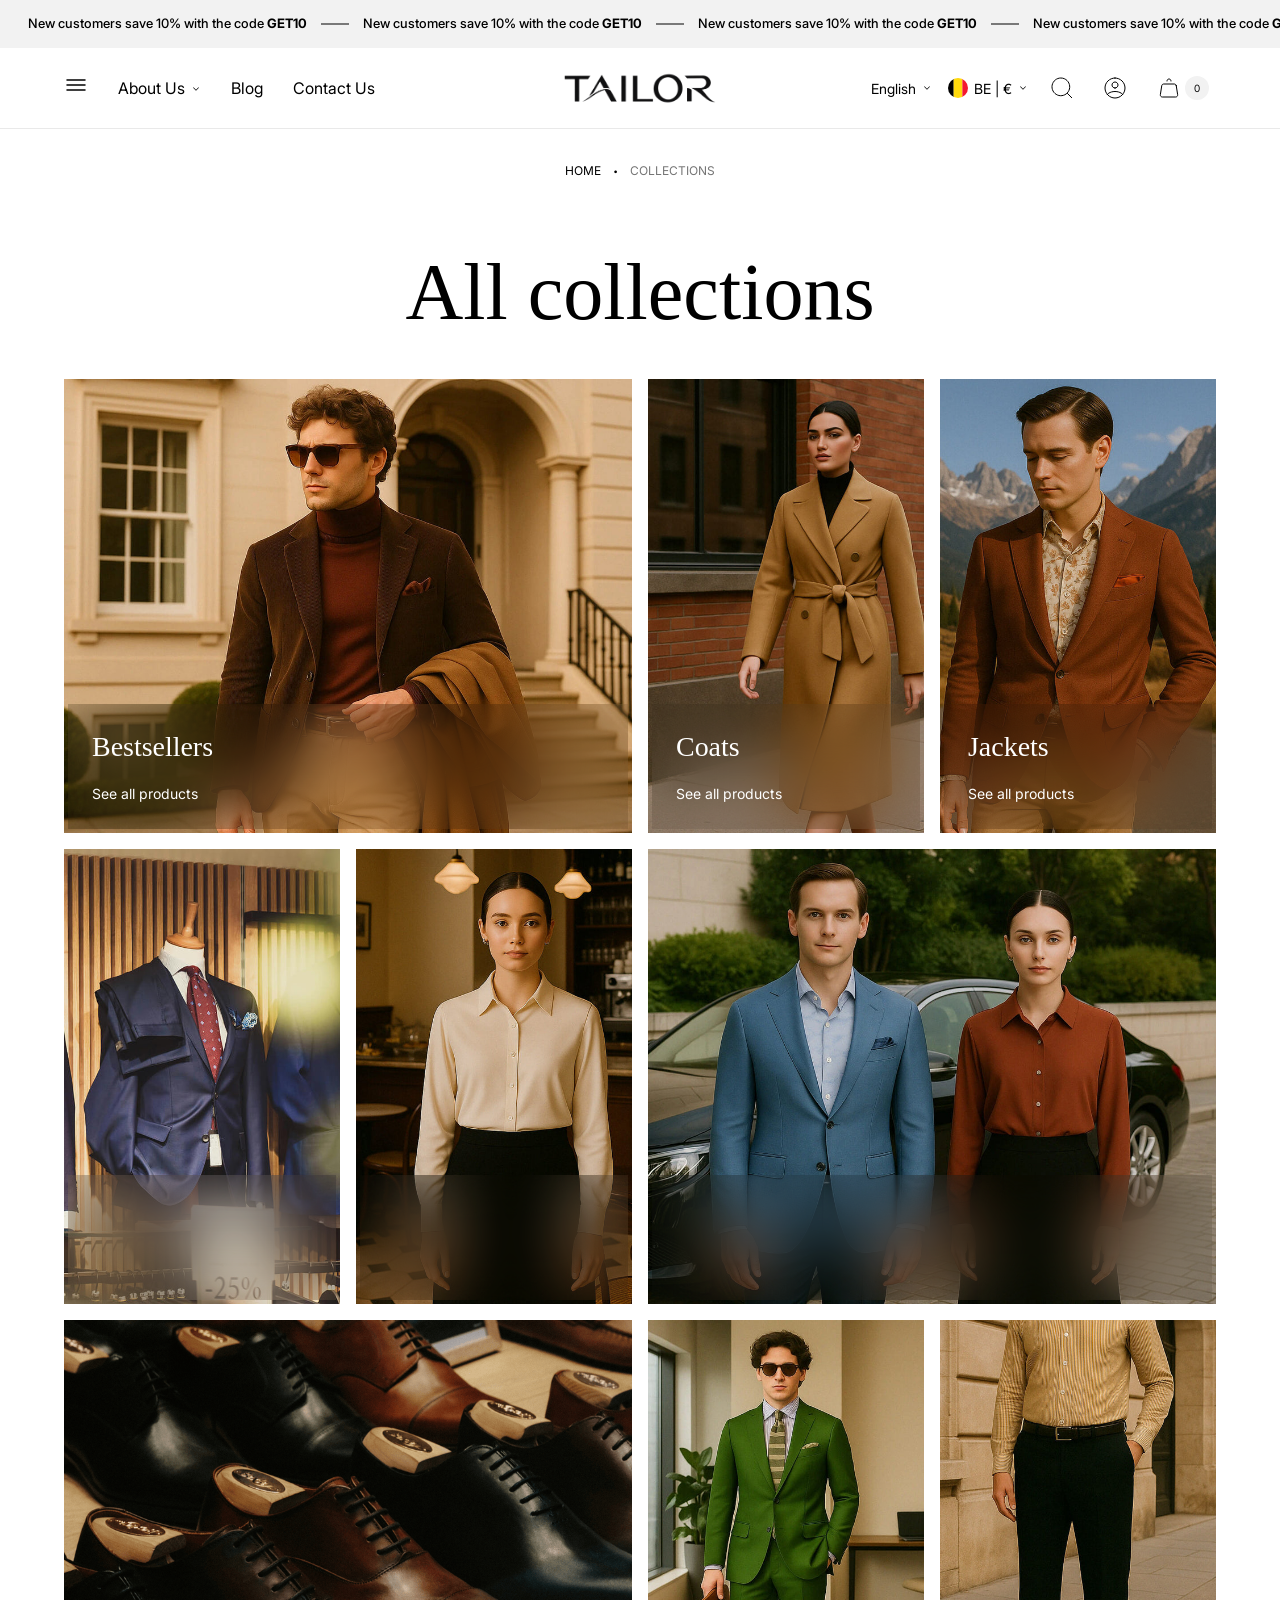
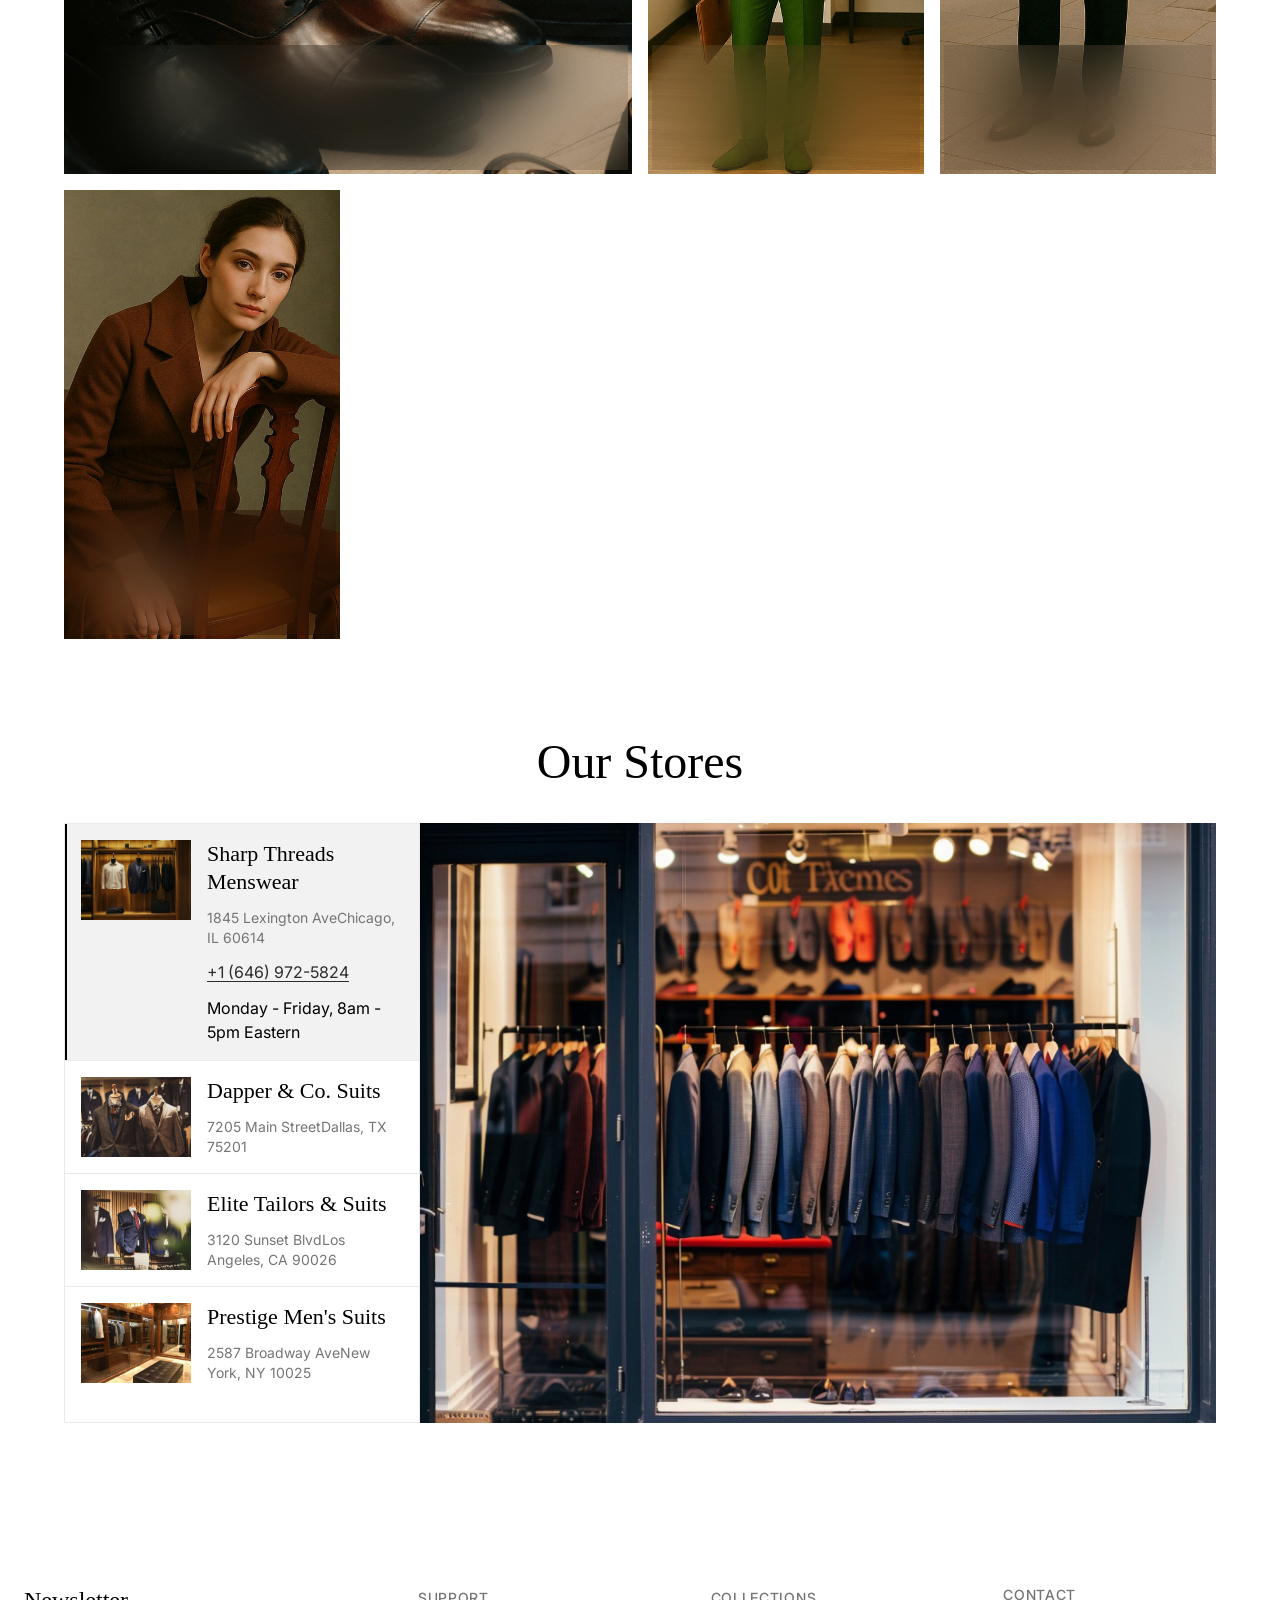
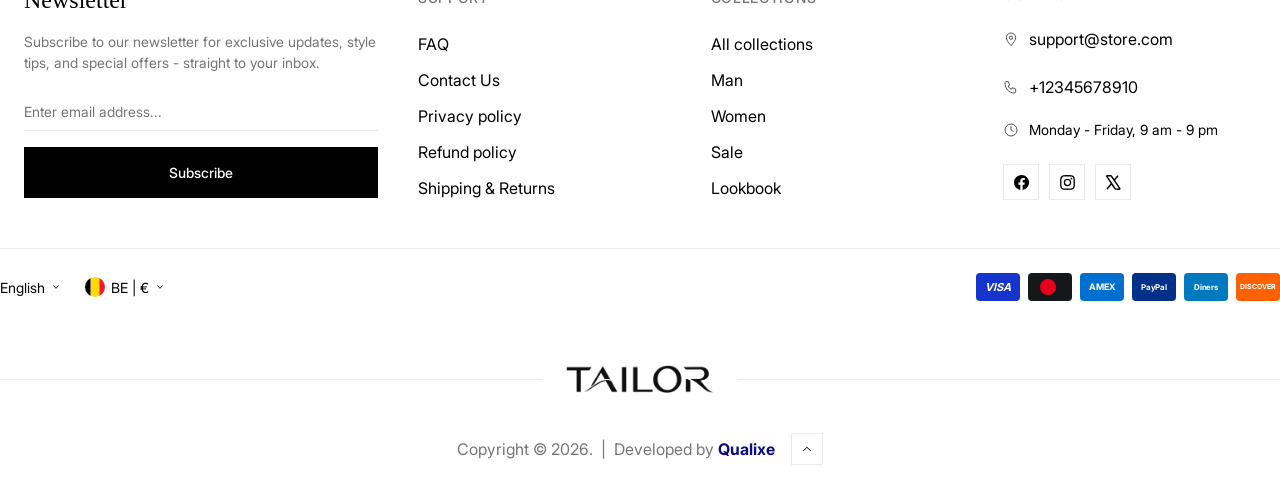
==== all-collections.html @ 184605d0 "our-story, promo-banner, featured collections, social-gallery section added, all-collections page ad" ====
<!DOCTYPE html>
<html lang="en">

<head>
	<meta charset="UTF-8">
	<meta name="viewport" content="width=device-width, initial-scale=1.0">
	<title>Tailor | All Collections</title>
	 <link rel="shortcut icon" href="./assets/images/logo/favicon_32x32.png" type="image/x-icon">
	<link rel="stylesheet" href="./assets/css/swiper-bundle.min.css">
	<link rel="stylesheet" href="./assets/css/style.css">
</head>

<body>

	<!-- announcement bar start -->
	<div class="announcement-bar" id="announcementBar">
		<div class="announcement-bar__track">
			<span class="announcement-bar__item">New customers save 10% with the code <strong>GET10</strong></span>
			<span class="announcement-bar__item">New customers save 10% with the code <strong>GET10</strong></span>
			<span class="announcement-bar__item">New customers save 10% with the code <strong>GET10</strong></span>
			<span class="announcement-bar__item">New customers save 10% with the code <strong>GET10</strong></span>
		</div>
	</div>
	<!-- announcement bar end -->

	<header class="header header--solid" id="siteHeader">
		<div class="header__container">
			<!-- mobile burger + search -->
			<div class="header__mobile-menu-wrapper only-mobile">
				<button class="header__icon-btn header__burger-btn js-header-drawer-toggler" id="menuToggle" type="button"
					aria-label="Open menu" aria-expanded="false">
					<svg class="icon icon-burger" viewBox="0 0 24 24" fill="none" xmlns="http://www.w3.org/2000/svg">
						<path d="M3 7H21" stroke="currentColor" stroke-width="1.5" stroke-linecap="round" />
						<path d="M3 12H21" stroke="currentColor" stroke-width="1.5" stroke-linecap="round" />
						<path d="M3 17H21" stroke="currentColor" stroke-width="1.5" stroke-linecap="round" />
					</svg>
				</button>
				<button class="header__icon-btn header__icon--search" id="searchToggleMobile" type="button" aria-label="Search">
					<svg class="icon icon-search" viewBox="0 0 22 22" fill="none" xmlns="http://www.w3.org/2000/svg">
						<path
							d="M16.1218 16.122L20.9998 21M9.8498 1C12.2938 1 14.5068 1.99 16.1078 3.592C17.5556 5.03977 18.4567 6.94476 18.6574 8.98239C18.8581 11.02 18.3461 13.0642 17.2086 14.7667C16.0711 16.4691 14.3785 17.7245 12.4192 18.3189C10.4599 18.9133 8.35508 18.8099 6.46343 18.0264C4.57178 17.2429 3.01032 15.8277 2.0451 14.022C1.07988 12.2163 0.770625 10.1318 1.17003 8.12364C1.56943 6.11548 2.65277 4.30794 4.23548 3.00899C5.81818 1.71003 7.80231 1.00005 9.8498 1Z"
							stroke="currentColor" />
					</svg>
					<svg class="icon icon-search-close" viewBox="0 0 20 20" fill="none" xmlns="http://www.w3.org/2000/svg">
						<path d="M4 4l12 12M16 4L4 16" stroke="currentColor" stroke-width="1.4" />
					</svg>
				</button>
			</div>

			<!-- desktop nav -->
			<nav class="header-menu only-desktop">
				<ul class="header-menu__list">
					<li class="header-menu__item-wrapper">
						<button class="header-menu__item header-menu__item--burger js-header-drawer-toggler" id="megaMenuToggle"
							type="button" aria-label="Open menu" aria-expanded="false">
							<svg class="icon icon-burger" viewBox="0 0 24 24" fill="none" xmlns="http://www.w3.org/2000/svg">
								<path d="M3 7H21" stroke="currentColor" stroke-width="1.5" stroke-linecap="round" />
								<path d="M3 12H21" stroke="currentColor" stroke-width="1.5" stroke-linecap="round" />
								<path d="M3 17H21" stroke="currentColor" stroke-width="1.5" stroke-linecap="round" />
							</svg>
						</button>
					</li>
					<li class="header-menu__item-wrapper">
						<details class="header-menu__details">
							<summary class="header-menu__item">
								<span data-text="About Us"><span>About Us</span></span>
								<svg class="chevron" viewBox="0 0 24 24" fill="none" xmlns="http://www.w3.org/2000/svg">
									<path d="M5 9.01266L6.0219 8L12 13.9747L17.9781 8L19 9.01266L12 16L5 9.01266Z" fill="currentColor" />
								</svg>
							</summary>
							<ul class="header-menu__dropdown">
								<li><a href="about.html"><span data-text="Our Story"><span>Our Story</span></span></a></li>
								<li><a href="#"><span data-text="Privacy policy"><span>Privacy policy</span></span></a></li>
								<li><a href="#"><span data-text="Refund policy"><span>Refund policy</span></span></a></li>
								<li><a href="policy.html"><span data-text="Shipping &amp; Returns"><span>Shipping &amp; Returns</span></span></a></li>
							</ul>
						</details>
					</li>
					<li class="header-menu__item-wrapper"><a class="header-menu__item" href="blogs.html"><span data-text="Blog"><span>Blog</span></span></a></li>
					<li class="header-menu__item-wrapper"><a class="header-menu__item" href="contact.html"><span data-text="Contact Us"><span>Contact Us</span></span></a></li>
				</ul>
			</nav>

			<a href="./index.html" class="header__logo">
				<img src="./assets/images/logo/tailor_logo.png" alt="Tailor" class="header__logo-img header__logo-img--dark">
				<img src="./assets/images/logo/tailor_logo_white.png" alt="Tailor"
					class="header__logo-img header__logo-img--light">
			</a>

			<div class="header__utils">
				<div class="header__localization only-desktop">
					<button type="button" class="header__lang-btn" id="langToggle">
						<span data-text="English"><span>English</span></span>
						<svg class="chevron" viewBox="0 0 24 24" fill="none" xmlns="http://www.w3.org/2000/svg">
							<path d="M5 9.01266L6.0219 8L12 13.9747L17.9781 8L19 9.01266L12 16L5 9.01266Z" fill="currentColor" />
						</svg>
					</button>
					<ul class="header__lang-list" id="langList">
						<li class="is-current" style="--i:0"><a href="#" lang="en"><span data-text="English"><span>English</span></span></a></li>
						<li style="--i:1"><a href="#" lang="fr"><span data-text="Français"><span>Français</span></span></a></li>
						<li style="--i:2"><a href="#" lang="nl"><span data-text="Nederlands"><span>Nederlands</span></span></a></li>
					</ul>
				</div>
				<div class="header__currency only-desktop">
					<button type="button" id="currencyToggle">
						<img src="./assets/images/logo/flag-be.svg" alt="" class="header__currency-flag">
						<span data-text="BE | €"><span>BE | €</span></span>
						<svg class="chevron" viewBox="0 0 24 24" fill="none" xmlns="http://www.w3.org/2000/svg">
							<path d="M5 9.01266L6.0219 8L12 13.9747L17.9781 8L19 9.01266L12 16L5 9.01266Z" fill="currentColor" />
						</svg>
					</button>
					<ul class="header__currency-list" id="currencyList">
						<li style="--i:0"><a href="#"><img src="./assets/images/logo/flag-au.svg" alt="" class="header__currency-item-flag"><span data-text="Australia | €"><span>Australia | €</span></span></a></li>
						<li style="--i:1"><a href="#"><img src="./assets/images/logo/flag-at.svg" alt="" class="header__currency-item-flag"><span data-text="Austria | €"><span>Austria | €</span></span></a></li>
						<li class="is-current" style="--i:2"><a href="#"><img src="./assets/images/logo/flag-be.svg" alt="" class="header__currency-item-flag"><span data-text="Belgium | €"><span>Belgium | €</span></span></a></li>
						<li style="--i:3"><a href="#"><img src="./assets/images/logo/flag-fr.svg" alt="" class="header__currency-item-flag"><span data-text="France | €"><span>France | €</span></span></a></li>
						<li style="--i:4"><a href="#"><img src="./assets/images/logo/flag-de.svg" alt="" class="header__currency-item-flag"><span data-text="Germany | €"><span>Germany | €</span></span></a></li>
						<li style="--i:5"><a href="#"><img src="./assets/images/logo/flag-ie.svg" alt="" class="header__currency-item-flag"><span data-text="Ireland | €"><span>Ireland | €</span></span></a></li>
						<li style="--i:6"><a href="#"><img src="./assets/images/logo/flag-it.svg" alt="" class="header__currency-item-flag"><span data-text="Italy | €"><span>Italy | €</span></span></a></li>
						<li style="--i:7"><a href="#"><img src="./assets/images/logo/flag-nl.svg" alt="" class="header__currency-item-flag"><span data-text="Netherlands | €"><span>Netherlands | €</span></span></a></li>
						<li style="--i:8"><a href="#"><img src="./assets/images/logo/flag-es.svg" alt="" class="header__currency-item-flag"><span data-text="Spain | €"><span>Spain | €</span></span></a></li>
						<li style="--i:9"><a href="#"><img src="./assets/images/logo/flag-se.svg" alt="" class="header__currency-item-flag"><span data-text="Sweden | €"><span>Sweden | €</span></span></a></li>
						<li style="--i:10"><a href="#"><img src="./assets/images/logo/flag-gb.svg" alt="" class="header__currency-item-flag"><span data-text="United Kingdom | £"><span>United Kingdom | £</span></span></a></li>
						<li style="--i:11"><a href="#"><img src="./assets/images/logo/flag-us.svg" alt="" class="header__currency-item-flag"><span data-text="United States | $"><span>United States | $</span></span></a></li>
					</ul>
				</div>
				<button class="header__icon-btn header__icon--search only-desktop" id="searchToggle" type="button"
					aria-label="Search">
					<svg class="icon icon-search" viewBox="0 0 22 22" fill="none" xmlns="http://www.w3.org/2000/svg">
						<path
							d="M16.1218 16.122L20.9998 21M9.8498 1C12.2938 1 14.5068 1.99 16.1078 3.592C17.5556 5.03977 18.4567 6.94476 18.6574 8.98239C18.8581 11.02 18.3461 13.0642 17.2086 14.7667C16.0711 16.4691 14.3785 17.7245 12.4192 18.3189C10.4599 18.9133 8.35508 18.8099 6.46343 18.0264C4.57178 17.2429 3.01032 15.8277 2.0451 14.022C1.07988 12.2163 0.770625 10.1318 1.17003 8.12364C1.56943 6.11548 2.65277 4.30794 4.23548 3.00899C5.81818 1.71003 7.80231 1.00005 9.8498 1Z"
							stroke="currentColor" />
					</svg>
					<svg class="icon icon-search-close" viewBox="0 0 20 20" fill="none" xmlns="http://www.w3.org/2000/svg">
						<path d="M4 4l12 12M16 4L4 16" stroke="currentColor" stroke-width="1.4" />
					</svg>
				</button>
				<button class="header__icon-btn header__icon--account only-desktop" aria-label="Account">
					<svg class="icon icon-user" viewBox="0 0 24 24" fill="none" xmlns="http://www.w3.org/2000/svg">
						<path
							d="M12 2C6.477 2 2 6.477 2 12C2 17.523 6.477 22 12 22C17.523 22 22 17.523 22 12C22 6.477 17.523 2 12 2Z"
							stroke="currentColor" stroke-linecap="round" stroke-linejoin="round" />
						<path
							d="M4.27344 18.346C4.27344 18.346 6.50244 15.5 12.0024 15.5C17.5024 15.5 19.7324 18.346 19.7324 18.346M12.0024 12C12.7981 12 13.5611 11.6839 14.1238 11.1213C14.6864 10.5587 15.0024 9.79565 15.0024 9C15.0024 8.20435 14.6864 7.44129 14.1238 6.87868C13.5611 6.31607 12.7981 6 12.0024 6C11.2068 6 10.4437 6.31607 9.88112 6.87868C9.31851 7.44129 9.00244 8.20435 9.00244 9C9.00244 9.79565 9.31851 10.5587 9.88112 11.1213C10.4437 11.6839 11.2068 12 12.0024 12Z"
							stroke="currentColor" stroke-linecap="round" stroke-linejoin="round" />
					</svg>
				</button>
				<button class="header__icon-btn header__icon--cart" id="cartToggle" aria-label="Cart">
					<svg class="icon icon-bag-minimal" viewBox="0 0 24 24" fill="none" xmlns="http://www.w3.org/2000/svg">
						<path
							d="M13.9984 5C13.9984 4.46957 13.7877 3.96086 13.4126 3.58579C13.0375 3.21071 12.5288 3 11.9984 3C11.4679 3 10.9592 3.21071 10.5842 3.58579C10.2091 3.96086 9.99836 4.46957 9.99836 5M19.2584 9.696L20.6434 18.696C20.6872 18.9808 20.6689 19.2718 20.5898 19.5489C20.5107 19.8261 20.3726 20.0828 20.1851 20.3016C19.9975 20.5204 19.7649 20.6961 19.5031 20.8167C19.2413 20.9372 18.9566 20.9997 18.6684 21H5.32836C5.04 21 4.75503 20.9377 4.49301 20.8173C4.23098 20.6969 3.99809 20.5212 3.81031 20.3024C3.62253 20.0836 3.48429 19.8267 3.40507 19.5494C3.32585 19.2721 3.30753 18.981 3.35136 18.696L4.73636 9.696C4.80901 9.22359 5.04844 8.79282 5.41129 8.4817C5.77413 8.17059 6.2364 7.9997 6.71436 8H17.2824C17.7602 7.99994 18.2222 8.17094 18.5848 8.48203C18.9475 8.79312 19.1857 9.22376 19.2584 9.696Z"
							stroke="currentColor" stroke-linecap="round" stroke-linejoin="round" />
					</svg>
					<span class="header__cart-count" id="cartCount">0</span>
				</button>
				<!-- mobile search close -->
				<button class="header__icon-btn header__icon--search-close-mobile" id="searchCloseMobile"
					type="button" aria-label="Close search">
					<svg viewBox="0 0 20 20" fill="none" xmlns="http://www.w3.org/2000/svg">
						<path d="M4 4l12 12M16 4L4 16" stroke="currentColor" stroke-width="1.4" />
					</svg>
				</button>
			</div>
		</div>

		<!-- predictive search overlay -->
		<div class="predictive-search" id="predictiveSearch">
			<form class="predictive-search__form" id="predictiveSearchForm">
				<div class="predictive-search__search">
					<div class="predictive-search__input-wrapper">
						<input type="text" id="searchInput" class="predictive-search__input"
							placeholder="What are you looking for?" autocomplete="off" autocapitalize="off" spellcheck="false">
						<button type="button" class="predictive-search__reset" id="searchReset" aria-label="Clear search">
							<svg viewBox="0 0 20 20" fill="none" xmlns="http://www.w3.org/2000/svg">
								<path d="M4 4l12 12M16 4L4 16" stroke="currentColor" stroke-width="1.4" />
							</svg>
						</button>
					</div>
					<button type="submit" class="predictive-search__submit" aria-label="Submit search">
						<svg class="icon icon-search" viewBox="0 0 22 22" fill="none" xmlns="http://www.w3.org/2000/svg">
							<path
								d="M16.1218 16.122L20.9998 21M9.8498 1C12.2938 1 14.5068 1.99 16.1078 3.592C17.5556 5.03977 18.4567 6.94476 18.6574 8.98239C18.8581 11.02 18.3461 13.0642 17.2086 14.7667C16.0711 16.4691 14.3785 17.7245 12.4192 18.3189C10.4599 18.9133 8.35508 18.8099 6.46343 18.0264C4.57178 17.2429 3.01032 15.8277 2.0451 14.022C1.07988 12.2163 0.770625 10.1318 1.17003 8.12364C1.56943 6.11548 2.65277 4.30794 4.23548 3.00899C5.81818 1.71003 7.80231 1.00005 9.8498 1Z"
								stroke="currentColor" />
						</svg>
						<span>Search</span>
					</button>
				</div>

				<div class="predictive-search__tabs-wrapper">
					<ul class="predictive-search__tabs">
						<li><button type="button" class="predictive-search__tabs-button" data-tab="product" disabled><span>Products</span></button></li>
						<li><button type="button" class="predictive-search__tabs-button" data-tab="article" disabled><span>Articles</span></button></li>
						<li><button type="button" class="predictive-search__tabs-button" data-tab="page" disabled><span>Pages</span></button></li>
					</ul>
				</div>

				<div class="predictive-search__trending">
					<div class="predictive-search__trending-heading">Trending Search Terms</div>
					<div class="predictive-search__trending-terms">
						<a href="#" class="predictive-search__trending-term">Jacket</a>
						<a href="#" class="predictive-search__trending-term">Suit</a>
						<a href="#" class="predictive-search__trending-term">Blazer</a>
						<a href="#" class="predictive-search__trending-term">Coats</a>
						<a href="#" class="predictive-search__trending-term">Trousers</a>
					</div>
				</div>

				<div class="predictive-search__promo" id="searchPromo">
					<div class="predictive-search__promo-heading">Recently viewed</div>
					<ul class="predictive-search__promo-list" id="searchPromoList"></ul>
				</div>

				<div class="predictive-search__result" id="searchResult" hidden>
					<div class="predictive-search__result-wrapper" data-tab-panel="product">
						<ul class="predictive-search__result-row" id="searchResultProducts"></ul>
					</div>
					<div class="predictive-search__result-wrapper" data-tab-panel="article" hidden>
						<p class="predictive-search__result-empty">No matching articles.</p>
					</div>
					<div class="predictive-search__result-wrapper" data-tab-panel="page" hidden>
						<ul class="predictive-search__result-row" id="searchResultPages"></ul>
					</div>
				</div>

				<div class="predictive-search__footer" id="searchFooter" hidden>
					<button type="submit" class="predictive-search__apply">See all results</button>
				</div>
			</form>
		</div>
	</header>

	<!-- drawer navigation -->
	<div class="nav-drawer" id="navDrawer">
		<div class="nav-drawer__panel nav-drawer__panel--main" id="navDrawerMain">
			<nav class="nav-drawer__body">
				<ul class="nav-drawer__list">
					<li class="only-mobile" style="--i:0">
						<button type="button" class="nav-drawer__parent-link" data-drawer-target="about-us">
							<span data-text="About Us"><span>About Us</span></span>
							<svg viewBox="0 0 284.49 498.98" xmlns="http://www.w3.org/2000/svg">
								<path fill="currentColor"
									d="M35 498.98a35 35 0 0 1-24.75-59.75l189.74-189.74L10.25 59.75a35.002 35.002 0 0 1 49.5-49.5l214.49 214.49a35 35 0 0 1 0 49.5L59.75 488.73A34.89 34.89 0 0 1 35 498.98Z" />
							</svg>
						</button>
					</li>
					<li class="only-mobile" style="--i:1"><a href="blogs.html"><span data-text="Blog"><span>Blog</span></span></a></li>
					<li class="only-mobile" style="--i:2"><a href="contact.html"><span data-text="Contact Us"><span>Contact Us</span></span></a></li>
					<li style="--i:3"><a href="collections.html"><span data-text="Sale"><span>Sale</span></span></a></li>
					<li style="--i:4">
						<button type="button" class="nav-drawer__parent-link" data-drawer-target="man">
							<span data-text="Man"><span>Man</span></span>
							<svg viewBox="0 0 284.49 498.98" xmlns="http://www.w3.org/2000/svg">
								<path fill="currentColor"
									d="M35 498.98a35 35 0 0 1-24.75-59.75l189.74-189.74L10.25 59.75a35.002 35.002 0 0 1 49.5-49.5l214.49 214.49a35 35 0 0 1 0 49.5L59.75 488.73A34.89 34.89 0 0 1 35 498.98Z" />
							</svg>
						</button>
					</li>
					<li style="--i:5">
						<button type="button" class="nav-drawer__parent-link" data-drawer-target="women">
							<span data-text="Women"><span>Women</span></span>
							<svg viewBox="0 0 284.49 498.98" xmlns="http://www.w3.org/2000/svg">
								<path fill="currentColor"
									d="M35 498.98a35 35 0 0 1-24.75-59.75l189.74-189.74L10.25 59.75a35.002 35.002 0 0 1 49.5-49.5l214.49 214.49a35 35 0 0 1 0 49.5L59.75 488.73A34.89 34.89 0 0 1 35 498.98Z" />
							</svg>
						</button>
					</li>
					<li style="--i:6"><a href="collections.html"><span data-text="Shoes"><span>Shoes</span></span></a></li>
					<li style="--i:7"><a href="collections.html"><span data-text="All collections"><span>All collections</span></span></a></li>
					<li style="--i:8"><a href="look-book.html"><span data-text="Lookbook"><span>Lookbook</span></span></a></li>
					<li style="--i:9"><a href="faq.html"><span data-text="FAQ"><span>FAQ</span></span></a></li>
				</ul>
				<ul class="nav-drawer__list nav-drawer__list--additional">
					<li style="--i:10"><a href="#"><span data-text="Orders"><span>Orders</span></span></a></li>
					<li style="--i:10"><a href="#"><span data-text="Profile"><span>Profile</span></span></a></li>
				</ul>
				<div class="nav-drawer__info" style="--i:11">
					<a href="tel:+12345678910">+1 234 567 8910</a>
					<span>Daily 9 am – 9 pm</span>
				</div>
				<div class="nav-drawer__social" style="--i:11">
					<a href="#" aria-label="Facebook"><svg viewBox="0 0 14222 14222">
							<path
								d="M14222 7112c0 3549.352-2600.418 6491.344-6000 7024.72V9168h1657l315-2056H8222V5778c0-562 275-1111 1159-1111h897V2917s-814-139-1592-139c-1624 0-2686 984-2686 2767v1567H4194v2056h1806v4968.72C2600.418 13603.344 0 10661.352 0 7112 0 3184.703 3183.703 1 7111 1s7111 3183.703 7111 7111Z" />
						</svg></a>
					<a href="https://www.instagram.com/pollheim.au/" target="_blank" rel="noopener" aria-label="Instagram">
						<svg viewBox="0 0 32 32">
							<path
								d="M16 3.094c4.206 0 4.7.019 6.363.094 1.538.069 2.369.325 2.925.544.738.287 1.262.625 1.813 1.175s.894 1.075 1.175 1.813c.212.556.475 1.387.544 2.925.075 1.662.094 2.156.094 6.363s-.019 4.7-.094 6.363c-.069 1.538-.325 2.369-.544 2.925-.288.738-.625 1.262-1.175 1.813s-1.075.894-1.813 1.175c-.556.212-1.387.475-2.925.544-1.663.075-2.156.094-6.363.094s-4.7-.019-6.363-.094c-1.537-.069-2.369-.325-2.925-.544-.737-.288-1.263-.625-1.813-1.175s-.894-1.075-1.175-1.813c-.212-.556-.475-1.387-.544-2.925-.075-1.663-.094-2.156-.094-6.363s.019-4.7.094-6.363c.069-1.537.325-2.369.544-2.925.287-.737.625-1.263 1.175-1.813s1.075-.894 1.813-1.175c.556-.212 1.388-.475 2.925-.544 1.662-.081 2.156-.094 6.363-.094zm0-2.838c-4.275 0-4.813.019-6.494.094-1.675.075-2.819.344-3.819.731-1.037.4-1.913.944-2.788 1.819S1.486 4.656 1.08 5.688c-.387 1-.656 2.144-.731 3.825-.075 1.675-.094 2.213-.094 6.488s.019 4.813.094 6.494c.075 1.675.344 2.819.731 3.825.4 1.038.944 1.913 1.819 2.788s1.756 1.413 2.788 1.819c1 .387 2.144.656 3.825.731s2.213.094 6.494.094 4.813-.019 6.494-.094c1.675-.075 2.819-.344 3.825-.731 1.038-.4 1.913-.944 2.788-1.819s1.413-1.756 1.819-2.788c.387-1 .656-2.144.731-3.825s.094-2.212.094-6.494-.019-4.813-.094-6.494c-.075-1.675-.344-2.819-.731-3.825-.4-1.038-.944-1.913-1.819-2.788s-1.756-1.413-2.788-1.819c-1-.387-2.144-.656-3.825-.731C20.812.275 20.275.256 16 .256z" />
							<path
								d="M16 7.912a8.088 8.088 0 0 0 0 16.175c4.463 0 8.087-3.625 8.087-8.088s-3.625-8.088-8.088-8.088zm0 13.338a5.25 5.25 0 1 1 0-10.5 5.25 5.25 0 1 1 0 10.5zM26.294 7.594a1.887 1.887 0 1 1-3.774.002 1.887 1.887 0 0 1 3.774-.003z" />
						</svg></a>
					<a href="https://x.com/POLLHEIM_au" target="_blank" rel="noopener" aria-label="X">
						<svg viewBox="0 0 20 20" xmlns="http://www.w3.org/2000/svg">
							<path fill="currentColor"
								d="M11.095 5.514c.1-.167.158-.3.249-.409A986.714 986.714 0 0 1 14.67 1.11c.43-.514.876-.614 1.35-.327.53.32.609.932.166 1.485-.477.598-.978 1.178-1.467 1.766-.772.927-1.538 1.862-2.322 2.78-.184.216-.21.358-.038.609 2.158 3.157 4.304 6.323 6.448 9.49.18.266.345.55.463.845.435 1.093-.138 2.07-1.319 2.157-1.61.118-3.226.142-4.829-.11-.95-.15-1.607-.758-2.13-1.513-1.15-1.66-2.28-3.334-3.42-5.002-.071-.105-.155-.203-.289-.377-.086.124-.14.214-.207.295a4455.405 4455.405 0 0 1-4.44 5.31 3.698 3.698 0 0 1-.387.42c-.351.308-.85.304-1.217.008-.353-.286-.466-.811-.194-1.194.352-.495.75-.96 1.139-1.43 1.328-1.6 2.66-3.2 4-4.79.184-.219.16-.371.011-.59a1936.237 1936.237 0 0 1-5.324-7.87c-.205-.304-.4-.63-.533-.97C-.27 1.092.28.095 1.357.045c1.514-.07 3.037-.046 4.553.008 1.13.04 1.915.732 2.532 1.62.791 1.14 1.57 2.287 2.354 3.43.066.096.136.19.297.414l.002-.003Zm-8.888-3.6c.098.168.16.293.237.407 3.38 4.967 6.762 9.933 10.14 14.903.331.487.757.792 1.357.804 1.004.017 2.008.028 3.011.037.065 0 .13-.039.24-.076-.113-.184-.205-.345-.309-.5-2.271-3.352-4.54-6.706-6.816-10.054-1.101-1.62-2.224-3.227-3.324-4.847-.337-.495-.8-.693-1.37-.702-.897-.011-1.793-.02-2.69-.024-.138 0-.276.029-.473.05l-.003.002Z" />
						</svg></a>
				</div>
				<div class="nav-drawer__localization only-mobile" style="--i:12">
					<div class="header__localization">
						<button type="button" class="header__lang-btn" id="langToggleMobile">
							<span data-text="English"><span>English</span></span>
							<svg class="chevron" viewBox="0 0 24 24" fill="none" xmlns="http://www.w3.org/2000/svg">
								<path d="M5 9.01266L6.0219 8L12 13.9747L17.9781 8L19 9.01266L12 16L5 9.01266Z" fill="currentColor" />
							</svg>
						</button>
						<ul class="header__lang-list" id="langListMobile">
							<li class="is-current" style="--i:0"><a href="#" lang="en"><span data-text="English"><span>English</span></span></a></li>
							<li style="--i:1"><a href="#" lang="fr"><span data-text="Français"><span>Français</span></span></a></li>
							<li style="--i:2"><a href="#" lang="nl"><span data-text="Nederlands"><span>Nederlands</span></span></a></li>
						</ul>
					</div>
					<div class="header__currency">
						<button type="button" id="currencyToggleMobile">
							<img src="./assets/images/logo/flag-be.svg" alt="" class="header__currency-flag">
							<span data-text="BE | €"><span>BE | €</span></span>
							<svg class="chevron" viewBox="0 0 24 24" fill="none" xmlns="http://www.w3.org/2000/svg">
								<path d="M5 9.01266L6.0219 8L12 13.9747L17.9781 8L19 9.01266L12 16L5 9.01266Z" fill="currentColor" />
							</svg>
						</button>
						<ul class="header__currency-list" id="currencyListMobile">
							<li style="--i:0"><a href="#"><img src="./assets/images/logo/flag-au.svg" alt="" class="header__currency-item-flag"><span data-text="Australia | €"><span>Australia | €</span></span></a></li>
							<li style="--i:1"><a href="#"><img src="./assets/images/logo/flag-at.svg" alt="" class="header__currency-item-flag"><span data-text="Austria | €"><span>Austria | €</span></span></a></li>
							<li class="is-current" style="--i:2"><a href="#"><img src="./assets/images/logo/flag-be.svg" alt="" class="header__currency-item-flag"><span data-text="Belgium | €"><span>Belgium | €</span></span></a></li>
							<li style="--i:3"><a href="#"><img src="./assets/images/logo/flag-fr.svg" alt="" class="header__currency-item-flag"><span data-text="France | €"><span>France | €</span></span></a></li>
							<li style="--i:4"><a href="#"><img src="./assets/images/logo/flag-de.svg" alt="" class="header__currency-item-flag"><span data-text="Germany | €"><span>Germany | €</span></span></a></li>
							<li style="--i:5"><a href="#"><img src="./assets/images/logo/flag-ie.svg" alt="" class="header__currency-item-flag"><span data-text="Ireland | €"><span>Ireland | €</span></span></a></li>
							<li style="--i:6"><a href="#"><img src="./assets/images/logo/flag-it.svg" alt="" class="header__currency-item-flag"><span data-text="Italy | €"><span>Italy | €</span></span></a></li>
							<li style="--i:7"><a href="#"><img src="./assets/images/logo/flag-nl.svg" alt="" class="header__currency-item-flag"><span data-text="Netherlands | €"><span>Netherlands | €</span></span></a></li>
							<li style="--i:8"><a href="#"><img src="./assets/images/logo/flag-es.svg" alt="" class="header__currency-item-flag"><span data-text="Spain | €"><span>Spain | €</span></span></a></li>
							<li style="--i:9"><a href="#"><img src="./assets/images/logo/flag-se.svg" alt="" class="header__currency-item-flag"><span data-text="Sweden | €"><span>Sweden | €</span></span></a></li>
							<li style="--i:10"><a href="#"><img src="./assets/images/logo/flag-gb.svg" alt="" class="header__currency-item-flag"><span data-text="United Kingdom | £"><span>United Kingdom | £</span></span></a></li>
							<li style="--i:11"><a href="#"><img src="./assets/images/logo/flag-us.svg" alt="" class="header__currency-item-flag"><span data-text="United States | $"><span>United States | $</span></span></a></li>
						</ul>
					</div>
				</div>
				<div class="nav-drawer__account only-mobile" style="--i:12">
					<button type="button" class="nav-drawer__login-btn">
						<svg viewBox="0 0 24 24" fill="none" xmlns="http://www.w3.org/2000/svg">
							<path d="M12 2C6.477 2 2 6.477 2 12C2 17.523 6.477 22 12 22C17.523 22 22 17.523 22 12C22 6.477 17.523 2 12 2Z" stroke="currentColor" stroke-linecap="round" stroke-linejoin="round" />
							<path d="M4.27344 18.346C4.27344 18.346 6.50244 15.5 12.0024 15.5C17.5024 15.5 19.7324 18.346 19.7324 18.346M12.0024 12C12.7981 12 13.5611 11.6839 14.1238 11.1213C14.6864 10.5587 15.0024 9.79565 15.0024 9C15.0024 8.20435 14.6864 7.44129 14.1238 6.87868C13.5611 6.31607 12.7981 6 12.0024 6C11.2068 6 10.4437 6.31607 9.88112 6.87868C9.31851 7.44129 9.00244 8.20435 9.00244 9C9.00244 9.79565 9.31851 10.5587 9.88112 11.1213C10.4437 11.6839 11.2068 12 12.0024 12Z" stroke="currentColor" stroke-linecap="round" stroke-linejoin="round" />
						</svg>
						<span>Login</span>
					</button>
					<div class="nav-drawer__signup">
						<span>New customer?</span>
						<a href="#">Create an account</a>
					</div>
				</div>
			</nav>
		</div>

		<div class="nav-drawer__panel nav-drawer__panel--nested" id="navDrawerNested">
			<button class="nav-drawer__back only-mobile" id="navDrawerBack">
				<svg viewBox="0 0 284.49 498.98" xmlns="http://www.w3.org/2000/svg">
					<path fill="currentColor"
						d="M249.49 0a35 35 0 0 1 24.75 59.75L84.49 249.49l189.75 189.74a35.002 35.002 0 1 1-49.5 49.5L10.25 274.24a35 35 0 0 1 0-49.5L224.74 10.25A34.89 34.89 0 0 1 249.49 0Z" />
				</svg>
				<span id="navDrawerNestedTitle">Man</span>
			</button>
			<nav class="nav-drawer__body nav-drawer__body--nested">

				<div class="nav-drawer__nested-content" data-drawer-panel="about-us" hidden>
					<div class="nav-drawer__nested-links">
						<a href="about.html"><span data-text="Our Story"><span>Our Story</span></span></a>
						<a href="#"><span data-text="Privacy policy"><span>Privacy policy</span></span></a>
						<a href="#"><span data-text="Refund policy"><span>Refund policy</span></span></a>
						<a href="policy.html"><span data-text="Shipping &amp; Returns"><span>Shipping &amp; Returns</span></span></a>
					</div>
				</div>

				<div class="nav-drawer__nested-content" data-drawer-panel="man">
					<div class="nav-drawer__nested-groups">
						<div class="nav-drawer__nested-group">
							<a href="collections.html" class="nav-drawer__nested-heading"><span data-text="Coats"><span>Coats</span></span><svg viewBox="0 0 284.49 498.98" xmlns="http://www.w3.org/2000/svg"><path fill="currentColor" d="M35 498.98a35 35 0 0 1-24.75-59.75l189.74-189.74L10.25 59.75a35.002 35.002 0 0 1 49.5-49.5l214.49 214.49a35 35 0 0 1 0 49.5L59.75 488.73A34.89 34.89 0 0 1 35 498.98Z" /></svg></a>
							<a href="products.html"><span data-text="Classic Striped Unisex Shirt"><span>Classic Striped Unisex Shirt</span></span></a>
							<a href="products.html"><span data-text="Black and White Pattern Suit"><span>Black and White Pattern Suit</span></span></a>
							<a href="products.html"><span data-text="Belted Jacket &amp; Trousers"><span>Belted Jacket &amp; Trousers</span></span></a>
							<a href="products.html"><span data-text="Black Double-Breasted Suit"><span>Black Double-Breasted Suit</span></span></a>
							<a href="products.html"><span data-text="Black Long Over Coat"><span>Black Long Over Coat</span></span></a>
							<a href="products.html"><span data-text="Black Single Button Suit"><span>Black Single Button Suit</span></span></a>
							<a href="products.html"><span data-text="Black Trousers with Side Adjusters"><span>Black Trousers with Side Adjusters</span></span></a>
						</div>
						<div class="nav-drawer__nested-group">
							<a href="collections.html" class="nav-drawer__nested-heading"><span data-text="Jackets"><span>Jackets</span></span><svg viewBox="0 0 284.49 498.98" xmlns="http://www.w3.org/2000/svg"><path fill="currentColor" d="M35 498.98a35 35 0 0 1-24.75-59.75l189.74-189.74L10.25 59.75a35.002 35.002 0 0 1 49.5-49.5l214.49 214.49a35 35 0 0 1 0 49.5L59.75 488.73A34.89 34.89 0 0 1 35 498.98Z" /></svg></a>
							<a href="products.html"><span data-text="Black, Red &amp; White Plaid Over Coat"><span>Black, Red &amp; White Plaid Over Coat</span></span></a>
							<a href="products.html"><span data-text="Brown Pinstripe Suit with Long Extension Adjusters"><span>Brown Pinstripe Suit with Long Extension Adjusters</span></span></a>
							<a href="products.html"><span data-text="Brown Tweed Blazer"><span>Brown Tweed Blazer</span></span></a>
							<a href="products.html"><span data-text="Camel Beige Over Coat"><span>Camel Beige Over Coat</span></span></a>
							<a href="products.html"><span data-text="Camel Jacket &amp; Grey Pants"><span>Camel Jacket &amp; Grey Pants</span></span></a>
							<a href="products.html"><span data-text="Camel Jacket &amp; Tailored Trousers"><span>Camel Jacket &amp; Tailored Trousers</span></span></a>
							<a href="products.html"><span data-text="Casual Blazer &amp; Casual Draw Pant"><span>Casual Blazer &amp; Casual Draw Pant</span></span></a>
						</div>
						<div class="nav-drawer__nested-group">
							<a href="collections.html" class="nav-drawer__nested-heading"><span data-text="Jackets and Trousers"><span>Jackets and Trousers</span></span><svg viewBox="0 0 284.49 498.98" xmlns="http://www.w3.org/2000/svg"><path fill="currentColor" d="M35 498.98a35 35 0 0 1-24.75-59.75l189.74-189.74L10.25 59.75a35.002 35.002 0 0 1 49.5-49.5l214.49 214.49a35 35 0 0 1 0 49.5L59.75 488.73A34.89 34.89 0 0 1 35 498.98Z" /></svg></a>
							<a href="products.html"><span data-text="Casual Blazer &amp; Trousers"><span>Casual Blazer &amp; Trousers</span></span></a>
							<a href="products.html"><span data-text="Checked Field Jacket &amp; Corduroy Trousers"><span>Checked Field Jacket &amp; Corduroy Trousers</span></span></a>
							<a href="products.html"><span data-text="Checked Field Jacket &amp; Trousers"><span>Checked Field Jacket &amp; Trousers</span></span></a>
							<a href="products.html"><span data-text="Checked Sports Coat &amp; Tailored Chinos"><span>Checked Sports Coat &amp; Tailored Chinos</span></span></a>
							<a href="products.html"><span data-text="Checked Wool Jacket &amp; Olive Trousers"><span>Checked Wool Jacket &amp; Olive Trousers</span></span></a>
							<a href="products.html"><span data-text="Classic Blazer &amp; Trousers"><span>Classic Blazer &amp; Trousers</span></span></a>
						</div>
						<div class="nav-drawer__nested-group">
							<a href="collections.html" class="nav-drawer__nested-heading"><span data-text="Suits"><span>Suits</span></span><svg viewBox="0 0 284.49 498.98" xmlns="http://www.w3.org/2000/svg"><path fill="currentColor" d="M35 498.98a35 35 0 0 1-24.75-59.75l189.74-189.74L10.25 59.75a35.002 35.002 0 0 1 49.5-49.5l214.49 214.49a35 35 0 0 1 0 49.5L59.75 488.73A34.89 34.89 0 0 1 35 498.98Z" /></svg></a>
							<a href="products.html"><span data-text="Classic Double-Breasted Soft Beige Suit"><span>Classic Double-Breasted Soft Beige Suit</span></span></a>
							<a href="products.html"><span data-text="Classic Striped Unisex Shirt"><span>Classic Striped Unisex Shirt</span></span></a>
							<a href="products.html"><span data-text="Classic Tailored Suit Jacket &amp; Trousers"><span>Classic Tailored Suit Jacket &amp; Trousers</span></span></a>
							<a href="products.html"><span data-text="Classic Two-Button Suit"><span>Classic Two-Button Suit</span></span></a>
							<a href="products.html"><span data-text="Coastal Breeze Blazer"><span>Coastal Breeze Blazer</span></span></a>
							<a href="products.html"><span data-text="Coloured Safari Back Suit"><span>Coloured Safari Back Suit</span></span></a>
						</div>
						<div class="nav-drawer__nested-group">
							<a href="collections.html" class="nav-drawer__nested-heading"><span data-text="Bestsellers"><span>Bestsellers</span></span><svg viewBox="0 0 284.49 498.98" xmlns="http://www.w3.org/2000/svg"><path fill="currentColor" d="M35 498.98a35 35 0 0 1-24.75-59.75l189.74-189.74L10.25 59.75a35.002 35.002 0 0 1 49.5-49.5l214.49 214.49a35 35 0 0 1 0 49.5L59.75 488.73A34.89 34.89 0 0 1 35 498.98Z" /></svg></a>
							<a href="products.html"><span data-text="Grey &amp; White Pinstripe Suit"><span>Grey &amp; White Pinstripe Suit</span></span></a>
							<a href="products.html"><span data-text="Grey Houndstooth Blazer &amp; Black Trousers"><span>Grey Houndstooth Blazer &amp; Black Trousers</span></span></a>
							<a href="products.html"><span data-text="Grey Jacket &amp; Trousers"><span>Grey Jacket &amp; Trousers</span></span></a>
							<a href="products.html"><span data-text="Grey Modern Elegance Blazer"><span>Grey Modern Elegance Blazer</span></span></a>
							<a href="products.html"><span data-text="Grey Plaid Suit"><span>Grey Plaid Suit</span></span></a>
							<a href="products.html"><span data-text="Jacket &amp; Matching Trousers"><span>Jacket &amp; Matching Trousers</span></span></a>
						</div>
						<div class="nav-drawer__nested-group">
							<a href="collections.html" class="nav-drawer__nested-heading"><span data-text="New"><span>New</span></span><svg viewBox="0 0 284.49 498.98" xmlns="http://www.w3.org/2000/svg"><path fill="currentColor" d="M35 498.98a35 35 0 0 1-24.75-59.75l189.74-189.74L10.25 59.75a35.002 35.002 0 0 1 49.5-49.5l214.49 214.49a35 35 0 0 1 0 49.5L59.75 488.73A34.89 34.89 0 0 1 35 498.98Z" /></svg></a>
							<a href="products.html"><span data-text="Light Beige Suit"><span>Light Beige Suit</span></span></a>
							<a href="products.html"><span data-text="Light Grey &amp; Red Checked Jacket"><span>Light Grey &amp; Red Checked Jacket</span></span></a>
							<a href="products.html"><span data-text="Light Sage Green Jacket &amp; Dark Brown Trousers"><span>Light Sage Green Jacket &amp; Dark Brown Trousers</span></span></a>
							<a href="products.html"><span data-text="Light Suit"><span>Light Suit</span></span></a>
							<a href="products.html"><span data-text="Light Tan Long Over Coat"><span>Light Tan Long Over Coat</span></span></a>
							<a href="products.html"><span data-text="Luxe Summer Blazer"><span>Luxe Summer Blazer</span></span></a>
						</div>
					</div>
					<div class="nav-drawer__nested-media">
						<div class="nav-drawer__nested-media-track">
							<a href="collections.html" class="nav-drawer__nested-media-item">
								<img src="./assets/images/pollheim/Rectangle_4970_1.jpg" alt="">
							</a>
							<a href="collections.html" class="nav-drawer__nested-media-item">
								<img src="./assets/images/pollheim/Rectangle_4971_1.jpg" alt="">
							</a>
							<a href="collections.html" class="nav-drawer__nested-media-item" aria-hidden="true" tabindex="-1">
								<img src="./assets/images/pollheim/Rectangle_4970_1.jpg" alt="">
							</a>
							<a href="collections.html" class="nav-drawer__nested-media-item" aria-hidden="true" tabindex="-1">
								<img src="./assets/images/pollheim/Rectangle_4971_1.jpg" alt="">
							</a>
						</div>
					</div>
				</div>

				<div class="nav-drawer__nested-content" data-drawer-panel="women" hidden>
					<div class="nav-drawer__nested-groups">
						<div class="nav-drawer__nested-group">
							<a href="collections.html" class="nav-drawer__nested-heading"><span data-text="Women"><span>Women</span></span><svg viewBox="0 0 284.49 498.98" xmlns="http://www.w3.org/2000/svg"><path fill="currentColor" d="M35 498.98a35 35 0 0 1-24.75-59.75l189.74-189.74L10.25 59.75a35.002 35.002 0 0 1 49.5-49.5l214.49 214.49a35 35 0 0 1 0 49.5L59.75 488.73A34.89 34.89 0 0 1 35 498.98Z" /></svg></a>
							<a href="products.html"><span data-text="Corduroy Double-Breasted Suit"><span>Corduroy Double-Breasted Suit</span></span></a>
							<a href="products.html"><span data-text="Corduroy Jacket &amp; Tailored Trousers"><span>Corduroy Jacket &amp; Tailored Trousers</span></span></a>
							<a href="products.html"><span data-text="Dark Grey Checked Jacket &amp; Beige Trousers"><span>Dark Grey Checked Jacket &amp; Beige Trousers</span></span></a>
							<a href="products.html"><span data-text="Dark Grey Long Over Coat"><span>Dark Grey Long Over Coat</span></span></a>
							<a href="products.html"><span data-text="Deep Blue Check Suit"><span>Deep Blue Check Suit</span></span></a>
							<a href="products.html"><span data-text="Deep Green Suit"><span>Deep Green Suit</span></span></a>
						</div>
						<div class="nav-drawer__nested-group">
							<a href="collections.html" class="nav-drawer__nested-heading"><span data-text="Coats"><span>Coats</span></span><svg viewBox="0 0 284.49 498.98" xmlns="http://www.w3.org/2000/svg"><path fill="currentColor" d="M35 498.98a35 35 0 0 1-24.75-59.75l189.74-189.74L10.25 59.75a35.002 35.002 0 0 1 49.5-49.5l214.49 214.49a35 35 0 0 1 0 49.5L59.75 488.73A34.89 34.89 0 0 1 35 498.98Z" /></svg></a>
							<a href="products.html"><span data-text="Double-Breasted Blazer &amp; Trousers"><span>Double-Breasted Blazer &amp; Trousers</span></span></a>
							<a href="products.html"><span data-text="Double-Breasted Grey Pinstripe Suit"><span>Double-Breasted Grey Pinstripe Suit</span></span></a>
							<a href="products.html"><span data-text="Double-Breasted Grey Suit"><span>Double-Breasted Grey Suit</span></span></a>
							<a href="products.html"><span data-text="Double-Breasted Jacket &amp; Trousers"><span>Double-Breasted Jacket &amp; Trousers</span></span></a>
							<a href="products.html"><span data-text="Double-Breasted Suit"><span>Double-Breasted Suit</span></span></a>
							<a href="products.html"><span data-text="Double-Breasted Wool Suit"><span>Double-Breasted Wool Suit</span></span></a>
						</div>
						<div class="nav-drawer__nested-group">
							<a href="collections.html" class="nav-drawer__nested-heading"><span data-text="Jackets"><span>Jackets</span></span><svg viewBox="0 0 284.49 498.98" xmlns="http://www.w3.org/2000/svg"><path fill="currentColor" d="M35 498.98a35 35 0 0 1-24.75-59.75l189.74-189.74L10.25 59.75a35.002 35.002 0 0 1 49.5-49.5l214.49 214.49a35 35 0 0 1 0 49.5L59.75 488.73A34.89 34.89 0 0 1 35 498.98Z" /></svg></a>
							<a href="products.html"><span data-text="Duo Tone Jacket &amp; Trousers"><span>Duo Tone Jacket &amp; Trousers</span></span></a>
							<a href="products.html"><span data-text="Earthy Brown Jacket &amp; Cargo-Style Trousers"><span>Earthy Brown Jacket &amp; Cargo-Style Trousers</span></span></a>
							<a href="products.html"><span data-text="Elegant Check Blazer"><span>Elegant Check Blazer</span></span></a>
							<a href="products.html"><span data-text="Field Jacket &amp; Tailored Trousers"><span>Field Jacket &amp; Tailored Trousers</span></span></a>
							<a href="products.html"><span data-text="Green Checked Jacket &amp; Beige Trousers"><span>Green Checked Jacket &amp; Beige Trousers</span></span></a>
							<a href="products.html"><span data-text="Green Double-Breasted Blazer"><span>Green Double-Breasted Blazer</span></span></a>
						</div>
					</div>
					<div class="nav-drawer__nested-media">
						<div class="nav-drawer__nested-media-track">
							<a href="collections.html" class="nav-drawer__nested-media-item">
								<img src="./assets/images/pollheim/ChatGPT_Image_15_._2025_._14_18_23_1_1.jpg" alt="">
							</a>
							<a href="collections.html" class="nav-drawer__nested-media-item">
								<img src="./assets/images/pollheim/Rectangle_4970_1.jpg" alt="">
							</a>
							<a href="collections.html" class="nav-drawer__nested-media-item">
								<img src="./assets/images/pollheim/Rectangle_4971_1.jpg" alt="">
							</a>
							<a href="collections.html" class="nav-drawer__nested-media-item" aria-hidden="true" tabindex="-1">
								<img src="./assets/images/pollheim/ChatGPT_Image_15_._2025_._14_18_23_1_1.jpg" alt="">
							</a>
							<a href="collections.html" class="nav-drawer__nested-media-item" aria-hidden="true" tabindex="-1">
								<img src="./assets/images/pollheim/Rectangle_4970_1.jpg" alt="">
							</a>
							<a href="collections.html" class="nav-drawer__nested-media-item" aria-hidden="true" tabindex="-1">
								<img src="./assets/images/pollheim/Rectangle_4971_1.jpg" alt="">
							</a>
						</div>
					</div>
				</div>

			</nav>
		</div>
	</div>
	<!-- cart drawer -->
	<div class="cart-drawer" id="cartDrawer">
		<div class="cart-drawer__header">
			<h2 class="cart-drawer__title-empty" id="cartTitleEmpty">Your cart (0)</h2>
			<div class="cart-drawer__tabs" id="cartTabs" hidden>
				<button type="button" class="cart-drawer__tab is-active" id="cartTabMain" data-tab="cart">Your cart (<span id="cartTabCount">0</span>)</button>
				<button type="button" class="cart-drawer__tab" id="cartTabUpsell" data-tab="upsell">Upsell products</button>
			</div>
			<button class="cart-drawer__close" id="cartClose" aria-label="Close cart">
				<svg viewBox="0 0 20 20" fill="none" xmlns="http://www.w3.org/2000/svg">
					<path d="M4 4l12 12M16 4L4 16" stroke="currentColor" stroke-width="1.4" />
				</svg>
			</button>
		</div>

		<div class="cart-drawer__body">
			<div class="cart-drawer__empty" id="cartEmpty">
				<p class="cart-drawer__empty-heading">Your cart is empty</p>
				<p class="cart-drawer__empty-text">Tax included and shipping calculated at checkout</p>
			</div>

			<div class="cart-drawer__panel" id="cartPanelMain">
				<div class="cart-drawer__items" id="cartItems"></div>

				<div class="cart-drawer__shipping" id="cartShipping" hidden>
					<p class="cart-drawer__shipping-label" id="cartShippingLabel"></p>
					<div class="cart-drawer__shipping-bar">
						<div class="cart-drawer__shipping-bar-fill" id="cartShippingFill"></div>
					</div>
				</div>
			</div>

			<div class="cart-drawer__panel" id="cartPanelUpsell" hidden>
				<ul class="cart-drawer__upsell-list" id="cartUpsellList"></ul>
			</div>
		</div>

		<div class="cart-drawer__footer" id="cartFooter" hidden>
			<div class="cart-drawer__accordion-group">
					<details class="cart-drawer__accordion">
						<summary class="cart-drawer__accordion-heading">
							<span class="cart-drawer__accordion-icon">
								<svg class="icon-plus" viewBox="0 0 24 24" fill="none" xmlns="http://www.w3.org/2000/svg">
									<path d="M6 12H18" stroke="currentColor" stroke-linecap="round" />
									<path d="M12 18V6" stroke="currentColor" stroke-linecap="round" />
								</svg>
								<svg class="icon-minus" viewBox="0 0 24 24" fill="none" xmlns="http://www.w3.org/2000/svg">
									<path d="M6 12H18" stroke="currentColor" stroke-linecap="round" />
								</svg>
							</span>
							<span>Discount</span>
						</summary>
						<div class="cart-drawer__accordion-content">
							<div class="cart-drawer__accordion-inner">
								<form class="cart-drawer__discount-form" id="cartDiscountForm">
									<input type="text" placeholder="Discount code" aria-label="Discount code" id="cartDiscountInput">
									<button type="button" class="cart-drawer__discount-apply" id="cartDiscountApply">Apply</button>
								</form>
							</div>
						</div>
					</details>
					<details class="cart-drawer__accordion">
						<summary class="cart-drawer__accordion-heading">
							<span class="cart-drawer__accordion-icon">
								<svg class="icon-plus" viewBox="0 0 24 24" fill="none" xmlns="http://www.w3.org/2000/svg">
									<path d="M6 12H18" stroke="currentColor" stroke-linecap="round" />
									<path d="M12 18V6" stroke="currentColor" stroke-linecap="round" />
								</svg>
								<svg class="icon-minus" viewBox="0 0 24 24" fill="none" xmlns="http://www.w3.org/2000/svg">
									<path d="M6 12H18" stroke="currentColor" stroke-linecap="round" />
								</svg>
							</span>
							<span>Add a note to your order</span>
						</summary>
						<div class="cart-drawer__accordion-content">
							<div class="cart-drawer__accordion-inner">
								<textarea placeholder="Add a note to your order" aria-label="Add a note to your order" id="cartNoteInput"></textarea>
							</div>
						</div>
					</details>
				</div>

			<div class="cart-drawer__benefit">
				<svg viewBox="0 0 24 24" fill="none" xmlns="http://www.w3.org/2000/svg">
					<rect x="2" y="5" width="20" height="14" rx="2" stroke="currentColor" />
					<path d="M2 10H22" stroke="currentColor" />
				</svg>
				<span>BECOME CLUB MEMBER AND GET SPECIAL OFFERS</span>
			</div>

			<div class="cart-drawer__row">
				<span>Subtotal:</span>
				<span id="cartSubtotal">€0,00</span>
			</div>
			<p class="cart-drawer__shipping-note">Tax included and shipping calculated at checkout</p>
			<div class="cart-drawer__ctas">
				<a href="#" class="cart-drawer__cta cart-drawer__cta--view">View cart</a>
				<button type="button" class="cart-drawer__cta cart-drawer__cta--checkout" id="cartCheckout">Checkout</button>
			</div>
		</div>
	</div>
	<!-- drawer overlay backdrop -->
	<div class="nav-overlay" id="navOverlay"></div>

		<!-- quick view modal start -->
	<div class="product-modal" id="quickViewModal">
		<div class="product-modal__inner">
			<div class="product-modal__scroll">
				<!-- mobile sticky close bar -->
				<div class="product-modal__header">
					<button class="product-modal__close" id="quickViewClose" aria-label="Close">
						<svg viewBox="0 0 20 20" fill="none" xmlns="http://www.w3.org/2000/svg">
							<path d="M4 4l12 12M16 4L4 16" stroke="currentColor" stroke-width="1.4" />
						</svg>
					</button>
				</div>
				<div class="product-modal__gallery swiper" id="quickViewMainSwiper">
					<div class="swiper-wrapper" id="quickViewGalleryWrapper"></div>
					<div class="swiper-pagination product-modal__gallery-pagination" id="quickViewGalleryPagination"></div>
				</div>
				<div class="product-modal__info">
					<h2 class="product-modal__title" id="quickViewTitle"></h2>

					<div class="product-modal__option" id="quickViewGarmentGroup" hidden>
						<span class="product-modal__option-label">Garment:</span>
						<div class="product-modal__option-buttons" id="quickViewGarmentOptions"></div>
					</div>

					<div class="product-modal__option">
						<span class="product-modal__option-label">Color: <strong id="quickViewColorLabel"></strong></span>
						<div class="product-modal__swatches" id="quickViewSwatches"></div>
					</div>

					<div class="product-modal__option">
						<span class="product-modal__option-label" id="quickViewSizeLabel">Size:</span>
						<div class="product-modal__size-options" id="quickViewSizeOptions"></div>
					</div>

					<div class="product-modal__stock-badge" id="quickViewStock">
						<svg class="icon" viewBox="0 0 24 24" fill="none" xmlns="http://www.w3.org/2000/svg">
							<path d="M20 6L9 17L4 12" stroke="currentColor" stroke-width="1.5" stroke-linecap="round"
								stroke-linejoin="round" />
						</svg>
						<span id="quickViewStockText"></span>
					</div>

					<div class="product-modal__price" id="quickViewPrice"></div>

					<div class="product-modal__option">
						<span class="product-modal__option-label">Quantity: <span id="quickViewInCart" hidden></span></span>
						<div class="product-modal__qty">
							<button type="button" class="product-modal__qty-btn" data-qty="decrease" aria-label="Decrease quantity" id="quickViewQtyDecrease">
								<svg class="icon" viewBox="0 0 24 24" fill="none" xmlns="http://www.w3.org/2000/svg">
									<path d="M6 12H18" stroke="currentColor" stroke-linecap="round" stroke-linejoin="round" />
								</svg>
							</button>
							<input type="number" value="1" min="1" id="quickViewQty">
							<button type="button" class="product-modal__qty-btn" data-qty="increase" aria-label="Increase quantity">
								<svg class="icon" viewBox="0 0 24 24" fill="none" xmlns="http://www.w3.org/2000/svg">
									<path d="M6 12H18" stroke="currentColor" stroke-linecap="round" stroke-linejoin="round" />
									<path d="M12 18V6" stroke="currentColor" stroke-linecap="round" stroke-linejoin="round" />
								</svg>
							</button>
						</div>
					</div>

					<button type="button" class="btn product-modal__add-to-cart" id="quickViewAddToCart">Add to cart</button>
					<button type="button" class="btn btn--outline product-modal__buy-now" id="quickViewBuyNow">Buy it now</button>
					<a href="products.html" class="product-modal__visit-link">Visit product page</a>
				</div>
			</div>
		</div>
	</div>
	<div class="nav-overlay" id="quickViewOverlay"></div>
	<!-- quick view modal end -->

	<!-- size chart modal start -->
	<div class="size-chart-modal" id="sizeChartModal">
		<div class="size-chart-modal__inner">
			<button class="size-chart-modal__close" id="sizeChartClose" aria-label="Close">
				<svg viewBox="0 0 20 20" fill="none" xmlns="http://www.w3.org/2000/svg">
					<path d="M4 4l12 12M16 4L4 16" stroke="currentColor" stroke-width="1.4" />
				</svg>
			</button>
			<h3 class="size-chart-modal__title">Size Chart</h3>
			<table class="size-chart-modal__table">
				<thead>
					<tr>
						<th colspan="2">United States</th>
						<th>UK</th>
						<th>Europe</th>
					</tr>
				</thead>
				<tbody>
					<tr>
						<td>0</td>
						<td>Extra Small</td>
						<td>4</td>
						<td>32</td>
					</tr>
					<tr>
						<td>4</td>
						<td>Small</td>
						<td>6</td>
						<td>34</td>
					</tr>
					<tr>
						<td>6</td>
						<td>Small</td>
						<td>8</td>
						<td>36</td>
					</tr>
					<tr>
						<td>8</td>
						<td>Medium</td>
						<td>10</td>
						<td>38</td>
					</tr>
					<tr>
						<td>10</td>
						<td>Large</td>
						<td>12</td>
						<td>40</td>
					</tr>
				</tbody>
			</table>
		</div>
	</div>
	<!-- size chart modal end -->

	<!-- image zoom modal start -->
	<div class="image-zoom-modal" id="imageZoomModal">
		<div class="image-zoom-modal__swiper swiper" id="imageZoomSwiper">
			<div class="swiper-wrapper" id="imageZoomWrapper"></div>
		</div>
		<div class="image-zoom-modal__nav">
			<button class="image-zoom-modal__btn image-zoom-modal__btn--arrow" id="imageZoomPrev" aria-label="Previous">
				<svg viewBox="0 0 284.49 498.98" xmlns="http://www.w3.org/2000/svg">
					<path fill="currentColor"
						d="M249.49 0a35 35 0 0 1 24.75 59.75L84.49 249.49l189.75 189.74a35.002 35.002 0 1 1-49.5 49.5L10.25 274.24a35 35 0 0 1 0-49.5L224.74 10.25A34.89 34.89 0 0 1 249.49 0Z" />
				</svg>
			</button>
			<button class="image-zoom-modal__btn image-zoom-modal__btn--close" id="imageZoomClose" aria-label="Close">
				<svg viewBox="0 0 20 20" fill="none" xmlns="http://www.w3.org/2000/svg">
					<path d="M4 4l12 12M16 4L4 16" stroke="currentColor" stroke-width="1.4" />
				</svg>
			</button>
			<button class="image-zoom-modal__btn image-zoom-modal__btn--arrow" id="imageZoomNext" aria-label="Next">
				<svg viewBox="0 0 284.49 498.98" xmlns="http://www.w3.org/2000/svg">
					<path fill="currentColor"
						d="M35 498.98a35 35 0 0 1-24.75-59.75l189.74-189.74L10.25 59.75a35.002 35.002 0 0 1 49.5-49.5l214.49 214.49a35 35 0 0 1 0 49.5L59.75 488.73A34.89 34.89 0 0 1 35 498.98Z" />
				</svg>
			</button>
		</div>
	</div>
	<!-- image zoom modal end -->

	<main>
		<!-- breadcrumb start -->
		<nav class="breadcrumb" aria-label="Breadcrumbs">
			<div class="breadcrumb__container">
				<a class="breadcrumb__link" href="index.html" title="Home">Home</a>
				<span aria-hidden="true" class="breadcrumb__separator">·</span>
				<span class="breadcrumb__item">Collections</span>
			</div>
		</nav>
		<!-- breadcrumb end -->

		<!-- list collections start -->
		<section class="list-collections">
			<div class="list-collections__container">
				<h1 class="list-collections__heading">All collections</h1>
				<div class="list-collections__row">
						<div class="list-collections__col list-collections__col--large">
							<div class="media-card-overlay">
								<a class="media-card-overlay__container" href="collections.html" aria-label="See all products">
									<img class="media-card-overlay__image" src="./assets/images/pollheim/collection-Carrying_Suit_Travel_Bag.webp" alt="Bestsellers" loading="eager">
								</a>
								<div class="media-card-overlay__text-wrapper">
									<h3 class="media-card-overlay__title">Bestsellers</h3>
									<a class="media-card-overlay__link" href="collections.html">
										<span class="fc-card__btn-text" data-text="See all products"><span>See all products</span></span>
									</a>
								</div>
							</div>
						</div>
						<div class="list-collections__col">
							<div class="media-card-overlay">
								<a class="media-card-overlay__container" href="collections.html" aria-label="See all products">
									<img class="media-card-overlay__image" src="./assets/images/pollheim/collection-Light_Tan_Long_Over_Coat.jpg" alt="Coats" loading="eager">
								</a>
								<div class="media-card-overlay__text-wrapper">
									<h3 class="media-card-overlay__title">Coats</h3>
									<a class="media-card-overlay__link" href="collections.html">
										<span class="fc-card__btn-text" data-text="See all products"><span>See all products</span></span>
									</a>
								</div>
							</div>
						</div>
						<div class="list-collections__col">
							<div class="media-card-overlay">
								<a class="media-card-overlay__container" href="collections.html" aria-label="See all products">
									<img class="media-card-overlay__image" src="./assets/images/pollheim/collection-Tape-Measure-Measuring-Shoulders.jpg" alt="Jackets" loading="eager">
								</a>
								<div class="media-card-overlay__text-wrapper">
									<h3 class="media-card-overlay__title">Jackets</h3>
									<a class="media-card-overlay__link" href="collections.html">
										<span class="fc-card__btn-text" data-text="See all products"><span>See all products</span></span>
									</a>
								</div>
							</div>
						</div>
						<div class="list-collections__col">
							<div class="media-card-overlay">
								<a class="media-card-overlay__container" href="collections.html" aria-label="See all products">
									<img class="media-card-overlay__image" src="./assets/images/pollheim/collection-alexander-naglestad-MZbZQEx91Ek-unsplash_1_1.jpg" alt="Man" loading="lazy">
								</a>
								<div class="media-card-overlay__text-wrapper">
									<h3 class="media-card-overlay__title">Man</h3>
									<a class="media-card-overlay__link" href="collections.html">
										<span class="fc-card__btn-text" data-text="See all products"><span>See all products</span></span>
									</a>
								</div>
							</div>
						</div>
						<div class="list-collections__col">
							<div class="media-card-overlay">
								<a class="media-card-overlay__container" href="collections.html" aria-label="See all products">
									<img class="media-card-overlay__image" src="./assets/images/pollheim/collection-IMG_0547_700x_e70869db-2184-4e37-816e-2a9787c96bf7.jpg" alt="New" loading="lazy">
								</a>
								<div class="media-card-overlay__text-wrapper">
									<h3 class="media-card-overlay__title">New</h3>
									<a class="media-card-overlay__link" href="collections.html">
										<span class="fc-card__btn-text" data-text="See all products"><span>See all products</span></span>
									</a>
								</div>
							</div>
						</div>
						<div class="list-collections__col list-collections__col--large">
							<div class="media-card-overlay">
								<a class="media-card-overlay__container" href="collections.html" aria-label="See all products">
									<img class="media-card-overlay__image" src="./assets/images/pollheim/collection-Tweed_Tape_Measure_Fashion_Cloth_Shirt_Suit.webp" alt="Sale" loading="lazy">
								</a>
								<div class="media-card-overlay__text-wrapper">
									<h3 class="media-card-overlay__title">Sale</h3>
									<a class="media-card-overlay__link" href="collections.html">
										<span class="fc-card__btn-text" data-text="See all products"><span>See all products</span></span>
									</a>
								</div>
							</div>
						</div>
						<div class="list-collections__col list-collections__col--large">
							<div class="media-card-overlay">
								<a class="media-card-overlay__container" href="collections.html" aria-label="See all products">
									<img class="media-card-overlay__image" src="./assets/images/pollheim/collection-Shoes-design-1-2-min.png" alt="Shoes" loading="lazy">
								</a>
								<div class="media-card-overlay__text-wrapper">
									<h3 class="media-card-overlay__title">Shoes</h3>
									<a class="media-card-overlay__link" href="collections.html">
										<span class="fc-card__btn-text" data-text="See all products"><span>See all products</span></span>
									</a>
								</div>
							</div>
						</div>
						<div class="list-collections__col">
							<div class="media-card-overlay">
								<a class="media-card-overlay__container" href="collections.html" aria-label="See all products">
									<img class="media-card-overlay__image" src="./assets/images/pollheim/collection-The_Couturist-15_1920x_dfc580a4-580b-4949-984c-cb9f450788ea.webp" alt="Suits" loading="lazy">
								</a>
								<div class="media-card-overlay__text-wrapper">
									<h3 class="media-card-overlay__title">Suits</h3>
									<a class="media-card-overlay__link" href="collections.html">
										<span class="fc-card__btn-text" data-text="See all products"><span>See all products</span></span>
									</a>
								</div>
							</div>
						</div>
						<div class="list-collections__col">
							<div class="media-card-overlay">
								<a class="media-card-overlay__container" href="collections.html" aria-label="See all products">
									<img class="media-card-overlay__image" src="./assets/images/pollheim/collection-Dark_Beige_Coloured_Safari_Back_Suit_close_up_on_blazer.jpg" alt="Trousers" loading="lazy">
								</a>
								<div class="media-card-overlay__text-wrapper">
									<h3 class="media-card-overlay__title">Trousers</h3>
									<a class="media-card-overlay__link" href="collections.html">
										<span class="fc-card__btn-text" data-text="See all products"><span>See all products</span></span>
									</a>
								</div>
							</div>
						</div>
						<div class="list-collections__col">
							<div class="media-card-overlay">
								<a class="media-card-overlay__container" href="collections.html" aria-label="See all products">
									<img class="media-card-overlay__image" src="./assets/images/pollheim/collection-Screenshot_2024-06-06_112305_1920x_11e59237-fb87-4a61-b0db-01953ed525ee.webp" alt="Women" loading="lazy">
								</a>
								<div class="media-card-overlay__text-wrapper">
									<h3 class="media-card-overlay__title">Women</h3>
									<a class="media-card-overlay__link" href="collections.html">
										<span class="fc-card__btn-text" data-text="See all products"><span>See all products</span></span>
									</a>
								</div>
							</div>
						</div>
				</div>
			</div>
		</section>
		<!-- list collections end -->

		<!-- stores locator start -->
		<section class="stores-locator">
			<div class="stores-locator__container">
				<h2 class="stores-locator__heading">Our Stores</h2>
				<div class="stores-locator__wrapper">
					<div class="stores-locator__box-map stores-locator__box-map--mobile">
						<div class="stores-locator__map-wrapper is-active" data-index="1">
							<img class="stores-locator__map-image" src="./assets/images/pollheim/StockCake-Fashion_Store_Display_1742205170.jpg" alt="" loading="lazy">
						</div>
						<div class="stores-locator__map-wrapper" data-index="2">
							<img class="stores-locator__map-image" src="./assets/images/pollheim/StockCake-Elegant_Suit_Boutique_1742205449.jpg" alt="" loading="lazy">
						</div>
						<div class="stores-locator__map-wrapper" data-index="3">
							<img class="stores-locator__map-image" src="./assets/images/pollheim/jozsef-hocza-pJYd5CI_TRM-unsplash_1_1.jpg" alt="" loading="lazy">
						</div>
						<div class="stores-locator__map-wrapper" data-index="4">
							<img class="stores-locator__map-image" src="./assets/images/pollheim/mak-O3Xu4M3-Pag-unsplash_1_1_1.jpg" alt="" loading="lazy">
						</div>
					</div>
					<ul class="stores-locator__list">
					<li class="stores-locator__item is-active" data-index="1" aria-expanded="true">
						<button type="button" class="stores-locator__item-wrapper">
							<span class="stores-locator__item-box-image">
								<img class="stores-locator__item-image" src="./assets/images/pollheim/StockCake-Elegant_menswear_display_1742205071.jpg" alt="" loading="lazy">
							</span>
							<span class="stores-locator__item-box-text">
								<span class="stores-locator__item-title">Sharp Threads Menswear</span>
								<span class="stores-locator__item-text">1845 Lexington AveChicago, IL 60614</span>
							</span>
						</button>
						<div class="stores-locator__item-body">
							<div class="stores-locator__item-box-info"><a href="tel:+1 (646) 972-5824" title="tel:+1 (646) 972-5824">+1 (646) 972-5824</a></div>
							<div class="stores-locator__item-box-info">Monday - Friday, 8am - 5pm Eastern</div>
						</div>
					</li>
					<li class="stores-locator__item" data-index="2" aria-expanded="false">
						<button type="button" class="stores-locator__item-wrapper">
							<span class="stores-locator__item-box-image">
								<img class="stores-locator__item-image" src="./assets/images/pollheim/alexander-naglestad-RFhq0SrrgEg-unsplash_1_1.jpg" alt="" loading="lazy">
							</span>
							<span class="stores-locator__item-box-text">
								<span class="stores-locator__item-title">Dapper &amp; Co. Suits</span>
								<span class="stores-locator__item-text">7205 Main StreetDallas, TX 75201</span>
							</span>
						</button>
						<div class="stores-locator__item-body" style="height: 0">
							<div class="stores-locator__item-box-info"><a href="tel:+1 (646) 972-5824" title="tel:+1 (646) 972-5824" tabindex="-1">+1 (646) 972-5824</a></div>
							<div class="stores-locator__item-box-info">Monday - Friday, 6am - 3pm Eastern</div>
						</div>
					</li>
					<li class="stores-locator__item" data-index="3" aria-expanded="false">
						<button type="button" class="stores-locator__item-wrapper">
							<span class="stores-locator__item-box-image">
								<img class="stores-locator__item-image" src="./assets/images/pollheim/alexander-naglestad-MZbZQEx91Ek-unsplash_1_1.jpg" alt="" loading="lazy">
							</span>
							<span class="stores-locator__item-box-text">
								<span class="stores-locator__item-title">Elite Tailors &amp; Suits</span>
								<span class="stores-locator__item-text">3120 Sunset BlvdLos Angeles, CA 90026</span>
							</span>
						</button>
						<div class="stores-locator__item-body" style="height: 0">
							<div class="stores-locator__item-box-info"><a href="tel:+1 213 443 6364" title="tel:+1 213 443 6364" tabindex="-1">+1 213 443 6364</a></div>
							<div class="stores-locator__item-box-info">Monday - Friday, 10am - 6pm Eastern</div>
						</div>
					</li>
					<li class="stores-locator__item" data-index="4" aria-expanded="false">
						<button type="button" class="stores-locator__item-wrapper">
							<span class="stores-locator__item-box-image">
								<img class="stores-locator__item-image" src="./assets/images/pollheim/paseidon72-0HQL-1EwB6c-unsplash_1_1.jpg" alt="" loading="lazy">
							</span>
							<span class="stores-locator__item-box-text">
								<span class="stores-locator__item-title">Prestige Men&#x27;s Suits</span>
								<span class="stores-locator__item-text">2587 Broadway AveNew York, NY 10025</span>
							</span>
						</button>
						<div class="stores-locator__item-body" style="height: 0">
							<div class="stores-locator__item-box-info"><a href="tel:(212) 555-7823" title="tel:(212) 555-7823" tabindex="-1">(212) 555-7823</a></div>
							<div class="stores-locator__item-box-info">Monday - Friday, 10am - 4pm Eastern</div>
						</div>
					</li>
					</ul>
					<div class="stores-locator__box-map stores-locator__box-map--desktop">
						<div class="stores-locator__map-wrapper is-active" data-index="1">
							<img class="stores-locator__map-image" src="./assets/images/pollheim/StockCake-Fashion_Store_Display_1742205170.jpg" alt="" loading="lazy">
						</div>
						<div class="stores-locator__map-wrapper" data-index="2">
							<img class="stores-locator__map-image" src="./assets/images/pollheim/StockCake-Elegant_Suit_Boutique_1742205449.jpg" alt="" loading="lazy">
						</div>
						<div class="stores-locator__map-wrapper" data-index="3">
							<img class="stores-locator__map-image" src="./assets/images/pollheim/jozsef-hocza-pJYd5CI_TRM-unsplash_1_1.jpg" alt="" loading="lazy">
						</div>
						<div class="stores-locator__map-wrapper" data-index="4">
							<img class="stores-locator__map-image" src="./assets/images/pollheim/mak-O3Xu4M3-Pag-unsplash_1_1_1.jpg" alt="" loading="lazy">
						</div>
					</div>
				</div>
			</div>
		</section>
		<!-- stores locator end -->
	</main>

	<!-- footer start -->
	<footer class="footer">
		<div class="footer__top container">
			<div class="footer__col footer__newsletter">
				<h2 class="footer__heading">Newsletter</h2>
				<p>Subscribe to our newsletter for exclusive updates, style tips, and special offers - straight to your inbox.</p>
				<form class="footer__newsletter-form" onsubmit="return false;">
					<input type="email" placeholder="Enter email address..." required>
				</form>
				<button type="submit" class="footer__newsletter-submit">Subscribe</button>
			</div>
			<div class="footer__col">
				<details class="footer__accordion" open>
					<summary class="footer__col-heading">Support
						<svg class="chevron footer__accordion-chevron" viewBox="0 0 28 16" fill="none"
							xmlns="http://www.w3.org/2000/svg">
							<path d="m1.57 1.59 12.76 12.77L27.1 1.59" stroke-width="2" stroke="currentColor" fill="none" />
						</svg>
					</summary>
					<ul class="footer__accordion-content">
						<li><a href="faq.html" class="button-link"><span class="button-link__text" data-text="FAQ"><span>FAQ</span></span></a></li>
						<li><a href="contact.html" class="button-link"><span class="button-link__text" data-text="Contact Us"><span>Contact Us</span></span></a></li>
						<li><a href="#" class="button-link"><span class="button-link__text" data-text="Privacy policy"><span>Privacy policy</span></span></a></li>
						<li><a href="#" class="button-link"><span class="button-link__text" data-text="Refund policy"><span>Refund policy</span></span></a></li>
						<li><a href="policy.html" class="button-link"><span class="button-link__text" data-text="Shipping &amp; Returns"><span>Shipping &amp; Returns</span></span></a></li>
					</ul>
				</details>
			</div>
			<div class="footer__col">
				<details class="footer__accordion" open>
					<summary class="footer__col-heading">Collections
						<svg class="chevron footer__accordion-chevron" viewBox="0 0 28 16" fill="none"
							xmlns="http://www.w3.org/2000/svg">
							<path d="m1.57 1.59 12.76 12.77L27.1 1.59" stroke-width="2" stroke="currentColor" fill="none" />
						</svg>
					</summary>
					<ul class="footer__accordion-content">
						<li><a href="collections.html" class="button-link"><span class="button-link__text" data-text="All collections"><span>All collections</span></span></a></li>
						<li><a href="collections.html" class="button-link"><span class="button-link__text" data-text="Man"><span>Man</span></span></a></li>
						<li><a href="collections.html" class="button-link"><span class="button-link__text" data-text="Women"><span>Women</span></span></a></li>
						<li><a href="collections.html" class="button-link"><span class="button-link__text" data-text="Sale"><span>Sale</span></span></a></li>
						<li><a href="look-book.html" class="button-link"><span class="button-link__text" data-text="Lookbook"><span>Lookbook</span></span></a></li>
					</ul>
				</details>
			</div>
			<div class="footer__col footer__contact">
				<h2 class="footer__label">Contact</h2>
				<ul class="footer__contact-list">
					<li>
						<svg viewBox="0 0 24 24" fill="none" xmlns="http://www.w3.org/2000/svg">
							<path d="M12 22s7-7.163 7-12a7 7 0 1 0-14 0c0 4.837 7 12 7 12Z" stroke="currentColor" />
							<circle cx="12" cy="10" r="2.5" stroke="currentColor" />
						</svg>
						<a href="mailto:support@store.com">support@store.com</a>
					</li>
					<li>
						<svg viewBox="0 0 24 24" fill="none" xmlns="http://www.w3.org/2000/svg">
							<path d="M4 4h4l2 5-2.5 1.5a11 11 0 0 0 5 5L14 13l5 2v4a2 2 0 0 1-2 2C9.163 21 3 14.837 3 6a2 2 0 0 1 1-2Z" stroke="currentColor" stroke-linejoin="round" />
						</svg>
						<a href="tel:+12345678910">+12345678910</a>
					</li>
					<li>
						<svg viewBox="0 0 24 24" fill="none" xmlns="http://www.w3.org/2000/svg">
							<circle cx="12" cy="12" r="9" stroke="currentColor" />
							<path d="M12 7v5l3.5 2" stroke="currentColor" stroke-linecap="round" />
						</svg>
						<span>Monday - Friday, 9 am - 9 pm</span>
					</li>
				</ul>
				<div class="footer__socials">
					<a href="#" aria-label="Facebook"><svg viewBox="0 0 14222 14222">
							<path
								d="M14222 7112c0 3549.352-2600.418 6491.344-6000 7024.72V9168h1657l315-2056H8222V5778c0-562 275-1111 1159-1111h897V2917s-814-139-1592-139c-1624 0-2686 984-2686 2767v1567H4194v2056h1806v4968.72C2600.418 13603.344 0 10661.352 0 7112 0 3184.703 3183.703 1 7111 1s7111 3183.703 7111 7111Z" />
						</svg></a>
					<a href="https://www.instagram.com/pollheim.au/" target="_blank" rel="noopener" aria-label="Instagram">
						<svg viewBox="0 0 32 32">
							<path
								d="M16 3.094c4.206 0 4.7.019 6.363.094 1.538.069 2.369.325 2.925.544.738.287 1.262.625 1.813 1.175s.894 1.075 1.175 1.813c.212.556.475 1.387.544 2.925.075 1.662.094 2.156.094 6.363s-.019 4.7-.094 6.363c-.069 1.538-.325 2.369-.544 2.925-.288.738-.625 1.262-1.175 1.813s-1.075.894-1.813 1.175c-.556.212-1.387.475-2.925.544-1.663.075-2.156.094-6.363.094s-4.7-.019-6.363-.094c-1.537-.069-2.369-.325-2.925-.544-.737-.288-1.263-.625-1.813-1.175s-.894-1.075-1.175-1.813c-.212-.556-.475-1.387-.544-2.925-.075-1.663-.094-2.156-.094-6.363s.019-4.7.094-6.363c.069-1.537.325-2.369.544-2.925.287-.737.625-1.263 1.175-1.813s1.075-.894 1.813-1.175c.556-.212 1.388-.475 2.925-.544 1.662-.081 2.156-.094 6.363-.094zm0-2.838c-4.275 0-4.813.019-6.494.094-1.675.075-2.819.344-3.819.731-1.037.4-1.913.944-2.788 1.819S1.486 4.656 1.08 5.688c-.387 1-.656 2.144-.731 3.825-.075 1.675-.094 2.213-.094 6.488s.019 4.813.094 6.494c.075 1.675.344 2.819.731 3.825.4 1.038.944 1.913 1.819 2.788s1.756 1.413 2.788 1.819c1 .387 2.144.656 3.825.731s2.213.094 6.494.094 4.813-.019 6.494-.094c1.675-.075 2.819-.344 3.825-.731 1.038-.4 1.913-.944 2.788-1.819s1.413-1.756 1.819-2.788c.387-1 .656-2.144.731-3.825s.094-2.212.094-6.494-.019-4.813-.094-6.494c-.075-1.675-.344-2.819-.731-3.825-.4-1.038-.944-1.913-1.819-2.788s-1.756-1.413-2.788-1.819c-1-.387-2.144-.656-3.825-.731C20.812.275 20.275.256 16 .256z" />
							<path
								d="M16 7.912a8.088 8.088 0 0 0 0 16.175c4.463 0 8.087-3.625 8.087-8.088s-3.625-8.088-8.088-8.088zm0 13.338a5.25 5.25 0 1 1 0-10.5 5.25 5.25 0 1 1 0 10.5zM26.294 7.594a1.887 1.887 0 1 1-3.774.002 1.887 1.887 0 0 1 3.774-.003z" />
						</svg></a>
					<a href="https://x.com/POLLHEIM_au" target="_blank" rel="noopener" aria-label="X">
						<svg viewBox="0 0 20 20" xmlns="http://www.w3.org/2000/svg">
							<path fill="currentColor"
								d="M11.095 5.514c.1-.167.158-.3.249-.409A986.714 986.714 0 0 1 14.67 1.11c.43-.514.876-.614 1.35-.327.53.32.609.932.166 1.485-.477.598-.978 1.178-1.467 1.766-.772.927-1.538 1.862-2.322 2.78-.184.216-.21.358-.038.609 2.158 3.157 4.304 6.323 6.448 9.49.18.266.345.55.463.845.435 1.093-.138 2.07-1.319 2.157-1.61.118-3.226.142-4.829-.11-.95-.15-1.607-.758-2.13-1.513-1.15-1.66-2.28-3.334-3.42-5.002-.071-.105-.155-.203-.289-.377-.086.124-.14.214-.207.295a4455.405 4455.405 0 0 1-4.44 5.31 3.698 3.698 0 0 1-.387.42c-.351.308-.85.304-1.217.008-.353-.286-.466-.811-.194-1.194.352-.495.75-.96 1.139-1.43 1.328-1.6 2.66-3.2 4-4.79.184-.219.16-.371.011-.59a1936.237 1936.237 0 0 1-5.324-7.87c-.205-.304-.4-.63-.533-.97C-.27 1.092.28.095 1.357.045c1.514-.07 3.037-.046 4.553.008 1.13.04 1.915.732 2.532 1.62.791 1.14 1.57 2.287 2.354 3.43.066.096.136.19.297.414l.002-.003Zm-8.888-3.6c.098.168.16.293.237.407 3.38 4.967 6.762 9.933 10.14 14.903.331.487.757.792 1.357.804 1.004.017 2.008.028 3.011.037.065 0 .13-.039.24-.076-.113-.184-.205-.345-.309-.5-2.271-3.352-4.54-6.706-6.816-10.054-1.101-1.62-2.224-3.227-3.324-4.847-.337-.495-.8-.693-1.37-.702-.897-.011-1.793-.02-2.69-.024-.138 0-.276.029-.473.05l-.003.002Z" />
						</svg></a>
				</div>
			</div>
		</div>

		<div class="footer__selectors container">
			<div class="footer__localization-group">
			<div class="header__localization">
				<button type="button" class="header__lang-btn" id="langToggleFooter">
					<span data-text="English"><span>English</span></span>
					<svg class="chevron" viewBox="0 0 24 24" fill="none" xmlns="http://www.w3.org/2000/svg">
						<path d="M5 9.01266L6.0219 8L12 13.9747L17.9781 8L19 9.01266L12 16L5 9.01266Z" fill="currentColor" />
					</svg>
				</button>
				<ul class="header__lang-list" id="langListFooter">
					<li class="is-current" style="--i:0"><a href="#" lang="en"><span data-text="English"><span>English</span></span></a></li>
					<li style="--i:1"><a href="#" lang="fr"><span data-text="Français"><span>Français</span></span></a></li>
					<li style="--i:2"><a href="#" lang="nl"><span data-text="Nederlands"><span>Nederlands</span></span></a></li>
				</ul>
			</div>
			<div class="header__currency">
				<button type="button" id="currencyToggleFooter">
					<img src="./assets/images/logo/flag-be.svg" alt="" class="header__currency-flag">
					<span data-text="BE | €"><span>BE | €</span></span>
					<svg class="chevron" viewBox="0 0 24 24" fill="none" xmlns="http://www.w3.org/2000/svg">
						<path d="M5 9.01266L6.0219 8L12 13.9747L17.9781 8L19 9.01266L12 16L5 9.01266Z" fill="currentColor" />
					</svg>
				</button>
				<ul class="header__currency-list" id="currencyListFooter">
					<li style="--i:0"><a href="#"><img src="./assets/images/logo/flag-au.svg" alt="" class="header__currency-item-flag"><span data-text="Australia | €"><span>Australia | €</span></span></a></li>
					<li style="--i:1"><a href="#"><img src="./assets/images/logo/flag-at.svg" alt="" class="header__currency-item-flag"><span data-text="Austria | €"><span>Austria | €</span></span></a></li>
					<li class="is-current" style="--i:2"><a href="#"><img src="./assets/images/logo/flag-be.svg" alt="" class="header__currency-item-flag"><span data-text="Belgium | €"><span>Belgium | €</span></span></a></li>
					<li style="--i:3"><a href="#"><img src="./assets/images/logo/flag-fr.svg" alt="" class="header__currency-item-flag"><span data-text="France | €"><span>France | €</span></span></a></li>
					<li style="--i:4"><a href="#"><img src="./assets/images/logo/flag-de.svg" alt="" class="header__currency-item-flag"><span data-text="Germany | €"><span>Germany | €</span></span></a></li>
					<li style="--i:5"><a href="#"><img src="./assets/images/logo/flag-ie.svg" alt="" class="header__currency-item-flag"><span data-text="Ireland | €"><span>Ireland | €</span></span></a></li>
					<li style="--i:6"><a href="#"><img src="./assets/images/logo/flag-it.svg" alt="" class="header__currency-item-flag"><span data-text="Italy | €"><span>Italy | €</span></span></a></li>
					<li style="--i:7"><a href="#"><img src="./assets/images/logo/flag-nl.svg" alt="" class="header__currency-item-flag"><span data-text="Netherlands | €"><span>Netherlands | €</span></span></a></li>
					<li style="--i:8"><a href="#"><img src="./assets/images/logo/flag-es.svg" alt="" class="header__currency-item-flag"><span data-text="Spain | €"><span>Spain | €</span></span></a></li>
					<li style="--i:9"><a href="#"><img src="./assets/images/logo/flag-se.svg" alt="" class="header__currency-item-flag"><span data-text="Sweden | €"><span>Sweden | €</span></span></a></li>
					<li style="--i:10"><a href="#"><img src="./assets/images/logo/flag-gb.svg" alt="" class="header__currency-item-flag"><span data-text="United Kingdom | £"><span>United Kingdom | £</span></span></a></li>
					<li style="--i:11"><a href="#"><img src="./assets/images/logo/flag-us.svg" alt="" class="header__currency-item-flag"><span data-text="United States | $"><span>United States | $</span></span></a></li>
				</ul>
			</div>
			</div>
			<div class="footer__payments">
				<span class="footer__payment-badge" data-brand="visa">VISA</span>
				<span class="footer__payment-badge" data-brand="mastercard"><span class="footer__payment-badge-dot footer__payment-badge-dot--a"></span><span class="footer__payment-badge-dot footer__payment-badge-dot--b"></span></span>
				<span class="footer__payment-badge" data-brand="amex">AMEX</span>
				<span class="footer__payment-badge" data-brand="paypal">PayPal</span>
				<span class="footer__payment-badge" data-brand="diners">Diners</span>
				<span class="footer__payment-badge" data-brand="discover">DISCOVER</span>
			</div>
		</div>

		<div class="footer__logo-divider container">
			<a href="./index.html" class="footer__logo-link" aria-label="Link to home page">
				<img src="./assets/images/logo/tailor_logo.png" alt="Tailor" class="footer__logo">
			</a>
		</div>

		<div class="footer__bottom container">
			<p class="footer__copyright">Copyright © 2026. <span>|</span> Developed by <a href="https://www.qualixe.com/" style="color: #0d0d81;"><strong>Qualixe</strong></a></p>
			<button type="button" class="footer__back-to-top" id="footerBackToTop" aria-label="Scroll to top">
				<svg viewBox="0 0 24 24" fill="none" xmlns="http://www.w3.org/2000/svg">
					<path d="M5 14.9873L6.0219 16L12 10.0253L17.9781 16L19 14.9873L12 8L5 14.9873Z" fill="currentColor" />
				</svg>
			</button>
		</div>
	</footer>
	<!-- footer end -->

	<script src="./assets/js/swiper-bundle.min.js"></script>
	<script src="./assets/js/script.js"></script>
</body>

</html>
---- assets/css/style.css ----
/* common css start */
/* import fonts */
@font-face {
  font-family: 'Inter';
  src: url('../fonts/Inter_24pt-Light.woff') format('woff');
  font-weight: 300;
}

@font-face {
  font-family: 'Inter';
  src: url('../fonts/Inter_24pt-Regular.woff') format('woff');
  font-weight: 400;
}

@font-face {
  font-family: 'Inter';
  src: url('../fonts/Inter_24pt-Medium.woff') format('woff');
  font-weight: 500;
}

@font-face {
  font-family: 'Inter';
  src: url('../fonts/Inter_24pt-SemiBold.woff') format('woff');
  font-weight: 600;
}

@font-face {
  font-family: 'Inter';
  src: url('../fonts/Inter_24pt-Bold.woff') format('woff');
  font-weight: 700;
}

@font-face {
  font-family: 'Inter';
  src: url('../fonts/Inter_24pt-ExtraBold.woff') format('woff');
  font-weight: 800;
}

@font-face {
  font-family: 'Inter';
  src: url('../fonts/Inter_24pt-Black.woff') format('woff');
  font-weight: 900;
}

/* hero Inter Regular font */
@font-face {
  font-family: 'Inter Reference';
  src: url('../fonts/Inter-Regular-Reference.woff2') format('woff2');
  font-weight: 400;
  font-style: normal;
  font-display: swap;
}

@font-face {
  font-family: 'Inter Reference';
  src: url('../fonts/Inter-Bold-Reference.woff2') format('woff2');
  font-weight: 700;
  font-style: normal;
  font-display: swap;
}

:root {
  /* colors */
  --black: #000000;
  --white: #ffffff;
  --heading-text-color: #000000;
  --paragraph-text-color: #000000;
  --body-color: #ffffff;
  --border-color: #e9e9e9;
  --border-color2: #e9e9e9;
  --border-color3: #dcdcdc;
  --brand-color: #000000;
  --item-bg3: #f2f2f2;
  --muted: #757575;
  --muted2: #535353;
  --color-green: #000000;
  --color-pink: #e08f8f;
  --color-sale: #d33636;
  --color-badge-new: #e08f8f;
  --color-sale-tag-text: #000000;
  --black-rgb: 0, 0, 0;
  --black-pure: #000000;
  --black-pure-rgb: 0, 0, 0;
  --white-rgb: 255, 255, 255;
  --warm-bg: #edebe7;
  --warm-bg-rgb: 237, 235, 231;
  --cream: #ede9e4;
  --black-hover: #292929;
  --in-stock-color: #3aa655;
  --zoom-modal-bg: #f7f5f2;
  --testimonial-bg: #e6ebef;

  /* our story colors */
  --scheme5-bg: #473328;
  --scheme5-bg-darken: #3e2c23;
  --scheme5-text: #dadada;
  --scheme5-text-muted: #aaaaaa;
  --scheme5-heading: #ffffff;

  /* font family */
  --heading-font: Garamond, Baskerville, Caslon, serif;
  --paragraph-font: "Inter", sans-serif;

  /* typography scale (mobile) */
  --type-base-size: 16px;
  --btn-shift: 1.5px;
  --pill-shift: 1.65px;
  --type-base-spacing: 0;
  --type-base-line-height: 1.5;
  --type-header-weight: 400;
  --type-header-line-height: 1.15;
  --type-h1-size: 38px;
  --type-h2-size: 30px;
  --type-h3-size: 24px;
  --type-small: 14px;
  --type-xs: 12px;
  --type-accent-small: 13px;

  /* section spacing */
  --section-gap: 32px;

  /* square corners */
  --btn-radius: 0px;
  --card-radius: 0px;
  --type-btn-size: 12px;
  --type-hero-text: 21px;
}

@media (max-width: 900px) {
  :root {
    --section-gap: 32px;
  }
}

@media (min-width: 769px) {
  :root {
    --btn-shift: .75px;
    --type-h1-size: 50px;
    --type-h2-size: 36px;
    --type-h3-size: 30px;
    --type-btn-size: 12px;
    --section-gap: 64px;
  }
}

* {
  margin: 0;
  padding: 0;
  box-sizing: border-box;
}

html {
  scroll-behavior: smooth;
}

body {
  overflow-x: hidden;
  scroll-behavior: smooth;
  font-family: var(--paragraph-font);
  font-size: var(--type-base-size);
  font-weight: 400;
  letter-spacing: var(--type-base-spacing);
  line-height: var(--type-base-line-height);
  color: var(--paragraph-text-color);
  -webkit-font-smoothing: antialiased;
  text-rendering: optimizeSpeed;
  background-color: var(--body-color);
  transition: all ease 2s;
  -webkit-transition: all ease 2s;
  -moz-transition: all ease 2s;
  -ms-transition: all ease 2s;
  -o-transition: all ease 2s;
}

button,
input,
select,
textarea {
  font-family: var(--paragraph-font);
  font-size: var(--type-base-size);
  letter-spacing: var(--type-base-spacing);
  line-height: var(--type-base-line-height);
  -webkit-font-smoothing: antialiased;
  text-rendering: optimizeSpeed;
}

ul,
ol {
  list-style: none;
}

a {
  color: inherit;
  text-decoration: none;
  font-family: var(--paragraph-font);
  transition: ease .3s;
  cursor: pointer;
}

img {
  max-width: 100%;
  display: block;
}

h1,
h2,
h3,
h4,
h5,
h6 {
  font-family: var(--heading-font);
  color: var(--heading-text-color);
  font-weight: var(--type-header-weight);
  letter-spacing: 0;
  line-height: var(--type-header-line-height);
}

h1 {
  font-size: var(--type-h1-size);
}

h2 {
  font-size: var(--type-h2-size);
}

h3 {
  font-size: var(--type-h3-size);
}

h4,
h5,
h6 {
  font-size: 20px;
}

@media (min-width: 769px) {

  h4,
  h5,
  h6 {
    font-size: 22px;
  }
}

p {
  color: var(--paragraph-text-color);
}

.btn {
  position: relative;
  z-index: 1;
  overflow: hidden;
  display: inline-block;
  padding: calc(13px + var(--btn-shift)) 30px calc(13px - var(--btn-shift));
  background-color: var(--black);
  color: var(--white);
  border: 1px solid var(--black);
  border-radius: var(--btn-radius);
  text-align: center;
  white-space: nowrap;
  cursor: pointer;
  font-size: var(--type-btn-size);
  font-weight: 500;
  letter-spacing: 0;
  line-height: 1.65;
  transition: color .4s, border-color .4s;
}

.btn::after {
  content: "";
  position: absolute;
  top: 0;
  right: 100%;
  z-index: -1;
  width: 100%;
  height: 100%;
  background-color: var(--black-hover);
  transition: right .4s;
}

.btn:hover {
  color: var(--white);
}

.btn:hover::after {
  right: 0;
}

.btn--inverse {
  background-color: transparent;
  color: var(--white);
  border-color: var(--white);
}

.btn--inverse::after {
  background-color: var(--white);
}

.btn--inverse:hover {
  color: var(--black);
}

.btn--outline,
.btn--primary {
  background-color: var(--white);
  color: var(--black);
  border-color: var(--border-color);
}

.btn--outline::after,
.btn--primary::after {
  background-color: var(--black);
}

.btn--outline:hover,
.btn--primary:hover {
  color: var(--white);
  border-color: var(--black);
}

.container {
  max-width: 1808px;
  margin-left: auto;
  margin-right: auto;
  padding-left: 24px;
  padding-right: 24px;
}

@media (max-width: 700px) {
  .container {
    padding-left: 16px;
    padding-right: 16px;
  }
}

/* section-gap */
main>*+* {
  margin-top: var(--section-gap);
}

main>:last-child {
  margin-bottom: var(--section-gap);
}

/* last banner meets footer */
main>.wide-banner:last-child {
  margin-bottom: 0;
}

/* common css end */

/* ================= announcement bar ticker ================= */
.announcement-bar {
  position: relative;
  height: 48px;
  background-color: var(--item-bg3);
  color: var(--black);
  overflow: hidden;
  display: flex;
  align-items: center;
}

.announcement-bar__track {
  display: inline-flex;
  align-items: center;
  white-space: nowrap;
  animation: ticker-scroll 18s linear infinite;
}

.announcement-bar:hover .announcement-bar__track {
  animation-play-state: paused;
}

.announcement-bar__item {
  position: relative;
  padding: 0 28px;
  font-size: calc(var(--type-base-size) * .82);
  font-weight: 500;
}

.announcement-bar__item::after {
  content: "";
  position: absolute;
  top: 50%;
  left: 100%;
  width: 28px;
  height: 1px;
  background-color: currentColor;
  transform: translate(-50%, -50%);
}

/* ================= header ================= */
.only-desktop {
  display: flex;
}

.only-mobile {
  display: none;
}

@media (max-width: 1199px) {
  .only-desktop {
    display: none !important;
  }

  .only-mobile {
    display: flex !important;
  }
}

.header {
  position: fixed;
  top: var(--announcement-bar-height, 0px);
  left: 0;
  right: 0;
  z-index: 36;
  color: var(--white);
  transition: transform .4s cubic-bezier(.165, .84, .44, 1), top .3s ease;
}

.header.is-hidden {
  transform: translateY(-100%);
}

/* no-hero solid header */
.header--solid {
  position: relative;
  top: auto;
  color: var(--black);
}

.header--solid .header__container {
  background-color: var(--body-color);
  border-bottom-color: var(--border-color);
}

.header__container {
  position: relative;
  display: flex;
  align-items: center;
  justify-content: space-between;
  /* fixed header height */
  min-height: 73px;
  padding: 14px 16px;
  background-color: transparent;
  border-bottom: 1px solid transparent;
  transition: background-color .3s ease, border-color .3s ease;
}

.header.is-solid .header__container {
  background-color: var(--body-color);
  border-bottom-color: var(--border-color);
}

.header.is-solid {
  color: var(--black);
}

/* mobile sticky header */
@media (max-width: 1199px) {
  .header {
    position: sticky;
    top: 0;
    color: var(--black);
  }

  .header .header__container {
    background-color: var(--body-color);
    border-bottom-color: var(--border-color);
  }

  .header .header__logo-img--light {
    display: none;
  }

  .header .header__logo-img--dark {
    display: block;
  }
}

@media (min-width: 1200px) {
  .header__container {
    min-height: 81px;
    padding: 18px 64px;
  }
}

/* --- logo light/dark swap --- */
.header__logo {
  position: absolute;
  left: 50%;
  top: 50%;
  transform: translate(-50%, -50%);
  display: block;
  width: 152px;
}

.header__logo-img {
  height: auto;
  width: 100%;
}

.header__logo-img--light {
  display: block;
}

.header__logo-img--dark {
  display: none;
}

.header--solid .header__logo-img--light,
.header.is-solid .header__logo-img--light {
  display: none;
}

.header--solid .header__logo-img--dark,
.header.is-solid .header__logo-img--dark {
  display: block;
}

/* --- mobile burger + search --- */
.header__mobile-menu-wrapper.only-mobile {
  align-items: center;
  flex: 1 1 0;
  gap: 4px;
}

/* --- shared icon buttons --- */
.header__icon-btn {
  position: relative;
  background: none;
  border: none;
  color: inherit;
  padding: 7.5px 7px;
  cursor: pointer;
  transition: opacity .4s ease;
}

.header__icon-btn:hover {
  opacity: .5;
}

.header__icon-btn svg {
  display: block;
  width: 24px;
  height: 24px;
}

.header__icon-btn svg.icon-search {
  width: 22px;
  height: 22px;
}

/* search icon to close */
.header__icon--search svg.icon-search-close {
  display: none;
  width: 18px;
  height: 18px;
}

.header__icon--search.is-active svg.icon-search {
  display: none;
}

.header__icon--search.is-active svg.icon-search-close {
  display: block;
}

.header__mobile-menu-wrapper .header__icon-btn:first-child {
  margin-left: -12px;
}

.header__currency-flag {
  width: 20px;
  height: 20px;
  object-fit: cover;
  border-radius: 100%;
  overflow: hidden;
}

/* hamburger to X morph */
.icon-burger {
  display: block;
  width: 24px;
  height: 24px;
  transition: transform .4s;
}

.icon-burger path {
  transform-box: fill-box;
  transform-origin: center;
  transition: transform .4s, opacity .4s;
}

.js-header-drawer-toggler.is-active .icon-burger {
  transform: rotate(180deg);
}

.js-header-drawer-toggler.is-active .icon-burger path:nth-child(1) {
  transform: translateY(5px) rotate(45deg);
}

.js-header-drawer-toggler.is-active .icon-burger path:nth-child(2) {
  opacity: 0;
}

.js-header-drawer-toggler.is-active .icon-burger path:nth-child(3) {
  transform: translateY(-5px) rotate(-45deg);
}

/* --- cart count circle --- */
.header__icon--cart {
  display: flex;
  align-items: center;
  gap: 4px;
}

.header__cart-count {
  display: flex;
  align-items: center;
  justify-content: center;
  width: 24px;
  height: 24px;
  flex-shrink: 0;
  border-radius: 50%;
  background-color: var(--item-bg3);
  color: var(--black);
  font-size: 10px;
  font-family: var(--paragraph-font);
  line-height: 1;
}

/* --- header utils --- */
.header__utils {
  display: flex;
  align-items: center;
  gap: 6px;
}

@media (min-width: 1200px) {
  .header__utils {
    gap: 16px;
  }
}

.header__localization,
.header__currency {
  position: relative;
}

.header__lang-btn,
.header__currency button {
  position: relative;
  display: flex;
  align-items: center;
  gap: 6px;
  background: none;
  border: none;
  font-size: 14px;
  font-family: var(--paragraph-font);
  color: inherit;
  cursor: pointer;
  padding: 0;
}

/* underline on hover */
.header__lang-btn::after,
.header__currency button::after {
  content: "";
  position: absolute;
  left: 0;
  right: 0;
  bottom: -2px;
  height: 1px;
  background-color: currentColor;
  width: 0;
  transition: width .4s ease;
}

.header__lang-btn:hover::after,
.header__currency button:hover::after {
  width: 100%;
}

.header__lang-btn .chevron,
.header__currency .chevron {
  width: 10px;
  height: 10px;
  transition: transform .4s ease;
}

.header__lang-btn:has(+ .header__lang-list.is-open) .chevron,
#currencyToggle:has(+ .header__currency-list.is-open) .chevron,
#currencyToggleMobile:has(+ .header__currency-list.is-open) .chevron,
#currencyToggleFooter:has(+ .header__currency-list.is-open) .chevron {
  transform: rotate(180deg);
}

.header__lang-list,
.header__currency-list {
  display: block;
  position: absolute;
  top: calc(100% + 14px);
  right: 0;
  background-color: var(--body-color);
  color: var(--black);
  border: 1px solid var(--border-color);
  min-width: 160px;
  max-height: 210px;
  overflow-y: auto;
  z-index: 30;
  opacity: 0;
  visibility: hidden;
  pointer-events: none;
  transition: opacity .2s ease, visibility 0s .2s;
  scrollbar-width: thin;
  scrollbar-color: var(--border-color2) transparent;
}

.header__currency-list {
  min-width: 220px;
}

/* open dropdowns leftward */
#langListMobile,
#currencyListMobile,
#langListFooter,
#currencyListFooter {
  right: auto;
  left: 0;
}

/* always open upward */
#langListMobile,
#currencyListMobile,
#langListFooter,
#currencyListFooter {
  top: auto;
  bottom: calc(100% + 14px);
}

/* remove from layout */
#langListMobile:not(.is-open),
#currencyListMobile:not(.is-open),
#langListFooter:not(.is-open),
#currencyListFooter:not(.is-open) {
  display: none;
}

/* desktop: anchored to header */
#langList,
#currencyList {
  position: fixed;
  top: 0;
  right: 0;
}

.header__lang-list.is-open,
.header__currency-list.is-open {
  opacity: 1;
  visibility: visible;
  pointer-events: auto;
  transition: opacity .2s ease, visibility 0s;
}

.header__lang-list li,
.header__currency-list li {
  opacity: 0;
  transform: translateY(-16px);
  transition: opacity .35s ease, transform .35s ease;
}

.header__lang-list.is-open li,
.header__currency-list.is-open li {
  opacity: 1;
  transform: translateY(0);
  transition-delay: calc(var(--i, 0) * .05s);
}

.header__lang-list a,
.header__currency-list a {
  position: relative;
  display: block;
  padding: 7px 18px;
  font-size: 13px;
  color: var(--black);
  white-space: nowrap;
}

.header__currency-list a {
  display: flex;
  align-items: center;
  gap: 8px;
}

.header__currency-list .header__currency-item-flag {
  width: 18px;
  height: 18px;
  object-fit: cover;
  flex-shrink: 0;
  overflow: hidden;
  border-radius: 100%;
}

.header__lang-list a::after,
.header__currency-list a::after {
  content: "";
  position: absolute;
  left: 18px;
  right: 18px;
  bottom: 3px;
  height: 1px;
  background-color: currentColor;
  width: 0;
  transition: width .4s ease;
}

/* selected option highlight */
.header__lang-list li.is-current a,
.header__currency-list li.is-current a,
.header__lang-list a:hover,
.header__currency-list a:hover {
  background-color: var(--item-bg3);
}

.header__lang-list a:hover::after,
.header__currency-list a:hover::after {
  width: calc(100% - 36px);
}

/* ================= desktop nav ================= */
.header-menu {
  display: none;
}

@media (min-width: 1200px) {
  .header-menu {
    display: flex;
    flex: 1 1 0;
  }
}

.header-menu__list {
  display: flex;
  align-items: center;
  gap: 30px;
}

.header-menu__item-wrapper {
  position: relative;
}

/* drawer open: hide items */
@media (min-width: 1200px) {
  .header-menu__list:has(.header-menu__item--burger.is-active) .header-menu__item-wrapper:not(:has(.header-menu__item--burger)) {
    opacity: 0;
    visibility: hidden;
    pointer-events: none;
    transition: opacity .2s ease, visibility .2s ease;
  }
}

/* search open: hide items */
.header:has(.header__icon--search.is-active) .header-menu,
.header:has(.header__icon--search.is-active) .header__utils>*:not(#searchToggle):not(.header__icon--search-close-mobile),
.header:has(.header__icon--search.is-active) .header__mobile-menu-wrapper {
  opacity: 0;
  visibility: hidden;
  pointer-events: none;
  transition: opacity .2s ease, visibility .2s ease;
}

.header__icon--search-close-mobile {
  display: none;
}

.header:has(#searchToggleMobile.is-active) .header__icon--search-close-mobile {
  display: flex;
  opacity: 1;
  visibility: visible;
  pointer-events: auto;
}

.header-menu__item {
  position: relative;
  display: inline-flex;
  align-items: center;
  gap: 6px;
  padding: 10px;
  margin: -10px;
  background: none;
  border: none;
  font-family: var(--paragraph-font);
  font-size: var(--type-base-size);
  font-weight: 400;
  letter-spacing: 0;
  color: inherit;
  cursor: pointer;
  line-height: 1.1;
  transition: opacity .4s ease;
}

.header-menu__item--burger:hover {
  opacity: .5;
}

.header-menu__item:not(.header-menu__item--burger)::after {
  content: "";
  position: absolute;
  left: 10px;
  right: 10px;
  bottom: 8px;
  height: 1px;
  background-color: currentColor;
  width: 0;
  transition: width .4s ease;
}

.header-menu__item:not(.header-menu__item--burger):hover::after {
  width: calc(100% - 20px);
}

/* text-roll hover */
[data-text] {
  position: relative;
  display: block;
  overflow: hidden;
}

[data-text]>span,
[data-text]::after {
  display: block;
  width: 100%;
  transform: translateY(0);
  transition: transform .4s ease;
}

[data-text]::after {
  content: attr(data-text);
  position: absolute;
  top: 100%;
  left: 0;
  right: 0;
}

a:hover [data-text]>span,
a:hover [data-text]::after,
button:hover [data-text]>span,
button:hover [data-text]::after,
summary:hover [data-text]>span,
summary:hover [data-text]::after {
  transform: translateY(-100%);
}

.header-menu__details summary {
  list-style: none;
  cursor: pointer;
}

.header-menu__details summary::-webkit-details-marker {
  display: none;
}

.header-menu__details .chevron {
  width: 10px;
  height: 10px;
  transition: transform .2s ease;
}

.header-menu__details[open] .chevron {
  transform: rotate(180deg);
}

.header-menu__dropdown {
  position: fixed;
  top: 0;
  left: 0;
  min-width: 240px;
  background-color: var(--body-color);
  color: var(--black);
  border: 1px solid var(--border-color);
  border-top: none;
  padding: 16px 0;
}

.header-menu__details[open] .header-menu__dropdown {
  animation: megamenu-in .2s ease;
}

.header-menu__dropdown a {
  position: relative;
  display: block;
  padding: 8px 20px;
  font-size: 14px;
  color: var(--black);
}

.header-menu__dropdown a::after {
  content: "";
  position: absolute;
  left: 20px;
  right: 20px;
  bottom: 4px;
  height: 1px;
  background-color: currentColor;
  width: 0;
  transition: width .4s ease;
}

.header-menu__dropdown a:hover::after {
  width: calc(100% - 40px);
}

/* ================= nav drawer  ================= */
.nav-drawer {
  position: fixed;
  inset: 0;
  pointer-events: none;
  z-index: 41;
}

.nav-drawer__panel {
  position: fixed;
  top: var(--header-offset-bottom, 0px);
  left: 0;
  max-width: 404px;
  width: 100%;
  height: calc(100dvh - var(--header-offset-bottom, 0px));
  background-color: var(--body-color);
  color: var(--black);
  transform: translate3d(-100%, 0, 0);
  transition: transform .45s cubic-bezier(.165, .84, .44, 1);
  will-change: transform;
  backface-visibility: hidden;
  overflow-y: auto;
  overflow-x: hidden;
  pointer-events: none;
  scrollbar-width: thin;
  scrollbar-color: var(--border-color3) transparent;
}

.nav-drawer__panel::-webkit-scrollbar {
  width: 6px;
}

.nav-drawer__panel::-webkit-scrollbar-track {
  background: transparent;
}

.nav-drawer__panel::-webkit-scrollbar-thumb {
  background-color: var(--border-color3);
  border-radius: 3px;
}

.nav-drawer__panel--nested {
  z-index: 2;
}

.nav-drawer__panel.is-active {
  pointer-events: auto;
  transform: translate3d(0, 0, 0);
}

.nav-drawer__back {
  position: relative;
  align-items: center;
  justify-content: center;
  width: 100%;
  background: none;
  border: none;
  padding: 20px 20px 16px;
  cursor: pointer;
  color: var(--black);
  font-family: var(--paragraph-font);
  font-size: 18px;
  border-bottom: 1px solid var(--border-color2);
}

.nav-drawer__back svg {
  position: absolute;
  left: 20px;
  width: 14px;
  height: 14px;
  flex-shrink: 0;
}

.nav-drawer__body {
  padding: 6px 16px 20px;
}

.nav-drawer__list>li {
  opacity: 0;
  transform: translateY(16px);
  transition: opacity .35s ease, transform .35s ease;
  transition-delay: calc(var(--i, 0) * .06s);
}

.nav-drawer__panel.is-active .nav-drawer__list>li,
.nav-drawer__panel.is-active .nav-drawer__info,
.nav-drawer__panel.is-active .nav-drawer__social,
.nav-drawer__panel.is-active .nav-drawer__localization,
.nav-drawer__panel.is-active .nav-drawer__account,
.nav-drawer__panel.is-active .nav-drawer__nested-heading,
.nav-drawer__panel.is-active .nav-drawer__nested-group a:not(.nav-drawer__nested-heading),
.nav-drawer__panel.is-active .nav-drawer__nested-links a,
.nav-drawer__panel.is-active .nav-drawer__nested-media {
  opacity: 1;
  transform: translateY(0);
}

.nav-drawer__list a,
.nav-drawer__parent-link {
  display: flex;
  align-items: center;
  gap: 10px;
  width: 100%;
  padding: 8px 0;
  background: none;
  border: none;
  font-family: var(--heading-font);
  font-size: 36px;
  font-weight: 500;
  color: var(--heading-text-color);
  cursor: pointer;
  line-height: 1.375;
  letter-spacing: 0;
  text-align: left;
  transition: opacity .2s ease;
}

.nav-drawer__list a [data-text],
.nav-drawer__parent-link [data-text] {
  position: relative;
}

.nav-drawer__list a [data-text]::before,
.nav-drawer__parent-link [data-text]::before {
  content: "";
  position: absolute;
  left: 0;
  right: 0;
  bottom: 2px;
  height: 1px;
  background-color: currentColor;
  transform: scaleX(0);
  transform-origin: left;
  transition: transform .4s ease;
}

.nav-drawer__list a:hover [data-text]::before,
.nav-drawer__parent-link:hover [data-text]::before,
.nav-drawer__parent-link.is-current [data-text]::before {
  transform: scaleX(1);
}

.nav-drawer__parent-link svg {
  width: 11px;
  height: 11px;
  flex-shrink: 0;
  color: var(--muted);
  transition: transform .3s ease;
}

.nav-drawer__parent-link:hover svg {
  transform: translateX(5px);
}

.nav-drawer__list--additional {
  margin-top: 4px;
}

.nav-drawer__list--additional a {
  font-family: var(--paragraph-font);
  font-size: var(--type-base-size);
  padding: 10px 0;
}

.nav-drawer__info {
  display: flex;
  flex-direction: column;
  gap: 4px;
  padding: 16px 0;
  font-size: var(--type-small);
  color: var(--muted);
  opacity: 0;
  transform: translateY(16px);
  transition: opacity .35s ease, transform .35s ease;
  transition-delay: calc(var(--i, 0) * .06s);
}

.nav-drawer__info a {
  color: var(--heading-text-color);
}

.nav-drawer__social {
  display: grid;
  grid-template-columns: repeat(3, 40px);
  gap: 10px;
  opacity: 0;
  transform: translateY(16px);
  transition: opacity .35s ease, transform .35s ease;
  transition-delay: calc(var(--i, 0) * .06s);
}

.nav-drawer__social a {
  display: flex;
  align-items: center;
  justify-content: center;
  aspect-ratio: 1;
  border: 1px solid var(--border-color2);
  color: var(--black);
}

.nav-drawer__social svg {
  width: 18px;
  height: 18px;
  fill: var(--black);
}

/* mobile language + login */
.nav-drawer__localization {
  position: relative;
  z-index: 1;
  align-items: center;
  gap: 20px;
  margin-top: 16px;
  opacity: 0;
  transform: translateY(16px);
  transition: opacity .35s ease, transform .35s ease;
  transition-delay: calc(var(--i, 0) * .06s);
}

.nav-drawer__account {
  flex-direction: column;
  margin-top: 16px;
  opacity: 0;
  transform: translateY(16px);
  transition: opacity .35s ease, transform .35s ease;
  transition-delay: calc(var(--i, 0) * .06s);
}

.nav-drawer__login-btn {
  display: flex;
  align-items: center;
  justify-content: center;
  gap: 8px;
  width: 100%;
  padding: 14px;
  background-color: var(--black);
  color: var(--white);
  border: none;
  cursor: pointer;
  font-family: var(--paragraph-font);
  font-size: var(--type-base-size);
  font-weight: 600;
}

.nav-drawer__login-btn svg {
  width: 18px;
  height: 18px;
  flex-shrink: 0;
}

.nav-drawer__signup {
  display: flex;
  justify-content: center;
  gap: 6px;
  margin-top: 12px;
  font-size: var(--type-small);
  color: var(--muted);
}

.nav-drawer__signup a {
  color: var(--heading-text-color);
  text-decoration: underline;
  text-underline-offset: 3px;
}

/* dim list during flyout */
.nav-drawer:has(.nav-drawer__panel--nested.is-active) .nav-drawer__list>li:not(:has(.is-current)) a,
.nav-drawer:has(.nav-drawer__panel--nested.is-active) .nav-drawer__list>li:not(:has(.is-current)) button {
  opacity: .4;
}

/* --- nested panel --- */
.nav-drawer__body--nested {
  padding: 20px;
}

.nav-drawer__nested-content[hidden] {
  display: none;
}

.nav-drawer__nested-content {
  display: flex;
  flex-direction: column;
  gap: 32px;
}

.nav-drawer__nested-groups {
  display: flex;
  flex-direction: column;
  gap: 24px;
}

.nav-drawer__nested-group {
  display: flex;
  flex-direction: column;
}

.nav-drawer__nested-heading {
  position: relative;
  display: inline-block;
  align-self: flex-start;
  font-family: var(--heading-font);
  font-size: 28px;
  font-weight: 500;
  line-height: 1.375;
  color: var(--heading-text-color);
  padding: 2px 0;
  margin-bottom: 8px;
  opacity: 0;
  transform: translateY(16px);
  transition: opacity .35s ease, transform .35s ease;
  transition-delay: calc(var(--i, 0) * .03s);
}

.nav-drawer__nested-group a:not(.nav-drawer__nested-heading) {
  position: relative;
  display: inline-block;
  align-self: flex-start;
  font-family: var(--paragraph-font);
  font-size: var(--type-small);
  font-weight: 500;
  line-height: 1.66;
  color: var(--heading-text-color);
  padding: 3px 0;
  opacity: 0;
  transform: translateY(16px);
  transition: opacity .35s ease, transform .35s ease;
  transition-delay: calc(var(--i, 0) * .03s);
}

.nav-drawer__nested-heading::after,
.nav-drawer__nested-group a:not(.nav-drawer__nested-heading)::after {
  content: "";
  position: absolute;
  bottom: 1px;
  left: 0;
  width: 0;
  height: 1px;
  background-color: currentColor;
  transition: width .4s ease;
}

.nav-drawer__nested-heading:hover::after,
.nav-drawer__nested-group a:not(.nav-drawer__nested-heading):hover::after {
  width: 100%;
}

/* chevron mobile only */
.nav-drawer__nested-heading svg {
  display: none;
}

/* About Us flat list */
.nav-drawer__nested-links {
  display: flex;
  flex-direction: column;
  gap: 4px;
}

.nav-drawer__nested-links a {
  position: relative;
  display: inline-block;
  align-self: flex-start;
  font-family: var(--heading-font);
  font-size: 28px;
  font-weight: 500;
  line-height: 1.375;
  color: var(--heading-text-color);
  padding: 2px 0;
  opacity: 0;
  transform: translateY(16px);
  transition: opacity .35s ease, transform .35s ease;
  transition-delay: calc(var(--i, 0) * .03s);
}

.nav-drawer__nested-links a::after {
  content: "";
  position: absolute;
  bottom: 1px;
  left: 0;
  width: 0;
  height: 1px;
  background-color: currentColor;
  transition: width .4s ease;
}

.nav-drawer__nested-links a:hover::after {
  width: 100%;
}

/* mobile: a drill-down list */
@media (max-width: 1199px) {
  .nav-drawer__nested-heading {
    display: flex;
    align-items: center;
    justify-content: space-between;
    gap: 10px;
    width: 100%;
  }

  .nav-drawer__nested-heading svg {
    display: block;
    width: 11px;
    height: 11px;
    flex-shrink: 0;
    color: var(--muted);
  }

  .nav-drawer__nested-group a:not(.nav-drawer__nested-heading) {
    display: none;
  }

  .nav-drawer__nested-content.is-drilled .nav-drawer__nested-media {
    display: none;
  }

  .nav-drawer__nested-content.is-drilled .nav-drawer__nested-group {
    display: none;
  }

  .nav-drawer__nested-content.is-drilled .nav-drawer__nested-group.is-active-category {
    display: flex;
  }

  .nav-drawer__nested-content.is-drilled .nav-drawer__nested-group.is-active-category .nav-drawer__nested-heading {
    display: none;
  }

  .nav-drawer__nested-content.is-drilled .nav-drawer__nested-group.is-active-category a:not(.nav-drawer__nested-heading) {
    display: block;
    font-family: var(--heading-font);
    font-size: 24px;
    font-weight: 500;
    line-height: 1.375;
    padding: 8px 0;
  }
}

/* mobile auto-sliding strip */
.nav-drawer__nested-media {
  position: relative;
  height: 220px;
  width: calc(100% + 40px);
  margin: 0 -20px;
  overflow: hidden;
  opacity: 0;
  transform: translateY(16px);
  transition: opacity .35s ease, transform .35s ease;
  transition-delay: .3s;
}

.nav-drawer__nested-media-track {
  display: flex;
  flex-direction: row;
  gap: 12px;
  height: 100%;
  animation: nested-media-slide-x 16s linear infinite;
}

.nav-drawer__nested-media:hover .nav-drawer__nested-media-track {
  animation-play-state: paused;
}

@keyframes nested-media-slide-x {
  0% {
    transform: translateX(0);
  }

  100% {
    transform: translateX(-50%);
  }
}

@keyframes nested-media-slide-y {
  0% {
    transform: translateY(0);
  }

  100% {
    transform: translateY(-50%);
  }
}

.nav-drawer__nested-media-item {
  display: block;
  flex-shrink: 0;
  height: 100%;
  aspect-ratio: 3/4;
  overflow: hidden;
}

.nav-drawer__nested-media-item img {
  width: 100%;
  height: 100%;
  object-fit: cover;
  transition: transform .6s;
}

.nav-drawer__nested-media-item:hover img {
  transform: scale(1.15);
}

@media (min-width: 1200px) {

  /* align with burger icon */
  .nav-drawer__body {
    padding: 24px;
    padding-left: 64px;
  }

  /* flyout clip-path reveal */
  .nav-drawer__panel--nested {
    left: 310px;
    width: calc(100vw - 310px);
    max-width: none;
    transform: none;
    opacity: 0;
    visibility: hidden;
    clip-path: inset(0 100% 0 0);
    transition: clip-path .6s cubic-bezier(.165, .84, .44, 1), opacity .4s ease, visibility 0s .6s;
  }

  .nav-drawer__panel--nested.is-active {
    opacity: 1;
    visibility: visible;
    box-shadow: none;
    border-left: 1px solid var(--border-color2);
    clip-path: inset(0 0 0 0);
    transition: clip-path .6s cubic-bezier(.165, .84, .44, 1), opacity .4s ease, visibility 0s;
  }

  .nav-drawer__body--nested {
    padding: 0 64px;
  }

  .nav-drawer__nested-content {
    flex-direction: row;
    justify-content: space-between;
    gap: 48px;
  }

  .nav-drawer__nested-groups {
    display: block;
    columns: 3;
    column-gap: 32px;
    flex: 1 1 auto;
    padding: 32px 0;
  }

  .nav-drawer__nested-group {
    break-inside: avoid;
    margin-bottom: 24px;
  }

  .nav-drawer__nested-media {
    flex: 0 0 340px;
    width: auto;
    height: calc(100dvh - 124px);
    margin: 0;
    position: sticky;
    top: 0;
  }

  .nav-drawer__nested-media-track {
    flex-direction: column;
    height: auto;
    animation-name: nested-media-slide-y;
  }

  .nav-drawer__nested-media-item {
    width: 100%;
    height: auto;
  }
}

/* wider desktop scaling */
@media (min-width: 1500px) {
  .nav-drawer__panel--main {
    width: 404px;
  }

  .nav-drawer__list:not(.nav-drawer__list--additional) a,
  .nav-drawer__parent-link {
    font-size: 48px;
  }

  .nav-drawer__panel--nested {
    left: 404px;
    width: calc(100vw - 404px);
  }

  /* keep sizes fixed */
  .nav-drawer__social {
    grid-template-columns: repeat(3, 40px);
  }
}

/* --- predictive search overlay --- */
.predictive-search {
  position: fixed;
  top: var(--header-offset-bottom, 0px);
  left: 0;
  width: 100%;
  max-height: calc(100dvh - var(--header-offset-bottom, 0px));
  z-index: 34;
  background-color: var(--body-color);
  color: var(--heading-text-color);
  transform: translateY(-100%);
  opacity: 0;
  visibility: hidden;
  pointer-events: none;
  transition: opacity .4s ease, transform .4s ease, visibility 0s .4s;
}

.predictive-search.is-active {
  transform: translateY(0);
  opacity: 1;
  visibility: visible;
  pointer-events: auto;
  transition: opacity .4s ease, transform .4s ease, visibility 0s;
}

.predictive-search__form {
  display: flex;
  flex-direction: column;
  width: 100%;
  max-height: inherit;
  overflow-y: auto;
  padding: 24px 16px 32px;
}

@media (min-width: 1200px) {
  .predictive-search__form {
    padding: 24px 64px 48px;
  }
}

.predictive-search__search {
  display: flex;
  align-items: center;
  column-gap: 12px;
}

.predictive-search__input-wrapper {
  position: relative;
  flex: 1;
}

.predictive-search__input {
  display: block;
  width: 100%;
  padding: 16px 24px;
  background: transparent;
  border: 1px solid var(--border-color);
  font-family: var(--paragraph-font);
  font-size: 15px;
  color: var(--heading-text-color);
}

.predictive-search__input:focus {
  outline: none;
}

.predictive-search__input::placeholder {
  color: var(--muted);
}

.predictive-search__reset {
  display: none;
  position: absolute;
  top: 50%;
  right: 18px;
  width: 16px;
  height: 16px;
  transform: translateY(-50%);
  background: none;
  border: none;
  color: var(--muted);
  cursor: pointer;
}

.predictive-search__input:not(:placeholder-shown)~.predictive-search__reset {
  display: flex;
}

.predictive-search__reset svg {
  width: 100%;
  height: 100%;
}

.predictive-search__submit {
  display: flex;
  align-items: center;
  justify-content: center;
  gap: 8px;
  flex-shrink: 0;
  width: 56px;
  height: 56px;
  background-color: var(--black);
  color: var(--white);
  border: none;
  cursor: pointer;
}

.predictive-search__submit svg {
  width: 20px;
  height: 20px;
  flex-shrink: 0;
}

.predictive-search__submit span {
  display: none;
  font-size: 14px;
  font-weight: 500;
  white-space: nowrap;
}

@media (min-width: 768px) {
  .predictive-search__submit {
    width: auto;
    min-width: 173px;
    padding: 0 24px;
  }

  .predictive-search__submit span {
    display: block;
  }
}

.predictive-search__tabs-wrapper {
  margin-top: 8px;
}

.predictive-search__tabs {
  display: flex;
  column-gap: 24px;
  overflow-x: auto;
  scrollbar-width: none;
}

.predictive-search__tabs-button {
  position: relative;
  padding: 8px 0;
  background: none;
  border: none;
  font-family: var(--heading-font);
  font-size: 24px;
  font-weight: 500;
  color: var(--muted);
  cursor: pointer;
  white-space: nowrap;
  transition: color .2s ease;
}

@media (min-width: 768px) {
  .predictive-search__tabs-button {
    font-size: 28px;
  }
}

.predictive-search__tabs-button::after {
  content: "";
  position: absolute;
  bottom: 0;
  left: 0;
  width: 0;
  height: 1px;
  background-color: currentColor;
  transition: width .4s ease;
}

.predictive-search__tabs-button.is-active {
  color: var(--heading-text-color);
  pointer-events: none;
}

.predictive-search__tabs-button.is-active::after {
  width: 100%;
}

.predictive-search__tabs-button:disabled {
  opacity: .4;
  pointer-events: none;
  cursor: default;
}

.predictive-search__trending {
  display: flex;
  flex-direction: column;
  row-gap: 16px;
  margin-top: 24px;
}

.predictive-search__trending-heading {
  font-size: 14px;
  font-weight: 500;
}

.predictive-search__trending-terms {
  display: flex;
  align-items: center;
  flex-wrap: wrap;
  gap: 8px;
}

.predictive-search__trending-term {
  display: inline-block;
  padding: 4px 12px;
  background-color: var(--item-bg3);
  color: var(--heading-text-color);
  border: none;
  font-family: var(--paragraph-font);
  font-size: 14px;
  text-decoration: none;
  cursor: pointer;
}

.predictive-search__trending-term:hover {
  text-decoration: underline;
}

.predictive-search__promo,
.predictive-search__result {
  margin-top: 24px;
}

.predictive-search__promo[hidden],
.predictive-search__result[hidden],
.predictive-search__footer[hidden] {
  display: none;
}

.predictive-search__promo-heading {
  font-size: 14px;
  font-weight: 500;
  margin-bottom: 16px;
}

.predictive-search__result-wrapper[hidden] {
  display: none;
}

.predictive-search__promo-list,
.predictive-search__result-row {
  display: flex;
  flex-wrap: wrap;
  gap: 16px;
}

.predictive-search__promo-item,
.predictive-search__result-col {
  width: 100%;
}

@media (min-width: 576px) {

  .predictive-search__promo-item,
  .predictive-search__result-col {
    width: calc(50% - 8px);
  }
}

@media (min-width: 1200px) {

  .predictive-search__promo-item,
  .predictive-search__result-col {
    width: calc(33.333% - 11px);
  }
}

.predictive-search__product-card {
  display: flex;
  column-gap: 16px;
  padding: 8px;
  border: 1px solid var(--border-color);
}

.predictive-search__product-card-image-container {
  display: block;
  flex-shrink: 0;
  width: 96px;
  aspect-ratio: 1 / 1.25;
  overflow: hidden;
  background-color: var(--item-bg3);
}

.predictive-search__product-card-image {
  width: 100%;
  height: 100%;
  object-fit: cover;
}

.predictive-search__product-card-info {
  display: flex;
  flex-direction: column;
  justify-content: center;
}

.predictive-search__product-card-heading {
  font-size: 14px;
  font-weight: 500;
  line-height: 1.5;
  color: var(--heading-text-color);
}

.predictive-search__product-card-heading:hover {
  text-decoration: underline;
}

.predictive-search__product-card-price {
  margin-top: 8px;
  font-size: 13px;
  color: var(--muted);
}

.predictive-search__result-empty {
  padding: 8px 0;
  font-size: 14px;
  color: var(--muted);
}

.predictive-search__footer {
  position: sticky;
  bottom: 0;
  margin-top: 16px;
  padding-top: 16px;
  background-color: var(--body-color);
}

@media (min-width: 768px) {
  .predictive-search__footer {
    position: static;
  }
}

.predictive-search__apply {
  display: block;
  width: 100%;
  padding: 16px;
  background-color: var(--black);
  color: var(--white);
  border: none;
  font-size: 13px;
  font-weight: 500;
  text-transform: uppercase;
  letter-spacing: .5px;
  cursor: pointer;
}

@media (min-width: 768px) {
  .predictive-search__apply {
    width: auto;
    min-width: 220px;
    margin: 0 auto;
  }
}

/* --- cart drawer --- */
.cart-drawer {
  display: flex;
  flex-direction: column;
  position: fixed;
  top: 0;
  bottom: 0;
  right: 0;
  width: 600px;
  max-width: 90%;
  background-color: var(--body-color);
  transform: translate3d(100%, 0, 0);
  transition: transform .25s cubic-bezier(.165, .84, .44, 1);
  will-change: transform;
  backface-visibility: hidden;
  z-index: 40;
  color: var(--black);
}

@media (max-width: 767px) {
  .cart-drawer {
    width: 100%;
    max-width: 100%;
  }
}

.cart-drawer.is-open {
  box-shadow: 0 0 40px rgba(var(--black-pure-rgb), .15);
  transform: translate3d(0, 0, 0);
  transition-duration: .45s;
}

.cart-drawer__header {
  position: relative;
  display: flex;
  align-items: center;
  justify-content: space-between;
  padding: 24px;
  border-bottom: 1px solid var(--border-color2);
}

.cart-drawer__title-empty {
  font-family: var(--heading-font);
  font-size: 28px;
  font-weight: 400;
}

.cart-drawer__tabs {
  display: flex;
  gap: 24px;
}

@media (min-width: 768px) {
  .cart-drawer__tabs {
    gap: 48px;
  }
}

.cart-drawer__tabs[hidden] {
  display: none;
}

.cart-drawer__tab {
  position: relative;
  padding: 2px 0;
  background: none;
  border: none;
  font-family: var(--heading-font);
  font-size: 24px;
  font-weight: 500;
  color: var(--muted);
  cursor: pointer;
  white-space: nowrap;
}

@media (min-width: 768px) {
  .cart-drawer__tab {
    font-size: 28px;
  }
}

.cart-drawer__tab::after {
  content: "";
  position: absolute;
  bottom: -3px;
  left: 0;
  width: 0;
  height: 1px;
  background-color: currentColor;
  transition: width .3s ease;
}

.cart-drawer__tab.is-active {
  color: var(--heading-text-color);
  pointer-events: none;
}

.cart-drawer__tab.is-active::after {
  width: 100%;
}

.cart-drawer__close {
  background: none;
  border: none;
  width: 20px;
  height: 20px;
  color: var(--black);
  padding: 0;
  cursor: pointer;
  flex-shrink: 0;
}

.cart-drawer__close svg {
  width: 100%;
  height: 100%;
}

.cart-drawer__body {
  flex: 1;
  display: flex;
  flex-direction: column;
  overflow-y: auto;
}

.cart-drawer__empty {
  flex: 1;
  display: flex;
  flex-direction: column;
  align-items: center;
  justify-content: center;
  gap: 12px;
  text-align: center;
  padding: 24px;
}

.cart-drawer__empty[hidden] {
  display: none;
}

.cart-drawer__empty-heading {
  font-family: var(--heading-font);
  font-size: 38px;
  font-weight: 400;
}

.cart-drawer__empty-text {
  font-size: 14px;
  color: var(--muted);
}

.cart-drawer__panel[hidden] {
  display: none;
}

.cart-drawer__items {
  padding: 0 24px;
}

.cart-item {
  display: flex;
  align-items: flex-start;
  gap: 16px;
  padding: 20px 0;
  border-bottom: 1px solid var(--border-color);
}

.cart-item__image {
  width: 70px;
  height: 88px;
  object-fit: cover;
  border-radius: 4px;
  flex-shrink: 0;
}

.cart-item__details {
  flex: 1;
  display: flex;
  flex-direction: column;
  gap: 4px;
}

.cart-item__header {
  display: flex;
  align-items: flex-start;
  justify-content: space-between;
  gap: 10px;
}

.cart-item__title {
  font-family: var(--paragraph-font);
  font-size: 16px;
  font-weight: 400;
  line-height: 1.4;
  color: var(--heading-text-color);
}

.cart-item__variant {
  font-size: 14px;
  line-height: 1.4;
  color: var(--muted);
}

.cart-item__price {
  font-size: 14px;
  font-weight: 500;
  white-space: nowrap;
  line-height: 1.4;
}

.cart-item__footer {
  display: flex;
  align-items: center;
  justify-content: space-between;
  margin-top: 8px;
}

.cart-item__remove {
  display: flex;
  align-items: center;
  gap: 6px;
  background: none;
  border: none;
  padding: 0;
  font-size: 14px;
  color: var(--black);
  cursor: pointer;
}

.cart-item__remove svg {
  width: 10px;
  height: 10px;
}

.cart-item__remove:hover {
  opacity: .6;
}

/* quantity stepper */
.cart-item__qty {
  display: inline-flex;
  align-items: stretch;
  height: 40px;
  border: 1px solid #e9e9e9;
}

.cart-item__qty-input {
  width: 46px;
  border: none;
  background: none;
  text-align: center;
  font-family: var(--paragraph-font);
  font-size: 14px;
  color: var(--heading-text-color);
  -moz-appearance: textfield;
  appearance: textfield;
}

.cart-item__qty-input:focus {
  outline: none;
}

.cart-item__qty-input::-webkit-outer-spin-button,
.cart-item__qty-input::-webkit-inner-spin-button {
  -webkit-appearance: none;
  margin: 0;
}

.cart-item__qty-buttons {
  display: flex;
  flex-direction: column;
  border-left: 1px solid #e9e9e9;
}

.cart-item__qty-btn {
  display: flex;
  align-items: center;
  justify-content: center;
  width: 24px;
  flex: 1;
  background: none;
  border: none;
  color: var(--black);
  cursor: pointer;
  padding: 0;
}

.cart-item__qty-btn:first-child {
  border-bottom: 1px solid #e9e9e9;
}

.cart-item__qty-btn svg {
  width: 10px;
  height: 10px;
}

.cart-item__qty-btn:disabled {
  opacity: .3;
  cursor: default;
}

.cart-item__qty-btn:hover:not(:disabled) {
  background: var(--item-bg3);
}

.cart-drawer__shipping {
  padding: 4px 24px 20px;
}

.cart-drawer__shipping[hidden] {
  display: none;
}

.cart-drawer__shipping-label {
  font-size: 14px;
  margin-bottom: 10px;
}

.cart-drawer__shipping-label strong {
  font-weight: 600;
}

.cart-drawer__shipping-bar {
  height: 4px;
  background-color: #e9e9e9;
  overflow: hidden;
}

.cart-drawer__shipping-bar-fill {
  height: 100%;
  width: 0%;
  background-color: #ffd875;
  transition: width .4s ease;
}

.cart-drawer__upsell-list {
  padding: 8px 24px;
  display: flex;
  flex-direction: column;
  gap: 20px;
}

.cart-drawer__upsell-item {
  display: flex;
  align-items: flex-start;
  gap: 16px;
  padding-bottom: 20px;
  border-bottom: 1px solid var(--border-color2);
}

.cart-drawer__upsell-item img {
  width: 80px;
  height: 100px;
  object-fit: cover;
  border-radius: 4px;
  flex-shrink: 0;
}

.cart-drawer__upsell-item-info {
  flex: 1;
}

.cart-drawer__upsell-item-header {
  display: flex;
  align-items: baseline;
  justify-content: space-between;
  gap: 10px;
}

.cart-drawer__upsell-item-name {
  font-size: 16px;
  font-weight: 400;
  color: var(--heading-text-color);
}

.cart-drawer__upsell-item-price {
  font-size: 14px;
  font-weight: 500;
  color: var(--heading-text-color);
  white-space: nowrap;
}

.cart-drawer__upsell-item-select {
  display: flex;
  align-items: center;
  gap: 8px;
  margin-top: 8px;
  font-size: 13px;
  color: var(--muted);
}

.cart-drawer__upsell-item-select select {
  padding: 6px 10px;
  border: 1px solid var(--border-color);
  background-color: var(--body-color);
  font-family: var(--paragraph-font);
  font-size: 13px;
  color: var(--heading-text-color);
  cursor: pointer;
}

.cart-drawer__upsell-item-add {
  display: flex;
  align-items: center;
  gap: 6px;
  margin-top: 12px;
  padding: 0;
  background: none;
  border: none;
  font-size: 13px;
  font-weight: 500;
  color: var(--heading-text-color);
  cursor: pointer;
}

.cart-drawer__upsell-item-add svg {
  width: 12px;
  height: 12px;
}

.cart-drawer__upsell-item-add:hover {
  opacity: .6;
}

.cart-drawer__upsell-empty {
  padding: 24px;
  font-size: 13px;
  color: var(--muted);
  text-align: center;
}

.cart-drawer__footer {
  padding: 0 0 24px;
  border-top: 1px solid var(--border-color2);
}

.cart-drawer__footer[hidden] {
  display: none;
}

.cart-drawer__accordion-group {
  border-bottom: 1px solid var(--border-color2);
}

.cart-drawer__accordion {
  border-top: 1px solid var(--border-color2);
}

.cart-drawer__accordion-heading {
  display: flex;
  align-items: center;
  gap: 12px;
  padding: 16px 24px;
  font-size: 16px;
  font-weight: 500;
  color: var(--heading-text-color);
  cursor: pointer;
  list-style: none;
}

.cart-drawer__accordion-heading::-webkit-details-marker {
  display: none;
}

.cart-drawer__accordion-icon {
  position: relative;
  width: 16px;
  height: 16px;
  flex-shrink: 0;
}

.cart-drawer__accordion-icon svg {
  position: absolute;
  inset: 0;
  width: 100%;
  height: 100%;
}

.cart-drawer__accordion-icon .icon-minus {
  opacity: 0;
}

.cart-drawer__accordion[open] .cart-drawer__accordion-icon .icon-plus {
  opacity: 0;
}

.cart-drawer__accordion[open] .cart-drawer__accordion-icon .icon-minus {
  opacity: 1;
}

.cart-drawer__accordion-content {
  height: 0;
  overflow: hidden;
  transition: height .3s cubic-bezier(.4, 0, .2, 1);
}

.cart-drawer__accordion[open]>.cart-drawer__accordion-content {
  height: auto;
}

.cart-drawer__accordion-inner {
  padding: 0 24px 20px;
}

.cart-drawer__discount-form {
  display: flex;
  gap: 8px;
}

.cart-drawer__discount-form input {
  flex: 1;
  min-width: 0;
  padding: 10px 14px;
  border: 1px solid var(--border-color);
  font-family: var(--paragraph-font);
  font-size: 14px;
  background: none;
  color: var(--heading-text-color);
}

.cart-drawer__discount-form input:focus {
  outline: none;
}

.cart-drawer__discount-apply {
  padding: 0 18px;
  background-color: var(--body-color);
  border: 1px solid var(--black);
  color: var(--black);
  font-size: 13px;
  font-weight: 500;
  cursor: pointer;
}

.cart-drawer__discount-apply:hover {
  background-color: var(--black);
  color: var(--white);
}

.cart-drawer__accordion-inner textarea {
  display: block;
  width: 100%;
  min-height: 80px;
  padding: 12px 14px;
  border: 1px solid var(--border-color);
  font-family: var(--paragraph-font);
  font-size: 14px;
  color: var(--heading-text-color);
  background: none;
  resize: vertical;
}

.cart-drawer__accordion-inner textarea:focus {
  outline: none;
}

.cart-drawer__benefit {
  display: flex;
  align-items: center;
  gap: 10px;
  padding: 16px 24px;
  border-bottom: 1px solid var(--border-color2);
  font-size: 14px;
  font-weight: 400;
  color: var(--muted);
}

.cart-drawer__benefit svg {
  width: 20px;
  height: 20px;
  flex-shrink: 0;
}

.cart-drawer__row {
  display: flex;
  justify-content: space-between;
  align-items: baseline;
  padding: 20px 24px 0;
}

.cart-drawer__row>span:first-child {
  font-size: 16px;
  font-weight: 500;
}

.cart-drawer__row>span:last-child {
  font-size: 18px;
  font-weight: 500;
}

.cart-drawer__shipping-note {
  padding: 6px 24px 20px;
  font-size: 12px;
  color: var(--muted);
}

.cart-drawer__ctas {
  display: flex;
  gap: 0;
  padding: 0 24px;
}

.cart-drawer__cta {
  flex: 1;
  display: flex;
  align-items: center;
  justify-content: center;
  padding: 15px;
  font-size: 12px;
  font-weight: 500;
  text-transform: uppercase;
  letter-spacing: .05em;
  cursor: pointer;
  border: 1px solid #e9e9e9;
}

.cart-drawer__cta--view {
  background-color: var(--body-color);
  color: var(--black);
  border-right: none;
}

.cart-drawer__cta--view:hover {
  background-color: var(--item-bg3);
}

.cart-drawer__cta--checkout {
  background-color: var(--black);
  color: var(--white);
}

.cart-drawer__cta--checkout:hover {
  opacity: .85;
}

/* drawer blurred backdrop */
.nav-overlay {
  position: fixed;
  top: var(--announcement-bar-height, 0px);
  right: 0;
  bottom: 0;
  left: 0;
  background-color: rgba(var(--black-pure-rgb), .2);
  backdrop-filter: blur(0px);
  -webkit-backdrop-filter: blur(0px);
  opacity: 0;
  pointer-events: none;
  transition: opacity .35s ease, backdrop-filter .35s ease, -webkit-backdrop-filter .35s ease;
  z-index: 35;
}

.nav-overlay.is-visible {
  opacity: 1;
  backdrop-filter: blur(8px);
  -webkit-backdrop-filter: blur(8px);
  pointer-events: auto;
}

body.nav-open {
  overflow: hidden;
}

/* ================= home page sections ================= */
main>*+* {
  margin-top: 0;
}

main>:last-child {
  margin-bottom: 0;
}

/* ================= hero slideshow ================= */
.hero-slideshow {
  --animate-time: 1.2s;
  --slide-speed: 1200ms;
  overflow: hidden;
  min-height: 100vh;
  background-color: var(--white);
  /* restore kerning */
  text-rendering: auto;
}

.hero-slideshow__container {
  overflow: hidden;
}

.hero-slideshow__slider {
  position: relative;
  transform: translateZ(0);
  -webkit-mask-image: radial-gradient(circle, #fff 100%, #000);
  mask-image: radial-gradient(circle, #fff 100%, #000);
}

.hero-slideshow__slider-wrapper {
  align-items: unset;
}

.hero-slideshow__slide {
  position: relative;
  overflow: hidden;
  flex-shrink: 0;
  display: flex;
  flex-direction: column;
  justify-content: center;
  height: unset;
  min-height: 100vh;
  background-color: var(--white);
}

/* --- slide media --- */
.hero-slideshow__media {
  position: absolute;
  top: 0;
  left: 0;
  width: 100%;
  height: 100%;
  object-fit: cover;
  object-position: var(--img-mob-pos);
}

/* skip first-slide animation */
.hero-slideshow.is-ready .hero-slideshow__media-wrapper {
  opacity: 0;
  transition: opacity var(--animate-time);
}

.hero-slideshow.is-ready .hero-slideshow__media {
  transform: scale(1.25);
  transition: transform var(--animate-time) calc(var(--slide-speed) * .4),
    opacity var(--animate-time) calc(var(--slide-speed) * .4);
}

.hero-slideshow.is-ready .hero-slideshow__slide.swiper-slide-active .hero-slideshow__media-wrapper,
.hero-slideshow.is-ready .hero-slideshow__slide.swiper-slide-duplicate-active .hero-slideshow__media-wrapper {
  opacity: 1;
}

.hero-slideshow.is-ready .hero-slideshow__slide.swiper-slide-active .hero-slideshow__media,
.hero-slideshow.is-ready .hero-slideshow__slide.swiper-slide-duplicate-active .hero-slideshow__media {
  transform: scale(1);
}

/* --- slide text --- */
.hero-slideshow__box {
  width: 100%;
  height: 100%;
  padding: 74px 24px;
}

.hero-slideshow__content {
  position: relative;
  z-index: 3;
  display: flex;
  flex-direction: column;
  align-items: center;
  justify-content: center;
  width: 100%;
  height: 100%;
  text-align: start;
  transition: opacity 1s, visibility 1s;
  transition-delay: calc(var(--slide-speed) / 1.2);
}

.hero-slideshow.is-ready .hero-slideshow__content {
  opacity: 0;
}

.hero-slideshow.is-ready .hero-slideshow__slide.swiper-slide-active .hero-slideshow__content,
.hero-slideshow.is-ready .hero-slideshow__slide.swiper-slide-duplicate-active .hero-slideshow__content {
  opacity: 1;
}

.hero-slideshow__content-inner {
  display: flex;
  flex-direction: column;
  row-gap: 16px;
  max-width: 720px;
  margin-inline-end: auto;
  /* controls button gap */
  line-height: 1.15;
}

.hero-slideshow__heading {
  margin: 0;
  color: var(--white);
  font-family: var(--heading-font);
  font-size: 50px;
  font-weight: 400;
  line-height: 66px;
  letter-spacing: normal;
}

.hero-slideshow__description {
  color: var(--white);
  font-family: 'Inter Reference', var(--paragraph-font);
  word-break: break-word;
}

.hero-slideshow__description p {
  margin: 0;
  font-size: 16px;
  line-height: 24px;
  color: inherit;
}

.hero-slideshow__button {
  font-family: 'Inter Reference', var(--paragraph-font);
  padding: 15px 47px;
  font-size: 12px;
  font-weight: 500;
  line-height: 20px;
  word-break: break-word;
}

/* 2px fill offset */
.hero-slideshow__button::after {
  transform: translateX(2px);
  transition-property: right, transform;
  transition-duration: .4s;
}

.hero-slideshow__button:hover::after {
  transform: translateX(0);
}

/* --- pagination dashes --- */
.hero-slideshow__pagination.swiper-pagination-bullets.swiper-pagination-horizontal {
  bottom: 32px;
  left: 50%;
  width: auto;
  max-width: 100%;
  transform: translate(-50%);
  /* controls dash position */
  line-height: 1.15;
}

.hero-slideshow .swiper-pagination-bullet {
  display: inline-block;
  width: 24px;
  height: 2px;
  margin: 0 4px;
  padding: 0;
  border: 0;
  border-radius: 0;
  background-color: var(--white);
  opacity: .2;
  transition: opacity .2s;
}

.hero-slideshow .swiper-pagination-bullet.swiper-pagination-bullet-active {
  background-color: var(--white);
  opacity: 1;
}

.hero-slideshow .swiper-pagination-bullet:focus-visible {
  outline: 2px solid var(--white);
  outline-offset: 2px;
}

/* --- autoplay progress bar --- */
.hero-slideshow__progress {
  position: absolute;
  right: 0;
  bottom: 0;
  left: 0;
  z-index: 2;
}

.hero-slideshow__progress-bar {
  position: relative;
  width: 100%;
  height: 3px;
  background-color: rgba(255, 255, 255, .3);
}

.hero-slideshow__progress-fill {
  position: absolute;
  top: 0;
  left: 0;
  width: 0;
  height: 100%;
  background-color: var(--black);
}

/* --- next-slide thumbnail --- */
.hero-slideshow__preview {
  display: none;
}

@media (min-width: 768px) {
  .hero-slideshow__media {
    object-position: var(--img-desktop-pos);
  }

  .hero-slideshow__box {
    padding: 80px 64px;
  }

  .hero-slideshow__content {
    width: auto;
    row-gap: 24px;
  }

  .hero-slideshow__heading {
    font-size: 50.875px;
    line-height: 67.155px;
  }

  .hero-slideshow__progress {
    right: 64px;
    bottom: 80px;
    left: auto;
    width: 208px;
  }

  .hero-slideshow__preview {
    position: absolute;
    right: 64px;
    bottom: 80px;
    z-index: 1;
    display: block;
    width: 208px;
    height: 104px;
    overflow: hidden;
    pointer-events: none;
  }

  .hero-slideshow__preview-item {
    opacity: 0;
    transition: opacity var(--animate-time);
  }

  .hero-slideshow__preview-item.is-active {
    opacity: 1;
  }

  .hero-slideshow__preview .hero-slideshow__media,
  .hero-slideshow__preview .hero-slideshow__media-wrapper,
  .hero-slideshow.is-ready .hero-slideshow__preview .hero-slideshow__media-wrapper {
    opacity: 1;
  }
}

@media (min-width: 1200px) {
  .hero-slideshow__heading {
    font-size: 80px;
    line-height: 94px;
  }

  .hero-slideshow__button-wrapper {
    margin: 0 -8px;
    padding-top: 8px;
  }

  .hero-slideshow__button {
    margin: 0 8px;
  }
}

/* ================= product card (shared) ================= */
.product-card {
  position: relative;
  display: flex;
  flex-direction: column;
  width: 100%;
}

.product-card__badges {
  position: absolute;
  top: 0;
  left: 0;
  z-index: 2;
  display: flex;
  flex-direction: column;
  gap: 2px;
  padding: 4px;
}

.product-card__badge {
  padding: 8px 6px;
  font-size: 11px;
  line-height: 1.2;
  text-align: center;
  color: var(--white);
  background-color: var(--black);
}

.product-card__badge--sale {
  background-color: var(--color-sale);
  color: var(--white);
}

.product-card__badge--primary {
  background-color: var(--white);
  color: var(--black);
  border: 1px solid var(--border-color);
}

.product-card__badge--new {
  padding: 11px 8px;
  font-size: 14px;
  background-color: var(--color-badge-new);
  color: var(--white);
}

.product-card__img-wrap {
  position: relative;
  display: block;
  overflow: hidden;
  background-color: var(--item-bg3);
  margin-bottom: 16px;
}

.product-card__img-link {
  display: block;
}

.product-card__img-wrap img {
  width: 100%;
  aspect-ratio: 3/3.45;
  object-fit: cover;
}

.product-card__img--hover {
  position: absolute;
  inset: 0;
  opacity: 0;
  transition: opacity .4s ease;
}

.product-card:hover .product-card__img--hover {
  opacity: 1;
}

.product-card__quick-view {
  position: absolute;
  left: 0;
  right: 0;
  bottom: 0;
  z-index: 2;
  display: flex;
  align-items: center;
  justify-content: center;
  gap: 8px;
  padding: 10px;
  background-color: rgba(0, 0, 0, .08);
  -webkit-backdrop-filter: blur(32px);
  backdrop-filter: blur(32px);
  color: var(--white);
  border: none;
  font-family: var(--paragraph-font);
  text-align: center;
  cursor: pointer;
  opacity: 0;
  transform: translateY(6px);
  transition: opacity .25s, transform .25s ease-out;
  font-size: 12px;
}

.product-card__quick-view .icon {
  width: 16px;
  height: 16px;
  flex-shrink: 0;
}

@media (min-width: 1200px) {
  .product-card__quick-view {
    padding: 16px;
  }
}

/* always shown on touch */
@media (hover: none),
(pointer: coarse) {
  .product-card__quick-view {
    opacity: 1;
    transform: none;
  }
}

.product-card:hover .product-card__quick-view,
.product-card__quick-view:focus-visible {
  opacity: 1;
  transform: translateY(0);
}

.product-card__title {
  display: block;
  margin-bottom: 8px;
  font-size: var(--type-base-size);
  font-weight: 400;
  color: var(--heading-text-color);
  line-height: 1.5;
}

.product-card__vendor {
  margin-bottom: 8px;
  font-size: calc(var(--type-base-size) * .875);
  color: var(--muted);
}

.product-card__price {
  font-size: 14px;
  line-height: 1.3;
}

.product-card__price--regular {
  text-decoration: line-through;
  margin-right: 8px;
  color: var(--muted);
}

.product-card__price--sale {
  color: var(--black);
}

/* count vs color chips */
.product-card__swatches-wrapper {
  position: relative;
  display: flex;
  align-items: center;
  flex-wrap: wrap;
  gap: 8px;
  margin-bottom: 8px;
  min-height: 13px;
}

.product-card__swatches-count {
  /* remove from flow */
  position: absolute;
  top: 50%;
  left: 0;
  transform: translateY(-50%);
  font-size: 12px;
  line-height: 1.66;
  color: var(--muted);
  transition: opacity .3s ease, visibility .3s ease;
}

.product-card__swatches {
  display: flex;
  align-items: center;
  gap: 8px;
  opacity: 0;
  visibility: hidden;
  transition: opacity .3s ease, visibility .3s ease;
}

@media (hover: hover) and (pointer: fine) {
  .product-card:hover .product-card__swatches-count {
    opacity: 0;
    visibility: hidden;
  }

  .product-card:hover .product-card__swatches {
    opacity: 1;
    visibility: visible;
  }
}

@media (hover: none),
(pointer: coarse) {
  .product-card__swatches-count {
    opacity: 0;
    visibility: hidden;
  }

  .product-card__swatches {
    opacity: 1;
    visibility: visible;
  }
}

.product-card__swatch {
  position: relative;
  display: block;
  width: 32px;
  height: 8px;
  padding: 0;
  border: none;
  background-size: cover;
  background-position: 50% 50%;
  box-shadow: 0 0 1px 0 var(--black);
  cursor: pointer;
}

@media (min-width: 1200px) {
  .product-card__swatch {
    width: 48px;
    height: 12px;
  }
}

.product-card__swatch::after {
  content: "";
  position: absolute;
  bottom: -5px;
  left: 0;
  width: 0;
  height: 1px;
  background-color: var(--black);
  transition: width .2s ease;
}

.product-card__swatch.is-active::after {
  width: 100%;
}

/* ================= featured products carousel ================= */
.featured-products {
  padding-top: var(--section-gap);
  padding-bottom: var(--section-gap);
  /* clips card peek */
  overflow: hidden;
}

/* custom section gutter */
.featured-products__container {
  max-width: 1808px;
  margin: 0 auto;
  padding: 0 16px;
}

@media (min-width: 1200px) {
  .featured-products__container {
    padding: 0 64px;
  }
}

.featured-products__header {
  display: flex;
  flex-wrap: wrap;
  align-items: center;
  justify-content: space-between;
  gap: 8px 32px;
  margin-bottom: 24px;
}

.featured-products__header h2 {
  font-size: 36px;
  line-height: 48px;
}

@media (min-width: 768px) {
  .featured-products__header h2 {
    font-size: 42.625px;
    line-height: 56.8333px;
  }
}

@media (min-width: 1200px) {
  .featured-products__header h2 {
    font-size: 47.96px;
    line-height: 57.9517px;
  }
}

.featured-products__header h2 em {
  font-style: italic;
  font-size: 1em;
}

.featured-products__header-inner {
  display: flex;
  align-items: center;
  gap: 24px;
  flex-wrap: wrap;
}

.featured-products__header-inner .button-link {
  font-size: 14px;
  font-weight: 500;
}

.featured-products__nav {
  display: flex;
}

.featured-products__nav button {
  width: 34px;
  height: 50px;
  border: 1px solid var(--border-color);
  background: var(--white);
  color: var(--black);
  cursor: pointer;
  display: flex;
  align-items: center;
  justify-content: center;
}

/* disabled nav state */
.featured-products__nav button.swiper-button-disabled {
  opacity: .5;
  cursor: default;
}

.featured-products__nav svg {
  width: 12px;
  height: 12px;
}

.featured-products__slider {
  /* let next card peek */
  overflow: visible;
  cursor: grab;
}

@media (min-width: 1921px) {
  .featured-products__slider {
    overflow: hidden;
  }
}

.featured-products__slider .swiper-wrapper {
  align-items: stretch;
}

.featured-products__slider .swiper-slide {
  height: auto;
}

@media (min-width: 992px) {
  .featured-products__header {
    margin-bottom: 40px;
  }
}

@media (max-width: 992px) {
  .featured-products__header-inner {
    justify-content: space-between;
    width: 100%;
  }
}

/* ================= trend products spotlight ================= */
.trend-products {
  padding: 32px 0;
  overflow: hidden;
}

.trend-products__inner {
  position: relative;
  max-width: calc(1808px - 32px);
  margin: 0 auto;
}

/* mobile: edge-to-edge media */
@media (max-width: 991px) {
  .trend-products__box-text {
    padding: 0 16px;
  }
}

.trend-products__box-text {
  margin-bottom: 32px;
}

.trend-products__box-text h2 {
  font-size: 36px;
  line-height: 48px;
}

@media (min-width: 768px) {
  .trend-products__box-text h2 {
    font-size: 42.625px;
    line-height: 56.8333px;
  }
}

@media (min-width: 1200px) {
  .trend-products__box-text h2 {
    font-size: 47.96px;
    line-height: 57.9517px;
  }
}

.trend-products__box-text p {
  margin-top: 16px;
}

.trend-products__image-wrap {
  position: relative;
}

/* aspect-ratio box */
.trend-products__media {
  position: relative;
  overflow: hidden;
  padding-top: 128%;
}

.trend-products__media img {
  position: absolute;
  inset: 0;
  width: 100%;
  height: 100%;
  object-fit: cover;
}

.trend-spot {
  position: absolute;
  top: var(--y-mobile, 50%);
  left: var(--x-mobile, 50%);
  z-index: 2;
}

@media (min-width: 992px) {
  .trend-spot {
    top: var(--y-desktop, 50%);
    left: var(--x-desktop, 50%);
  }
}

.trend-spot__btn {
  width: 38px;
  height: 38px;
  border-radius: 50%;
  border: 1px solid rgba(255, 255, 255, .6);
  background: rgba(255, 255, 255, .35);
  backdrop-filter: blur(4px);
  transform: translate(-50%, -50%);
  cursor: pointer;
  display: flex;
  align-items: center;
  justify-content: center;
  transition: width .3s, height .3s, background-color .3s;
  animation: trend-spot-pulse 2s infinite;
}

.trend-spot__btn.is-active {
  width: 26px;
  height: 26px;
  background: rgba(0, 0, 0, .72);
  border-color: rgba(255, 255, 255, .2);
  animation: none;
}

.trend-spot__btn span {
  width: 6px;
  height: 6px;
  border-radius: 50%;
  background: var(--white);
}

@keyframes trend-spot-pulse {
  0% {
    box-shadow: 0 0 0 0 rgba(255, 255, 255, .7);
  }

  70% {
    box-shadow: 0 0 0 10px rgba(255, 255, 255, 0);
  }

  100% {
    box-shadow: 0 0 0 0 rgba(255, 255, 255, 0);
  }
}

/* mobile: normal flow */
.trend-popup {
  display: none;
  width: 100%;
  padding: 16px;
  gap: 16px;
  border: 1px solid var(--border-color);
  background-color: var(--white);
}

.trend-popup.is-active {
  display: flex;
}

.trend-popup__img {
  flex-shrink: 0;
  width: 97px;
  aspect-ratio: .73;
  object-fit: cover;
}

.trend-popup__content {
  flex: 1;
  padding-top: 8px;
  min-width: 0;
}

.trend-popup__title {
  display: block;
  color: var(--heading-text-color);
}

.trend-popup__price {
  margin-top: 8px;
}

.trend-popup__content .button-link {
  display: inline-flex;
  align-items: center;
  gap: 8px;
  margin-top: 22px;
  /* reset button styles */
  padding: 0;
  border: none;
  background: none;
  font-family: var(--paragraph-font);
  cursor: pointer;
}

.trend-popup__content .button-link svg {
  width: 24px;
  height: 24px;
  flex-shrink: 0;
}

/* flush underline */
.trend-popup__content .button-link::after {
  bottom: 0;
  transition: width .4s ease;
}

/* close button desktop only */
.trend-popup__close {
  display: none;
  position: absolute;
  top: 14px;
  right: 14px;
  width: 20px;
  height: 20px;
  padding: 2px;
  background: none;
  border: none;
  cursor: pointer;
  color: var(--black);
}

@media (min-width: 992px) {
  .trend-products {
    padding: 0;
  }

  .trend-products__box-text {
    position: absolute;
    z-index: 2;
    top: 34px;
    left: 34px;
    max-width: 480px;
    margin-bottom: 0;
  }

  .trend-products__media {
    padding-top: 40.5%;
  }

  .trend-products__link-wrap {
    position: absolute;
    z-index: 2;
    bottom: 34px;
    right: 34px;
  }

  .trend-popup {
    display: flex;
    position: absolute;
    z-index: 1;
    bottom: 34px;
    left: 34px;
    width: 480px;
    padding: 8px;
    padding-inline-end: 48px;
    border: none;
    opacity: 0;
    visibility: hidden;
    transform: translateY(-10px);
    transition: opacity .4s, visibility .4s, transform .4s;
  }

  .trend-popup.is-active {
    z-index: 2;
    opacity: 1;
    visibility: visible;
    transform: translateY(0);
  }

  .trend-popup__img {
    width: 110px;
  }

  .trend-popup__close {
    display: inline-block;
  }

  .trend-popup__content .button-link {
    margin-top: 40px;
  }
}

@media (min-width: 1200px) {
  .trend-products__box-text {
    top: 64px;
    left: 64px;
  }

  .trend-products__link-wrap {
    bottom: 64px;
    right: 64px;
  }

  .trend-popup {
    bottom: 64px;
    left: 64px;
  }
}

.trend-products__link-wrap {
  margin-top: 32px;
  text-align: center;
}

.button-link {
  position: relative;
  display: inline-block;
  color: inherit;
  font-size: var(--type-btn-size);
  letter-spacing: .05em;
}

.button-link::after {
  content: "";
  position: absolute;
  left: 0;
  bottom: -2px;
  width: 0;
  height: 1px;
  background-color: currentColor;
  transition: width .3s ease;
}

.button-link:hover::after {
  width: 100%;
}

/* text flip hover */
.button-link__text {
  position: relative;
  display: inline-block;
  overflow: hidden;
  vertical-align: top;
}

.button-link__text>span {
  display: block;
  transition: transform .4s ease;
}

.button-link__text::after {
  content: attr(data-text);
  position: absolute;
  top: 100%;
  left: 0;
  transition: transform .4s ease;
}

.button-link:hover .button-link__text>span,
.button-link:hover .button-link__text::after {
  transform: translateY(-100%);
}

/* ================= collections carousel ================= */
.collections-carousel {
  overflow: hidden;
  padding-top: var(--section-gap);
  padding-bottom: var(--section-gap);
}

/* titles overlay images */
.collections-carousel__wrapper {
  position: absolute;
  inset: 0;
  z-index: 5;
  display: flex;
  align-items: center;
  pointer-events: none;
}

/* draggable text row */
.collections-carousel__slider {
  width: 100%;
  pointer-events: auto;
}

.collections-carousel__slider .swiper-slide {
  display: flex;
  justify-content: center;
  cursor: grab;
}

.collections-carousel__slide-title {
  display: inline-block;
  font-family: var(--heading-font);
  font-size: 36px;
  color: var(--black);
  transition: color .3s ease;
  white-space: nowrap;
}

/* active title white */
.collections-carousel .swiper-slide-active .collections-carousel__slide-title {
  color: var(--white);
}

@media (min-width: 1200px) {
  .collections-carousel__slide-title {
    font-size: 80px;
  }
}

.collections-carousel__images {
  position: relative;
  height: 378px;
}

.collections-carousel__image-block {
  position: absolute;
  left: 50%;
  top: 0;
  transform: translateX(-50%);
  width: 100%;
  max-width: 303px;
  opacity: 0;
  visibility: hidden;
  transition: opacity .5s ease, visibility .5s ease;
}

.collections-carousel__image-block.is-visible {
  opacity: 1;
  visibility: visible;
}

.collections-carousel__image-wrap {
  position: relative;
  width: 100%;
  padding-bottom: 125%;
  overflow: hidden;
}

.collections-carousel__image-wrap img {
  position: absolute;
  inset: 0;
  width: 100%;
  height: 100%;
  object-fit: cover;
}

.collections-carousel__image-block .btn {
  position: absolute;
  left: 50%;
  bottom: 32px;
  transform: translateX(-50%);
  min-width: 200px;
}

/* 2px fill peek */
.collections-carousel__image-block .btn::after {
  transform: translateX(2px);
}

@media (min-width: 576px) {
  .collections-carousel__images {
    height: 480px;
  }

  .collections-carousel__image-block {
    max-width: 384px;
  }
}

@media (min-width: 992px) {
  .collections-carousel__images {
    height: 600px;
  }

  .collections-carousel__image-block {
    max-width: 544px;
  }

  .collections-carousel__image-block .btn {
    bottom: 48px;
  }
}

/* ================= video section ================= */
/* section vertical padding */
.video-section {
  padding: var(--section-gap) 0;
}

/* capped blur frame */
.video-section__frame {
  position: relative;
  overflow: hidden;
  max-width: 1808px;
  margin: 0 auto;
}

/* blurred background photo */
.video-section__bg {
  position: absolute;
  inset: 0;
  z-index: 0;
}

.video-section__bg-img {
    width: 100%;
    height: 100%;
    object-fit: cover;
    filter: blur(3px);
    transform: scale(1.15);
}

.video-section__container {
  position: relative;
  z-index: 1;
  padding: 0 16px;
}

.video-section__inner {
  position: relative;
  max-width: 856px;
  margin: 0 auto;
  padding: 60px 0;
}

.video-section__media {
  position: relative;
  height: 0;
  padding-top: 56.26%;
  cursor: pointer;
  overflow: hidden;
}

/* cursor-following play button */
@media (hover: hover) and (pointer: fine) {
  .video-section__media.is-tracking {
    cursor: none;
  }
}

.video-section__poster,
.video-section__video {
  position: absolute;
  inset: 0;
  width: 100%;
  height: 100%;
  object-fit: cover;
}

.video-section__video {
  display: none;
  background: #000;
}

.video-section.is-playing .video-section__poster,
.video-section.is-playing .video-section__play {
  display: none;
}

.video-section.is-playing .video-section__video {
  display: block;
}

.video-section__play {
  position: absolute;
  top: 50%;
  left: 50%;
  transform: translate(-50%, -50%);
  width: 64px;
  height: 64px;
  border-radius: 50%;
  border: 1px solid var(--white);
  background: rgba(255, 255, 255, .2);
  backdrop-filter: blur(5px);
  display: flex;
  align-items: center;
  justify-content: center;
  color: var(--white);
  cursor: pointer;
  z-index: 2;
}

.video-section__play svg {
  width: 52.8px;
  height: 52.8px;
}

.video-section__ticker {
  position: absolute;
  top: 50%;
  left: 0;
  width: 100%;
  transform: translateY(-50%);
  overflow: hidden;
  pointer-events: none;
  z-index: 1;
}

.video-section__ticker-track {
  display: inline-flex;
  align-items: center;
  white-space: nowrap;
  animation: ticker-scroll 18s linear infinite;
}

.video-section__ticker-item {
  padding: 0 20px;
  font-family: var(--heading-font);
  font-size: var(--type-h2-size);
  color: var(--white);
  white-space: nowrap;
}

.video-section__ticker-item em {
  font-style: italic;
}

.video-section.is-playing .video-section__ticker {
  display: none;
}

@keyframes ticker-scroll {
  0% {
    transform: translateX(0);
  }

  100% {
    transform: translateX(-50%);
  }
}

@media (min-width: 992px) {
  .video-section__play {
    width: 80px;
    height: 80px;
  }

  .video-section__play svg {
    width: 66px;
    height: 66px;
  }
}

/* ================= ticker marquee banner ================= */
.ticker-banner-wrapper {
  overflow: hidden;
}

.ticker-banner {
  --ticker-offset: -50%;
  position: relative;
  display: flex;
  width: 100%;
  max-width: 1808px;
  min-height: 480px;
  margin: 0 auto;
  padding: 0 16px;
  overflow: hidden;
}

.ticker-banner__image {
  object-fit: cover;
  object-position: 51.6706% 0%;
}

.ticker-banner__background {
  position: absolute;
  top: 50%;
  left: 50%;
  width: 105%;
  height: 105%;
  filter: blur(15px);
  transform: translate(-50%, -50%);
}

.ticker-banner__background::after {
  content: "";
  position: absolute;
  top: 0;
  left: 0;
  z-index: 3;
  width: 100%;
  height: 100%;
  background: #00000052;
  pointer-events: none;
}

.ticker-banner__background .ticker-banner__image {
  width: 100%;
  height: 100%;
}

.ticker-banner__main-image-wrapper {
  position: absolute;
  top: 0;
  left: 0;
  width: 100%;
  height: 100%;
}

.ticker-banner__main-image-wrapper .ticker-banner__image {
  position: absolute;
  top: 50%;
  left: 50%;
  width: 53.33333333%;
  max-width: none;
  aspect-ratio: .8;
  transform: translate(-50%, -50%);
}

.ticker-banner__items {
  display: inline-flex;
  align-items: center;
  opacity: 0;
  will-change: transform;
  transition: opacity .4s;
}

.ticker-banner:not(.is-loading) .ticker-banner__items {
  opacity: 1;
  animation: ticker-banner-animate 35s linear .4s infinite;
}

.ticker-banner__items > * {
  position: relative;
  margin: 0;
  padding-left: 2rem;
  padding-right: 2rem;
  transform: translateZ(0);
}

.ticker-banner__items > *::after,
.ticker-banner__items > :first-child::before {
  content: "";
  position: absolute;
  top: 50%;
  left: 100%;
  display: inline-block;
  width: 2rem;
  height: .125rem;
  background-color: var(--white);
  transform: translate(-50%, -50%);
}

.ticker-banner__items > :first-child::before {
  left: unset;
  right: 100%;
  transform: translate(50%, -50%);
}

.ticker-banner__items * {
  font-family: var(--heading-font);
  font-size: 36.08px;
  font-weight: 400;
  line-height: 1.25;
  letter-spacing: 0;
  white-space: nowrap;
  color: var(--white);
}

.ticker-banner:focus-within .ticker-banner__items {
  animation-play-state: paused !important;
}

@keyframes ticker-banner-animate {
  0% {
    transform: translate(0);
  }

  to {
    transform: translate(var(--ticker-offset));
  }
}

@media (hover: hover) {
  .ticker-banner:hover .ticker-banner__items {
    animation-play-state: paused;
  }
}

@media (min-width: 768px) {
  .ticker-banner-wrapper {
    padding-top: 70px;
  }

  .ticker-banner {
    min-height: 680px;
  }

  .ticker-banner__main-image-wrapper .ticker-banner__image {
    width: 100%;
    max-width: 320px;
  }

  .ticker-banner:not(.is-loading) .ticker-banner__items {
    animation-duration: 20s;
  }

  .ticker-banner__items > * {
    padding-left: 4.875rem;
    padding-right: 4.875rem;
  }

  .ticker-banner__items > *::after,
  .ticker-banner__items > :first-child::before {
    width: 3.75rem;
  }

  .ticker-banner__items * {
    font-size: 42.68px;
  }
}

@media (min-width: 1200px) {
  .ticker-banner {
    padding: 0 64px;
  }

  .ticker-banner__items * {
    font-size: 47.96px;
  }
}

/* ================= product spotlight ================= */
.product-spotlight {
  padding-top: 16px;
  padding-bottom: 16px;
  overflow: hidden;
  font-family: 'Inter Reference', var(--paragraph-font);
  line-height: 1.15;
  text-rendering: auto;
}

.product-spotlight a,
.product-spotlight button,
.product-spotlight input {
  font-family: inherit;
}

.product-spotlight.container {
  padding-left: 16px;
  padding-right: 16px;
}

.product-spotlight__grid {
  display: flex;
  flex-direction: column;
  align-items: center;
  row-gap: 16px;
}

.product-spotlight__gallery,
.product-spotlight__info {
  width: 100%;
  max-width: 800px;
  min-width: 0;
}

/* gallery */
.product-spotlight__gallery {
  position: relative;
}

.product-spotlight__media-grid {
  display: none;
}

.product-spotlight__slider {
  position: relative;
  width: 100%;
  background: var(--item-bg3);
}

.product-spotlight__slide {
  aspect-ratio: 3/4;
  overflow: hidden;
}

.product-spotlight__slide img {
  display: block;
  width: 100%;
  height: 100%;
  object-fit: cover;
}

.product-spotlight__badges {
  position: absolute;
  top: 0;
  left: 0;
  z-index: 2;
  display: flex;
  flex-direction: column;
  gap: 2px;
  margin: 0;
  padding: 4px;
  list-style: none;
}

.product-spotlight__badge {
  padding: 8px 6px;
  border: 1px solid;
  font-size: 12px;
  line-height: 1.2;
  text-align: center;
}

.product-spotlight__badge--sale {
  background-color: var(--color-sale);
  border-color: var(--color-sale);
  color: var(--white);
}

.product-spotlight__badge--primary {
  background-color: var(--white);
  border-color: var(--white);
  color: #937a70;
}

.product-spotlight__pagination.swiper-pagination {
  position: static;
  display: flex;
  justify-content: center;
  padding: 12px 0;
  transform: none;
}

.product-spotlight__pagination .swiper-pagination-bullet {
  position: relative;
  width: 24px;
  height: 2px;
  margin: 0 4px !important;
  border-radius: 0;
  background-color: var(--border-color);
  opacity: 1;
  transition: background-color .3s, width .3s;
}

.product-spotlight__pagination .swiper-pagination-bullet::after {
  content: "";
  position: absolute;
  top: -9px;
  left: 0;
  width: 100%;
  height: 20px;
}

.product-spotlight__pagination .swiper-pagination-bullet-active {
  background-color: var(--black);
}

/* info */
.product-spotlight__vendor {
  padding: 8px 0;
}

.product-spotlight__vendor a {
  position: relative;
  display: inline-flex;
  align-items: center;
  padding: 2px 0;
  font-size: var(--type-small);
  font-weight: 500;
  line-height: 1.66;
  color: var(--muted);
  word-break: break-word;
}

.product-spotlight__vendor a::after,
.product-spotlight__related-quick::after {
  content: "";
  position: absolute;
  left: 0;
  bottom: 0;
  width: 0;
  height: 1px;
  background-color: currentColor;
  transition: width .3s;
}

.product-spotlight__vendor a:hover::after,
.product-spotlight__related-quick:hover::after {
  width: 100%;
}

.product-spotlight__title {
  margin: 0;
  padding: 8px 0;
  font-size: 30px;
  line-height: 1.333;
  word-break: break-word;
}

.product-spotlight__desc {
  padding: 8px 0;
  font-size: var(--type-small);
  line-height: 1.5;
  color: var(--muted);
}

.product-spotlight__desc p {
  color: inherit;
}

.product-spotlight__desc > * {
  margin: 24px 0 0;
}

.product-spotlight__desc > :first-child {
  margin-top: 0;
}

.product-spotlight__desc ol {
  padding: 0;
  list-style: decimal inside;
}

.product-spotlight__desc li + li {
  margin-top: 16px;
}

/* options */
.product-spotlight__options,
.product-spotlight__price,
.product-spotlight__quantity,
.product-spotlight__actions,
.product-spotlight__related {
  padding: 8px 0;
}

.product-spotlight__option {
  display: flex;
  flex-wrap: wrap;
  align-items: flex-start;
  gap: 8px;
  min-width: 0;
  margin: 16px 0 0;
  padding: 0;
  border: none;
}

.product-spotlight__option:first-child {
  margin-top: 0;
}

.product-spotlight__option-label {
  display: block;
  float: left;
  width: 100%;
  margin: 0;
  padding: 0;
  font-size: var(--type-small);
  font-weight: 500;
  line-height: 1.667;
  color: var(--muted);
}

.product-spotlight__option-label strong {
  font-weight: 400;
  color: var(--black);
}

.product-spotlight__radio label {
  display: flex;
  align-items: center;
  justify-content: center;
  min-width: 50px;
  min-height: 58px;
  padding: 8px 12px;
  border: 1px solid #dcdcdc;
  font-size: var(--type-base-size);
  line-height: 1.5;
  color: var(--muted);
  cursor: pointer;
  word-break: break-word;
  transition: color .3s, border-color .3s;
}

.product-spotlight__radio label:hover,
.product-spotlight__radio input:checked + label {
  color: var(--black);
  border-color: var(--black);
}

.product-spotlight__radio label.is-disabled {
  background-color: var(--item-bg3);
  text-decoration: line-through;
}

.product-spotlight__radio input:focus-visible + label,
.product-spotlight__swatch input:focus-visible + label {
  outline: 2px solid var(--black);
}

.product-spotlight__swatch {
  position: relative;
  width: 48px;
  height: 52px;
}

.product-spotlight__swatch label {
  position: relative;
  display: flex;
  width: 48px;
  height: 48px;
  margin-top: 2px;
  border: 1px solid #dcdcdc;
  cursor: pointer;
}

.product-spotlight__swatch label img {
  position: absolute;
  top: 0;
  left: 0;
  width: 100%;
  height: 100%;
  object-fit: cover;
}

.product-spotlight__swatch label::after {
  content: "";
  position: absolute;
  left: 0;
  bottom: -4px;
  width: 0;
  height: 1px;
  background-color: var(--black);
  transition: width .2s;
}

.product-spotlight__swatch input:checked + label::after {
  width: 100%;
}

.product-spotlight__tooltip {
  position: absolute;
  top: 100%;
  left: 50%;
  z-index: 2;
  width: max-content;
  max-width: 150px;
  padding: 4px 8px;
  background-color: var(--item-bg3);
  font-size: var(--type-small);
  font-weight: 500;
  text-align: center;
  word-break: break-word;
  color: var(--black);
  opacity: 0;
  visibility: hidden;
  transform: translateX(-50%);
  transition: all .3s;
  pointer-events: none;
}

.product-spotlight__tooltip::before {
  content: "";
  position: absolute;
  bottom: calc(100% - 1px);
  left: 50%;
  border-style: solid;
  border-width: 0 6px 4px;
  border-color: transparent transparent var(--item-bg3);
  transform: translateX(-50%);
}

@media (hover: hover) {
  .product-spotlight__swatch:hover .product-spotlight__tooltip {
    top: calc(100% + 6px);
    opacity: 1;
    visibility: visible;
  }
}

/* price */
.product-spotlight__price {
  font-size: 18px;
  line-height: 1.44;
}

.product-spotlight__price-row {
  display: flex;
  align-items: baseline;
  flex-wrap: wrap;
  column-gap: 8px;
  font-size: 18px;
  line-height: 1.44;
}

.product-spotlight__price-regular {
  color: var(--muted);
  text-decoration: line-through;
}

.product-spotlight__tax {
  display: block;
  margin-top: 8px;
  font-size: var(--type-small);
  line-height: 1.16;
  color: var(--muted);
}

/* quantity */
.product-spotlight__quantity {
  display: flex;
  flex-direction: column;
  align-items: flex-start;
  padding-bottom: 20px;
}

.product-spotlight__quantity .product-spotlight__option-label {
  float: none;
  width: max-content;
  margin-bottom: 12px;
}

.product-spotlight__qty {
  display: flex;
  align-items: center;
  justify-content: space-between;
  width: 100%;
  max-width: 215px;
  border: 1px solid var(--border-color);
}

.product-spotlight__qty button {
  display: flex;
  align-items: center;
  justify-content: center;
  flex-shrink: 0;
  width: 38px;
  height: 38px;
  padding: 0;
  background-color: var(--white);
  border: none;
  color: var(--black);
  cursor: pointer;
  transition: opacity .2s;
}

.product-spotlight__qty button svg {
  width: 24px;
  height: 24px;
}

.product-spotlight__qty button:disabled {
  opacity: .5;
  pointer-events: none;
}

@media (hover: hover) {
  .product-spotlight__qty button:hover {
    opacity: .7;
  }
}

.product-spotlight__qty input {
  flex-grow: 1;
  width: 36px;
  min-width: 0;
  margin: 0 10px;
  padding: 8px 5px;
  border: none;
  border-radius: 0;
  background: transparent;
  text-align: center;
  font-size: var(--type-base-size);
  font-weight: 500;
  line-height: 1.375;
  color: var(--black);
  -moz-appearance: textfield;
  appearance: textfield;
}

.product-spotlight__qty input::-webkit-outer-spin-button,
.product-spotlight__qty input::-webkit-inner-spin-button {
  -webkit-appearance: none;
  margin: 0;
}

/* buttons */
.product-spotlight__actions {
  display: flex;
  flex-direction: column;
  gap: 12px;
}

.product-spotlight__add.btn,
.product-spotlight__buy.btn {
  display: block;
  width: 100%;
  padding: 15px 47px;
  border-radius: 0;
  font-size: 12px;
  font-weight: 500;
  line-height: 20px;
  white-space: normal;
  word-break: break-word;
}

.product-spotlight__buy.btn {
  border-color: var(--border-color);
}

/* 2px strip on the left, fills on hover */
.product-spotlight__buy.btn::after {
  transform: translateX(2px);
  transition: right .4s, transform .4s;
}

.product-spotlight__buy.btn:hover {
  border-color: var(--black);
}

.product-spotlight__buy.btn:hover::after {
  transform: translateX(0);
}

.product-spotlight__add:disabled {
  opacity: .7;
  cursor: default;
  pointer-events: none;
}

/* text slides up on hover */
.product-spotlight__btn-text {
  position: relative;
  display: block;
  overflow: hidden;
}

.product-spotlight__btn-text > span,
.product-spotlight__btn-text::after {
  display: block;
  transition: transform .3s ease;
}

.product-spotlight__btn-text::after {
  content: attr(data-text);
  position: absolute;
  top: 100%;
  left: 0;
  right: 0;
}

.btn:hover .product-spotlight__btn-text > span,
.btn:hover .product-spotlight__btn-text::after,
.product-spotlight__related-quick:hover .product-spotlight__btn-text > span,
.product-spotlight__related-quick:hover .product-spotlight__btn-text::after {
  transform: translateY(-100%);
}

/* you may also like */
.product-spotlight__related-header {
  display: flex;
  align-items: center;
  justify-content: space-between;
  column-gap: 16px;
  margin-bottom: 16px;
}

.product-spotlight__related-title {
  margin: 0;
  font-size: 22px;
  line-height: 1.2727;
}

.product-spotlight__related-controls {
  display: flex;
  align-items: center;
  align-self: flex-start;
}

.product-spotlight__related-arrow {
  position: relative;
  z-index: 1;
  overflow: hidden;
  display: flex;
  align-items: center;
  justify-content: center;
  width: 32px;
  height: 40px;
  padding: 0;
  border: 1px solid var(--border-color);
  background-color: var(--white);
  color: var(--black);
  cursor: pointer;
  transition: color .3s, border-color .3s;
}

.product-spotlight__related-arrow svg {
  width: 16px;
  height: 16px;
}

.product-spotlight__related-arrow::after {
  content: "";
  position: absolute;
  top: 0;
  z-index: -1;
  width: 100%;
  height: 100%;
  background-color: var(--black);
  transition: left .3s, right .3s;
}

.product-spotlight__related-arrow--prev::after {
  left: 100%;
}

.product-spotlight__related-arrow--next::after {
  right: 100%;
}

.product-spotlight__related-arrow:hover {
  color: var(--white);
  border-color: var(--black);
}

.product-spotlight__related-arrow--prev:hover::after {
  left: 0;
}

.product-spotlight__related-arrow--next:hover::after {
  right: 0;
}

.product-spotlight__related-arrow.swiper-button-disabled {
  opacity: .5;
  cursor: default;
  pointer-events: none;
}

.product-spotlight__related-slider {
  overflow: hidden;
}

.product-spotlight__related-slider .swiper-wrapper {
  align-items: stretch;
}

.product-spotlight__related-slide {
  width: 100%;
  height: auto;
}

.product-spotlight__related-card {
  display: flex;
  column-gap: 16px;
  height: 100%;
  padding: 8px;
  border: 1px solid var(--border-color);
}

.product-spotlight__related-image {
  position: relative;
  flex-shrink: 0;
  width: 100%;
  max-width: 110px;
  aspect-ratio: .7333;
  overflow: hidden;
}

.product-spotlight__related-image img {
  position: absolute;
  top: 0;
  left: 0;
  width: 100%;
  height: 100%;
  object-fit: cover;
  transition: transform .6s;
}

.product-spotlight__related-image img:hover {
  transform: scale(1.15);
}

.product-spotlight__related-info {
  display: flex;
  flex-direction: column;
  justify-content: space-between;
  align-items: flex-start;
  row-gap: 8px;
  padding: 8px 0;
}

.product-spotlight__related-meta {
  display: flex;
  flex-direction: column;
  row-gap: 8px;
}

.product-spotlight__related-name {
  display: -webkit-box;
  overflow: hidden;
  font-size: var(--type-base-size);
  line-height: 1.5;
  color: var(--black);
  word-break: break-word;
  -webkit-line-clamp: 2;
  -webkit-box-orient: vertical;
  transition: opacity .3s;
}

.product-spotlight__related-name:hover {
  opacity: .7;
}

.product-spotlight__related-vendor {
  font-size: var(--type-small);
  line-height: 1.5;
  color: var(--muted);
  word-break: break-word;
}

.product-spotlight__related-price {
  display: flex;
  flex-wrap: wrap;
  column-gap: 8px;
  font-size: var(--type-small);
  line-height: 1.15;
  color: var(--black);
}

.product-spotlight__related-price-old {
  color: var(--muted);
}

.product-spotlight__related-quick {
  position: relative;
  display: inline-flex;
  align-items: center;
  gap: 8px;
  padding: 2px 0;
  background: none;
  border: none;
  font-size: var(--type-small);
  font-weight: 500;
  line-height: 1.375;
  color: var(--black);
  cursor: pointer;
}

.product-spotlight__related-quick svg {
  flex-shrink: 0;
  width: 16px;
  height: 16px;
}

.product-spotlight [hidden] {
  display: none !important;
}

.visually-hidden {
  position: absolute !important;
  width: 1px;
  height: 1px;
  margin: -1px;
  padding: 0;
  overflow: hidden;
  clip: rect(0 0 0 0);
  white-space: nowrap;
  border: 0;
}

@media (min-width: 768px) {
  .product-spotlight {
    padding-top: 32px;
    padding-bottom: 32px;
  }

  .product-spotlight__radio label {
    min-width: 66px;
    padding: 8px 16px;
  }
}

@media (min-width: 992px) {
  .product-spotlight__badge {
    padding: 11px 8px;
    font-size: var(--type-small);
  }
}

@media (min-width: 1200px) {
  .product-spotlight {
    overflow: visible;
  }

  .product-spotlight.container {
    padding-left: 64px;
    padding-right: 64px;
  }

  .product-spotlight__grid {
    flex-direction: row;
    align-items: flex-start;
    justify-content: center;
    column-gap: 64px;
  }

  .product-spotlight__gallery {
    width: calc(67.2% - 32px);
    max-width: none;
  }

  .product-spotlight__info {
    position: sticky;
    top: var(--sticky-header-height, 0px);
    width: calc(32.8% - 32px);
    max-width: none;
  }

  .product-spotlight__title {
    font-size: 38.06px;
    line-height: 1.263;
  }

  .product-spotlight__option {
    gap: 12px;
  }

  .product-spotlight__option-label {
    margin-bottom: -4px;
  }

  .product-spotlight__slider,
  .product-spotlight__pagination.swiper-pagination {
    display: none;
  }

  .product-spotlight__media-grid {
    display: flex;
    align-items: flex-start;
    gap: 8px;
  }

  .product-spotlight__media-sticky {
    position: sticky;
    top: var(--sticky-header-height, 0px);
    width: calc(59.5% - 4px);
    min-height: calc(100dvh - var(--sticky-header-height, 0px));
    background: var(--item-bg3);
  }

  .product-spotlight__media-sticky img {
    position: absolute;
    top: 0;
    left: 0;
    width: 100%;
    height: 100%;
    object-fit: cover;
  }

  .product-spotlight__media-stack {
    display: flex;
    flex-direction: column;
    row-gap: 8px;
    width: calc(40.5% - 4px);
  }

  .product-spotlight__media-stack img {
    display: block;
    width: 100%;
    height: auto;
    aspect-ratio: var(--ratio, auto);
    object-fit: cover;
    background: var(--item-bg3);
  }
}

/* ================= product features (hotspot) ================= */
.product-features {
  display: flex;
  flex-direction: column;
  align-items: center;
  overflow: hidden;
  font-family: 'Inter Reference', var(--paragraph-font);
  line-height: 1.15;
  text-rendering: auto;
  background-color: var(--white);
}

.product-features button {
  font-family: inherit;
}

.product-features__container {
  display: flex;
  flex-direction: column;
  align-items: center;
  gap: 32px;
  width: 100%;
  max-width: calc(1808px - 128px);
  margin: 0 auto;
  padding: 0;
}

.product-features__header {
  display: flex;
  flex-direction: column;
  align-items: center;
  row-gap: 16px;
  max-width: 1040px;
  padding: 0 16px;
  text-align: center;
}

.product-features__heading {
  margin: 0;
  font-size: 36px;
  line-height: 1.333;
  word-break: break-word;
}

.product-features__description,
.product-features__description p,
.product-features__feature-description {
  line-height: 1.5;
  color: var(--black);
}

.product-features__main {
  display: flex;
  flex-direction: column-reverse;
  align-items: center;
  justify-content: center;
  width: 100%;
  padding: 16px;
  background-color: var(--item-bg3);
}

.product-features__features {
  width: 100%;
}

.product-features__feature {
  display: flex;
  flex-direction: column;
  row-gap: 24px;
  padding: 24px;
  background-color: var(--white);
}

.product-features__feature-header {
  display: flex;
  flex-direction: column;
  row-gap: 12px;
}

.product-features__feature-heading {
  margin: 0;
  font-size: 28px;
  line-height: 1.333;
  word-break: break-word;
}

.product-features__feature-items {
  display: flex;
  flex-direction: column;
  row-gap: 24px;
}

.product-features__feature-item {
  display: flex;
  align-items: center;
  column-gap: 24px;
}

.product-features__feature-item-icon {
  flex-shrink: 0;
  width: 74px;
  height: 74px;
}

.product-features__feature-item-text {
  margin: 0;
  line-height: 1.5;
  color: var(--black);
}

.product-features__image-container {
  width: 100%;
}

.product-features__image-wrapper {
  position: relative;
  padding-top: 100%;
  overflow: hidden;
}

.product-features__image {
  position: absolute;
  top: 0;
  left: 0;
  width: 100%;
  height: 100%;
  object-fit: cover;
  object-position: var(--img-focal);
}

.product-features__hotspot {
  position: absolute;
  top: var(--hotspot-vertical-position);
  left: var(--hotspot-horizontal-position);
  display: flex;
  align-items: center;
  justify-content: center;
  width: 38px;
  height: 38px;
  padding: 0;
  border: 1px solid var(--black);
  border-radius: 100%;
  background: rgba(255, 255, 255, .9);
  color: var(--black);
  cursor: pointer;
  -webkit-backdrop-filter: blur(4px);
  backdrop-filter: blur(4px);
  transform: translate(-50%, -50%);
  transition: color .3s, background-color .3s, border-color .3s, width .3s, height .3s;
}

.product-features__hotspot:not(.is-active) {
  will-change: transform;
  animation: product-features-pulse 2s infinite;
}

.product-features__hotspot.is-active {
  width: 30px;
  height: 30px;
  border-color: var(--white);
  background: rgba(0, 0, 0, .72);
  color: var(--white);
  pointer-events: none;
  cursor: default;
}

.product-features__hotspot svg {
  width: 6px;
  height: 6px;
}

.product-features__hotspot:focus-visible {
  outline: 2px solid var(--white);
  outline-offset: 2px;
}

@keyframes product-features-pulse {
  0% {
    box-shadow: 0 0 #ffffffb3;
  }

  70% {
    box-shadow: 0 0 0 10px #fff0;
  }

  to {
    box-shadow: 0 0 #fff0;
  }
}

@media (min-width: 768px) {
  .product-features__heading {
    font-size: 42.625px;
  }
}

@media (min-width: 992px) {
  .product-features__container {
    gap: 64px;
  }

  .product-features__main {
    flex-direction: row;
    column-gap: 16px;
    padding-top: 0;
    padding-bottom: 0;
  }

  .product-features__features {
    max-width: 480px;
    margin: 16px 0;
  }

  .product-features__image-container {
    max-width: 800px;
  }

  .product-features__hotspot {
    width: 54px;
    height: 54px;
  }

  .product-features__hotspot.is-active {
    width: 38px;
    height: 38px;
  }
}

@media (min-width: 1200px) {
  .product-features__heading {
    font-size: 47.96px;
    line-height: 1.2083;
  }

  .product-features__feature-heading {
    line-height: 1.357;
  }

  .product-features__main {
    column-gap: 60px;
    padding: 0 64px;
  }

  .product-features__features {
    margin: 30px 0;
  }
}

@media (min-width: 1501px) {
  .product-features__main {
    column-gap: 120px;
  }

  .product-features__features {
    margin: 60px 0;
  }
}

/* ================= featured blog ================= */
.featured-blog-wrapper {
  padding-top: 30px;
  padding-bottom: 30px;
}

.featured-blog {
  padding-top: 30px;
  padding-bottom: 30px;
  font-family: 'Inter Reference', var(--paragraph-font);
  line-height: 1.15;
  text-rendering: auto;
  background-color: var(--white);
}

.featured-blog a {
  font-family: inherit;
}

.featured-blog ul {
  margin: 0;
  padding: 0;
  list-style: none;
}

.featured-blog__container {
  width: 100%;
  max-width: 1808px;
  margin: 0 auto;
  padding: 0 16px;
}

.featured-blog__title {
  margin: 0 0 16px;
  font-size: 36px;
  line-height: 1.333;
  word-break: break-word;
}

.featured-blog__row {
  display: flex;
  flex-wrap: wrap;
}

.featured-blog__col {
  width: 100%;
}

.featured-blog__grid {
  margin: -16px 0;
}

.featured-blog__grid-col {
  padding: 16px 0;
}

.featured-blog__link-wrapper {
  margin-top: 32px;
  text-align: center;
}

.featured-blog__link {
  position: relative;
  z-index: 1;
  overflow: hidden;
  display: inline-block;
  padding: 15px 47px;
  border: 1px solid var(--border-color);
  background-color: var(--white);
  font-size: 12px;
  font-weight: 500;
  line-height: 1.6667;
  text-align: center;
  word-break: break-word;
  color: var(--black);
  transition: color .4s, border-color .4s, background-color .4s;
}

.featured-blog__link::after {
  content: "";
  position: absolute;
  top: 0;
  right: 100%;
  z-index: -1;
  width: 100%;
  height: 100%;
  background-color: var(--black);
  transform: translateX(2px);
  transition: right .4s, transform .4s;
}

.featured-blog__link:hover {
  color: var(--white);
  border-color: var(--black);
}

.featured-blog__link:hover::after {
  right: 0;
  transform: translateX(0);
}

.featured-blog__link:focus-visible {
  outline: 2px solid var(--black);
  outline-offset: 2px;
}

@media (max-width: 767.98px) {
  .featured-blog__link {
    width: 100%;
  }
}

/* big overlay card */
.article-card-overlay {
  position: relative;
}

.article-card-overlay__image-wrapper {
  position: relative;
  display: block;
  padding-top: 151.6%;
  overflow: hidden;
}

.article-card-overlay__image {
  position: absolute;
  top: 0;
  left: 0;
  width: 100%;
  height: 100%;
  object-fit: cover;
  transition: transform .6s, opacity .6s;
}

.article-card-overlay__content {
  position: absolute;
  right: 4px;
  bottom: 4px;
  left: 4px;
  padding: 24px;
  background-color: #00000014;
  color: var(--white);
  -webkit-backdrop-filter: blur(32px);
  backdrop-filter: blur(32px);
}

.article-card-overlay__info {
  margin-bottom: 16px !important;
  font-size: var(--type-small);
  line-height: 1.43;
  word-wrap: break-word;
}

.article-card-overlay__title {
  font-family: var(--heading-font);
  font-size: 30px;
  font-weight: var(--type-header-weight);
  line-height: 1.333;
  color: var(--white);
  word-break: break-word;
}

.article-card-overlay__title--clipped {
  display: -webkit-box;
  overflow: hidden;
  -webkit-line-clamp: 2;
  -webkit-box-orient: vertical;
}

.article-card-overlay__description {
  margin-top: 16px;
  line-height: 1.5;
  word-break: break-word;
}

.article-card-overlay__description--clipped {
  display: -webkit-box;
  overflow: hidden;
  -webkit-line-clamp: 1;
  -webkit-box-orient: vertical;
}

.article-card-overlay__read-more {
  position: relative;
  display: inline-flex;
  align-items: center;
  gap: 8px;
  margin-top: 16px;
  padding: 2px 0;
  font-size: var(--type-small);
  font-weight: 500;
  line-height: 1.375;
  color: var(--white);
  word-break: break-word;
}

.article-card-overlay__read-more::after {
  content: "";
  position: absolute;
  bottom: 0;
  left: 0;
  width: 0;
  height: 1px;
  background-color: currentColor;
  transition: width .4s;
}

.article-card-overlay__read-more-text {
  position: relative;
  display: block;
  overflow: hidden;
}

.article-card-overlay__read-more-text > span,
.article-card-overlay__read-more-text::after {
  display: block;
  transition: transform .4s ease;
}

.article-card-overlay__read-more-text::after {
  content: attr(data-text);
  position: absolute;
  top: 100%;
  left: 0;
  right: 0;
}

.article-card-overlay__read-more:focus-visible {
  outline: 2px solid currentColor;
  outline-offset: 2px;
}

/* small article card */
.article-card {
  display: flex;
  flex-direction: column;
}

.article-card__link-image-wrapper {
  position: relative;
  display: block;
  padding-top: var(--article-img-aspect, 100%);
  overflow: hidden;
}

.article-card__image {
  position: absolute;
  top: 0;
  left: 0;
  width: 100%;
  height: 100%;
  object-fit: cover;
  transition: transform .6s, opacity .6s;
}

.article-card__content {
  padding-top: 16px;
}

.article-card__info {
  display: flex;
  flex-wrap: wrap;
  align-items: center;
  margin-bottom: 12px !important;
  font-size: var(--type-small);
  line-height: 1.43;
  color: var(--muted);
  word-wrap: break-word;
}

.article-card__title {
  font-family: var(--heading-font);
  font-size: 24px;
  font-weight: var(--type-header-weight);
  line-height: 1.333;
  color: var(--heading-text-color);
  word-break: break-word;
}

.article-card__title--clipped {
  display: -webkit-box;
  overflow: hidden;
  -webkit-line-clamp: 2;
  -webkit-box-orient: vertical;
}

.article-card__title-link {
  font-family: inherit;
  text-decoration: none;
  color: currentColor;
  transition: opacity .3s;
}

.article-card__title-link:focus-visible {
  outline: 2px solid var(--black);
  outline-offset: 1px;
}

.article-card__description {
  margin-top: 8px;
  line-height: 1.5;
  color: var(--muted2);
  word-wrap: break-word;
}

.article-card__description--clipped {
  display: -webkit-box;
  overflow: hidden;
  -webkit-line-clamp: 2;
  -webkit-box-orient: vertical;
}

@media (hover: hover) {
  .article-card-overlay__image:hover,
  .article-card__image:hover {
    transform: scale(1.15);
  }

  .article-card-overlay__read-more:hover::after {
    width: 100%;
  }

  .article-card-overlay__read-more:hover .article-card-overlay__read-more-text > span,
  .article-card-overlay__read-more:hover .article-card-overlay__read-more-text::after {
    transform: translateY(-100%);
  }

  .article-card__title-link:hover {
    opacity: .75;
  }
}

@media (max-width: 991.98px) {
  .featured-blog__col--small {
    margin-top: 32px;
  }

  .featured-blog__grid {
    margin: -24px 0;
  }

  .featured-blog__grid-col {
    padding: 24px 0;
  }

  .featured-blog__grid-col + .featured-blog__grid-col {
    border-top: 1px solid var(--border-color);
  }

  .article-card--horizontal-mobile {
    flex-direction: row;
  }

  .article-card--horizontal-mobile .article-card__link-image-wrapper {
    align-self: flex-start;
    flex-shrink: 0;
    width: 25%;
    min-width: 120px;
    margin-inline-end: 16px;
    padding-top: unset;
    aspect-ratio: 1.2;
  }

  .article-card--horizontal-mobile .article-card__content {
    padding-top: 0;
  }

  .article-card--horizontal-mobile .article-card__info {
    margin-bottom: 8px !important;
  }

  .article-card--horizontal-mobile .article-card__title {
    font-size: 22px;
  }
}

@media (min-width: 768px) {
  .featured-blog-wrapper {
    padding-top: 60px;
    padding-bottom: 60px;
  }

  .featured-blog__title {
    font-size: 42.625px;
  }

  .article-card-overlay__image-wrapper {
    padding-top: 120%;
  }

  .article-card-overlay__title {
    font-size: 30.25px;
  }
}

@media (min-width: 992px) {
  .featured-blog__title {
    margin-bottom: 40px;
  }

  .featured-blog__row {
    column-gap: 24px;
  }

  .featured-blog__col {
    width: calc(50% - 12px);
  }

  .featured-blog__col--big {
    position: sticky;
    top: 40px;
    align-self: flex-start;
  }

  .featured-blog__grid {
    column-count: 2;
    column-gap: 24px;
  }

  .featured-blog__grid-col {
    break-inside: avoid-column;
  }

  .article-card-overlay__image-wrapper {
    padding-top: 104.7%;
  }

  .article-card-overlay__description--clipped {
    -webkit-line-clamp: 2;
  }
}

@media (min-width: 1200px) {
  .featured-blog__container {
    padding: 0 64px;
  }

  .featured-blog__title {
    font-size: 47.96px;
    line-height: 1.2083;
  }

  .article-card-overlay__title {
    font-size: 38.06px;
    line-height: 1.263;
  }

  .article-card__title {
    font-size: 27.94px;
    line-height: 1.357;
  }
}

/* ================= our story ================= */
.our-story {
  padding-top: 32px;
  padding-bottom: 32px;
  font-family: 'Inter Reference', var(--paragraph-font);
  line-height: 1.15;
  text-rendering: auto;
  background-color: var(--scheme5-bg);
}

.our-story__container {
  width: 100%;
  max-width: 1808px;
  margin: 0 auto;
  padding: 0 16px;
}

.our-story__content {
  position: sticky;
  top: 41%;
  z-index: 1;
  display: flex;
  flex-direction: column;
  justify-content: center;
  align-items: center;
  gap: 16px;
  width: 100%;
  max-width: 720px;
  margin: 0 auto 40px;
  text-align: center;
  color: var(--scheme5-text);
}

.our-story__heading {
  margin: 0;
  font-size: 36px;
  line-height: 1.333;
  color: var(--scheme5-heading);
  word-break: break-word;
}

.our-story__text {
  line-height: 1.5;
  word-break: break-word;
  color: var(--scheme5-text);
}

.our-story__button {
  position: relative;
  z-index: 1;
  overflow: hidden;
  display: inline-block;
  width: max-content;
  padding: 15px 47px;
  border: 1px solid #473b35;
  background-color: #937a70;
  font-family: inherit;
  font-size: 12px;
  font-weight: 500;
  line-height: 1.6667;
  text-align: center;
  word-break: break-word;
  color: var(--white);
  transition: color .4s, border-color .4s, background-color .4s;
}

.our-story__button::after {
  content: "";
  position: absolute;
  top: 0;
  right: 100%;
  z-index: -1;
  width: 100%;
  height: 100%;
  background-color: var(--scheme5-bg);
  transform: translateX(2px);
  transition: right .4s, transform .4s;
}

.our-story__button:hover {
  color: var(--white);
  border-color: var(--white);
}

.our-story__button:hover::after {
  right: 0;
  transform: translateX(0);
}

.our-story__button:focus-visible {
  outline: 2px solid var(--white);
  outline-offset: 2px;
}

.our-story__wrapper {
  margin-top: 55px;
}

.our-story__item {
  max-width: 106px;
  transition: transform 1.2s;
}

.our-story__item + .our-story__item {
  margin-top: 350px;
}

.our-story__item:nth-child(odd) {
  margin-inline-start: auto;
}

.our-story__item-inner {
  position: relative;
  padding-top: 140.56%;
}

.our-story__item-image {
  position: absolute;
  top: 0;
  left: 0;
  width: 100%;
  height: 100%;
  object-fit: cover;
  object-position: var(--img-pos);
}

@media (min-width: 576px) {
  .our-story__item {
    max-width: 200px;
  }

  .our-story__item + .our-story__item {
    margin-top: 70px;
  }
}

@media (min-width: 768px) {
  .our-story {
    padding-top: 64px;
    padding-bottom: 64px;
  }

  .our-story__content {
    margin-bottom: 100px;
  }

  .our-story__heading {
    font-size: 42.625px;
  }
}

@media (min-width: 992px) {
  .our-story__wrapper {
    margin-top: 74px;
  }

  .our-story__item {
    max-width: 340px;
  }

  .our-story__item-inner {
    padding-top: 141.17%;
  }
}

@media (min-width: 1200px) {
  .our-story__container {
    padding: 0 64px;
  }

  .our-story__heading {
    font-size: 47.96px;
    line-height: 1.2083;
  }
}

/* ================= promo banner (full-width) ================= */
.promo-banner-wrapper {
  padding-top: 25px;
  padding-bottom: 25px;
}

.promo-banner {
  width: 100%;
  overflow: hidden;
  font-family: 'Inter Reference', var(--paragraph-font);
  line-height: 1.15;
  text-rendering: auto;
}

.promo-banner__wrapper {
  position: relative;
  display: flex;
  min-height: 350px;
  overflow: hidden;
  background-color: #e7e7e7;
}

.promo-banner__wrapper::after {
  content: "";
  position: absolute;
  top: 0;
  left: 0;
  z-index: 2;
  width: 100%;
  height: 100%;
  background: rgba(0, 0, 0, .1);
}

.promo-banner__media-wrapper {
  position: absolute;
  top: 0;
  left: 0;
  z-index: 1;
  width: 100%;
  height: 100%;
  overflow: hidden;
}

.promo-banner__media {
  width: 100%;
  height: 100%;
  object-fit: cover;
  object-position: 50% 50%;
}

.promo-banner__inner {
  position: relative;
  z-index: 3;
  display: flex;
  justify-content: center;
  align-items: center;
  width: 100%;
  margin: 0 auto;
  padding: 32px 16px;
}

.promo-banner__content {
  z-index: 1;
  width: 100%;
  max-width: 620px;
  text-align: center;
}

.promo-banner__heading {
  margin: 0;
  font-size: 50px;
  line-height: 1.32;
  color: var(--white);
  word-break: break-word;
}

.promo-banner__text {
  margin-top: 16px;
  line-height: 1.5;
  word-break: break-word;
  color: var(--white);
}

.promo-banner__text p {
  margin: 0;
  color: var(--white);
}

.promo-banner__buttons {
  display: inline-flex;
  flex-wrap: wrap;
  justify-content: center;
  gap: 8px;
  margin-top: 32px;
}

.promo-banner__button {
  position: relative;
  z-index: 1;
  overflow: hidden;
  display: inline-block;
  padding: 15px 47px;
  border: 1px solid var(--white);
  background-color: var(--white);
  font-family: inherit;
  font-size: 12px;
  font-weight: 500;
  line-height: 1.6667;
  text-align: center;
  word-break: break-word;
  color: var(--black);
  transition: color .4s, border-color .4s, background-color .4s;
}

.promo-banner__button::after {
  content: "";
  position: absolute;
  top: 0;
  right: 100%;
  z-index: -1;
  width: 100%;
  height: 100%;
  background-color: var(--black);
  transform: translateX(2px);
  transition: right .4s, transform .4s;
}

.promo-banner__button:focus-visible {
  outline: 2px solid var(--white);
  outline-offset: 2px;
}

@media (hover: hover) {
  .promo-banner__button:hover {
    color: var(--white);
    border-color: var(--white);
  }

  .promo-banner__button:hover::after {
    right: 0;
    transform: translateX(0);
  }
}

@media (min-width: 768px) {
  .promo-banner-wrapper {
    padding-top: 80px;
  }

  .promo-banner__wrapper {
    min-height: 480px;
  }

  .promo-banner__heading {
    font-size: 50.875px;
  }

  .promo-banner__buttons {
    gap: 16px;
  }
}

@media (min-width: 992px) {
  .promo-banner__wrapper {
    min-height: 600px;
  }
}

@media (min-width: 1200px) {
  .promo-banner__inner {
    padding: 64px;
  }

  .promo-banner__content {
    max-width: 800px;
  }

  .promo-banner__heading {
    font-size: 80.08px;
    line-height: 1.175;
  }
}

/* ================= featured collection ================= */
.featured-collection-wrapper {
  padding-top: 40px;
  padding-bottom: 40px;
  overflow: hidden;
}

.featured-collection {
  padding-top: 32px;
  padding-bottom: 32px;
  font-family: 'Inter Reference', var(--paragraph-font);
  line-height: 1.15;
  text-rendering: auto;
  background-color: var(--white);
}

.featured-collection a,
.featured-collection button {
  font-family: inherit;
}

.featured-collection__container {
  width: 100%;
  max-width: 1808px;
  margin: 0 auto;
  padding: 0 16px;
}

.featured-collection__heading {
  margin: 0 0 24px;
  font-size: 36px;
  line-height: 1.333;
  word-break: break-word;
}

.featured-collection__grid {
  display: flex;
  flex-direction: column;
  gap: 32px 12px;
}

.featured-collection__collection {
  width: 100%;
}

.featured-collection__products {
  display: flex;
  flex-direction: column;
  gap: 32px 12px;
  width: 100%;
}

.featured-collection__product {
  width: 100%;
}

/* collection tile */
.media-card-overlay {
  position: relative;
  width: 100%;
  height: 100%;
  overflow: hidden;
}

.media-card-overlay__container {
  position: relative;
  display: block;
  height: 100%;
  padding-top: 145.776%;
}

.media-card-overlay__image {
  position: absolute;
  top: 0;
  left: 0;
  width: 100%;
  height: 100%;
  object-fit: cover;
  transition: transform .6s;
}

.media-card-overlay__container:hover .media-card-overlay__image,
.media-card-overlay__container:focus-visible .media-card-overlay__image {
  transform: scale(1.15);
}

.media-card-overlay__text-wrapper {
  position: absolute;
  bottom: 4px;
  left: 4px;
  display: flex;
  flex-direction: column;
  align-items: flex-start;
  gap: 16px;
  width: calc(100% - 8px);
  padding: 24px;
  background-color: #00000014;
  color: var(--white);
  -webkit-backdrop-filter: blur(32px);
  backdrop-filter: blur(32px);
}

.media-card-overlay__title {
  margin: 0;
  font-size: 24px;
  line-height: 1.333;
  color: var(--white);
  word-break: break-word;
}

.media-card-overlay__link {
  position: relative;
  display: inline-flex;
  align-items: center;
  gap: 8px;
  padding: 2px 0;
  font-size: var(--type-small);
  font-weight: 500;
  line-height: 1.375;
  color: var(--white);
  word-break: break-word;
}

.media-card-overlay__link::after {
  content: "";
  position: absolute;
  bottom: 0;
  left: 0;
  width: 0;
  height: 1px;
  background-color: currentColor;
  transition: width .4s;
}

.media-card-overlay__link:hover::after {
  width: 100%;
}

/* text slides up on hover */
.fc-card__btn-text {
  position: relative;
  display: block;
  overflow: hidden;
}

.fc-card__btn-text > span,
.fc-card__btn-text::after {
  display: block;
  width: 100%;
  transition: transform .4s ease;
}

.fc-card__btn-text::after {
  content: attr(data-text);
  position: absolute;
  top: 100%;
  left: 0;
  right: 0;
}

.media-card-overlay__link:hover .fc-card__btn-text > span,
.media-card-overlay__link:hover .fc-card__btn-text::after,
.fc-card__quick-view:hover .fc-card__btn-text > span,
.fc-card__quick-view:hover .fc-card__btn-text::after {
  transform: translateY(-100%);
}

/* product card */
.fc-card {
  display: flex;
  flex-direction: column;
  width: 100%;
  min-height: 100%;
  overflow: hidden;
}

.fc-card__main {
  position: relative;
  display: flex;
}

.fc-card__image-link {
  position: relative;
  align-self: flex-start;
  width: 100%;
  overflow: hidden;
}

.fc-card__image-wrapper {
  position: relative;
  display: none;
  padding-top: 115%;
  overflow: hidden;
}

.fc-card__image-wrapper.is-active {
  display: block;
}

.fc-card__image {
  position: absolute;
  top: 0;
  left: 0;
  width: 100%;
  height: 100%;
  object-fit: cover;
  transition: opacity .4s;
}

.fc-card__image--hover {
  opacity: 0;
}

.fc-card__quick-view {
  position: absolute;
  bottom: 0;
  left: 0;
  z-index: 1;
  display: inline-flex;
  align-items: center;
  justify-content: center;
  column-gap: 8px;
  width: 100%;
  padding: 10px;
  border: none;
  background-color: rgba(0, 0, 0, .08);
  font-size: 12px;
  font-weight: 500;
  line-height: 1.6667;
  color: var(--white);
  cursor: pointer;
  opacity: 0;
  -webkit-backdrop-filter: blur(32px);
  backdrop-filter: blur(32px);
  transition: opacity .4s;
}

.fc-card__quick-view svg {
  flex-shrink: 0;
  width: 16px;
  height: 16px;
}

.fc-card__quick-view:focus-visible {
  opacity: 1;
  outline: 2px solid var(--black);
  outline-offset: -2px;
}

.fc-card__footer {
  position: relative;
  display: flex;
  flex-direction: column;
  height: 100%;
  margin-top: 16px;
}

.fc-card__swatches-wrapper {
  position: relative;
  display: flex;
  align-items: center;
  flex-wrap: wrap;
  gap: 8px;
  margin-bottom: 8px;
  margin-inline-start: 1px;
}

.fc-card__swatches-count {
  position: absolute;
  top: 50%;
  inset-inline-start: 0;
  font-size: 12px;
  line-height: 1.66;
  color: var(--muted);
  opacity: 1;
  visibility: visible;
  transform: translateY(-50%);
  transition: opacity .4s cubic-bezier(0, 0, .09, 1), visibility .4s cubic-bezier(0, 0, .09, 1);
}

.fc-card__swatches {
  display: flex;
  align-items: center;
  gap: 8px;
  opacity: 0;
  visibility: hidden;
  transition: opacity .4s cubic-bezier(0, 0, .09, 1), visibility .4s cubic-bezier(0, 0, .09, 1);
}

.fc-card__swatch {
  position: relative;
  z-index: 1;
  display: block;
  width: 32px;
  height: 8px;
  padding: 0;
  border: none;
  background: none;
  box-shadow: 0 0 1px 0 var(--black);
  cursor: pointer;
}

.fc-card__swatch::after {
  content: "";
  position: absolute;
  bottom: -5px;
  left: 0;
  width: 0;
  height: 1px;
  background-color: var(--black);
  transition: width .4s cubic-bezier(0, 0, .09, 1);
}

.fc-card__swatch.is-active {
  cursor: default;
  pointer-events: none;
}

.fc-card__swatch.is-active::after {
  width: 100%;
}

.fc-card__swatch:nth-child(n+3) {
  display: none;
}

.fc-card__swatch:focus-visible {
  outline: 2px solid var(--black);
}

.fc-card__swatch-image {
  position: absolute;
  top: 0;
  left: 0;
  width: 100%;
  height: 100%;
  object-fit: cover;
}

.fc-card__overlimit {
  font-size: 12px;
  line-height: 1.66;
  color: var(--muted);
}

.fc-card__title {
  margin-bottom: auto;
  line-height: 1.5;
  color: var(--black);
  word-break: break-word;
  transition: opacity .4s ease-in-out;
}

.fc-card__title:focus-visible {
  outline: 2px solid var(--black);
  outline-offset: -2px;
}

.fc-card__vendor,
.fc-card__price {
  margin-top: 8px;
}

.fc-card__vendor {
  font-size: var(--type-small);
  line-height: 1.5;
  color: var(--muted);
  word-break: break-word;
}

.fc-card__price {
  font-size: var(--type-small);
  line-height: 1.15;
  color: var(--black);
}

.fc-card:focus-within .fc-card__swatches-count {
  opacity: 0;
  visibility: hidden;
}

.fc-card:focus-within .fc-card__swatches {
  opacity: 1;
  visibility: visible;
}

@media (hover: hover) {
  .fc-card:hover .fc-card__swatches-count {
    opacity: 0;
    visibility: hidden;
  }

  .fc-card:hover .fc-card__swatches,
  .fc-card:hover .fc-card__quick-view {
    opacity: 1;
    visibility: visible;
  }

  .fc-card__swatch:hover::after {
    width: 100%;
  }

  .fc-card__title:hover {
    opacity: .7;
  }
}

@media (hover: none) {
  .fc-card__image--hover {
    display: none;
  }

  .fc-card__swatches-count {
    opacity: 0;
    visibility: hidden;
  }

  .fc-card__quick-view,
  .fc-card__swatches {
    opacity: 1;
    visibility: visible;
  }
}

@media (min-width: 768px) {
  .featured-collection-wrapper {
    padding-top: 60px;
    padding-bottom: 60px;
  }

  .featured-collection {
    padding-top: 64px;
    padding-bottom: 64px;
  }

  .featured-collection__heading {
    font-size: 42.625px;
  }

  .featured-collection__grid {
    flex-direction: row;
  }

  .featured-collection__collection {
    width: 33.33333%;
  }

  .featured-collection__products {
    flex-direction: row;
    width: 66.66667%;
  }

  .featured-collection__product {
    width: 50%;
  }

  .media-card-overlay__container {
    padding-top: 100%;
  }

  .fc-card__quick-view {
    padding: 16px;
  }
}

@media (min-width: 992px) {
  .featured-collection__heading {
    margin-bottom: 40px;
  }

  .fc-card__overlimit {
    display: none;
  }

  .fc-card__swatch:nth-child(n+3) {
    display: inline-flex;
  }
}

@media (min-width: 992px) and (hover: hover) {
  .fc-card__main:hover .fc-card__image:not(.fc-card__image--hover) {
    opacity: 0;
  }

  .fc-card__main:hover .fc-card__image--hover {
    opacity: 1;
  }
}

@media (min-width: 1200px) {
  .featured-collection__container {
    padding: 0 64px;
  }

  .featured-collection__heading {
    font-size: 47.96px;
    line-height: 1.2083;
  }

  .media-card-overlay__title {
    font-size: 27.94px;
    line-height: 1.357;
  }

  .fc-card__swatch {
    width: 48px;
    height: 12px;
  }
}

/* ================= social gallery ================= */
.social-gallery-wrapper {
  padding-bottom: 30px;
}

.social-gallery {
  --animation-distance: calc(-100% + 100vw);
  padding-bottom: 30px;
  overflow: hidden;
  font-family: 'Inter Reference', var(--paragraph-font);
  line-height: 1.15;
  text-rendering: auto;
  background-color: var(--white);
}

.social-gallery a {
  font-family: inherit;
}

.social-gallery__container {
  width: 100%;
  max-width: 1808px;
  margin: 0 auto;
  padding: 0 16px;
}

.social-gallery__title {
  margin: 0 0 32px;
  font-size: 36px;
  line-height: 1.333;
  text-align: center;
  word-break: break-word;
}

.social-gallery__images {
  display: flex;
  overflow: hidden;
}

.social-gallery__images-container {
  display: flex;
  align-items: flex-start;
  column-gap: 30px;
  animation: social-gallery-move 30s linear infinite;
}

.social-gallery__images-container:focus-within {
  animation-play-state: paused;
}

.social-gallery__image-col {
  flex-shrink: 0;
  width: calc(20vw - 24px);
}

.social-gallery__image-col:nth-child(5n+1) {
  align-self: flex-end;
  width: calc(44.77vw - 24px);
}

.social-gallery__image-col:nth-child(5n+2) {
  width: calc(37.29vw - 24px);
}

.social-gallery__image-col:nth-child(5n+3) {
  width: calc(51.97vw - 24px);
}

.social-gallery__image-col:nth-child(5n+4) {
  align-self: flex-end;
  width: calc(37.29vw - 24px);
}

.social-gallery__image-col:nth-child(5n+5) {
  width: calc(44.77vw - 24px);
}

.social-gallery__image-wrapper {
  position: relative;
  display: block;
  padding-top: 100%;
  overflow: hidden;
}

.social-gallery__image {
  position: absolute;
  top: 0;
  left: 0;
  width: 100%;
  height: 100%;
  vertical-align: middle;
  object-fit: cover;
  object-position: var(--img-pos);
  transition: transform .6s;
}

.social-gallery__link-wrapper {
  margin-top: 32px;
  text-align: center;
}

.social-gallery__link {
  position: relative;
  display: inline-flex;
  align-items: center;
  gap: 8px;
  padding: 2px 0;
  font-size: var(--type-small);
  font-weight: 500;
  line-height: 1.375;
  color: var(--black);
  word-break: break-word;
}

.social-gallery__link::after {
  content: "";
  position: absolute;
  bottom: 0;
  left: 0;
  width: 0;
  height: 1px;
  background-color: currentColor;
  transition: width .4s;
}

.social-gallery__link:focus-visible {
  outline: 2px solid currentColor;
  outline-offset: 2px;
}

.social-gallery__link-text {
  position: relative;
  display: block;
  overflow: hidden;
}

.social-gallery__link-text > span,
.social-gallery__link-text::after {
  display: block;
  width: 100%;
  transition: transform .4s ease;
}

.social-gallery__link-text::after {
  content: attr(data-text);
  position: absolute;
  top: 100%;
  left: 0;
  right: 0;
}

@keyframes social-gallery-move {
  0% {
    transform: translate(0);
  }

  50% {
    transform: translate(var(--animation-distance));
  }

  to {
    transform: translate(0);
  }
}

@media (hover: hover) {
  .social-gallery__images-container:hover {
    animation-play-state: paused;
  }

  .social-gallery__image-wrapper:hover .social-gallery__image {
    transform: scale(1.15);
  }

  .social-gallery__link:hover::after {
    width: 100%;
  }

  .social-gallery__link:hover .social-gallery__link-text > span,
  .social-gallery__link:hover .social-gallery__link-text::after {
    transform: translateY(-100%);
  }
}

@media (max-width: 767.98px) {
  .social-gallery__images {
    margin: 0 -16px;
  }
}

@media (min-width: 768px) {
  .social-gallery {
    --animation-distance: calc(-100% + 99vw - 32px);
  }

  .social-gallery__title {
    font-size: 42.625px;
  }

  .social-gallery__image-col {
    width: calc(20vw - 51.2px);
  }

  .social-gallery__image-col:nth-child(5n+1) {
    width: calc(22.095vw - 24px);
  }

  .social-gallery__image-col:nth-child(5n+2) {
    width: calc(18.524vw - 24px);
  }

  .social-gallery__image-col:nth-child(5n+3) {
    width: calc(25.667vw - 24px);
  }

  .social-gallery__image-col:nth-child(5n+4) {
    width: calc(18.524vw - 24px);
  }

  .social-gallery__image-col:nth-child(5n+5) {
    width: calc(22.095vw - 24px);
  }
}

@media (min-width: 992px) {
  .social-gallery__title {
    margin-bottom: 48px;
  }

  .social-gallery__link-wrapper {
    margin-top: 48px;
  }
}

@media (min-width: 1200px) {
  .social-gallery {
    --animation-distance: calc(-100% + 99vw - 128px);
  }

  .social-gallery__container {
    padding: 0 64px;
  }

  .social-gallery__title {
    font-size: 47.96px;
    line-height: 1.2083;
  }
}

@media (min-width: 1501px) {
  .social-gallery__images-container {
    column-gap: 64px;
  }

  .social-gallery__image-col {
    width: calc(20vw - 51.2px);
  }

  .social-gallery__image-col:nth-child(5n+1) {
    width: calc(22.095vw - 51.2px);
  }

  .social-gallery__image-col:nth-child(5n+2) {
    width: calc(18.524vw - 51.2px);
  }

  .social-gallery__image-col:nth-child(5n+3) {
    width: calc(25.667vw - 51.2px);
  }

  .social-gallery__image-col:nth-child(5n+4) {
    width: calc(18.524vw - 51.2px);
  }

  .social-gallery__image-col:nth-child(5n+5) {
    width: calc(22.095vw - 51.2px);
  }
}

@media (min-width: 1830px) {
  .social-gallery {
    --animation-distance: calc(-100% + 1808px - 128px);
  }
}

/* ================= footer ================= */
.footer {
  background-color: var(--body-color);
  color: var(--heading-text-color);
  padding-top: 64px;
}

.footer__top {
  display: grid;
  grid-template-columns: 1.4fr 1fr 1fr 1fr;
  gap: 40px;
  padding-bottom: 40px;
}

/* shared column label */
.footer__col-heading,
.footer__label {
  display: flex;
  align-items: center;
  justify-content: space-between;
  gap: 10px;
  font-family: var(--paragraph-font);
  font-size: 14px;
  font-weight: 500;
  text-transform: uppercase;
  letter-spacing: .05em;
  color: var(--muted);
  margin-bottom: 20px;
  list-style: none;
  cursor: default;
}

.footer__col-heading::-webkit-details-marker {
  display: none;
}

/* desktop: always expanded */
@media (min-width: 901px) {
  .footer__col-heading {
    pointer-events: none;
  }
}

.footer__accordion-chevron {
  display: none;
  width: 11px;
  height: 7px;
  flex-shrink: 0;
  color: var(--muted);
  transition: transform .25s ease;
}

.footer__col ul li {
  margin-bottom: 4px;
}

.footer__col ul a {
  display: inline-block;
  padding: 4px 0;
  font-size: 16px;
  color: var(--heading-text-color);
  letter-spacing: normal;
}

.footer__col ul a::after {
  bottom: 0;
  transition: width .4s;
}

@media (max-width: 900px) {
  .footer__col-heading {
    cursor: pointer;
    margin-bottom: 0;
    padding: 16px 0;
  }

  .footer__col {
    position: relative;
  }

  .footer__col::after {
    content: "";
    display: block;
    border-bottom: 1px solid var(--border-color2);
  }

  .footer__col:last-child::after {
    display: none;
  }

  .footer__accordion-chevron {
    display: block;
  }

  .footer__accordion[open]>.footer__col-heading .footer__accordion-chevron {
    transform: scaleY(-1);
  }

  .footer__accordion-content {
    height: 0;
    overflow: hidden;
    opacity: 0;
    transition: height .3s cubic-bezier(.25, .46, .45, .94), opacity .3s cubic-bezier(.25, .46, .45, .94);
  }

  .footer__accordion[open]>.footer__accordion-content {
    height: auto;
    opacity: 1;
  }

  .footer__accordion-content>li:last-child {
    padding-bottom: 16px;
  }
}

/* newsletter serif heading */
.footer__heading {
  font-family: var(--heading-font);
  font-size: 24px;
  font-weight: 500;
  margin-bottom: 16px;
}

.footer__newsletter p {
  font-size: 14px;
  color: var(--muted);
  margin-bottom: 20px;
  line-height: 1.5;
}

.footer__newsletter-form {
  border-bottom: 1px solid var(--border-color);
  margin-bottom: 16px;
}

.footer__newsletter-form input {
  outline: none;
  width: 100%;
  border: none;
  background: none;
  padding: 8px 0;
  font-size: 14px;
  font-family: var(--paragraph-font);
  color: var(--heading-text-color);
}

.footer__newsletter-form input::placeholder {
  color: var(--muted);
}

.footer__newsletter-submit {
  display: block;
  width: 100%;
  padding: 15px;
  background-color: var(--black);
  color: var(--white);
  border: none;
  font-size: 14px;
  font-weight: 500;
  cursor: pointer;
}

.footer__newsletter-submit:hover {
  opacity: .85;
}

.footer__contact-list {
  display: flex;
  flex-direction: column;
  gap: 12px;
  margin-bottom: 20px;
}

.footer__contact-list li {
  display: flex;
  align-items: center;
  gap: 10px;
  font-size: 14px;
}

.footer__contact-list svg {
  width: 16px;
  height: 16px;
  flex-shrink: 0;
  color: var(--heading-text-color);
}

.footer__contact-list a {
  color: var(--heading-text-color);
}

.footer__contact-list a:hover {
  text-decoration: underline;
}

.footer__socials {
  display: flex;
  gap: 10px;
}

.footer__socials a {
  display: flex;
  align-items: center;
  justify-content: center;
  width: 36px;
  height: 36px;
  border: 1px solid var(--border-color);
  color: var(--heading-text-color);
}

.footer__socials svg {
  display: block;
  width: 15px;
  height: 15px;
  fill: currentColor;
}

/* selectors + payment row */
.footer__selectors {
  display: flex;
  flex-wrap: wrap;
  align-items: center;
  justify-content: space-between;
  gap: 20px;
  padding: 24px 0;
  border-top: 1px solid var(--border-color2);
}

/* group selectors left */
.footer__localization-group {
  display: flex;
  align-items: center;
  gap: 24px;
}

.footer__selectors .header__localization,
.footer__selectors .header__currency {
  position: relative;
  font-size: 14px;
}

.footer__payments {
  display: flex;
  flex-wrap: wrap;
  gap: 8px;
}

.footer__payment-badge {
  display: flex;
  align-items: center;
  justify-content: center;
  width: 44px;
  height: 28px;
  border-radius: 4px;
  font-size: 9px;
  font-weight: 700;
  letter-spacing: -.01em;
  color: #fff;
}

.footer__payment-badge[data-brand="visa"] {
  background-color: #1434cb;
  font-style: italic;
  font-size: 11px;
}

.footer__payment-badge[data-brand="mastercard"] {
  position: relative;
  background-color: #16171a;
}

.footer__payment-badge-dot {
  position: absolute;
  top: 50%;
  width: 16px;
  height: 16px;
  border-radius: 50%;
  transform: translateY(-50%);
}

.footer__payment-badge-dot--a {
  left: 12px;
  background-color: #eb001b;
}

.footer__payment-badge-dot--b {
  left: 20px;
  background-color: #f79e1b;
  mix-blend-mode: screen;
}

.footer__payment-badge[data-brand="amex"] {
  background-color: #016fd0;
}

.footer__payment-badge[data-brand="paypal"] {
  background-color: #003087;
  font-size: 8px;
}

.footer__payment-badge[data-brand="diners"] {
  background-color: #0079be;
  font-size: 8px;
}

.footer__payment-badge[data-brand="discover"] {
  background-color: #ff6000;
  font-size: 7px;
  color: #fff;
}

.footer__logo-divider {
  display: flex;
  align-items: center;
  gap: 24px;
  padding: 40px 0;
}

.footer__logo-divider::before,
.footer__logo-divider::after {
  content: "";
  flex: 1;
  height: 1px;
  background-color: var(--border-color2);
}

.footer__logo {
  display: block;
  height: 28px;
  width: auto;
}

.footer__bottom {
  display: flex;
  align-items: center;
  justify-content: center;
  gap: 16px;
  padding-bottom: 24px;
  font-size: 13px;
  color: var(--muted);
}

.footer__copyright {
  font-size: 16px;
  color: var(--muted);
}

.footer__copyright span {
  margin: 0 4px;
}

.footer__back-to-top {
  display: flex;
  align-items: center;
  justify-content: center;
  width: 32px;
  height: 32px;
  border: 1px solid var(--border-color);
  background: none;
  color: var(--heading-text-color);
  cursor: pointer;
}

.footer__back-to-top svg {
  width: 14px;
  height: 14px;
}

.footer__back-to-top:hover {
  background-color: var(--item-bg3);
}

@media (max-width: 900px) {
  .footer__top {
    grid-template-columns: 1fr;
    gap: 0;
    padding-bottom: 0;
  }

  .footer__newsletter {
    padding-bottom: 32px;
    text-align: center;
  }

  .footer__contact {
    padding: 20px 0;
  }

  .footer__copyright {
    font-size: 14px;
  }

  .footer__selectors {
    justify-content: flex-start;
    padding: 24px 16px;
  }
}

/* ================= scroll reveal ================= */
.reveal {
  opacity: 0;
  transform: translateY(60px);
  transition: opacity .8s cubic-bezier(.165, .84, .44, 1), transform .8s cubic-bezier(.165, .84, .44, 1);
  transition-delay: calc(var(--i, 0) * .09s);
}

.reveal.is-visible {
  opacity: 1;
  transform: none;
}

@media (prefers-reduced-motion: reduce) {

  .reveal,
  .mobile-nav__list>li,
  .mobile-nav__social {
    transition: none !important;
    opacity: 1 !important;
    transform: none !important;
  }
}

@media (max-width: 900px) {
  .footer__top {
    grid-template-columns: 1fr;
    gap: 0;
  }

  .footer__bottom {
    margin-top: 0;
  }
}

/* ================= quick view modal ================= */
/* right-side drawer */
.product-modal {
  display: flex;
  position: fixed;
  top: 0;
  right: 0;
  bottom: 0;
  z-index: 45;
  width: 100%;
  max-width: 500px;
  background-color: var(--white);
  transform: translate3d(100%, 0, 0);
  transition: transform .45s cubic-bezier(.165, .84, .44, 1);
  will-change: transform;
  backface-visibility: hidden;
}

.product-modal.is-open {
  box-shadow: 0 0 40px rgba(var(--black-pure-rgb), .15);
  transform: translate3d(0, 0, 0);
}

@media (min-width: 1024px) {
  .product-modal {
    max-width: 1040px;
  }
}

#quickViewOverlay {
  z-index: 40;
}

.product-modal__inner {
  position: relative;
  width: 100%;
  height: 100%;
}

.product-modal__scroll {
  height: 100%;
  overflow-y: auto;
  display: flex;
  flex-direction: column;
  gap: 24px;
  /* no top padding */
  padding: 0 20px 24px;
  /* hide scrollbar */
  scrollbar-width: none;
  -ms-overflow-style: none;
}

.product-modal__scroll::-webkit-scrollbar {
  display: none;
}

@media (min-width: 1024px) {
  .product-modal__scroll {
    flex-direction: row;
    gap: 40px;
    padding: 40px 40px 0 40px;
  }
}

/* hidden on desktop */
.product-modal__header {
  display: none;
}

.product-modal__close {
  position: absolute;
  top: 14px;
  right: 14px;
  z-index: 2;
  display: flex;
  align-items: center;
  justify-content: center;
  width: 30px;
  height: 30px;
  background: none;
  border: none;
  color: var(--heading-text-color);
  cursor: pointer;
}

.product-modal__close svg {
  width: 18px;
  height: 18px;
}

@media (max-width: 1023px) {

  /* opaque sticky bar */
  .product-modal__header {
    display: flex;
    justify-content: flex-end;
    position: sticky;
    top: 0;
    z-index: 5;
    /* bleed to drawer edges */
    margin: 0 -20px -24px;
    padding: 13px 17px;
    background-color: var(--white);
  }

  .product-modal__close {
    position: static;
  }
}

/* mobile carousel, desktop stack */
.product-modal__gallery {
  position: relative;
  min-width: 0;
  /* prevent flex shrink */
  flex-shrink: 0;
}

.product-modal__gallery:not(.swiper-initialized) {
  display: flex;
  flex-direction: column;
  gap: 12px;
}

.product-modal__gallery:not(.swiper-initialized) .swiper-wrapper {
  display: contents;
}

.product-modal__gallery:not(.swiper-initialized) .swiper-slide {
  /* auto slide height */
  height: auto !important;
  width: 100% !important;
}

.product-modal__gallery img {
  width: 100%;
  display: block;
}

.product-modal__gallery-pagination {
  display: none;
}

.product-modal__gallery.swiper-initialized .product-modal__gallery-pagination {
  display: block;
  position: static;
  margin-top: 12px;
}

.product-modal__gallery .swiper-pagination-bullet {
  width: 24px;
  height: 2px;
  margin: 0 4px;
  border-radius: 0;
  background-color: var(--border-color);
  opacity: 1;
}

.product-modal__gallery .swiper-pagination-bullet-active {
  background-color: var(--black);
}

/* auto gallery height */
.product-modal__gallery.swiper-initialized,
.product-modal__gallery.swiper-initialized .swiper-wrapper,
.product-modal__gallery.swiper-initialized .swiper-slide {
  height: auto;
}

.product-modal__gallery.swiper-initialized .swiper-wrapper {
  align-items: flex-start;
}

.product-modal__info {
  padding-top: 4px;
  min-width: 0;
}

@media (min-width: 1024px) {
  .product-modal__gallery {
    flex: 0 0 46%;
    position: sticky;
    top: 0;
    align-self: stretch;
    height: auto;
    overflow-y: auto;
    scrollbar-width: none;
    -ms-overflow-style: none;
    padding-bottom: 40px;
  }

  .product-modal__gallery::-webkit-scrollbar {
    display: none;
  }

  .product-modal__info {
    flex: 1 1 auto;
    /* scrollable info column */
    height: auto;
    overflow-y: auto;
    scrollbar-width: none;
    -ms-overflow-style: none;
    padding-bottom: 40px;
  }

  .product-modal__info::-webkit-scrollbar {
    display: none;
  }
}

.product-modal__title {
  font-size: 32px;
  margin-bottom: 16px;
}

/* --- quick-view controls --- */
.product-modal__option {
  margin-bottom: 16px;
}

/* extra quantity spacing */
#quickViewModal .product-modal__option:has(.product-modal__qty) {
  margin-bottom: 24px;
}

.product-modal__option-label {
  display: block;
  margin-bottom: 8px;
  font-size: 14px;
  font-weight: 500;
  color: var(--muted);
}

.product-modal__option-label strong {
  font-weight: 500;
  color: var(--heading-text-color);
}

.product-modal__option-buttons {
  display: flex;
  flex-wrap: wrap;
  gap: 10px;
}

.product-modal__option-buttons button {
  min-height: 58px;
  padding: 8px 16px;
  display: flex;
  align-items: center;
  justify-content: center;
  background: none;
  border: 1px solid var(--border-color2);
  color: var(--heading-text-color);
  font-family: var(--paragraph-font);
  font-size: 16px;
  cursor: pointer;
  transition: border-color .2s ease;
}

.product-modal__option-buttons button.is-selected {
  border-color: var(--black);
}

.product-modal__swatches {
  display: flex;
  flex-wrap: wrap;
  gap: 10px;
}

.product-modal__swatch {
  position: relative;
  width: 48px;
  height: 48px;
  padding: 0;
  border: 1px solid var(--border-color2);
  background-size: cover;
  background-position: 50% 50%;
  cursor: pointer;
}

.product-modal__swatch::after {
  content: "";
  position: absolute;
  left: 1px;
  right: 1px;
  bottom: -4px;
  height: 1px;
  background-color: var(--black);
  opacity: 0;
  transition: opacity .2s ease;
}

.product-modal__swatch.is-active::after {
  opacity: 1;
}

.product-modal__stock-badge {
  display: flex;
  align-items: center;
  gap: 8px;
  width: fit-content;
  padding: 4px 8px;
  margin-bottom: 12px;
  background-color: var(--item-bg3);
  font-size: 16px;
}

.product-modal__stock-badge .icon {
  width: 16px;
  height: 16px;
  flex-shrink: 0;
}

.product-modal__qty {
  display: flex;
  align-items: center;
  width: 215px;
  max-width: 100%;
  border: 1px solid var(--border-color2);
}

.product-modal__qty-btn {
  display: flex;
  align-items: center;
  justify-content: center;
  flex-shrink: 0;
  width: 38px;
  height: 38px;
  background: none;
  border: none;
  cursor: pointer;
  color: var(--heading-text-color);
}

.product-modal__qty-btn .icon {
  width: 24px;
  height: 24px;
}

/* disabled at minimum */
.product-modal__qty-btn:disabled {
  opacity: .5;
  cursor: default;
}

.product-modal__qty input {
  flex: 1 1 auto;
  min-width: 0;
  height: 38px;
  border: none;
  text-align: center;
  font-family: var(--paragraph-font);
  font-size: var(--type-base-size);
  appearance: textfield;
  -moz-appearance: textfield;
}

.product-modal__qty input::-webkit-outer-spin-button,
.product-modal__qty input::-webkit-inner-spin-button {
  -webkit-appearance: none;
  margin: 0;
}

.product-modal__add-to-cart {
  width: 100%;
  height: 52px;
  padding: 0;
}

/* layout only */
.product-modal__buy-now {
  display: flex;
  align-items: center;
  justify-content: center;
  width: 100%;
  height: 52px;
  margin-top: 12px;
  padding: 0;
  font-family: var(--paragraph-font);
}

/* left accent border */
.product-modal__buy-now::before {
  content: "";
  position: absolute;
  top: 0;
  bottom: 0;
  left: 0;
  width: 2px;
  z-index: 2;
  background-color: var(--black);
}

.product-modal__visit-link {
  display: block;
  margin-top: 16px;
  text-align: center;
  font-size: 14px;
  color: var(--heading-text-color);
  text-decoration: underline;
}

/* left-align price */
#quickViewModal .product-modal__price {
  justify-content: flex-start;
  margin-bottom: 16px;
}

.product-modal__material {
  display: flex;
  align-items: center;
  gap: 8px;
  color: var(--heading-text-color);
  margin-bottom: 16px;
}

.product-modal__material[hidden] {
  display: none;
}

.product-modal__material svg {
  width: 20px;
  height: 20px;
  flex-shrink: 0;
}

.product-modal__price {
  display: flex;
  align-items: baseline;
  gap: 10px;
  font-size: 18px;
  margin-bottom: 20px;
}

.product-modal__price .product-modal__price--compare {
  color: var(--muted);
  text-decoration: line-through;
  font-size: 15px;
}

.product-modal__price .product-modal__price--save {
  color: var(--muted);
  font-size: 14px;
}

.product-modal__size-box {
  border: 1px solid var(--border-color);
  border-radius: 4px;
  padding: 16px;
  margin-bottom: 20px;
}

.product-modal__size-row {
  display: flex;
  flex-wrap: wrap;
  gap: 10px;
  flex-direction: column;
}

.product-modal__size-label {
  font-size: var(--type-accent-small);
  font-weight: 400;
  text-transform: uppercase;
  letter-spacing: .2em;
  color: var(--heading-text-color);
  text-align: left;
  line-height: 1.4;
}

.product-modal__size-options {
  display: flex;
  flex-wrap: wrap;
  gap: 8px;
}

.product-modal__size-option {
  min-height: 58px;
  padding: 8px 16px;
  display: flex;
  align-items: center;
  justify-content: center;
  background: none;
  border: 1px solid var(--border-color2);
  color: var(--muted);
  font-family: var(--paragraph-font);
  font-size: 16px;
  cursor: pointer;
  transition: border-color .2s ease, color .2s ease;
  letter-spacing: inherit;
}

.product-modal__size-option:hover {
  border-color: var(--black);
}

.product-modal__size-option.is-selected {
  border-color: var(--black);
  color: var(--heading-text-color);
}

.product-modal__shipping-note {
  display: flex;
  align-items: center;
  gap: 8px;
  color: var(--heading-text-color);
  margin-top: 14px;
}

.product-modal__shipping-note svg {
  width: 18px;
  height: 18px;
  flex-shrink: 0;
}

.product-modal__desc {
  margin-bottom: 20px;
}

.product-modal__desc p {
  margin-bottom: 14px;
}

.product-modal__desc ul {
  margin: 0 0 14px 0;
}

.product-modal__desc li {
  padding-left: 16px;
  position: relative;
}

.product-modal__desc li::before {
  content: "";
  position: absolute;
  left: 0;
  top: 9px;
  width: 4px;
  height: 4px;
  border-radius: 50%;
  background-color: var(--heading-text-color);
}

.product-modal__size-chart {
  display: flex;
  align-items: center;
  gap: 8px;
  background: none;
  border: none;
  padding: 0;
  margin-bottom: 20px;
  font-size: calc(var(--type-base-size) * .8);
  font-weight: 400;
  text-transform: uppercase;
  letter-spacing: .2em;
  color: var(--heading-text-color);
  cursor: pointer;
  text-decoration: underline;
}

.product-modal__size-chart svg {
  width: 20px;
  height: 20px;
}

.product-modal__stock {
  display: flex;
  align-items: center;
  gap: 8px;
  margin-bottom: 20px;
}

.product-modal__stock-dot {
  position: relative;
  width: 8px;
  height: 8px;
  border-radius: 50%;
  background-color: var(--in-stock-color);
  flex-shrink: 0;
}

.product-modal__stock-dot::before {
  content: "";
  position: absolute;
  inset: 0;
  border-radius: 50%;
  background-color: var(--in-stock-color);
  opacity: .5;
  animation: inventory-pulse 2s linear infinite;
}

@keyframes inventory-pulse {
  0% {
    opacity: .5;
    transform: scale(1);
  }

  100% {
    opacity: 0;
    transform: scale(2.5);
  }
}

.product-modal__add-to-cart {
  display: block;
  width: 100%;
  text-transform: uppercase;
  margin-bottom: 8px;
}

.product-modal__accordions {
  margin-top: 12px;
}

.product-modal__accordion {
  border-bottom: 1px solid var(--border-color);
}

.product-modal__accordion-heading {
  display: flex;
  align-items: center;
  justify-content: space-between;
  gap: 10px;
  padding: 14px 0;
  font-size: 13px;
  font-weight: 400;
  text-transform: uppercase;
  letter-spacing: 2.6px;
  color: var(--heading-text-color);
  cursor: pointer;
  list-style: none;
  line-height: 15px;
}

.product-modal__accordion-heading::-webkit-details-marker {
  display: none;
}

.product-modal__accordion-chevron {
  width: 11px;
  height: 7px;
  flex-shrink: 0;
  transition: transform .25s ease;
}

.product-modal__accordion[open]>.product-modal__accordion-heading .product-modal__accordion-chevron {
  transform: rotate(180deg);
}

.product-modal__accordion-content {
  height: 0;
  overflow: hidden;
  transition: height .3s cubic-bezier(.4, 0, .2, 1);
  text-align: left;
}

.product-modal__accordion[open]>.product-modal__accordion-content {
  height: auto;
}

.product-modal__accordion-content p {
  padding-bottom: 18px;
}

/* product page accordion */
.product-page .product-modal__accordions {
  margin-top: 17px;
  border-top: 1px solid var(--border-color);
  border-right: 1px solid var(--border-color);
  border-left: 1px solid var(--border-color);
}

.product-page .product-modal__accordion-heading {
  padding: 15px;
}

.product-page .product-modal__accordion-chevron {
  width: 12px;
  height: 12px;
  color: var(--black-pure);
}

.product-page .product-modal__accordion[open]>.product-modal__accordion-content {
  border-bottom: 1px solid var(--border-color);
}

.product-page .product-modal__accordion-content p {
  padding: 0 20px 20px;
}

@media (max-width: 768px) {
  .product-page .product-modal__accordion-heading {
    padding: 12px;
  }

  .product-page .product-modal__accordion-chevron {
    width: 10px;
    height: 10px;
  }
}

.product-modal__share {
  display: flex;
  gap: 20px;
  margin-top: 24px;
}

.product-modal__share a {
  display: flex;
  align-items: center;
  gap: 8px;
  font-size: 14px;
  color: var(--heading-text-color);
}

.product-modal__share svg {
  width: 16px;
  height: 16px;
}

@media (max-width: 1023px) {
  .product-modal__gallery {
    display: block;
    /* bleed sideways only */
    margin-left: -20px;
    margin-right: -20px;
    width: calc(100% + 40px);
  }

  .product-modal__info {
    margin-left: -4px;
    margin-right: -4px;
    width: calc(100% + 8px);
  }

  .product-modal__title {
    text-align: center;
  }
}

/* ================= size chart modal ================= */
.size-chart-modal {
  position: fixed;
  inset: 0;
  z-index: 50;
  display: none;
  align-items: center;
  justify-content: center;
  padding: 24px;
  background-color: rgba(var(--black-pure-rgb), .5);
}

.size-chart-modal.is-open {
  display: flex;
}

.size-chart-modal__inner {
  position: relative;
  background-color: var(--white);
  width: 100%;
  max-width: 480px;
  max-height: calc(100vh - 48px);
  overflow-y: auto;
  padding: 32px;
  box-shadow: 0 15px 45px rgba(var(--black-pure-rgb), .2);
}

.size-chart-modal__close {
  position: absolute;
  top: 14px;
  right: 14px;
  display: flex;
  align-items: center;
  justify-content: center;
  width: 30px;
  height: 30px;
  background: none;
  border: none;
  color: var(--heading-text-color);
  cursor: pointer;
}

.size-chart-modal__close svg {
  width: 18px;
  height: 18px;
}

.size-chart-modal__title {
  font-size: 20px;
  margin-bottom: 20px;
}

.size-chart-modal__table {
  width: 100%;
  border-collapse: collapse;
  font-size: 15px;
}

.size-chart-modal__table th,
.size-chart-modal__table td {
  text-align: left;
  padding: 14px 20px;
  border: 1px solid var(--border-color);
  color: var(--heading-text-color);
}

.size-chart-modal__table th {
  font-weight: 600;
}

@media (max-width: 700px) {
  .size-chart-modal {
    padding: 16px;
  }

  .size-chart-modal__inner {
    padding: 24px 16px;
  }

  .size-chart-modal__table {
    font-size: 13px;
  }

  .size-chart-modal__table th,
  .size-chart-modal__table td {
    padding: 10px 8px;
  }
}

/* ================= image zoom modal ================= */
.image-zoom-modal {
  position: fixed;
  inset: 0;
  z-index: 60;
  background-color: var(--zoom-modal-bg);
  opacity: 0;
  visibility: hidden;
  transition: opacity .333s cubic-bezier(.4, 0, .22, 1), visibility 0s linear .333s;
}

.image-zoom-modal.is-open {
  opacity: 1;
  visibility: visible;
  transition: opacity .333s cubic-bezier(.4, 0, .22, 1), visibility 0s linear;
}

.image-zoom-modal__swiper {
  position: absolute;
  inset: 0;
}

.image-zoom-modal .swiper-slide {
  display: flex;
  align-items: center;
  justify-content: center;
}

.image-zoom-modal .swiper-zoom-container {
  width: 100%;
  height: 100%;
  display: flex;
  align-items: center;
  justify-content: center;
}

.image-zoom-modal .swiper-zoom-container img {
  max-width: 100%;
  max-height: 100%;
  width: auto;
  height: auto;
  object-fit: contain;
  cursor: zoom-in;
}

.image-zoom-modal .swiper-zoom-container.swiper-zoom-container--zoomed img {
  cursor: grab;
}

.image-zoom-modal .swiper-zoom-container.swiper-zoom-container--zoomed img:active {
  cursor: grabbing;
}

.image-zoom-modal__nav {
  position: fixed;
  left: 0;
  right: 0;
  bottom: 30px;
  z-index: 2;
  display: flex;
  align-items: center;
  justify-content: center;
  gap: 15px;
}

.image-zoom-modal__btn {
  display: flex;
  align-items: center;
  justify-content: center;
  background-color: var(--white);
  border: none;
  border-radius: 50%;
  cursor: pointer;
  color: var(--heading-text-color);
}

.image-zoom-modal__btn--close {
  width: 62px;
  height: 62px;
}

.image-zoom-modal__btn--close svg {
  width: 20px;
  height: 20px;
}

.image-zoom-modal__btn--arrow {
  width: 51px;
  height: 51px;
}

.image-zoom-modal__btn--arrow svg {
  width: 13px;
  height: 13px;
}

.image-zoom-modal__btn--arrow.swiper-button-disabled {
  opacity: .35;
  cursor: default;
}

/* ================= breadcrumb ================= */
.breadcrumb {
  padding-top: 16px;
  padding-bottom: 0;
  font-family: 'Inter Reference', var(--paragraph-font);
  font-size: 12px;
  font-weight: 500;
  line-height: 1.667;
  text-align: center;
  text-transform: uppercase;
  text-rendering: auto;
}

.breadcrumb__container {
  display: inline-flex;
  align-items: center;
  gap: 12px;
  max-width: 100%;
  padding-left: 16px;
  padding-right: 16px;
  overflow-x: auto;
  -ms-overflow-style: none;
  scrollbar-width: none;
}

.breadcrumb__container::-webkit-scrollbar {
  display: none;
}

.breadcrumb__item {
  white-space: nowrap;
  color: var(--muted);
}

.breadcrumb__separator {
  font-size: var(--type-base-size);
  font-weight: 700;
  line-height: 0;
  color: var(--black);
}

.breadcrumb__link {
  font-family: inherit;
  white-space: nowrap;
  text-decoration: none;
  color: var(--black);
  transition: opacity .2s;
}

.breadcrumb__link:focus-visible {
  outline: 2px solid var(--black);
  outline-offset: 2px;
}

@media (hover: hover) {
  .breadcrumb__link:hover {
    opacity: .7;
  }
}

@media (min-width: 992px) {
  .breadcrumb {
    padding-top: 32px;
  }
}

/* ================= list collections ================= */
.list-collections {
  padding-top: 32px;
  padding-bottom: 32px;
  font-family: 'Inter Reference', var(--paragraph-font);
  line-height: 1.15;
  text-rendering: auto;
  background-color: var(--white);
}

.list-collections a {
  font-family: inherit;
}

.list-collections__container {
  width: 100%;
  max-width: 1808px;
  margin: 0 auto;
  padding: 0 16px;
}

.list-collections__heading {
  margin: 0 0 32px;
  font-size: 50px;
  line-height: 1.32;
  text-align: center;
  word-break: break-word;
}

.list-collections__row {
  display: flex;
  flex-wrap: wrap;
  gap: 16px;
}

.list-collections__col {
  width: 100%;
}

@media (min-width: 576px) {
  .list-collections__col {
    width: calc(50% - 8px);
  }

  .list-collections__col--large {
    width: 100%;
  }
}

@media (min-width: 768px) {
  .list-collections {
    padding-top: 64px;
    padding-bottom: 64px;
  }

  .list-collections__heading {
    font-size: 50.875px;
  }

  .list-collections .list-collections__col--large .media-card-overlay__container {
    padding-top: 100%;
  }

  .list-collections .media-card-overlay__container {
    padding-top: 145.776%;
  }
}

@media (min-width: 992px) {
  .list-collections__heading {
    margin-bottom: 40px;
  }

  .list-collections__col {
    width: calc(25% - 12px);
  }

  .list-collections__col--large {
    width: calc(50% - 8px);
  }

  .list-collections .list-collections__col--large .media-card-overlay__container {
    padding-top: 80%;
  }

  .list-collections .media-card-overlay__container {
    padding-top: 162.615%;
  }
}

@media (min-width: 1200px) {
  .list-collections__container {
    padding: 0 64px;
  }

  .list-collections__heading {
    font-size: 80.08px;
    line-height: 1.175;
  }
}

/* ================= stores locator ================= */
.stores-locator {
  padding-top: 30px;
  padding-bottom: 55px;
  overflow: hidden;
  font-family: 'Inter Reference', var(--paragraph-font);
  line-height: 1.15;
  text-rendering: auto;
  background-color: var(--white);
}

.stores-locator a,
.stores-locator button {
  font-family: inherit;
}

.stores-locator ul {
  margin: 0;
  padding: 0;
  list-style: none;
}

.stores-locator__container {
  width: 100%;
  max-width: 1808px;
  margin: 0 auto;
  padding: 0 16px;
}

.stores-locator__heading {
  margin: 0 0 32px;
  font-size: 36px;
  line-height: 1.333;
  text-align: center;
  word-break: break-word;
}

.stores-locator__wrapper {
  position: relative;
  display: flex;
  flex-wrap: wrap;
  justify-content: flex-end;
  min-height: 600px;
  overflow-y: hidden;
}

.stores-locator__item {
  position: relative;
  padding: 16px;
  background-color: var(--white);
  border-bottom: 1px solid var(--border-color);
  cursor: pointer;
  transition: background-color .6s, color .6s;
}

.stores-locator__item + .stores-locator__item:last-child {
  border-bottom: none;
}

.stores-locator__item.is-active {
  background-color: var(--item-bg3);
}

.stores-locator__item::before {
  content: "";
  position: absolute;
  top: 0;
  left: 0;
  width: 2px;
  height: 0;
  background-color: var(--black);
  transition: height .2s;
}

.stores-locator__item.is-active::before {
  height: 100%;
}

.stores-locator__item-wrapper {
  display: flex;
  width: 100%;
  padding: 0;
  border: none;
  background: none;
  color: inherit;
  cursor: pointer;
}

.stores-locator__item-wrapper:focus-visible {
  outline: 2px solid var(--black);
  outline-offset: 8px;
}

.stores-locator__item-box-image {
  position: relative;
  width: 82px;
  min-width: 82px;
  height: 60px;
  margin-inline-end: 15px;
}

.stores-locator__item-image {
  position: absolute;
  top: 0;
  left: 0;
  width: 100%;
  height: 100%;
  object-fit: cover;
}

.stores-locator__item-box-text {
  position: relative;
  display: flex;
  flex-direction: column;
  text-align: start;
}

.stores-locator__item-title {
  font-family: var(--heading-font);
  font-size: 22px;
  font-weight: var(--type-header-weight);
  line-height: 1.2727;
  color: var(--heading-text-color);
  word-break: break-word;
}

.stores-locator__item-text {
  margin-top: 12px;
  word-break: break-word;
  font-size: var(--type-small);
  line-height: 1.428;
  color: var(--muted);
}

.stores-locator__item-body {
  overflow: hidden;
  transition: height .5s ease;
}

.stores-locator__item-box-info {
  margin-top: 12px;
  word-break: break-word;
  margin-inline-start: 97px;
  line-height: 1.5;
  color: var(--black);
}

.stores-locator__item-box-info a {
  text-decoration: underline;
  text-underline-offset: 3px;
  color: #2d2d2d;
  transition: text-decoration-color .2s;
}

.stores-locator__item-box-info a:hover {
  text-decoration-color: transparent;
}

.stores-locator__item-box-info a:focus-visible {
  outline: 2px solid currentColor;
}

.stores-locator__box-map {
  width: 100%;
}

.stores-locator__box-map--desktop {
  display: none;
}

.stores-locator__list {
  width: 100%;
  border: 1px solid var(--border-color);
}

.stores-locator__map-wrapper {
  position: relative;
  display: block;
  height: 0;
  padding-top: 0;
  opacity: 0;
  visibility: hidden;
  transition: opacity .4s .1s;
}

.stores-locator__map-wrapper.is-active {
  height: 100%;
  padding-top: 81.633%;
  opacity: 1;
  visibility: visible;
}

.stores-locator__map-image {
  position: absolute;
  top: 0;
  left: 0;
  width: 100%;
  height: 100%;
  object-fit: cover;
}

@media (max-width: 991.98px) {
  .stores-locator__item {
    overflow: hidden;
    transition: height .5s ease, background-color .5s ease;
  }

  .stores-locator__item:not(.is-active) .stores-locator__item-title {
    display: -webkit-box;
    overflow: hidden;
    margin-top: 16px;
    -webkit-line-clamp: 1;
    -webkit-box-orient: vertical;
  }

  .stores-locator__item:not(.is-active) .stores-locator__item-text {
    height: 0;
    opacity: 0;
    visibility: hidden;
  }
}

@media (min-width: 768px) {
  .stores-locator {
    padding-bottom: 85px;
  }

  .stores-locator__heading {
    font-size: 42.625px;
  }
}

@media (min-width: 786px) {
  .stores-locator {
    padding-bottom: 100px;
  }
}

@media (min-width: 992px) {
  .stores-locator__list {
    position: absolute;
    top: 0;
    inset-inline-start: 0;
    width: 30.928%;
    height: 100%;
    overflow-y: auto;
  }

  .stores-locator__item-box-image {
    width: 110px;
    min-width: 110px;
    height: 80px;
    margin-inline-end: 16px;
  }

  .stores-locator__item-text {
    display: block;
    word-break: break-word;
  }

  .stores-locator__item-box-info {
    margin-inline-start: 126px;
  }

  .stores-locator__box-map {
    width: 69.073%;
    margin-top: 0;
  }

  .stores-locator__box-map--mobile {
    display: none;
  }

  .stores-locator__box-map--desktop {
    display: block;
  }

  .stores-locator__map-wrapper {
    padding-top: 0;
  }

  .stores-locator__map-wrapper.is-active {
    padding-top: 55.95%;
  }
}

@media (min-width: 1200px) {
  .stores-locator__container {
    padding: 0 64px;
  }

  .stores-locator__heading {
    font-size: 47.96px;
    line-height: 1.2083;
  }
}

/* ================= collection page: promo banner ================= */
.collection-promo {
  background-color: rgba(var(--black-rgb), .1);
  padding: var(--section-gap) 0;
}

.collection-promo__inner {
  text-align: center;
}

.collection-promo__inner h2 {
  font-size: var(--type-h3-size);
  margin-bottom: 14px;
}

.collection-promo__row {
  display: flex;
  flex-wrap: wrap;
  align-items: center;
  justify-content: center;
  gap: 16px;
}

.collection-promo__row p {
  line-height: 1.2;
}

.collection-promo__btn {
  display: inline-block;
  background-color: transparent;
  border: 1px solid rgba(var(--black-rgb), .2);
  border-radius: var(--btn-radius);
  padding: 9.15px 16px 6.85px;
  font-size: 12px;
  font-weight: 400;
  text-transform: uppercase;
  letter-spacing: .2em;
  color: var(--heading-text-color);
  white-space: nowrap;
  transition: background-color .2s ease, color .2s ease, border-color .2s ease;
  line-height: 1.2;
}

.collection-promo__btn:hover {
  background-color: var(--black);
  border-color: var(--black);
  color: var(--white);
}

/* ================= collection toolbar + grid ================= */
.collection-toolbar {
  position: sticky;
  top: var(--sticky-header-height, 72px);
  z-index: 15;
  display: flex;
  align-items: center;
  justify-content: space-between;
  gap: 20px;
  padding: 16px 0;
  margin-bottom: 14px;
  background-color: var(--body-color);
}

.collection-toolbar__filter,
.collection-toolbar__sort select {
  height: 44px;
}

.collection-toolbar__filter {
  display: flex;
  align-items: center;
  gap: 8px;
  flex-shrink: 0;
  background-color: var(--white);
  border: 1px solid var(--border-color);
  border-radius: var(--btn-radius);
  padding: 4.6px 20px 0;
  font-size: 16px;
  font-family: var(--paragraph-font);
  text-transform: uppercase;
  letter-spacing: 0;
  color: var(--heading-text-color);
  cursor: pointer;
  transition: border-color .2s ease;
  line-height: 1.42;
}

.collection-toolbar__filter:hover {
  border-color: var(--black);
}

.collection-toolbar__filter svg {
  width: 18px;
  height: 18px;
}

.collection-toolbar__count {
  text-align: center;
  color: var(--heading-text-color);
}

.collection-toolbar__sort {
  flex-shrink: 0;
}

.collection-toolbar__sort select {
  appearance: none;
  background-color: var(--white);
  background-image: url("data:image/svg+xml,%3Csvg xmlns='http://www.w3.org/2000/svg' viewBox='0 0 28 16'%3E%3Cpath d='m1.57 1.59 12.76 12.77L27.1 1.59' stroke='%232a3743' stroke-width='2' fill='none'/%3E%3C/svg%3E");
  background-repeat: no-repeat;
  background-position: right 12px center;
  background-size: 11px auto;
  border: 1px solid var(--border-color);
  border-radius: 4px;
  padding: 0 32px 0 14px;
  line-height: 42px;
  font-size: 14px;
  font-family: var(--paragraph-font);
  color: var(--heading-text-color);
  cursor: pointer;
}

.collection-products__grid {
  display: grid;
  grid-template-columns: repeat(4, 1fr);
  gap: 20px 20px;
  row-gap: 40px;
}

@media (max-width: 900px) {
  .collection-products__grid {
    grid-template-columns: repeat(2, 1fr);
  }
}

@media (max-width: 700px) {
  .collection-toolbar__count {
    display: none;
  }

  .collection-products__grid {
    gap: 2px;
    row-gap: 24px;
    padding: 0 2px;
  }
}

@media (max-width: 575px) {
  .collection-products.container {
    padding: 0;
  }

  .collection-toolbar {
    padding: 10px 16px;
  }

  .collection-products__grid {
    row-gap: 16px;
  }
}

/* ================= collection filter drawer ================= */
.filter-drawer {
  display: block;
  position: fixed;
  top: 0;
  bottom: 0;
  left: 0;
  width: 360px;
  max-width: 85%;
  background-color: var(--body-color);
  transform: translate3d(-100%, 0, 0);
  transition: transform .25s cubic-bezier(.165, .84, .44, 1);
  will-change: transform;
  backface-visibility: hidden;
  z-index: 40;
  overflow-y: auto;
  color: var(--black);
}

.filter-drawer.is-open {
  box-shadow: 0 0 40px rgba(var(--black-pure-rgb), .15);
  transform: translate3d(0, 0, 0);
  transition-duration: .45s;
}

.filter-drawer__header {
  display: flex;
  align-items: center;
  justify-content: space-between;
  padding: 24px;
  border-bottom: 1px solid var(--border-color2);
}

.filter-drawer__header h2 {
  font-size: var(--type-h2-size);
}

.filter-drawer__close {
  background: none;
  border: none;
  width: 20px;
  height: 20px;
  color: var(--black);
  padding: 0;
}

.filter-drawer__close svg {
  width: 100%;
  height: 100%;
}

.filter-drawer__body {
  padding: 4px 24px 24px;
}

.filter-drawer__group {
  border-bottom: 1px solid var(--border-color2);
}

.filter-drawer__group summary {
  display: flex;
  align-items: center;
  justify-content: space-between;
  gap: 10px;
  padding: 16px 0;
  font-size: var(--type-accent-small);
  font-weight: 400;
  text-transform: uppercase;
  letter-spacing: .2em;
  color: var(--heading-text-color);
  cursor: pointer;
  list-style: none;
  line-height: 1.15;
}

.filter-drawer__group summary::-webkit-details-marker {
  display: none;
}

.filter-drawer__group .chevron {
  width: 11px;
  height: 7px;
  flex-shrink: 0;
  transition: transform .25s ease;
}

.filter-drawer__group[open]>summary .chevron {
  transform: rotate(180deg);
}

.filter-drawer__content {
  height: 0;
  overflow: hidden;
  transition: height .3s cubic-bezier(.4, 0, .2, 1);
}

.filter-drawer__group[open]>.filter-drawer__content {
  height: auto;
}

.filter-drawer__checkbox {
  display: flex;
  align-items: center;
  gap: 10px;
  padding: 6px 0;
  color: var(--paragraph-text-color);
  cursor: pointer;
}

.filter-drawer__checkbox:last-child {
  padding-bottom: 20px;
}

.filter-drawer__checkbox input[type="checkbox"] {
  width: 16px;
  height: 16px;
  accent-color: var(--black);
  cursor: pointer;
}

.filter-drawer__count {
  color: var(--paragraph-text-color);
}

.filter-drawer__price {
  padding-bottom: 22px;
}

.filter-drawer__price-labels {
  display: flex;
  justify-content: space-between;
  margin-bottom: 16px;
}

.filter-drawer__slider {
  position: relative;
  height: 16px;
}

.filter-drawer__slider-track,
.filter-drawer__slider-fill {
  position: absolute;
  top: 50%;
  transform: translateY(-50%);
  height: 2px;
  border-radius: 2px;
}

.filter-drawer__slider-track {
  left: 0;
  right: 0;
  background-color: var(--border-color);
}

.filter-drawer__slider-fill {
  background-color: var(--black);
}

.filter-drawer__range {
  position: absolute;
  top: 0;
  left: 0;
  width: 100%;
  height: 16px;
  margin: 0;
  background: none;
  pointer-events: none;
  appearance: none;
  -webkit-appearance: none;
}

.filter-drawer__range::-webkit-slider-runnable-track {
  background: none;
}

.filter-drawer__range::-moz-range-track {
  background: none;
  border: none;
}

.filter-drawer__range::-webkit-slider-thumb {
  appearance: none;
  -webkit-appearance: none;
  pointer-events: auto;
  width: 16px;
  height: 16px;
  border-radius: 50%;
  background-color: var(--black);
  border: 2px solid var(--white);
  box-shadow: 0 0 0 1px var(--border-color);
  cursor: pointer;
  margin-top: 0;
}

.filter-drawer__range::-moz-range-thumb {
  pointer-events: auto;
  width: 16px;
  height: 16px;
  border-radius: 50%;
  background-color: var(--black);
  border: 2px solid var(--white);
  box-shadow: 0 0 0 1px var(--border-color);
  cursor: pointer;
}

/* ================= single product page ================= */
.product-page__grid {
  display: grid;
  grid-template-columns: 1fr 1fr;
  gap: 60px;
  margin-top: var(--section-gap);
}

.product-page__gallery {
  display: grid;
  grid-template-columns: 90px 1fr;
  gap: 12px;
  align-content: start;
  height: fit-content;
  min-width: 0;
  position: sticky;
  top: var(--sticky-header-height, 0px);
}

.product-page__thumbs {
  width: 100%;
  height: 480px;
}

.product-page__thumbs .swiper-slide {
  height: auto;
}

.product-page__thumbs .swiper-slide img {
  width: 100%;
  aspect-ratio: 3/4;
  object-fit: cover;
  cursor: pointer;
  border: 1px solid transparent;
  transition: border-color .2s ease;
}

.product-page__thumbs .swiper-slide-thumb-active img {
  border-color: var(--heading-text-color);
}

.product-page__main {
  width: 100%;
  overflow: hidden;
}

.product-page__main .swiper-slide img {
  display: block;
  width: 100%;
  height: auto;
  cursor: zoom-in;
}

.product-page__main-col {
  position: relative;
  width: 100%;
  min-width: 0;
}

.product-page__main-nav {
  position: absolute;
  left: 0;
  right: 0;
  bottom: 20px;
  z-index: 2;
  display: flex;
  align-items: center;
  justify-content: center;
  gap: 15px;
}

.product-page__main-btn {
  display: flex;
  align-items: center;
  justify-content: center;
  width: 51px;
  height: 51px;
  background-color: var(--white);
  border: none;
  border-radius: 50%;
  cursor: pointer;
  color: var(--heading-text-color);
  box-shadow: 0 3px 12px rgba(var(--black-pure-rgb), .12);
}

.product-page__main-btn svg {
  width: 13px;
  height: 13px;
}

.product-page__main-btn.swiper-button-disabled {
  opacity: .35;
  cursor: default;
}

.product-page__main-pagination {
  display: none;
  position: static;
  margin-top: 14px;
}

.product-page__main-pagination .swiper-pagination-bullet {
  background-color: var(--border-color2);
  opacity: 1;
}

.product-page__main-pagination .swiper-pagination-bullet-active {
  background-color: var(--black);
}

.product-page__main-zoom {
  display: none;
  position: absolute;
  right: 16px;
  bottom: 16px;
  z-index: 2;
  align-items: center;
  justify-content: center;
  width: 36px;
  height: 36px;
  border-radius: 50%;
  background-color: var(--white);
  border: none;
  color: var(--heading-text-color);
  cursor: pointer;
  box-shadow: 0 3px 12px rgba(var(--black-pure-rgb), .1);
}

.product-page__main-zoom svg {
  width: 16px;
  height: 16px;
}

.product-page__info {
  padding-top: 4px;
}

@media (max-width: 900px) {
  .product-page__grid {
    grid-template-columns: 1fr;
    gap: 0;
    margin-top: 0;
  }

  .product-page__gallery {
    display: block;
    position: static;
    margin-left: -24px;
    margin-right: -24px;
    width: calc(100% + 48px);
  }

  .product-page__thumbs {
    display: none;
  }

  .product-page__main-nav {
    display: none;
  }

  .product-page__main-pagination {
    display: block;
    text-align: center;
  }

  .product-page__main-zoom {
    display: flex;
  }

  .product-page__info {
    padding-top: 24px;
    text-align: center;
  }

  .product-modal__material,
  .product-modal__price,
  .product-modal__stock,
  .product-modal__share {
    justify-content: center;
  }

  .product-modal__size-chart {
    justify-content: center;
    display: flex;
    width: 100%;
  }

  .product-modal__desc {
    text-align: left;
  }
}

@media (max-width: 700px) {
  .product-page__gallery {
    margin-left: -16px;
    margin-right: -16px;
    width: calc(100% + 32px);
  }
}

/* ================= about page ================= */
.about-hero {
  width: 100%;
  height: 450px;
}

.about-hero__img {
  width: 100%;
  height: 100%;
  object-fit: cover;
}

.about-intro {
  max-width: 1000px;
  margin-left: auto;
  margin-right: auto;
  padding: 0 24px;
  text-align: center;
}

.about-intro h1 {
  margin-bottom: 25px;
}

.about-intro p {
  font-size: var(--type-h3-size);
  font-weight: 500;
  line-height: 1.1;
  color: var(--heading-text-color);
  font-family: var(--heading-font);
  letter-spacing: 0;
}

.about-feature {
  display: grid;
  grid-template-columns: 1fr 1fr;
  align-items: center;
  gap: 60px;
}

.about-feature__image img {
  width: 100%;
  display: block;
}

.about-feature__text h2 {
  font-size: 36px;
  font-weight: 500;
  margin-bottom: 15px;
}

.about-feature__text p {
  font-size: 16px;
  line-height: 1.4;
  margin-bottom: 25px;
}

.about-feature__text p:last-child {
  margin-bottom: 0;
}

.about-video-hero {
  position: relative;
  width: 100%;
  height: 650px;
  overflow: hidden;
}

.about-video-hero__video-wrap {
  position: absolute;
  inset: 0;
}

.about-video-hero__video-wrap video {
  width: 100%;
  height: 100%;
  object-fit: cover;
}

.about-video-hero__content {
  position: relative;
  z-index: 1;
  height: 100%;
  display: flex;
  flex-direction: column;
  align-items: center;
  justify-content: center;
  gap: 25px;
}

.about-video-hero__content h2 {
  font-size: 60px;
  font-weight: 500;
  color: var(--white);
}

.about-video-hero__btn {
  display: inline-flex;
  align-items: center;
  gap: 10px;
  background-color: transparent;
  color: var(--white);
  border: 2px solid var(--white);
  padding: calc(11px + var(--btn-shift)) 20px calc(11px - var(--btn-shift));
}

.about-video-hero__btn svg {
  width: 13px;
  height: 15px;
}

.about-promo {
  position: relative;
  width: 100%;
  height: 550px;
  overflow: hidden;
}

.about-promo__img {
  position: absolute;
  inset: 0;
  width: 100%;
  height: 100%;
  object-fit: cover;
}

.about-promo__content {
  position: absolute;
  top: 60px;
  left: 60px;
  z-index: 1;
  width: 380px;
  background-color: var(--white);
  padding: 30px;
}

.about-promo__label {
  font-size: 13px;
  font-weight: 400;
  letter-spacing: 2.6px;
  text-transform: uppercase;
  margin-bottom: 10px;
  color: var(--heading-text-color);
}

.about-promo__content h2 {
  font-size: 27px;
  font-weight: 500;
  margin-bottom: 15px;
}

.about-promo__text {
  font-size: 18px;
  line-height: 1.4;
  margin-bottom: 15px;
}

.about-promo__btn {
  background-color: var(--black);
  color: var(--white);
  border: none;
  padding: calc(11px + var(--btn-shift)) 20px calc(11px - var(--btn-shift));
}

.about-quote {
  max-width: 1000px;
  margin-left: auto;
  margin-right: auto;
  padding: var(--section-gap) 24px 0;
  border-top: 1px solid var(--border-color);
  text-align: center;
}

.about-explore {
  text-align: center;
}

.about-explore__head h2 {
  font-size: 27px;
  font-weight: 500;
  margin-bottom: 15px;
}

.about-explore__grid {
  display: grid;
  grid-template-columns: repeat(3, 1fr);
  gap: 22px;
  margin-top: 50px;
}

.about-explore__item img {
  width: 100%;
  aspect-ratio: 16/9;
  object-fit: cover;
  margin-bottom: 15px;
}

@media (max-width: 900px) {
  .about-hero {
    height: 240px;
  }

  .about-intro {
    padding: 0 16px;
  }

  .about-feature {
    grid-template-columns: 1fr;
    gap: 0;
    padding: 0 16px;
  }

  .about-feature__text {
    padding-top: 30px;
  }

  .about-feature__text h2 {
    font-size: 31px;
  }

  .about-feature__text p {
    font-size: 15px;
    margin-bottom: 15px;
  }

  .about-video-hero {
    height: 420px;
  }

  .about-video-hero__content h2 {
    font-size: 30px;
  }

  .about-promo {
    height: auto;
    display: flex;
    flex-direction: column;
  }

  .about-promo__img {
    position: static;
    height: 235px;
  }

  .about-promo__content {
    position: static;
    width: 100%;
    padding: 22.5px 24px;
    margin-top: -80px;
    max-width: 90%;
    margin-left: auto;
    margin-right: auto;
    box-shadow: 0 3px 12px rgb(0 0 0 / 10%);
    height: fit-content;
    margin-bottom: 20px;
  }

  .about-promo__content h2 {
    font-size: 26px;
  }

  .about-quote {
    padding: var(--section-gap) 16px 0;
  }

  .about-explore__head h2 {
    font-size: 26px;
  }

  .about-explore__grid {
    grid-template-columns: 1fr;
    gap: 40px;
  }
}

/* ================= contact page ================= */
.contact-icons {
  background-color: var(--warm-bg);
  padding: var(--section-gap) 0;
}

.contact-icons__head h1 {
  color: var(--heading-text-color);
  text-align: center;
  text-transform: none;
}

.contact-icons__grid {
  display: grid;
  grid-template-columns: repeat(3, minmax(0, 320px));
  justify-content: center;
  gap: 20px;
  margin-top: 24px;
}

.contact-icons__item {
  text-align: center;
}

.contact-icons__icon {
  display: flex;
  align-items: center;
  justify-content: center;
  width: 40px;
  height: 40px;
  margin: 0 auto 16px;
}

.contact-icons__icon img {
  width: 40px;
  height: 40px;
  object-fit: contain;
}

.contact-icons__item h2 {
  font-size: var(--type-accent-small);
  text-transform: uppercase;
  letter-spacing: .2em;
  color: var(--heading-text-color);
  margin-bottom: 10px;
}

.contact-icons__item p {
  color: var(--paragraph-text-color);
}

.contact-touch {
  background-color: var(--item-bg3);
  padding: var(--section-gap) 0;
}

.contact-touch__head h2 {
  font-size: var(--type-h2-size);
  color: var(--heading-text-color);
  text-align: center;
}

.contact-touch__form {
  max-width: 800px;
  margin: 24px auto 0;
  background-color: var(--white);
  padding: 20px;
  box-shadow: 0 0 20px rgba(var(--black-pure-rgb), .1);
}

.contact-touch__row {
  display: grid;
  grid-template-columns: 1fr 1fr;
  gap: 20px;
}

.contact-touch__field {
  border-bottom: 1px solid var(--heading-text-color);
  padding-bottom: 10px;
  margin-bottom: 20px;
}

.contact-touch__field input,
.contact-touch__field textarea {
  width: 100%;
  border: none;
  outline: none;
  background-color: transparent;
  font-family: var(--paragraph-font);
  font-size: 16px;
  color: var(--heading-text-color);
}

.contact-touch__field textarea {
  display: block;
  resize: none;
}

/* full-width button */
.contact-touch__submit {
  width: 100%;
}

@media (max-width: 900px) {
  .contact-icons__grid {
    grid-template-columns: 1fr;
    gap: 16px;
  }

  .contact-icons__icon {
    width: 30px;
    height: 30px;
    margin-bottom: 10px;
  }

  .contact-icons__icon img {
    width: 30px;
    height: 30px;
  }

  .contact-touch__form {
    padding: 16px;
  }

  .contact-touch__row {
    grid-template-columns: 1fr;
    gap: 0;
  }
}

/* ================= journal / blogs page ================= */
.journal-page {
  padding: var(--section-gap) 24px 0;
}

.journal-page__head h1 {
  font-size: 42px;
  font-weight: 500;
}

.journal-page__grid {
  display: grid;
  grid-template-columns: repeat(3, 1fr);
  gap: 40px 22px;
  margin-top: 40px;
}

.journal-page__image {
  display: block;
  border-radius: 5px;
  overflow: hidden;
}

.journal-page__image img {
  width: 100%;
  aspect-ratio: 4 / 3;
  object-fit: cover;
}

.journal-page__meta {
  margin-top: 12px;
}

.journal-page__date {
  display: block;
  font-size: 12px;
  color: var(--heading-text-color);
  margin-bottom: 3px;
}

.journal-page__title {
  display: block;
  font-size: 18px;
  font-weight: 400;
  color: var(--heading-text-color);
}

.journal-page__title:hover {
  text-decoration: underline;
}

.journal-explore {
  padding: 0 24px;
}

.journal-explore__head h2 {
  font-size: 36px;
  font-weight: 500;
}

.journal-explore__grid {
  display: grid;
  grid-template-columns: repeat(4, 1fr);
  gap: 20px;
  margin-top: 40px;
}

.journal-explore__item img {
  width: 100%;
  aspect-ratio: 2 / 3;
  object-fit: cover;
  border-radius: 5px;
  overflow: hidden;
}

.journal-explore__item span {
  display: block;
  margin-top: 12px;
  font-size: 15px;
  color: var(--heading-text-color);
  line-height: 1;
}

@media (max-width: 768px) {
  .journal-explore__item span {
    font-size: 12px;
  }

  .product-page~.wide-banner .wide-banner__content h2 {
    font-size: 40px;
  }
}

@media (max-width: 900px) {
  .journal-page {
    padding: var(--section-gap) 16px 0;
  }

  .journal-page__head h1 {
    font-size: 36px;
  }

  .journal-page__grid {
    grid-template-columns: 1fr;
    gap: 24px;
    margin-top: 24px;
  }

  .journal-page__item {
    display: flex;
    gap: 16px;
  }

  .journal-page__image {
    flex: 0 0 110px;
  }

  .journal-page__meta {
    margin-top: 0;
  }

  .journal-explore {
    padding: 0 16px;
  }

  .journal-explore__head h2 {
    font-size: 31px;
  }

  .journal-explore__grid {
    grid-template-columns: repeat(2, 1fr);
    gap: 16px;
    margin-top: 24px;
  }
}

/* ================= single article page ================= */
.article-hero {
  position: relative;
  width: 100%;
  height: 420px;
  overflow: hidden;
}

.article-hero__img {
  width: 100%;
  height: 100%;
  object-fit: cover;
}

.article-hero__content {
  position: absolute;
  inset: 0;
  display: flex;
  align-items: flex-end;
  padding-bottom: 40px;
  background: linear-gradient(180deg, rgba(0, 0, 0, 0) 40%, rgba(var(--black-pure-rgb), .45) 100%);
}

.article-hero__date {
  display: block;
  font-size: 12px;
  color: var(--white);
  margin-bottom: 15px;
}

.article-hero__content h1 {
  font-size: 61px;
  font-weight: 500;
  color: var(--white);
}

.article-page {
  display: block;
  max-width: 1000px;
  margin-left: auto;
  margin-right: auto;
  padding: 0 24px;
}

.article-page__body p {
  font-size: 16px;
  line-height: 1.4;
  color: var(--paragraph-text-color);
  margin-bottom: 22px;
}

.article-page__body p:last-child {
  margin-bottom: 0;
}

.article-page__share {
  display: flex;
  gap: 20px;
  margin-top: 30px;
}

.article-page__share a {
  display: flex;
  align-items: center;
  gap: 8px;
  font-size: 14px;
  color: var(--heading-text-color);
}

.article-page__share svg {
  width: 16px;
  height: 16px;
}

.article-page__hr {
  border: none;
  border-top: 1px solid var(--border-color);
  margin: 45px 0;
}

.article-page__back {
  text-align: center;
}

.article-page__back-btn {
  display: inline-flex;
  align-items: center;
  gap: 10px;
  padding: calc(15px + var(--btn-shift)) 25px calc(15px - var(--btn-shift));
}

.article-page__back-btn svg {
  width: 18px;
  height: 6px;
}

.article-related {
  padding: var(--section-gap) 24px 0;
  border-top: 1px solid var(--border-color);
}

.article-related__head {
  display: flex;
  align-items: center;
  justify-content: space-between;
}

.article-related__view-all {
  display: inline-block;
  background-color: transparent;
  color: var(--heading-text-color);
  border: 1px solid var(--border-color);
  border-radius: var(--btn-radius);
  padding: calc(8px + var(--pill-shift)) 14px calc(8px - var(--pill-shift));
  font-size: 12px;
  font-weight: 400;
  text-transform: uppercase;
  letter-spacing: .2em;
  white-space: nowrap;
  text-align: center;
}

.article-related .journal-page__grid {
  margin-top: 40px;
}

@media (max-width: 900px) {
  .article-hero {
    height: 250px;
  }

  .article-hero__content h1 {
    font-size: 36px;
  }

  .article-page {
    padding: 0 16px;
  }

  .article-page__body p {
    font-size: 15px;
  }

  .article-page__hr {
    margin: 30px 0;
  }

  .article-page__back-btn {
    width: 100%;
    justify-content: center;
    padding: calc(20px + var(--btn-shift)) 17px calc(20px - var(--btn-shift));
  }

  .article-related {
    padding: var(--section-gap) 16px 0;
  }
}

/* ================= lookbook page ================= */
.lookbook-intro {
  max-width: 1000px;
  margin: var(--section-gap) auto 0;
  padding: 0 24px;
  text-align: center;
}

.lookbook-intro h1 {
  font-size: 42px;
  font-weight: 500;
  margin-bottom: 25px;
}

.lookbook-intro p {
  font-size: 21px;
  color: var(--heading-text-color);
}

/* full-bleed grid */
.lookbook-grid {
  display: flex;
  flex-wrap: wrap;
  gap: 40px;
}

.lookbook-grid__item {
  overflow: hidden;
}

.lookbook-grid__item img {
  width: 100%;
  height: 100%;
  aspect-ratio: 2 / 3;
  object-fit: cover;
  display: block;
}

.lookbook-grid__item--third {
  width: calc((100% - 80px) / 3);
}

.lookbook-grid__item--half {
  width: calc((100% - 40px) / 2);
}

@media (max-width: 900px) {
  .lookbook-intro {
    padding: 0 16px;
  }

  .lookbook-intro h1 {
    font-size: 36px;
  }

  .lookbook-grid {
    gap: 20px;
  }

  .lookbook-grid__item--third,
  .lookbook-grid__item--half {
    width: calc((100% - 20px) / 2);
  }

  .lookbook-grid__item--full-mobile {
    width: 100%;
  }
}

/* ================= faq page ================= */
.faq-page__inner {
  max-width: 1000px;
  margin: 0 auto;
  padding: var(--section-gap) 24px 0;
}

.faq-page__intro {
  max-width: 700px;
  margin: 0 auto;
  text-align: center;
}

.faq-page__intro h1 {
  margin-bottom: 18px;
}

.faq-page__intro>p {
  font-size: 18px;
  color: var(--paragraph-text-color);
}

.faq-page__search {
  position: relative;
  max-width: 420px;
  margin: 32px auto 0;
}

.faq-page__search-icon {
  position: absolute;
  top: 50%;
  left: 18px;
  width: 17px;
  height: 17px;
  transform: translateY(-50%);
  color: var(--muted);
  pointer-events: none;
}

.faq-page__search-icon path {
  fill: none;
}

.faq-page__search input {
  width: 100%;
  height: 52px;
  padding: 0 18px 0 46px;
  border: 1px solid var(--border-color);
  border-radius: 50px;
  font-family: var(--paragraph-font);
  font-size: 14px;
  color: var(--heading-text-color);
  background-color: var(--white);
  outline: none;
  transition: border-color .25s ease;
}

.faq-page__search input::placeholder {
  color: var(--muted);
}

.faq-page__search input:focus {
  border-color: var(--black);
}

.faq-page__tabs {
  display: flex;
  justify-content: center;
  gap: 14px;
  margin-top: 55px;
  overflow-x: auto;
  scrollbar-width: none;
}

.faq-page__tabs::-webkit-scrollbar {
  display: none;
}

.faq-page__tabs[hidden] {
  display: none;
}

.faq-page__tab {
  display: flex;
  align-items: center;
  gap: 10px;
  flex-shrink: 0;
  padding: 15px 26px 13px;
  border: 1px solid var(--border-color);
  border-radius: var(--btn-radius);
  background-color: transparent;
  color: var(--heading-text-color);
  font-family: var(--paragraph-font);
  font-size: 13px;
  font-weight: 500;
  text-transform: uppercase;
  letter-spacing: .3px;
  cursor: pointer;
  transition: background-color .25s ease, color .25s ease, border-color .25s ease;
}

.faq-page__tab svg {
  width: 19px;
  height: 19px;
  flex-shrink: 0;
}

.faq-page__tab:hover {
  border-color: var(--black);
}

.faq-page__tab.is-active {
  background-color: var(--black);
  border-color: var(--black);
  color: var(--white);
}

.faq-page__panels {
  max-width: 780px;
  margin: 50px auto 0;
}

.faq-page__panel {
  animation: faqFadeIn .35s ease;
}

@keyframes faqFadeIn {
  from {
    opacity: 0;
    transform: translateY(8px);
  }

  to {
    opacity: 1;
    transform: translateY(0);
  }
}

.faq-page__item {
  border-bottom: 1px solid var(--border-color);
}

.faq-page__item[hidden] {
  display: none;
}

.faq-page__item-summary {
  display: flex;
  align-items: center;
  justify-content: space-between;
  gap: 20px;
  padding: 24px 0;
  cursor: pointer;
  list-style: none;
}

.faq-page__item-summary::-webkit-details-marker {
  display: none;
}

.faq-page__item-text {
  font-weight: 400;
  color: var(--heading-text-color);
  line-height: 1.15;
}

.faq-page__item-tag {
  display: none;
  font-size: 11px;
  font-weight: 600;
  text-transform: uppercase;
  letter-spacing: .6px;
  color: var(--muted);
  margin-bottom: 7px;
}

.faq-page__panels.is-filtered .faq-page__item-tag {
  display: block;
}

.faq-page__item-chevron {
  width: 13px;
  height: 8px;
  flex-shrink: 0;
  transition: transform .25s ease;
}

.faq-page__item[open]>.faq-page__item-summary .faq-page__item-chevron {
  transform: rotate(180deg);
}

.faq-page__item-content {
  height: 0;
  overflow: hidden;
  transition: height .3s cubic-bezier(.4, 0, .2, 1);
}

.faq-page__item[open]>.faq-page__item-content {
  height: auto;
}

.faq-page__item-content p {
  max-width: 620px;
  font-size: 15px;
  line-height: 1.7;
  color: var(--paragraph-text-color);
  padding: 0 0 26px;
}

.faq-page__no-results {
  text-align: center;
  padding: 40px 0;
  font-size: 15px;
  color: var(--muted);
}

.faq-page__no-results[hidden] {
  display: none;
}

.faq-page__no-results a {
  color: var(--heading-text-color);
  font-weight: 600;
  text-decoration: underline;
}

.faq-page__cta {
  max-width: 780px;
  margin: var(--section-gap) auto 0;
  padding: 55px 40px;
  border-radius: 4px;
  background-color: var(--warm-bg);
  text-align: center;
}

.faq-page__cta h2 {
  font-size: var(--type-h2-size);
  margin-bottom: 10px;
}

.faq-page__cta p {
  color: var(--paragraph-text-color);
  margin-bottom: 26px;
}

.faq-page__cta .btn {
  padding: calc(15px + var(--btn-shift)) 34px calc(15px - var(--btn-shift));
}

@media (max-width: 900px) {
  .faq-page__inner {
    padding: var(--section-gap) 16px 0;
  }

  .faq-page__search {
    margin-top: 24px;
  }

  .faq-page__tabs {
    justify-content: flex-start;
    margin-top: 34px;
    padding-bottom: 4px;
  }

  .faq-page__tab {
    padding: calc(11px + var(--pill-shift)) 18px calc(11px - var(--pill-shift));
    font-size: 12px;
  }

  .faq-page__panels {
    margin-top: 34px;
  }

  .faq-page__item-summary {
    padding: 18px 0;
    gap: 12px;
  }

  .faq-page__cta {
    padding: 40px 22px;
  }

  .faq-page__cta .btn {
    width: 100%;
  }
}

/* ================= find a store page ================= */
.store-page__inner {
  max-width: 1120px;
  margin: 0 auto;
  padding: var(--section-gap) 24px 0;
}

.store-page__intro {
  max-width: 700px;
  margin: 0 auto;
  text-align: center;
}

.store-page__intro h1 {
  font-size: var(--type-h2-size);
  margin-bottom: 18px;
}

.store-page__intro>p {
  font-size: 18px;
  color: var(--paragraph-text-color);
}

.store-page__search {
  position: relative;
  max-width: 420px;
  margin: 32px auto 0;
}

.store-page__search-icon {
  position: absolute;
  top: 50%;
  left: 18px;
  width: 17px;
  height: 17px;
  transform: translateY(-50%);
  color: var(--muted);
  pointer-events: none;
}

.store-page__search-icon path {
  fill: none;
}

.store-page__search input {
  width: 100%;
  height: 52px;
  padding: 0 18px 0 46px;
  border: 1px solid var(--border-color);
  border-radius: 50px;
  font-family: var(--paragraph-font);
  font-size: 14px;
  color: var(--heading-text-color);
  background-color: var(--white);
  outline: none;
  transition: border-color .25s ease;
}

.store-page__search input::placeholder {
  color: var(--muted);
}

.store-page__search input:focus {
  border-color: var(--black);
}

.store-page__tabs {
  display: flex;
  justify-content: center;
  gap: 14px;
  margin-top: 55px;
  overflow-x: auto;
  scrollbar-width: none;
}

.store-page__tabs::-webkit-scrollbar {
  display: none;
}

.store-page__tabs[hidden] {
  display: none;
}

.store-page__tab {
  display: flex;
  align-items: center;
  gap: 10px;
  flex-shrink: 0;
  padding: 15px 26px 13px;
  border: 1px solid var(--border-color);
  border-radius: var(--btn-radius);
  background-color: transparent;
  color: var(--heading-text-color);
  font-family: var(--paragraph-font);
  font-size: 13px;
  font-weight: 500;
  text-transform: uppercase;
  letter-spacing: .3px;
  cursor: pointer;
  transition: background-color .25s ease, color .25s ease, border-color .25s ease;
}

.store-page__tab svg {
  width: 19px;
  height: 19px;
  flex-shrink: 0;
}

.store-page__tab:hover {
  border-color: var(--black);
}

.store-page__tab.is-active {
  background-color: var(--black);
  border-color: var(--black);
  color: var(--white);
}

.store-page__panels {
  margin-top: 50px;
}

.store-page__panel {
  animation: faqFadeIn .35s ease;
}

.store-page__grid {
  display: grid;
  grid-template-columns: repeat(auto-fit, minmax(280px, 340px));
  justify-content: center;
  gap: 30px;
}

.store-page__card {
  display: flex;
  flex-direction: column;
  gap: 14px;
  padding: 30px;
  border: 1px solid var(--border-color);
  border-radius: 6px;
  transition: border-color .25s ease, box-shadow .25s ease;
}

.store-page__card:hover {
  border-color: var(--black);
  box-shadow: 0 15px 35px rgba(var(--black-rgb), .08);
}

.store-page__card-tag {
  display: none;
  font-size: 11px;
  font-weight: 600;
  text-transform: uppercase;
  letter-spacing: .6px;
  color: var(--muted);
}

.store-page__panels.is-filtered .store-page__card-tag {
  display: block;
}

.store-page__card-city {
  font-size: var(--type-h3-size);
}

.store-page__card-address {
  color: var(--paragraph-text-color);
}

.store-page__card-hours {
  display: grid;
  grid-template-columns: auto 1fr;
  gap: 4px 14px;
  margin-top: auto;
  padding-top: 14px;
  border-top: 1px solid var(--border-color);
  color: var(--paragraph-text-color);
}

.store-page__card-link {
  display: inline-flex;
  align-items: center;
  gap: 6px;
  align-self: flex-start;
  font-size: 12px;
  font-weight: 400;
  text-transform: uppercase;
  letter-spacing: .2em;
  color: var(--heading-text-color);
  border: 1px solid var(--border-color);
  border-radius: var(--btn-radius);
  padding: calc(10px + var(--pill-shift)) 18px calc(10px - var(--pill-shift));
  transition: background-color .2s ease, color .2s ease, border-color .2s ease;
  text-align: center;
}

.store-page__card-link:hover {
  background-color: var(--black);
  border-color: var(--black);
  color: var(--white);
}

.store-page__no-results {
  text-align: center;
  padding: 40px 0;
  font-size: 15px;
  color: var(--muted);
}

.store-page__no-results[hidden] {
  display: none;
}

.store-page__no-results a {
  color: var(--heading-text-color);
  font-weight: 600;
  text-decoration: underline;
}

.store-page__services {
  display: grid;
  grid-template-columns: repeat(auto-fit, minmax(240px, 1fr));
  max-width: 700px;
  margin: var(--section-gap) auto 0;
  padding-top: var(--section-gap);
  border-top: 1px solid var(--border-color);
  gap: 40px;
  text-align: center;
}

.store-page__service svg {
  width: 40px;
  height: 40px;
  color: var(--heading-text-color);
  margin: 0 auto 16px;
}

.store-page__service h3 {
  font-size: var(--type-h3-size);
  margin-bottom: 8px;
}

.store-page__service p {
  color: var(--paragraph-text-color);
}

@media (max-width: 900px) {
  .store-page__inner {
    padding: var(--section-gap) 16px 0;
  }

  .store-page__search {
    margin-top: 24px;
  }

  .store-page__tabs {
    justify-content: flex-start;
    margin-top: 34px;
    padding-bottom: 4px;
  }

  .store-page__tab {
    padding: calc(11px + var(--pill-shift)) 18px calc(11px - var(--pill-shift));
    font-size: 12px;
  }

  .store-page__panels {
    margin-top: 34px;
  }

  .store-page__grid {
    grid-template-columns: 1fr;
  }

  .store-page__services {
    gap: 30px;
  }
}

/* ================= shipping & returns page ================= */
.policy-page__inner {
  max-width: 900px;
  margin: 0 auto;
  padding: var(--section-gap) 24px 0;
}

.policy-page__intro {
  max-width: 700px;
  margin: 0 auto;
  text-align: center;
}

.policy-page__intro h1 {
  margin-bottom: 18px;
}

.policy-page__intro>p {
  font-size: 18px;
  color: var(--paragraph-text-color);
}

.policy-page__tabs {
  display: flex;
  justify-content: center;
  gap: 14px;
  margin-top: 45px;
  overflow-x: auto;
  scrollbar-width: none;
}

.policy-page__tabs::-webkit-scrollbar {
  display: none;
}

.policy-page__tab {
  display: flex;
  align-items: center;
  gap: 10px;
  flex-shrink: 0;
  padding: 15px 26px 13px;
  border: 1px solid var(--border-color);
  border-radius: var(--btn-radius);
  background-color: transparent;
  color: var(--heading-text-color);
  font-family: var(--paragraph-font);
  font-size: 13px;
  font-weight: 500;
  text-transform: uppercase;
  letter-spacing: .3px;
  cursor: pointer;
  transition: background-color .25s ease, color .25s ease, border-color .25s ease;
}

.policy-page__tab svg {
  width: 19px;
  height: 19px;
  flex-shrink: 0;
}

.policy-page__tab:hover {
  border-color: var(--black);
}

.policy-page__tab.is-active {
  background-color: var(--black);
  border-color: var(--black);
  color: var(--white);
}

.policy-page__panels {
  margin-top: 50px;
}

.policy-page__panel {
  animation: faqFadeIn .35s ease;
}

.policy-page__lead {
  color: var(--paragraph-text-color);
  text-align: center;
  max-width: 620px;
  margin: 0 auto 45px;
}

.policy-page__options {
  display: grid;
  grid-template-columns: repeat(3, 1fr);
  gap: 24px;
  margin-bottom: 55px;
}

.policy-page__option {
  padding: 30px 24px;
  border: 1px solid var(--border-color);
  border-radius: 6px;
  text-align: center;
  transition: border-color .25s ease, box-shadow .25s ease;
}

.policy-page__option:hover {
  border-color: var(--black);
  box-shadow: 0 15px 35px rgba(var(--black-rgb), .08);
}

.policy-page__option-icon {
  display: block;
  width: 36px;
  height: 36px;
  margin: 0 auto 16px;
  color: var(--heading-text-color);
}

.policy-page__option h3 {
  font-size: var(--type-h3-size);
  margin-bottom: 8px;
}

.policy-page__option-time {
  color: var(--heading-text-color);
  margin-bottom: 4px;
}

.policy-page__option-price {
  font-size: var(--type-small);
  color: var(--paragraph-text-color);
}

.policy-page__steps {
  display: grid;
  grid-template-columns: repeat(4, 1fr);
  gap: 24px;
  margin-bottom: 55px;
}

.policy-page__step-num {
  display: block;
  font-family: var(--heading-font);
  font-size: 26px;
  font-weight: 600;
  color: var(--border-color2);
  margin-bottom: 10px;
}

.policy-page__step h3 {
  font-size: 15px;
  font-weight: 500;
  margin-bottom: 8px;
}

.policy-page__step p {
  font-size: 13px;
  line-height: 1.6;
  color: var(--muted);
}

.policy-page__note {
  padding: 26px 0;
  border-top: 1px solid var(--border-color);
}

.policy-page__note h3 {
  font-size: var(--type-h3-size);
  margin-bottom: 8px;
}

.policy-page__note p {
  color: var(--paragraph-text-color);
  max-width: 640px;
}

.policy-page__cta {
  max-width: 780px;
  margin: var(--section-gap) auto 0;
  padding: 55px 40px;
  border-radius: 4px;
  background-color: var(--warm-bg);
  text-align: center;
}

.policy-page__cta h2 {
  font-size: var(--type-h2-size);
  margin-bottom: 10px;
}

.policy-page__cta p {
  color: var(--paragraph-text-color);
  margin-bottom: 26px;
}

.policy-page__cta-actions {
  display: flex;
  align-items: center;
  justify-content: center;
  gap: 16px;
}

.policy-page__cta .btn {
  padding: calc(15px + var(--btn-shift)) 34px calc(15px - var(--btn-shift));
}

.policy-page__cta-link {
  display: inline-block;
  padding: calc(15px + var(--pill-shift)) 34px calc(15px - var(--pill-shift));
  border: 1px solid var(--black);
  border-radius: var(--btn-radius);
  font-size: 12px;
  font-weight: 400;
  text-transform: uppercase;
  letter-spacing: .2em;
  text-align: center;
  color: var(--heading-text-color);
  transition: background-color .2s ease, color .2s ease;
}

.policy-page__cta-link:hover {
  background-color: var(--black);
  color: var(--white);
}

@media (max-width: 900px) {
  .policy-page__inner {
    padding: var(--section-gap) 16px 0;
  }

  .policy-page__tabs {
    justify-content: flex-start;
    margin-top: 28px;
    padding-bottom: 4px;
  }

  .policy-page__tab {
    padding: calc(11px + var(--pill-shift)) 18px calc(11px - var(--pill-shift));
    font-size: 12px;
  }

  .policy-page__panels {
    margin-top: 34px;
  }

  .policy-page__lead {
    margin-bottom: 30px;
  }

  .policy-page__options {
    grid-template-columns: 1fr;
    gap: 16px;
    margin-bottom: 40px;
  }

  .policy-page__steps {
    grid-template-columns: 1fr 1fr;
    gap: 30px 16px;
    margin-bottom: 40px;
  }

  .policy-page__cta {
    padding: 40px 22px;
  }

  .policy-page__cta-actions {
    flex-direction: column;
    gap: 20px;
  }

  .policy-page__cta .btn,
  .policy-page__cta-link {
    width: 100%;
  }
}

/* ================= terms & conditions page ================= */
.terms-page__inner {
  max-width: 900px;
  margin: 0 auto;
  padding: var(--section-gap) 24px 0;
}

.terms-page__intro {
  max-width: 700px;
  margin: 0 auto;
  text-align: center;
}

.terms-page__intro h1 {
  margin-bottom: 10px;
}

.terms-page__updated {
  font-size: 13px;
  text-transform: uppercase;
  letter-spacing: .2em;
  color: var(--muted);
  margin-bottom: 18px;
  font-weight: 400;
}

.terms-page__intro>p {
  color: var(--paragraph-text-color);
}

.terms-page__nav {
  display: flex;
  flex-wrap: wrap;
  justify-content: center;
  gap: 10px;
  margin-top: 45px;
  padding-bottom: 45px;
  border-bottom: 1px solid var(--border-color);
}

.terms-page__nav-link {
  padding: calc(9px + var(--pill-shift)) 18px calc(9px - var(--pill-shift));
  border: 1px solid var(--border-color);
  border-radius: var(--btn-radius);
  font-size: 12px;
  font-weight: 400;
  text-transform: uppercase;
  letter-spacing: .2em;
  color: var(--heading-text-color);
  transition: background-color .2s ease, color .2s ease, border-color .2s ease;
  text-align: center;
}

.terms-page__nav-link:hover {
  background-color: var(--black);
  border-color: var(--black);
  color: var(--white);
}

.terms-page__sections {
  margin-top: 10px;
}

.terms-page__section {
  padding: 40px 0;
  border-bottom: 1px solid var(--border-color);
  scroll-margin-top: calc(var(--sticky-header-height, 72px) + 24px);
}

.terms-page__section:last-child {
  border-bottom: none;
}

.terms-page__section-num {
  display: block;
  font-family: var(--heading-font);
  font-size: 13px;
  font-weight: 600;
  letter-spacing: 1px;
  color: var(--muted);
  margin-bottom: 10px;
}

.terms-page__section h2 {
  font-size: var(--type-h3-size);
  margin-bottom: 12px;
}

.terms-page__section p {
  color: var(--paragraph-text-color);
  max-width: 720px;
}

.terms-page__section p a {
  color: var(--heading-text-color);
  font-weight: 600;
  text-decoration: underline;
}

@media (max-width: 900px) {
  .terms-page__inner {
    padding: var(--section-gap) 16px 0;
  }

  .terms-page__nav {
    justify-content: flex-start;
    margin-top: 30px;
    padding-bottom: 30px;
  }

  .terms-page__section {
    padding: 28px 0;
  }
}

/* ================= careers page ================= */
.career-page__inner {
  max-width: 1000px;
  margin: 0 auto;
  padding: var(--section-gap) 24px 0;
}

.career-page__intro {
  max-width: 700px;
  margin: 0 auto;
  text-align: center;
}

.career-page__intro h1 {
  font-size: var(--type-h2-size);
  margin-bottom: 18px;
}

.career-page__intro>p {
  color: var(--paragraph-text-color);
}

.career-page__benefits {
  display: grid;
  grid-template-columns: repeat(3, 1fr);
  gap: 40px;
  max-width: 820px;
  margin: var(--section-gap) auto 0;
  text-align: center;
}

.career-page__benefit svg {
  width: 36px;
  height: 36px;
  margin: 0 auto 16px;
  color: var(--heading-text-color);
}

.career-page__benefit h3 {
  font-size: var(--type-h3-size);
  margin-bottom: 8px;
}

.career-page__benefit p {
  color: var(--paragraph-text-color);
}

.career-page__positions {
  margin-top: var(--section-gap);
  padding-top: var(--section-gap);
  border-top: 1px solid var(--border-color);
}

.career-page__positions-heading {
  font-size: var(--type-h2-size);
  margin-bottom: 30px;
  text-align: center;
}

.career-page__position {
  display: flex;
  align-items: center;
  justify-content: space-between;
  gap: 30px;
  padding: 30px 0;
  border-bottom: 1px solid var(--border-color);
}

.career-page__position-info {
  flex: 1;
}

.career-page__position-dept {
  display: inline-block;
  font-size: var(--type-accent-small);
  font-weight: 400;
  text-transform: uppercase;
  letter-spacing: .2em;
  color: var(--muted);
  margin-bottom: 8px;
}

.career-page__position-info h3 {
  font-size: var(--type-hero-text);
  font-weight: 700;
  margin-bottom: 8px;
  font-family: var(--paragraph-font);
  line-height: 1.4;
  letter-spacing: inherit;
}

.career-page__position-info p {
  color: var(--paragraph-text-color);
  max-width: 560px;
  margin-bottom: 10px;
}

.career-page__position-location {
  display: inline-flex;
  align-items: center;
  gap: 6px;
  font-size: var(--type-hero-text);
  color: var(--paragraph-text-color);
}

.career-page__position-location svg {
  width: 14px;
  height: 14px;
  flex-shrink: 0;
}

.career-page__position-apply {
  flex-shrink: 0;
  display: inline-flex;
  align-items: center;
  gap: 6px;
  padding: calc(12px + var(--btn-shift)) 26px calc(12px - var(--btn-shift));
  border: 1px solid var(--border-color);
  border-radius: var(--btn-radius);
  font-size: var(--type-btn-size);
  font-weight: 700;
  text-transform: uppercase;
  letter-spacing: .2em;
  color: var(--white);
  transition: background-color .2s ease, color .2s ease, border-color .2s ease;
  background-color: var(--black);
  border-color: var(--black);
  text-align: center;
}

.career-page__position-apply:hover {
  background-color: transparent;
  border-color: var(--black);
  color: var(--heading-text-color);
}

.career-page__cta {
  max-width: 780px;
  margin: var(--section-gap) auto 0;
  padding: 55px 40px;
  border-radius: 4px;
  background-color: var(--warm-bg);
  text-align: center;
}

.career-page__cta h2 {
  font-size: var(--type-h2-size);
  margin-bottom: 10px;
}

.career-page__cta p {
  color: var(--paragraph-text-color);
  margin-bottom: 26px;
}

.career-page__cta .btn {
  padding: calc(15px + var(--btn-shift)) 34px calc(15px - var(--btn-shift));
}

@media (max-width: 900px) {
  .career-page__inner {
    padding: var(--section-gap) 16px 0;
  }

  .career-page__benefits {
    grid-template-columns: 1fr 1fr;
    gap: 30px 16px;
  }

  .career-page__position {
    flex-direction: column;
    align-items: flex-start;
    gap: 16px;
    padding: 24px 0;
  }

  .career-page__position-apply {
    width: 100%;
    justify-content: center;
  }

  .career-page__cta {
    padding: 40px 22px;
  }

  .career-page__cta .btn {
    width: 100%;
  }
}

/* ================= sustainability page ================= */
.sustainability-page__inner {
  max-width: 900px;
  margin: 0 auto;
  padding: 0 24px;
}

.sustainability-page__hero-banner .wide-banner__content h2 {
  text-transform: none;
  max-width: 720px;
  font-size: var(--type-h2-size);
}

.sustainability-page__hero-banner .wide-banner__content p:not(.subtitle) {
  max-width: 560px;
}

.sustainability-page__pillar {
  display: flex;
  align-items: center;
  gap: 60px;
  padding: 55px 0;
  border-top: 1px solid var(--border-color);
}

.sustainability-page__pillar:first-child {
  border-top: none;
  padding-top: 0;
}

.sustainability-page__pillar:last-child {
  padding-bottom: 0;
}

.sustainability-page__pillar:nth-child(-n+2) .sustainability-page__pillar-head h2 {
  font-size: var(--type-h2-size);
}

.sustainability-page__pillar--reverse {
  flex-direction: row-reverse;
}

.sustainability-page__pillar-media {
  flex: 0 0 360px;
  border-radius: 4px;
  overflow: hidden;
}

.sustainability-page__pillar-media img {
  width: 100%;
  aspect-ratio: 4 / 3;
  object-fit: cover;
  display: block;
}

.sustainability-page__pillar-body {
  flex: 1;
}

.sustainability-page__pillar-head {
  display: flex;
  align-items: baseline;
  gap: 14px;
  margin-bottom: 16px;
}

.sustainability-page__pillar-num {
  font-family: var(--heading-font);
  font-size: 15px;
  font-weight: 600;
  color: var(--muted);
}

.sustainability-page__pillar-head h2 {
  font-size: var(--type-h3-size);
}

.sustainability-page__pillar-body>p {
  color: var(--paragraph-text-color);
  max-width: 520px;
}

.sustainability-page__callout {
  margin: 40px 0;
  padding: 50px 45px;
  background-color: var(--warm-bg);
  border-radius: 4px;
}

.sustainability-page__callout-num {
  display: block;
  font-family: var(--heading-font);
  font-size: 15px;
  font-weight: 600;
  color: var(--muted);
  margin-bottom: 12px;
}

.sustainability-page__callout h2 {
  font-size: var(--type-h2-size);
  margin-bottom: 14px;
}

.sustainability-page__callout p {
  color: var(--paragraph-text-color);
  max-width: 640px;
}

.sustainability-page__cta {
  max-width: 780px;
  margin: var(--section-gap) auto 0;
  padding: 55px 40px;
  border-radius: 4px;
  background-color: var(--item-bg3);
  text-align: center;
}

.sustainability-page__cta h2 {
  font-size: var(--type-h2-size);
  margin-bottom: 10px;
}

.sustainability-page__cta p {
  color: var(--paragraph-text-color);
  margin-bottom: 26px;
}

.sustainability-page__cta .btn {
  padding: calc(15px + var(--btn-shift)) 34px calc(15px - var(--btn-shift));
}

@media (max-width: 900px) {
  .sustainability-page__inner {
    padding: 0 16px;
  }

  .sustainability-page__pillar,
  .sustainability-page__pillar--reverse {
    flex-direction: column;
    align-items: stretch;
    gap: 20px;
    padding: 28px 0;
  }

  .sustainability-page__pillar-media {
    flex: none;
  }

  .sustainability-page__callout {
    padding: 32px 22px;
    margin: 30px 0;
  }

  .sustainability-page__cta {
    padding: 40px 22px;
  }

  .sustainability-page__cta .btn {
    width: 100%;
  }
}

/* ================= welcome popup ================= */
.welcome-popup {
  position: fixed;
  inset: 0;
  z-index: 70;
  display: flex;
  align-items: center;
  justify-content: center;
  padding: 24px;
  background-color: rgba(var(--black-pure-rgb), .5);
  opacity: 0;
  visibility: hidden;
  transition: opacity .3s ease, visibility 0s linear .3s;
}

.welcome-popup.is-open {
  opacity: 1;
  visibility: visible;
  transition-delay: 0s;
}

.welcome-popup__inner {
  position: relative;
  width: 100%;
  max-width: 610px;
  max-height: calc(100vh - 48px);
  overflow-y: auto;
  padding: 48px 40px 44px;
  background-color: var(--white);
  text-align: center;
  transform: translateY(24px);
  transition: transform .4s cubic-bezier(.165, .84, .44, 1);
}

.welcome-popup.is-open .welcome-popup__inner {
  transform: none;
}

.welcome-popup__inner:focus {
  outline: none;
}

.welcome-popup__close {
  position: absolute;
  top: 14px;
  right: 14px;
  display: flex;
  align-items: center;
  justify-content: center;
  width: 30px;
  height: 30px;
  background: none;
  border: none;
  color: var(--heading-text-color);
  cursor: pointer;
}

.welcome-popup__close svg {
  width: 16px;
  height: 16px;
}

.welcome-popup__title {
  font-size: 34px;
  margin-bottom: 16px;
}

.welcome-popup__text {
  max-width: 500px;
  margin: 0 auto 28px;
  font-size: var(--type-base-size);
}

.welcome-popup__form {
  display: flex;
  max-width: 400px;
  margin: 0 auto;
}

.welcome-popup__form input {
  flex: 1;
  min-width: 0;
  padding: 0 10px;
  border: 1px solid var(--border-color);
  border-right: none;
  border-radius: 0;
  background: var(--white);
  color: var(--heading-text-color);
  outline: none;
}

.welcome-popup__form input:focus {
  border-color: var(--black);
}

.welcome-popup__submit {
  border-radius: 0 var(--btn-radius) var(--btn-radius) 0;
}

.welcome-popup__submit:hover {
  border-color: var(--black);
}

.welcome-popup__success {
  font-family: var(--heading-font);
  font-size: 18px;
  font-weight: 500;
  color: var(--heading-text-color);
}

.welcome-popup__lookbook {
  margin-top: 30px;
}

@media (max-width: 700px) {
  .welcome-popup {
    padding: 16px;
  }

  .welcome-popup__inner {
    padding: 44px 20px 32px;
  }

  .welcome-popup__title {
    font-size: 28px;
  }
}

@media (prefers-reduced-motion: reduce) {

  .welcome-popup,
  .welcome-popup__inner {
    transition: none;
  }
}

/* ================= 404 page ================= */
.error-page__inner {
  max-width: 900px;
  margin: 0 auto;
  padding: var(--section-gap) 24px 0;
}

.error-page__intro {
  max-width: 620px;
  margin: 0 auto;
  text-align: center;
}

.error-page__code {
  display: block;
  font-family: var(--heading-font);
  font-size: clamp(120px, 22vw, 220px);
  font-weight: var(--type-header-weight);
  line-height: 1;
  letter-spacing: -.02em;
  color: var(--warm-bg);
  user-select: none;
}

.error-page__eyebrow {
  margin: -10px 0 14px;
  font-size: 13px;
  font-weight: 400;
  text-transform: uppercase;
  letter-spacing: .2em;
  color: var(--muted);
}

.error-page__intro h1 {
  margin-bottom: 14px;
}

.error-page__actions {
  display: flex;
  flex-wrap: wrap;
  justify-content: center;
  gap: 12px;
  margin-top: 30px;
}

.error-page__actions .btn {
  padding: calc(15px + var(--btn-shift)) 34px calc(15px - var(--btn-shift));
}

.error-page__links {
  display: flex;
  flex-wrap: wrap;
  justify-content: center;
  gap: 10px;
  margin-top: 45px;
  padding-bottom: 45px;
  border-bottom: 1px solid var(--border-color);
}

.error-page__link {
  padding: calc(9px + var(--pill-shift)) 18px calc(9px - var(--pill-shift));
  border: 1px solid var(--border-color);
  border-radius: var(--btn-radius);
  font-size: 12px;
  font-weight: 400;
  text-transform: uppercase;
  letter-spacing: .2em;
  color: var(--heading-text-color);
  transition: background-color .2s ease, color .2s ease, border-color .2s ease;
  text-align: center;
}

.error-page__link:hover {
  background-color: var(--black);
  border-color: var(--black);
  color: var(--white);
}

.error-page__browse {
  padding-top: 45px;
}

.error-page__browse-title {
  margin-bottom: 30px;
  font-size: var(--type-h3-size);
  text-align: center;
}

@media (max-width: 900px) {
  .error-page__inner {
    padding: var(--section-gap) 16px 0;
  }

  .error-page__links {
    margin-top: 30px;
    padding-bottom: 30px;
  }

  .error-page__actions .btn {
    flex: 1 1 100%;
  }

  .error-page__browse {
    padding-top: 22px;
  }
}
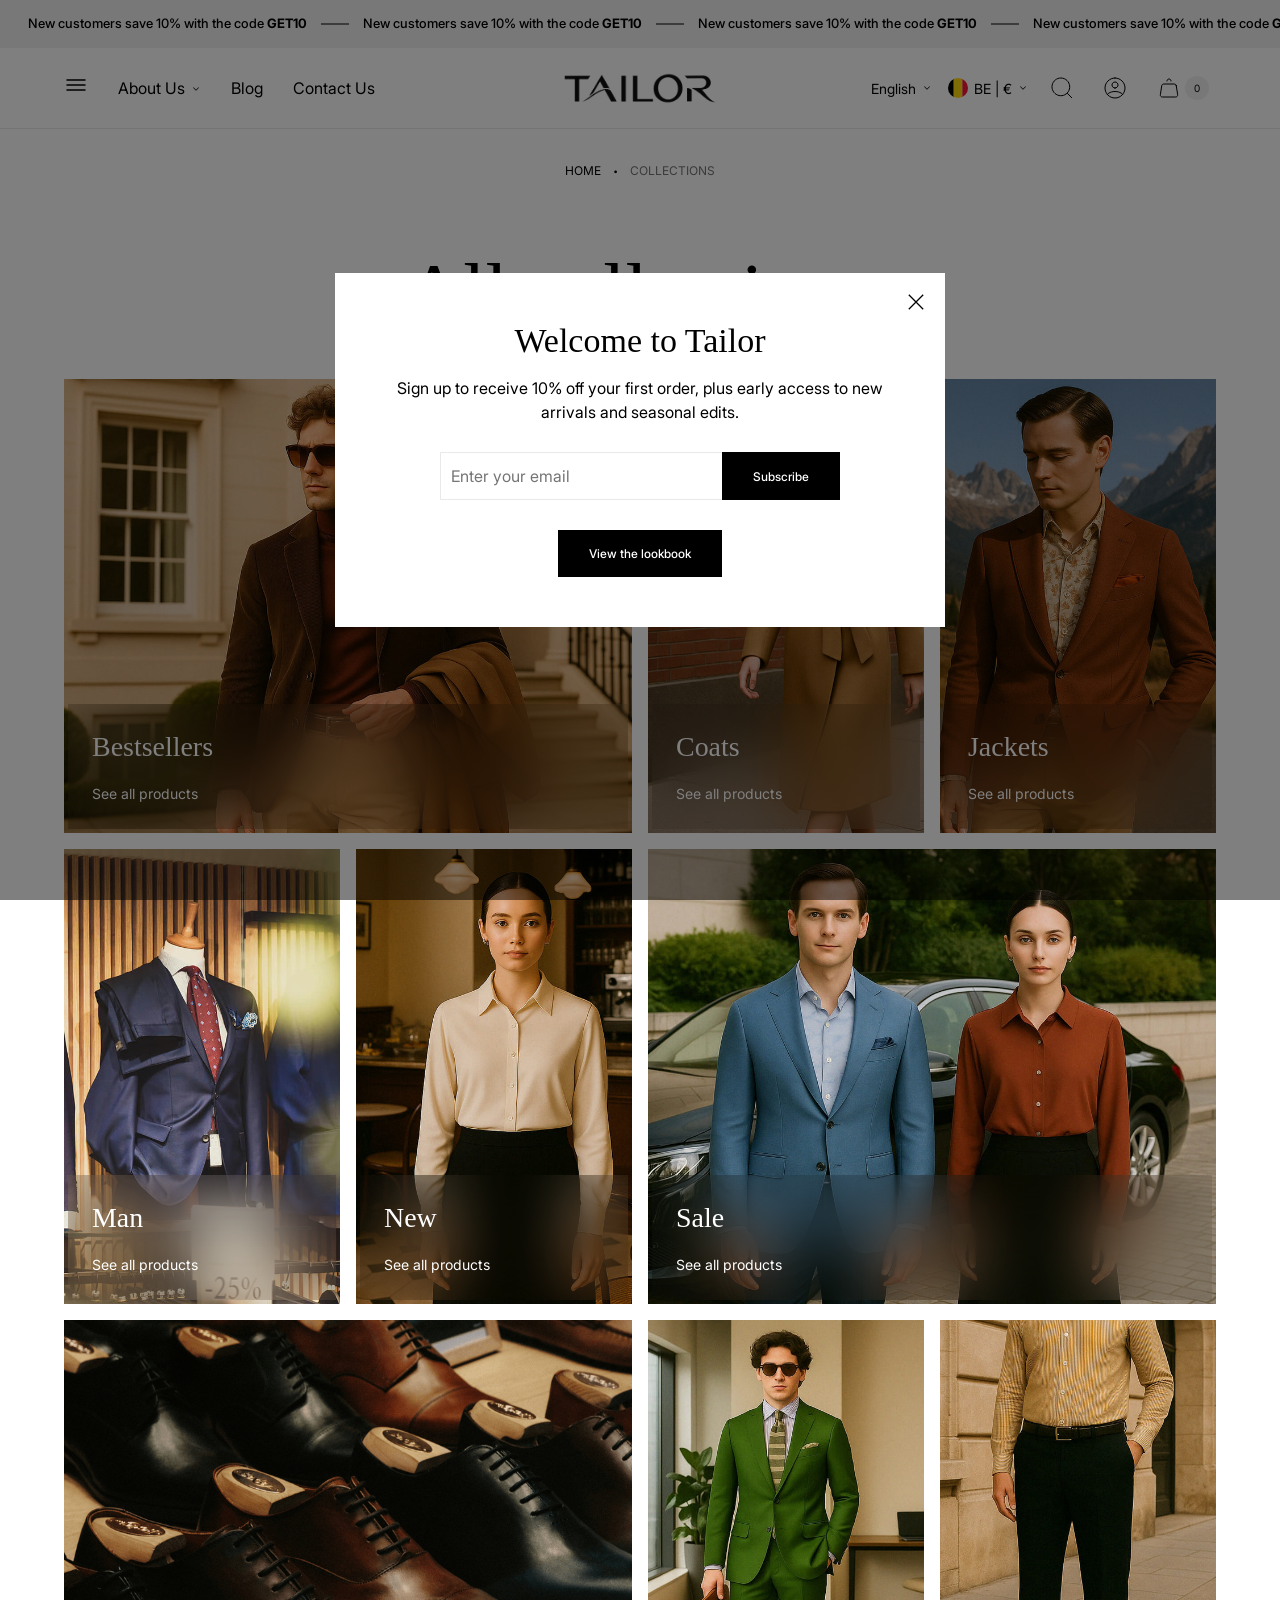
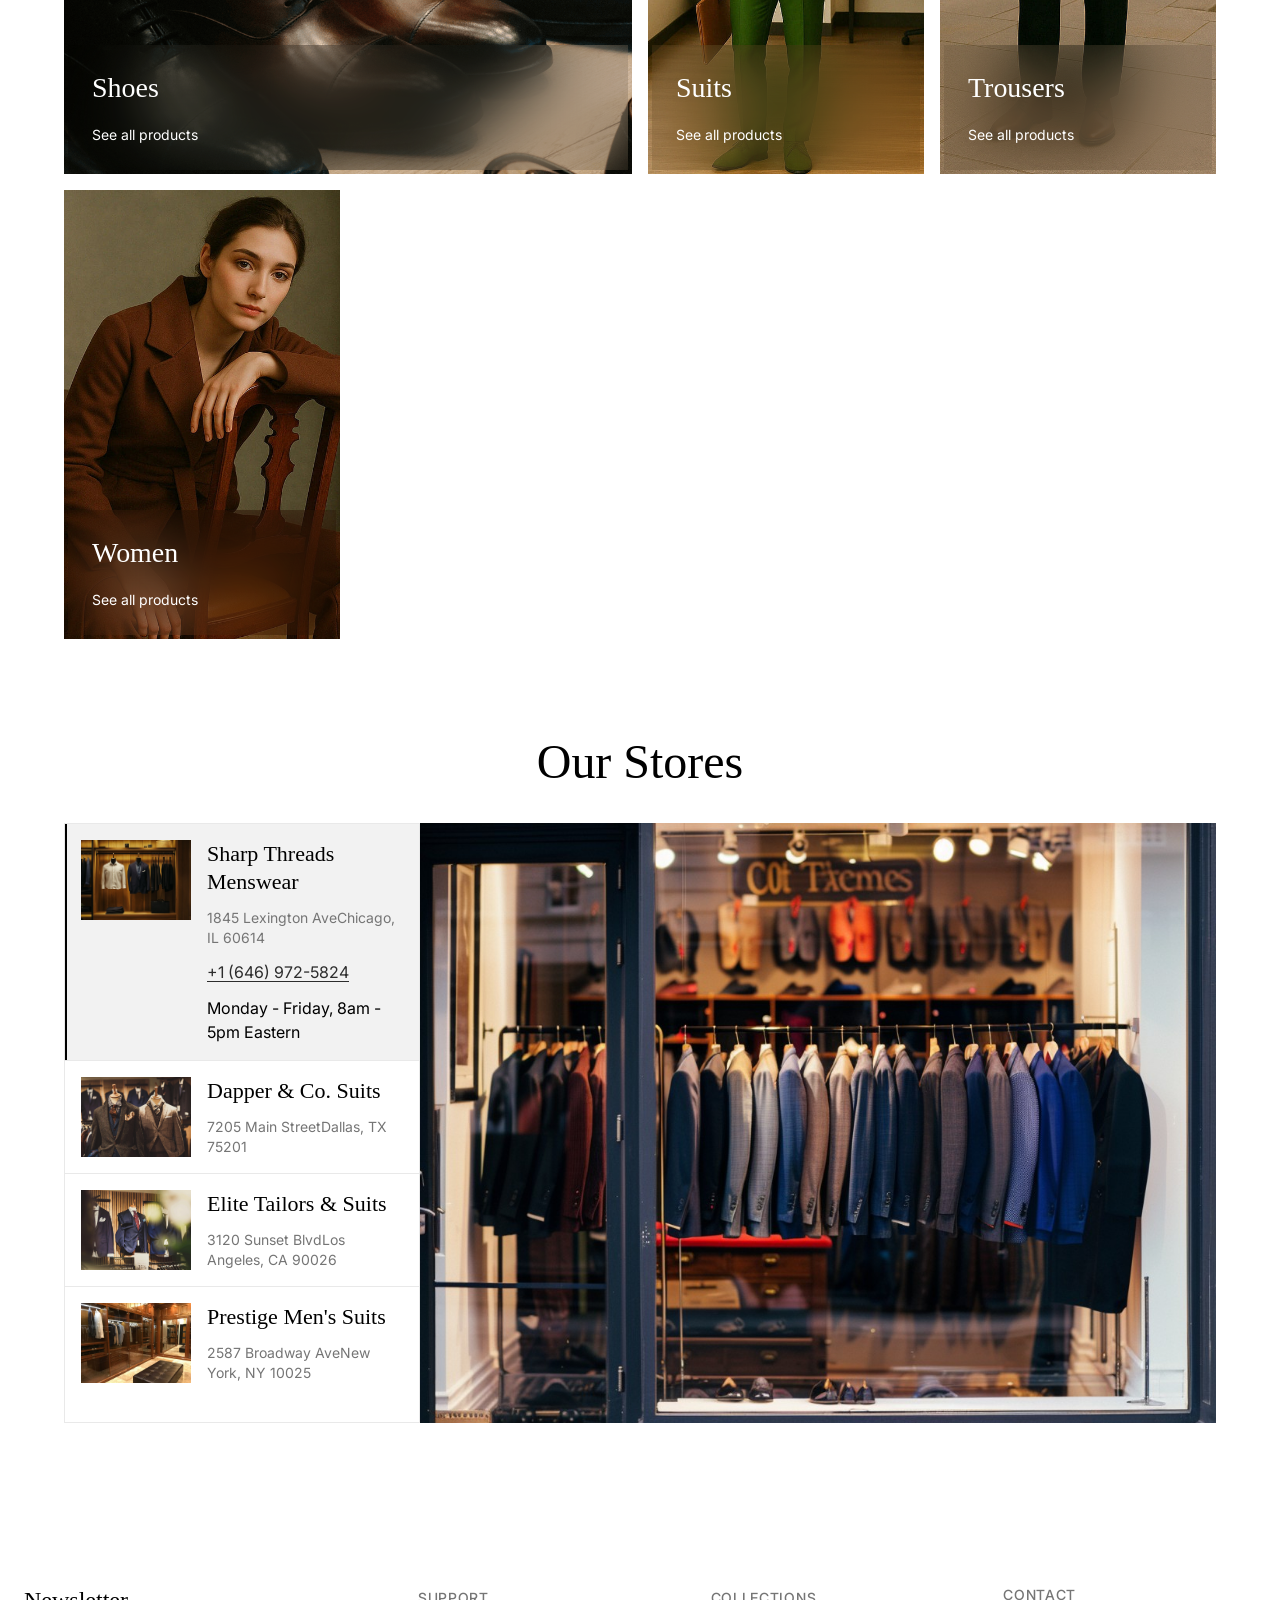
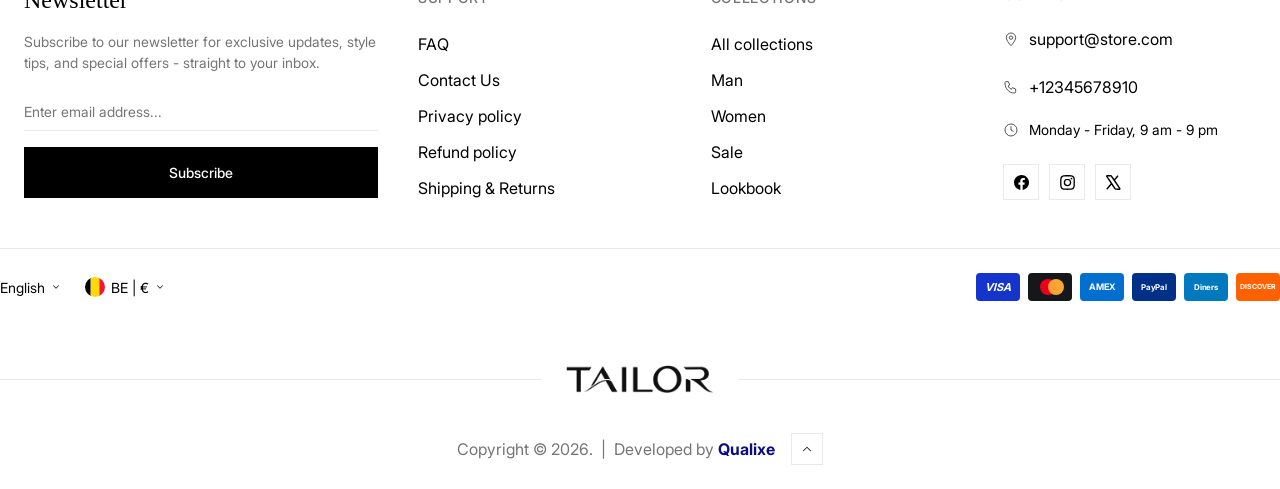
==== commit fa9cbff1: "collections, product page added" ====
--- a/all-collections.html
+++ b/all-collections.html
@@ -5,8 +5,7 @@
 	<meta charset="UTF-8">
 	<meta name="viewport" content="width=device-width, initial-scale=1.0">
 	<title>Tailor | All Collections</title>
-	 <link rel="shortcut icon" href="./assets/images/logo/favicon_32x32.png" type="image/x-icon">
-	<link rel="stylesheet" href="./assets/css/swiper-bundle.min.css">
+	<link rel="shortcut icon" href="./assets/images/logo/favicon_32x32.png" type="image/x-icon">
 	<link rel="stylesheet" href="./assets/css/style.css">
 </head>
 
@@ -606,159 +605,6 @@
 	<!-- drawer overlay backdrop -->
 	<div class="nav-overlay" id="navOverlay"></div>
 
-		<!-- quick view modal start -->
-	<div class="product-modal" id="quickViewModal">
-		<div class="product-modal__inner">
-			<div class="product-modal__scroll">
-				<!-- mobile sticky close bar -->
-				<div class="product-modal__header">
-					<button class="product-modal__close" id="quickViewClose" aria-label="Close">
-						<svg viewBox="0 0 20 20" fill="none" xmlns="http://www.w3.org/2000/svg">
-							<path d="M4 4l12 12M16 4L4 16" stroke="currentColor" stroke-width="1.4" />
-						</svg>
-					</button>
-				</div>
-				<div class="product-modal__gallery swiper" id="quickViewMainSwiper">
-					<div class="swiper-wrapper" id="quickViewGalleryWrapper"></div>
-					<div class="swiper-pagination product-modal__gallery-pagination" id="quickViewGalleryPagination"></div>
-				</div>
-				<div class="product-modal__info">
-					<h2 class="product-modal__title" id="quickViewTitle"></h2>
-
-					<div class="product-modal__option" id="quickViewGarmentGroup" hidden>
-						<span class="product-modal__option-label">Garment:</span>
-						<div class="product-modal__option-buttons" id="quickViewGarmentOptions"></div>
-					</div>
-
-					<div class="product-modal__option">
-						<span class="product-modal__option-label">Color: <strong id="quickViewColorLabel"></strong></span>
-						<div class="product-modal__swatches" id="quickViewSwatches"></div>
-					</div>
-
-					<div class="product-modal__option">
-						<span class="product-modal__option-label" id="quickViewSizeLabel">Size:</span>
-						<div class="product-modal__size-options" id="quickViewSizeOptions"></div>
-					</div>
-
-					<div class="product-modal__stock-badge" id="quickViewStock">
-						<svg class="icon" viewBox="0 0 24 24" fill="none" xmlns="http://www.w3.org/2000/svg">
-							<path d="M20 6L9 17L4 12" stroke="currentColor" stroke-width="1.5" stroke-linecap="round"
-								stroke-linejoin="round" />
-						</svg>
-						<span id="quickViewStockText"></span>
-					</div>
-
-					<div class="product-modal__price" id="quickViewPrice"></div>
-
-					<div class="product-modal__option">
-						<span class="product-modal__option-label">Quantity: <span id="quickViewInCart" hidden></span></span>
-						<div class="product-modal__qty">
-							<button type="button" class="product-modal__qty-btn" data-qty="decrease" aria-label="Decrease quantity" id="quickViewQtyDecrease">
-								<svg class="icon" viewBox="0 0 24 24" fill="none" xmlns="http://www.w3.org/2000/svg">
-									<path d="M6 12H18" stroke="currentColor" stroke-linecap="round" stroke-linejoin="round" />
-								</svg>
-							</button>
-							<input type="number" value="1" min="1" id="quickViewQty">
-							<button type="button" class="product-modal__qty-btn" data-qty="increase" aria-label="Increase quantity">
-								<svg class="icon" viewBox="0 0 24 24" fill="none" xmlns="http://www.w3.org/2000/svg">
-									<path d="M6 12H18" stroke="currentColor" stroke-linecap="round" stroke-linejoin="round" />
-									<path d="M12 18V6" stroke="currentColor" stroke-linecap="round" stroke-linejoin="round" />
-								</svg>
-							</button>
-						</div>
-					</div>
-
-					<button type="button" class="btn product-modal__add-to-cart" id="quickViewAddToCart">Add to cart</button>
-					<button type="button" class="btn btn--outline product-modal__buy-now" id="quickViewBuyNow">Buy it now</button>
-					<a href="products.html" class="product-modal__visit-link">Visit product page</a>
-				</div>
-			</div>
-		</div>
-	</div>
-	<div class="nav-overlay" id="quickViewOverlay"></div>
-	<!-- quick view modal end -->
-
-	<!-- size chart modal start -->
-	<div class="size-chart-modal" id="sizeChartModal">
-		<div class="size-chart-modal__inner">
-			<button class="size-chart-modal__close" id="sizeChartClose" aria-label="Close">
-				<svg viewBox="0 0 20 20" fill="none" xmlns="http://www.w3.org/2000/svg">
-					<path d="M4 4l12 12M16 4L4 16" stroke="currentColor" stroke-width="1.4" />
-				</svg>
-			</button>
-			<h3 class="size-chart-modal__title">Size Chart</h3>
-			<table class="size-chart-modal__table">
-				<thead>
-					<tr>
-						<th colspan="2">United States</th>
-						<th>UK</th>
-						<th>Europe</th>
-					</tr>
-				</thead>
-				<tbody>
-					<tr>
-						<td>0</td>
-						<td>Extra Small</td>
-						<td>4</td>
-						<td>32</td>
-					</tr>
-					<tr>
-						<td>4</td>
-						<td>Small</td>
-						<td>6</td>
-						<td>34</td>
-					</tr>
-					<tr>
-						<td>6</td>
-						<td>Small</td>
-						<td>8</td>
-						<td>36</td>
-					</tr>
-					<tr>
-						<td>8</td>
-						<td>Medium</td>
-						<td>10</td>
-						<td>38</td>
-					</tr>
-					<tr>
-						<td>10</td>
-						<td>Large</td>
-						<td>12</td>
-						<td>40</td>
-					</tr>
-				</tbody>
-			</table>
-		</div>
-	</div>
-	<!-- size chart modal end -->
-
-	<!-- image zoom modal start -->
-	<div class="image-zoom-modal" id="imageZoomModal">
-		<div class="image-zoom-modal__swiper swiper" id="imageZoomSwiper">
-			<div class="swiper-wrapper" id="imageZoomWrapper"></div>
-		</div>
-		<div class="image-zoom-modal__nav">
-			<button class="image-zoom-modal__btn image-zoom-modal__btn--arrow" id="imageZoomPrev" aria-label="Previous">
-				<svg viewBox="0 0 284.49 498.98" xmlns="http://www.w3.org/2000/svg">
-					<path fill="currentColor"
-						d="M249.49 0a35 35 0 0 1 24.75 59.75L84.49 249.49l189.75 189.74a35.002 35.002 0 1 1-49.5 49.5L10.25 274.24a35 35 0 0 1 0-49.5L224.74 10.25A34.89 34.89 0 0 1 249.49 0Z" />
-				</svg>
-			</button>
-			<button class="image-zoom-modal__btn image-zoom-modal__btn--close" id="imageZoomClose" aria-label="Close">
-				<svg viewBox="0 0 20 20" fill="none" xmlns="http://www.w3.org/2000/svg">
-					<path d="M4 4l12 12M16 4L4 16" stroke="currentColor" stroke-width="1.4" />
-				</svg>
-			</button>
-			<button class="image-zoom-modal__btn image-zoom-modal__btn--arrow" id="imageZoomNext" aria-label="Next">
-				<svg viewBox="0 0 284.49 498.98" xmlns="http://www.w3.org/2000/svg">
-					<path fill="currentColor"
-						d="M35 498.98a35 35 0 0 1-24.75-59.75l189.74-189.74L10.25 59.75a35.002 35.002 0 0 1 49.5-49.5l214.49 214.49a35 35 0 0 1 0 49.5L59.75 488.73A34.89 34.89 0 0 1 35 498.98Z" />
-				</svg>
-			</button>
-		</div>
-	</div>
-	<!-- image zoom modal end -->
-
 	<main>
 		<!-- breadcrumb start -->
 		<nav class="breadcrumb" aria-label="Breadcrumbs">
@@ -1167,7 +1013,6 @@
 	</footer>
 	<!-- footer end -->
 
-	<script src="./assets/js/swiper-bundle.min.js"></script>
 	<script src="./assets/js/script.js"></script>
 </body>
 
--- a/assets/css/style.css
+++ b/assets/css/style.css
@@ -3917,10 +3917,6 @@
 }
 
 /* ================= ticker marquee banner ================= */
-.ticker-banner-wrapper {
-  overflow: hidden;
-}
-
 .ticker-banner {
   --ticker-offset: -50%;
   position: relative;
@@ -4054,11 +4050,8 @@
 }
 
 @media (min-width: 768px) {
-  .ticker-banner-wrapper {
-    padding-top: 70px;
-  }
-
   .ticker-banner {
+    margin-top: 70px;
     min-height: 680px;
   }
 
@@ -4943,6 +4936,804 @@
   }
 }
 
+/* ================= product page: main product ================= */
+.product-spotlight--page {
+  padding-top: 32px;
+  padding-bottom: 24px;
+}
+
+.product-spotlight__badge--secondary {
+  background-color: #e08f8f;
+  border-color: #e08f8f;
+  color: var(--white);
+}
+
+/* zoom cursor that follows the mouse over the gallery images */
+.product-spotlight__custom-cursor {
+  position: absolute;
+  top: var(--cursor-y);
+  left: var(--cursor-x);
+  z-index: 1;
+  display: none;
+  align-items: center;
+  justify-content: center;
+  overflow: hidden;
+  width: 80px;
+  height: 80px;
+  transform: translate(-50%, -50%);
+  border-radius: 50%;
+  border: 1px solid #dcdcdc;
+  color: var(--white);
+  pointer-events: none;
+}
+
+.product-spotlight__custom-cursor.is-active {
+  display: flex;
+}
+
+.product-spotlight__custom-cursor::before {
+  content: "";
+  position: absolute;
+  top: 0;
+  left: 0;
+  width: 100%;
+  height: 100%;
+  background-color: rgba(0, 0, 0, .3);
+  backdrop-filter: blur(10px);
+  -webkit-backdrop-filter: blur(10px);
+}
+
+.product-spotlight__custom-cursor svg {
+  position: relative;
+  z-index: 1;
+  width: 24px;
+  height: 24px;
+}
+
+@media (hover: hover) and (pointer: fine) {
+  .product-spotlight--page .product-spotlight__media-grid img,
+  .product-spotlight--page .product-spotlight__slide {
+    cursor: none;
+  }
+}
+
+.product-spotlight__breadcrumbs {
+  padding: 8px 0;
+  font-size: 12px;
+  font-weight: 500;
+  line-height: 1.667;
+  text-transform: uppercase;
+}
+
+.product-spotlight__breadcrumbs-container {
+  display: inline-flex;
+  align-items: center;
+  max-width: 100%;
+  margin: -2px;
+  padding: 2px;
+  overflow-x: auto;
+  overflow-y: hidden;
+  -ms-overflow-style: none;
+  scrollbar-width: none;
+}
+
+.product-spotlight__breadcrumbs-container::-webkit-scrollbar {
+  display: none;
+}
+
+.product-spotlight__breadcrumbs-item {
+  white-space: nowrap;
+  color: var(--muted);
+}
+
+.product-spotlight__breadcrumbs-separator {
+  padding: 0 12px;
+  font-size: var(--type-base-size);
+  font-weight: 700;
+  line-height: 0;
+  color: var(--black);
+}
+
+.product-spotlight__breadcrumbs-link {
+  white-space: nowrap;
+  text-decoration: none;
+  color: var(--black);
+  transition: opacity .2s;
+}
+
+.product-spotlight__breadcrumbs-item.product-spotlight__breadcrumbs-link {
+  color: var(--black);
+}
+
+.product-spotlight__breadcrumbs-link:focus-visible {
+  outline: 2px solid var(--black);
+}
+
+/* sold-out colour: dimmed with a cross */
+.product-spotlight__swatch-color {
+  position: absolute;
+  top: 0;
+  left: 0;
+  width: 100%;
+  height: 100%;
+  background-color: var(--swatch-color);
+}
+
+.product-spotlight__swatch-overlay {
+  display: none;
+}
+
+.product-spotlight__swatch label.is-disabled::before {
+  content: "";
+  position: absolute;
+  top: 50%;
+  left: 50%;
+  z-index: 1;
+  width: 60%;
+  height: 60%;
+  background: url("../images/pollheim/icon-swatch-cross.svg") center / contain no-repeat;
+  transform: translate(-50%, -50%);
+}
+
+.product-spotlight__swatch label.is-disabled .product-spotlight__swatch-overlay {
+  position: absolute;
+  top: 0;
+  left: 0;
+  display: block;
+  width: 100%;
+  height: 100%;
+  background-color: #000;
+  opacity: .2;
+}
+
+.product-spotlight__inventory {
+  padding: 8px 0;
+  font-size: var(--type-small);
+  font-weight: 500;
+  word-break: break-word;
+}
+
+.product-spotlight__inventory-container {
+  display: inline-flex;
+  align-items: center;
+  padding: 4px 8px;
+  background-color: var(--item-bg3);
+  color: var(--black);
+}
+
+.product-spotlight__inventory-container svg {
+  flex-shrink: 0;
+  width: 16px;
+  height: 16px;
+  margin-inline-end: 8px;
+}
+
+.product-spotlight__drawers {
+  padding: 8px 0;
+}
+
+.product-spotlight__drawers-item {
+  position: relative;
+  display: flex;
+  justify-content: space-between;
+  align-items: center;
+  gap: 16px;
+  width: 100%;
+  padding: 16px 0;
+  border: none;
+  border-bottom: 1px solid var(--border-color);
+  background: none;
+  font-size: var(--type-small);
+  font-weight: 500;
+  line-height: 1.5;
+  text-align: start;
+  color: var(--black);
+  word-break: break-word;
+  cursor: pointer;
+}
+
+.product-spotlight__drawers-item::after {
+  content: "";
+  position: absolute;
+  bottom: -1px;
+  left: 0;
+  width: 0;
+  height: 1px;
+  background-color: var(--black);
+  transition: width .4s, background-color .4s;
+}
+
+.product-spotlight__drawers-item svg {
+  flex-shrink: 0;
+  width: 16px;
+  height: 16px;
+  transition: transform .4s;
+}
+
+.product-spotlight__drawers-item:focus-visible {
+  outline: 2px solid var(--black);
+}
+
+.product-spotlight__sales-point {
+  display: flex;
+  flex-wrap: wrap;
+  padding: 8px 0;
+  word-break: break-word;
+}
+
+.product-spotlight__sales-point-icon {
+  flex-shrink: 0;
+  width: 20px;
+  height: 20px;
+  margin-inline-end: 12px;
+}
+
+.product-spotlight__sales-point-text {
+  flex-grow: 1;
+  flex-basis: 0;
+  margin: 0;
+  font-size: var(--type-small);
+  font-weight: 500;
+  line-height: 1.5;
+  color: var(--muted);
+}
+
+.product-spotlight__share {
+  display: flex;
+  flex-wrap: wrap;
+  align-items: center;
+  gap: 12px;
+  padding: 8px 0;
+}
+
+.product-spotlight__share-label {
+  color: var(--muted2);
+}
+
+.product-spotlight__share-button {
+  position: relative;
+  z-index: 1;
+  display: inline-flex;
+  justify-content: center;
+  align-items: center;
+  overflow: hidden;
+  width: 40px;
+  height: 40px;
+  border: 1px solid #949494;
+  background-color: var(--white);
+  color: var(--black);
+  text-decoration: none;
+  transition: color .4s, border .4s, background-color .4s;
+}
+
+/* visible overflow lets the tooltip out, so the hover fill is clipped instead of slid in from outside */
+.product-spotlight__share-button[data-share-copy] {
+  overflow: visible;
+}
+
+.product-spotlight__share-button[data-share-copy]::after {
+  right: 0;
+  clip-path: inset(0 100% 0 0);
+  transition: clip-path .4s;
+}
+
+.product-spotlight__share-button svg {
+  width: 16px;
+  height: 16px;
+}
+
+.product-spotlight__share-button::after {
+  content: "";
+  position: absolute;
+  top: 0;
+  right: 100%;
+  z-index: -1;
+  width: 100%;
+  height: 100%;
+  background-color: var(--black);
+  transition: right .4s;
+}
+
+.product-spotlight__share-button:focus-visible {
+  border-color: var(--black);
+  background-color: var(--black);
+  color: var(--white);
+}
+
+.product-spotlight__share-tooltip {
+  position: absolute;
+  bottom: calc(100% + 10px);
+  inset-inline-start: 50%;
+  z-index: 2;
+  padding: 8px;
+  border-radius: 6px;
+  background-color: #000;
+  font-size: 14px;
+  white-space: nowrap;
+  color: #fff;
+  opacity: 0;
+  visibility: hidden;
+  transform: translateX(-50%);
+  transition: all .5s;
+}
+
+.product-spotlight__share-tooltip::before {
+  content: "";
+  position: absolute;
+  top: 100%;
+  left: 50%;
+  margin-inline-start: -5px;
+  border: 5px solid;
+  border-color: #000 transparent transparent transparent;
+}
+
+.product-spotlight__share-button.is-active .product-spotlight__share-tooltip {
+  opacity: 1;
+  visibility: visible;
+}
+
+@media (hover: hover) {
+  .product-spotlight__breadcrumbs-link:hover {
+    opacity: .7;
+  }
+
+  .product-spotlight__drawers-item:hover::after {
+    width: 100%;
+  }
+
+  .product-spotlight__drawers-item:hover svg {
+    transform: translateX(-6px);
+  }
+
+  .product-spotlight__share-button:hover {
+    border-color: var(--black);
+    color: var(--white);
+  }
+
+  .product-spotlight__share-button:hover::after {
+    right: 0;
+  }
+
+  .product-spotlight__share-button[data-share-copy]:hover::after {
+    clip-path: inset(0);
+  }
+}
+
+/* drawer rich text (size guide, shipping) */
+.product-form-drawer .rte {
+  line-height: 1.5;
+  word-break: break-word;
+  color: var(--black);
+}
+
+.product-form-drawer .rte-product-drawer {
+  padding-top: 16px;
+  padding-bottom: 16px;
+}
+
+.product-form-drawer .rte > :first-child {
+  margin-top: 0;
+}
+
+.product-form-drawer .rte > :last-child {
+  margin-bottom: 0;
+}
+
+.product-form-drawer .rte p {
+  margin: 0;
+  color: var(--black);
+}
+
+.product-form-drawer .rte p + p,
+.product-form-drawer .rte p + ul,
+.product-form-drawer .rte p + ol {
+  margin-top: 24px;
+}
+
+.product-form-drawer .rte h1,
+.product-form-drawer .rte h2,
+.product-form-drawer .rte h3,
+.product-form-drawer .rte h4,
+.product-form-drawer .rte h5,
+.product-form-drawer .rte h6 {
+  margin: 0 0 24px;
+}
+
+.product-form-drawer .rte * + h1,
+.product-form-drawer .rte * + h2,
+.product-form-drawer .rte * + h3,
+.product-form-drawer .rte * + h4,
+.product-form-drawer .rte * + h5,
+.product-form-drawer .rte * + h6 {
+  margin-top: 40px;
+}
+
+.product-form-drawer .rte ul,
+.product-form-drawer .rte ol {
+  margin: 0 0 24px;
+  padding-inline-start: 0;
+  list-style-position: inside;
+}
+
+.product-form-drawer .rte ul {
+  list-style-type: disc;
+}
+
+.product-form-drawer .rte ol {
+  list-style-type: decimal;
+}
+
+.product-form-drawer .rte li + li {
+  margin-top: 16px;
+}
+
+.product-form-drawer .rte table {
+  display: block;
+  overflow: auto;
+  width: 100%;
+  margin: 24px auto;
+  border-collapse: collapse;
+  word-break: normal;
+}
+
+.product-form-drawer .rte tbody {
+  display: inline-table;
+  width: 100%;
+}
+
+.product-form-drawer .rte tr {
+  border-top: 1px solid var(--border-color);
+}
+
+.product-form-drawer .rte tr:last-child {
+  border-bottom: 1px solid var(--border-color);
+}
+
+.product-form-drawer .rte th,
+.product-form-drawer .rte td {
+  padding: 12px 8px;
+  font-size: var(--type-small);
+  font-weight: 500;
+  text-align: center;
+}
+
+.product-form-drawer .rte th {
+  color: var(--muted);
+}
+
+@media (min-width: 768px) {
+  .product-spotlight--page {
+    padding-top: 64px;
+    padding-bottom: 0;
+  }
+}
+
+/* sticky gallery/info sit under the solid header, like the reference */
+@media (min-width: 1200px) {
+  .product-spotlight--page {
+    --sticky-header-height: 81px;
+  }
+}
+
+/* ================= product page: rich text ================= */
+.text-section {
+  overflow: hidden;
+  padding-top: 32px;
+  padding-bottom: 32px;
+  font-family: 'Inter Reference', var(--paragraph-font);
+  line-height: 1.15;
+  text-align: center;
+  text-rendering: auto;
+  word-break: break-word;
+  background-color: var(--white);
+}
+
+.text-section__container {
+  width: 100%;
+  max-width: 1808px;
+  margin: 0 auto;
+  padding: 0 16px;
+}
+
+.text-section__label {
+  margin: 0 0 24px;
+  font-size: 12px;
+  line-height: 1.6667;
+  text-transform: uppercase;
+  color: var(--black);
+}
+
+.text-section__heading {
+  margin: 0 0 24px;
+  font-size: 36px;
+  line-height: 1.333;
+  color: var(--black);
+}
+
+.text-section__content {
+  line-height: 1.5;
+  color: var(--black);
+}
+
+.text-section__content p {
+  margin: 0;
+  color: inherit;
+}
+
+.text-section__content p + p {
+  margin-top: 24px;
+}
+
+/* ================= product page: image with text ================= */
+.image-with-text {
+  overflow: hidden;
+  padding-top: 55px;
+  padding-bottom: 55px;
+  font-family: 'Inter Reference', var(--paragraph-font);
+  line-height: 1.15;
+  text-rendering: auto;
+  background-color: var(--white);
+}
+
+.image-with-text a {
+  font-family: inherit;
+}
+
+.image-with-text__container {
+  display: flex;
+  flex-direction: column;
+  width: 100%;
+  max-width: 1808px;
+  margin: 0 auto;
+  padding: 0 16px;
+}
+
+.image-with-text__image-container {
+  position: relative;
+  display: flex;
+  gap: 6px;
+  width: 100%;
+  margin-bottom: 24px;
+  overflow: hidden;
+}
+
+.image-with-text__image-wrapper {
+  position: relative;
+  display: block;
+  width: 100%;
+  padding-top: 91.4%;
+}
+
+.image-with-text__image {
+  position: absolute;
+  top: 0;
+  left: 0;
+  width: 100%;
+  height: 100%;
+  object-fit: cover;
+  object-position: 50% 50%;
+}
+
+.image-with-text__content-wrapper {
+  display: flex;
+  justify-content: center;
+  width: 100%;
+}
+
+.image-with-text__content {
+  width: 100%;
+  text-align: center;
+}
+
+.image-with-text__label {
+  margin: 0 0 16px;
+  font-size: 12px;
+  line-height: 1.66;
+  color: var(--black);
+  word-break: break-word;
+}
+
+.image-with-text__heading {
+  margin: 0;
+  font-size: 36px;
+  line-height: 1.333;
+  word-break: break-word;
+}
+
+.image-with-text__text-content {
+  margin-top: 16px;
+  line-height: 1.5;
+  color: var(--black);
+  word-break: break-word;
+}
+
+.image-with-text__text-content p {
+  margin: 0;
+  color: inherit;
+}
+
+.image-with-text__button {
+  position: relative;
+  z-index: 1;
+  overflow: hidden;
+  display: inline-block;
+  margin-top: 32px;
+  padding: 15px 47px;
+  border: 1px solid var(--border-color);
+  background-color: var(--white);
+  font-size: 12px;
+  font-weight: 500;
+  line-height: 1.6667;
+  text-align: center;
+  word-break: break-word;
+  color: var(--black);
+  transition: color .4s, border-color .4s;
+}
+
+.image-with-text__button::after {
+  content: "";
+  position: absolute;
+  top: 0;
+  right: 100%;
+  z-index: -1;
+  width: 100%;
+  height: 100%;
+  background-color: var(--black);
+  transform: translateX(2px);
+  transition: right .4s, transform .4s;
+}
+
+.image-with-text__button:hover {
+  color: var(--white);
+  border-color: var(--black);
+}
+
+.image-with-text__button:hover::after {
+  right: 0;
+  transform: translateX(0);
+}
+
+/* ================= product page: recommendations ================= */
+.product-recommendations {
+  overflow: hidden;
+  padding-top: 50px;
+  padding-bottom: 50px;
+  font-family: 'Inter Reference', var(--paragraph-font);
+  line-height: 1.15;
+  text-rendering: auto;
+  background-color: var(--white);
+}
+
+.product-recommendations a,
+.product-recommendations button {
+  font-family: inherit;
+}
+
+.product-recommendations ul {
+  margin: 0;
+  padding: 0;
+  list-style: none;
+}
+
+.product-recommendations__container {
+  width: 100%;
+  max-width: 1808px;
+  margin: 0 auto;
+  padding: 0 16px;
+}
+
+.product-recommendations__header {
+  display: flex;
+  justify-content: space-between;
+  flex-wrap: wrap;
+  gap: 8px 32px;
+  margin-bottom: 40px;
+}
+
+.product-recommendations__heading {
+  margin: 0;
+  font-size: 36px;
+  line-height: 1.333;
+  word-break: break-word;
+}
+
+.product-recommendations__buttons-wrapper {
+  display: flex;
+  align-items: center;
+}
+
+.product-recommendations__buttons-wrapper:has(.swiper-button-lock) {
+  display: none;
+}
+
+.product-recommendations__slider {
+  overflow: visible;
+  cursor: grab;
+}
+
+.product-recommendations__row.swiper-wrapper {
+  align-items: unset;
+}
+
+.product-recommendations__col {
+  position: relative;
+  height: auto;
+}
+
+@media (min-width: 768px) {
+  .text-section {
+    padding-top: 64px;
+    padding-bottom: 64px;
+  }
+
+  .text-section__heading,
+  .image-with-text__heading,
+  .product-recommendations__heading {
+    font-size: 42.625px;
+  }
+
+  .image-with-text__container {
+    flex-direction: row;
+    align-items: center;
+    column-gap: 32px;
+  }
+
+  .image-with-text__image-container {
+    width: 50%;
+    margin-bottom: 0;
+    gap: 12px;
+  }
+
+  .image-with-text__content-wrapper {
+    width: 50%;
+  }
+
+  .image-with-text__content {
+    padding: 24px 0;
+  }
+
+  .product-recommendations {
+    padding-top: 75px;
+    padding-bottom: 75px;
+  }
+}
+
+@media (min-width: 992px) {
+  .image-with-text {
+    padding-top: 80px;
+    padding-bottom: 80px;
+  }
+}
+
+@media (min-width: 1200px) {
+  .text-section__container,
+  .image-with-text__container,
+  .product-recommendations__container {
+    padding: 0 64px;
+  }
+
+  .text-section__heading,
+  .image-with-text__heading,
+  .product-recommendations__heading {
+    font-size: 47.96px;
+    line-height: 1.2083;
+  }
+
+  .image-with-text__content {
+    padding: 24px;
+  }
+}
+
+@media (min-width: 1501px) {
+  .image-with-text__container {
+    column-gap: 64px;
+  }
+
+  .image-with-text__content {
+    padding: 24px 48px;
+  }
+}
+
 /* ================= product features (hotspot) ================= */
 .product-features {
   display: flex;
@@ -5202,14 +5993,9 @@
 }
 
 /* ================= featured blog ================= */
-.featured-blog-wrapper {
-  padding-top: 30px;
-  padding-bottom: 30px;
-}
-
 .featured-blog {
-  padding-top: 30px;
-  padding-bottom: 30px;
+  padding-top: 60px;
+  padding-bottom: 60px;
   font-family: 'Inter Reference', var(--paragraph-font);
   line-height: 1.15;
   text-rendering: auto;
@@ -5578,9 +6364,9 @@
 }
 
 @media (min-width: 768px) {
-  .featured-blog-wrapper {
-    padding-top: 60px;
-    padding-bottom: 60px;
+  .featured-blog {
+    padding-top: 90px;
+    padding-bottom: 90px;
   }
 
   .featured-blog__title {
@@ -5831,12 +6617,9 @@
 }
 
 /* ================= promo banner (full-width) ================= */
-.promo-banner-wrapper {
+.promo-banner {
   padding-top: 25px;
   padding-bottom: 25px;
-}
-
-.promo-banner {
   width: 100%;
   overflow: hidden;
   font-family: 'Inter Reference', var(--paragraph-font);
@@ -5975,7 +6758,7 @@
 }
 
 @media (min-width: 768px) {
-  .promo-banner-wrapper {
+  .promo-banner {
     padding-top: 80px;
   }
 
@@ -6014,15 +6797,10 @@
 }
 
 /* ================= featured collection ================= */
-.featured-collection-wrapper {
-  padding-top: 40px;
-  padding-bottom: 40px;
+.featured-collection {
+  padding-top: 72px;
+  padding-bottom: 72px;
   overflow: hidden;
-}
-
-.featured-collection {
-  padding-top: 32px;
-  padding-bottom: 32px;
   font-family: 'Inter Reference', var(--paragraph-font);
   line-height: 1.15;
   text-rendering: auto;
@@ -6228,6 +7006,7 @@
 
 .fc-card__quick-view {
   position: absolute;
+  overflow: hidden;
   bottom: 0;
   left: 0;
   z-index: 1;
@@ -6438,14 +7217,9 @@
 }
 
 @media (min-width: 768px) {
-  .featured-collection-wrapper {
-    padding-top: 60px;
-    padding-bottom: 60px;
-  }
-
   .featured-collection {
-    padding-top: 64px;
-    padding-bottom: 64px;
+    padding-top: 124px;
+    padding-bottom: 124px;
   }
 
   .featured-collection__heading {
@@ -6493,11 +7267,12 @@
 }
 
 @media (min-width: 992px) and (hover: hover) {
-  .fc-card__main:hover .fc-card__image:not(.fc-card__image--hover) {
+  /* only cards that actually have a second image swap on hover */
+  .fc-card__main:hover .fc-card__image-wrapper--with-hover .fc-card__image:not(.fc-card__image--hover) {
     opacity: 0;
   }
 
-  .fc-card__main:hover .fc-card__image--hover {
+  .fc-card__main:hover .fc-card__image-wrapper--with-hover .fc-card__image--hover {
     opacity: 1;
   }
 }
@@ -6524,13 +7299,9 @@
 }
 
 /* ================= social gallery ================= */
-.social-gallery-wrapper {
-  padding-bottom: 30px;
-}
-
 .social-gallery {
   --animation-distance: calc(-100% + 100vw);
-  padding-bottom: 30px;
+  padding-bottom: 60px;
   overflow: hidden;
   font-family: 'Inter Reference', var(--paragraph-font);
   line-height: 1.15;
@@ -7904,43 +8675,6 @@
   padding-bottom: 18px;
 }
 
-/* product page accordion */
-.product-page .product-modal__accordions {
-  margin-top: 17px;
-  border-top: 1px solid var(--border-color);
-  border-right: 1px solid var(--border-color);
-  border-left: 1px solid var(--border-color);
-}
-
-.product-page .product-modal__accordion-heading {
-  padding: 15px;
-}
-
-.product-page .product-modal__accordion-chevron {
-  width: 12px;
-  height: 12px;
-  color: var(--black-pure);
-}
-
-.product-page .product-modal__accordion[open]>.product-modal__accordion-content {
-  border-bottom: 1px solid var(--border-color);
-}
-
-.product-page .product-modal__accordion-content p {
-  padding: 0 20px 20px;
-}
-
-@media (max-width: 768px) {
-  .product-page .product-modal__accordion-heading {
-    padding: 12px;
-  }
-
-  .product-page .product-modal__accordion-chevron {
-    width: 10px;
-    height: 10px;
-  }
-}
-
 .product-modal__share {
   display: flex;
   gap: 20px;
@@ -8634,546 +9368,1432 @@
   }
 }
 
-/* ================= collection page: promo banner ================= */
-.collection-promo {
-  background-color: rgba(var(--black-rgb), .1);
-  padding: var(--section-gap) 0;
-}
-
-.collection-promo__inner {
-  text-align: center;
-}
-
-.collection-promo__inner h2 {
-  font-size: var(--type-h3-size);
-  margin-bottom: 14px;
-}
-
-.collection-promo__row {
-  display: flex;
-  flex-wrap: wrap;
-  align-items: center;
+/* ================= collection page: banner ================= */
+.collection-banner {
+  font-family: 'Inter Reference', var(--paragraph-font);
+  line-height: 1.15;
+  text-rendering: auto;
+}
+
+.collection-banner__wrapper {
+  position: relative;
+  display: flex;
+  flex-direction: column;
   justify-content: center;
-  gap: 16px;
-}
-
-.collection-promo__row p {
-  line-height: 1.2;
-}
-
-.collection-promo__btn {
-  display: inline-block;
-  background-color: transparent;
-  border: 1px solid rgba(var(--black-rgb), .2);
-  border-radius: var(--btn-radius);
-  padding: 9.15px 16px 6.85px;
-  font-size: 12px;
-  font-weight: 400;
-  text-transform: uppercase;
-  letter-spacing: .2em;
-  color: var(--heading-text-color);
-  white-space: nowrap;
-  transition: background-color .2s ease, color .2s ease, border-color .2s ease;
-  line-height: 1.2;
-}
-
-.collection-promo__btn:hover {
-  background-color: var(--black);
-  border-color: var(--black);
-  color: var(--white);
-}
-
-/* ================= collection toolbar + grid ================= */
-.collection-toolbar {
-  position: sticky;
-  top: var(--sticky-header-height, 72px);
-  z-index: 15;
-  display: flex;
-  align-items: center;
-  justify-content: space-between;
-  gap: 20px;
-  padding: 16px 0;
-  margin-bottom: 14px;
-  background-color: var(--body-color);
-}
-
-.collection-toolbar__filter,
-.collection-toolbar__sort select {
-  height: 44px;
-}
-
-.collection-toolbar__filter {
-  display: flex;
-  align-items: center;
-  gap: 8px;
-  flex-shrink: 0;
-  background-color: var(--white);
-  border: 1px solid var(--border-color);
-  border-radius: var(--btn-radius);
-  padding: 4.6px 20px 0;
-  font-size: 16px;
-  font-family: var(--paragraph-font);
-  text-transform: uppercase;
-  letter-spacing: 0;
-  color: var(--heading-text-color);
-  cursor: pointer;
-  transition: border-color .2s ease;
-  line-height: 1.42;
-}
-
-.collection-toolbar__filter:hover {
-  border-color: var(--black);
-}
-
-.collection-toolbar__filter svg {
-  width: 18px;
-  height: 18px;
-}
-
-.collection-toolbar__count {
-  text-align: center;
-  color: var(--heading-text-color);
-}
-
-.collection-toolbar__sort {
-  flex-shrink: 0;
-}
-
-.collection-toolbar__sort select {
-  appearance: none;
-  background-color: var(--white);
-  background-image: url("data:image/svg+xml,%3Csvg xmlns='http://www.w3.org/2000/svg' viewBox='0 0 28 16'%3E%3Cpath d='m1.57 1.59 12.76 12.77L27.1 1.59' stroke='%232a3743' stroke-width='2' fill='none'/%3E%3C/svg%3E");
-  background-repeat: no-repeat;
-  background-position: right 12px center;
-  background-size: 11px auto;
-  border: 1px solid var(--border-color);
-  border-radius: 4px;
-  padding: 0 32px 0 14px;
-  line-height: 42px;
-  font-size: 14px;
-  font-family: var(--paragraph-font);
-  color: var(--heading-text-color);
-  cursor: pointer;
-}
-
-.collection-products__grid {
-  display: grid;
-  grid-template-columns: repeat(4, 1fr);
-  gap: 20px 20px;
-  row-gap: 40px;
-}
-
-@media (max-width: 900px) {
-  .collection-products__grid {
-    grid-template-columns: repeat(2, 1fr);
-  }
-}
-
-@media (max-width: 700px) {
-  .collection-toolbar__count {
-    display: none;
-  }
-
-  .collection-products__grid {
-    gap: 2px;
-    row-gap: 24px;
-    padding: 0 2px;
-  }
-}
-
-@media (max-width: 575px) {
-  .collection-products.container {
-    padding: 0;
-  }
-
-  .collection-toolbar {
-    padding: 10px 16px;
-  }
-
-  .collection-products__grid {
-    row-gap: 16px;
-  }
-}
-
-/* ================= collection filter drawer ================= */
-.filter-drawer {
-  display: block;
-  position: fixed;
-  top: 0;
-  bottom: 0;
-  left: 0;
-  width: 360px;
-  max-width: 85%;
-  background-color: var(--body-color);
-  transform: translate3d(-100%, 0, 0);
-  transition: transform .25s cubic-bezier(.165, .84, .44, 1);
-  will-change: transform;
-  backface-visibility: hidden;
-  z-index: 40;
-  overflow-y: auto;
-  color: var(--black);
-}
-
-.filter-drawer.is-open {
-  box-shadow: 0 0 40px rgba(var(--black-pure-rgb), .15);
-  transform: translate3d(0, 0, 0);
-  transition-duration: .45s;
-}
-
-.filter-drawer__header {
-  display: flex;
-  align-items: center;
-  justify-content: space-between;
-  padding: 24px;
-  border-bottom: 1px solid var(--border-color2);
-}
-
-.filter-drawer__header h2 {
-  font-size: var(--type-h2-size);
-}
-
-.filter-drawer__close {
-  background: none;
-  border: none;
-  width: 20px;
-  height: 20px;
-  color: var(--black);
-  padding: 0;
-}
-
-.filter-drawer__close svg {
-  width: 100%;
-  height: 100%;
-}
-
-.filter-drawer__body {
-  padding: 4px 24px 24px;
-}
-
-.filter-drawer__group {
-  border-bottom: 1px solid var(--border-color2);
-}
-
-.filter-drawer__group summary {
-  display: flex;
-  align-items: center;
-  justify-content: space-between;
-  gap: 10px;
-  padding: 16px 0;
-  font-size: var(--type-accent-small);
-  font-weight: 400;
-  text-transform: uppercase;
-  letter-spacing: .2em;
-  color: var(--heading-text-color);
-  cursor: pointer;
-  list-style: none;
-  line-height: 1.15;
-}
-
-.filter-drawer__group summary::-webkit-details-marker {
-  display: none;
-}
-
-.filter-drawer__group .chevron {
-  width: 11px;
-  height: 7px;
-  flex-shrink: 0;
-  transition: transform .25s ease;
-}
-
-.filter-drawer__group[open]>summary .chevron {
-  transform: rotate(180deg);
-}
-
-.filter-drawer__content {
-  height: 0;
-  overflow: hidden;
-  transition: height .3s cubic-bezier(.4, 0, .2, 1);
-}
-
-.filter-drawer__group[open]>.filter-drawer__content {
-  height: auto;
-}
-
-.filter-drawer__checkbox {
-  display: flex;
-  align-items: center;
-  gap: 10px;
-  padding: 6px 0;
-  color: var(--paragraph-text-color);
-  cursor: pointer;
-}
-
-.filter-drawer__checkbox:last-child {
-  padding-bottom: 20px;
-}
-
-.filter-drawer__checkbox input[type="checkbox"] {
-  width: 16px;
-  height: 16px;
-  accent-color: var(--black);
-  cursor: pointer;
-}
-
-.filter-drawer__count {
-  color: var(--paragraph-text-color);
-}
-
-.filter-drawer__price {
-  padding-bottom: 22px;
-}
-
-.filter-drawer__price-labels {
-  display: flex;
-  justify-content: space-between;
-  margin-bottom: 16px;
-}
-
-.filter-drawer__slider {
-  position: relative;
-  height: 16px;
-}
-
-.filter-drawer__slider-track,
-.filter-drawer__slider-fill {
-  position: absolute;
-  top: 50%;
-  transform: translateY(-50%);
-  height: 2px;
-  border-radius: 2px;
-}
-
-.filter-drawer__slider-track {
-  left: 0;
-  right: 0;
-  background-color: var(--border-color);
-}
-
-.filter-drawer__slider-fill {
-  background-color: var(--black);
-}
-
-.filter-drawer__range {
+  align-items: center;
+  min-height: max(28.58vw, 380px);
+  padding: 64px 16px;
+}
+
+.collection-banner__wrapper::after {
+  content: "";
   position: absolute;
   top: 0;
   left: 0;
-  width: 100%;
-  height: 16px;
+  z-index: 1;
+  width: 100%;
+  height: 100%;
+  background: rgba(0, 0, 0, .1);
+}
+
+.collection-banner__media-wrapper {
+  position: absolute;
+  top: 0;
+  left: 0;
+  z-index: 1;
+  width: 100%;
+  height: 100%;
+  overflow: hidden;
+}
+
+.collection-banner__media {
+  width: 100%;
+  height: 100%;
+  object-fit: cover;
+}
+
+.collection-banner__content {
+  position: relative;
+  z-index: 2;
+  display: flex;
+  flex-direction: column;
+  align-items: center;
+  justify-content: center;
+  row-gap: 16px;
+  width: 100%;
+  max-width: 1040px;
+}
+
+.collection-banner__title {
   margin: 0;
-  background: none;
-  pointer-events: none;
-  appearance: none;
-  -webkit-appearance: none;
-}
-
-.filter-drawer__range::-webkit-slider-runnable-track {
-  background: none;
-}
-
-.filter-drawer__range::-moz-range-track {
-  background: none;
-  border: none;
-}
-
-.filter-drawer__range::-webkit-slider-thumb {
-  appearance: none;
-  -webkit-appearance: none;
-  pointer-events: auto;
+  font-size: 50px;
+  line-height: 1.32;
+  text-align: center;
+  color: var(--white);
+  word-break: break-word;
+}
+
+/* breadcrumb inside a banner */
+.breadcrumb.breadcrumb--banner {
+  display: flex;
+  padding: 0;
+}
+
+.breadcrumb--banner .breadcrumb__container {
+  flex-wrap: wrap;
+  justify-content: center;
+  padding: 0;
+  overflow-x: hidden;
+}
+
+.breadcrumb--banner .breadcrumb__link {
+  white-space: unset;
+  word-break: break-word;
+  color: var(--white);
+}
+
+.breadcrumb--banner .breadcrumb__link:focus-visible {
+  outline-color: var(--white);
+}
+
+.breadcrumb--banner .breadcrumb__item {
+  white-space: unset;
+  word-break: break-word;
+  color: var(--white);
+  opacity: .54;
+}
+
+.breadcrumb--banner .breadcrumb__separator {
+  color: var(--white);
+}
+
+@media (min-width: 768px) {
+  .collection-banner__title {
+    font-size: 50.875px;
+  }
+}
+
+@media (min-width: 1200px) {
+  .collection-banner__wrapper {
+    padding: 60px 64px;
+  }
+
+  .collection-banner__title {
+    font-size: 80.08px;
+    line-height: 1.175;
+  }
+}
+
+/* ================= collection page: collection list ================= */
+.collection-list {
+  padding-top: 57px;
+  padding-bottom: 57px;
+  overflow: hidden;
+  font-family: 'Inter Reference', var(--paragraph-font);
+  line-height: 1.15;
+  text-rendering: auto;
+  background-color: var(--white);
+}
+
+.collection-list a,
+.collection-list button {
+  font-family: inherit;
+}
+
+.collection-list__container {
+  width: 100%;
+  max-width: 1808px;
+  margin: 0 auto;
+  padding: 0 16px;
+}
+
+.collection-list__slider {
+  margin: 0 -16px;
+  padding: 0 16px;
+}
+
+.collection-list__slider:not(.swiper-initialized) {
+  margin: 0;
+  padding: 0;
+}
+
+.collection-list__slider:not(.swiper-initialized) .collection-list__slider-container {
+  display: flex;
+  column-gap: 16px;
+  padding-bottom: 16px;
+  overflow-x: auto;
+}
+
+.collection-list__slider:not(.swiper-initialized) .collection-list__slide {
+  flex-shrink: 0;
+  width: 80%;
+}
+
+.collection-list__slider:not(.swiper-initialized) .collection-list__slider-button-wrapper {
+  display: none;
+}
+
+.collection-list__slider-container.swiper-wrapper {
+  align-items: stretch;
+}
+
+.collection-list__slider-button-wrapper {
+  position: absolute;
+  top: 50%;
+  z-index: 1;
+  transform: translateY(-50%);
+}
+
+.collection-list__slider-button-wrapper--prev {
+  inset-inline-start: 16px;
+}
+
+.collection-list__slider-button-wrapper--next {
+  inset-inline-end: 16px;
+}
+
+.collection-list__arrow {
+  position: relative;
+  z-index: 1;
+  overflow: hidden;
+  display: flex;
+  align-items: center;
+  justify-content: center;
+  width: 32px;
+  height: 48px;
+  padding: 0;
+  border: 1px solid var(--border-color);
+  background-color: var(--white);
+  color: var(--black);
+  cursor: pointer;
+  transition: color .4s, border-color .4s;
+}
+
+.collection-list__arrow svg {
   width: 16px;
   height: 16px;
-  border-radius: 50%;
+}
+
+.collection-list__arrow::after {
+  content: "";
+  position: absolute;
+  top: 0;
+  z-index: -1;
+  width: 100%;
+  height: 100%;
   background-color: var(--black);
-  border: 2px solid var(--white);
-  box-shadow: 0 0 0 1px var(--border-color);
+  transition: left .4s, right .4s;
+}
+
+.collection-list__arrow--prev::after {
+  left: 100%;
+}
+
+.collection-list__arrow--next::after {
+  right: 100%;
+}
+
+.collection-list__arrow:hover {
+  color: var(--white);
+  border-color: var(--black);
+}
+
+.collection-list__arrow--prev:hover::after {
+  left: 0;
+}
+
+.collection-list__arrow--next:hover::after {
+  right: 0;
+}
+
+.collection-list__arrow.swiper-button-disabled {
+  opacity: .5;
+  cursor: default;
+  pointer-events: none;
+}
+
+.collection-list__arrow:focus-visible {
+  outline: 2px solid currentColor;
+}
+
+.collection-card {
+  display: flex;
+  flex-direction: column;
+  align-items: center;
+  row-gap: 12px;
+}
+
+.collection-card__image-wrapper {
+  position: relative;
+  display: block;
+  width: 100%;
+  padding-bottom: 107%;
+  overflow: hidden;
+}
+
+.collection-card__img {
+  position: absolute;
+  top: 0;
+  left: 0;
+  width: 100%;
+  height: 100%;
+  object-fit: cover;
+  transition: transform .6s;
+}
+
+.collection-card__heading {
+  padding: 0 8px;
+  font-size: var(--type-small);
+  font-weight: 500;
+  line-height: 1.5;
+  text-align: center;
+  color: var(--black);
+  word-break: break-word;
+  transition: opacity .4s;
+}
+
+.collection-card__count {
+  margin-inline-start: 4px;
+  color: var(--muted);
+}
+
+@media (hover: hover) {
+  .collection-card__img:hover {
+    transform: scale(1.15);
+  }
+
+  .collection-card__heading:hover {
+    opacity: .75;
+  }
+}
+
+@media (min-width: 374px) {
+  .collection-list__slider:not(.swiper-initialized) .collection-list__slide {
+    width: 42%;
+  }
+}
+
+@media (min-width: 576px) {
+  .collection-list__slider:not(.swiper-initialized) .collection-list__slide {
+    width: 29%;
+  }
+}
+
+@media (min-width: 768px) {
+  .collection-list {
+    padding-top: 20px;
+    padding-bottom: 0;
+  }
+
+  .collection-list__slider:not(.swiper-initialized) .collection-list__slide {
+    width: 22%;
+  }
+}
+
+@media (min-width: 992px) {
+  .collection-list__slider:not(.swiper-initialized) .collection-list__slide {
+    width: 18%;
+  }
+}
+
+@media (min-width: 1200px) {
+  .collection-list__container {
+    padding: 0 64px;
+  }
+
+  .collection-list__slider:not(.swiper-initialized) .collection-list__slide {
+    width: calc(16.6666667% - 13.33px);
+  }
+}
+
+@media (min-width: 1501px) {
+  .collection-list__slider:not(.swiper-initialized) .collection-list__slide {
+    width: calc(12.5% - 14px);
+  }
+}
+
+/* ================= collection page: products ================= */
+.collection {
+  width: 100%;
+  padding-top: 32px;
+  padding-bottom: 32px;
+  font-family: 'Inter Reference', var(--paragraph-font);
+  line-height: 1.15;
+  text-rendering: auto;
+  background-color: var(--white);
+}
+
+.collection a,
+.collection button,
+.collection input,
+.collection select {
+  font-family: inherit;
+}
+
+/* low specificity so component lists (badges) keep their own spacing */
+:where(.collection) ul {
+  margin: 0;
+  padding: 0;
+  list-style: none;
+}
+
+.collection__container {
+  display: grid;
+  row-gap: 32px;
+  column-gap: 36px;
+  width: 100%;
+}
+
+.collection__header {
+  display: flex;
+  flex-direction: column;
+  width: 100%;
+}
+
+.collection__sidebar {
+  display: none;
+}
+
+.collection__header-main {
+  width: 100%;
+  padding-top: 16px;
+  padding-bottom: 16px;
+  border-top: 1px solid var(--border-color);
+  border-bottom: 1px solid var(--border-color);
+}
+
+.collection__header-container {
+  width: 100%;
+  max-width: 1808px;
+  margin-left: auto;
+  margin-right: auto;
+  padding: 0 16px;
+}
+
+.collection__header-sort {
+  display: none;
+}
+
+.collection__header-controls {
+  display: flex;
+  align-items: center;
+  justify-content: space-between;
+  column-gap: 24px;
+  row-gap: 16px;
+}
+
+.collection__header-controls-wrapper {
+  display: flex;
+  flex-wrap: wrap;
+  flex-shrink: 0;
+  align-items: center;
+  justify-content: space-between;
+  column-gap: 24px;
+  row-gap: 10px;
+  width: 100%;
+}
+
+.collection__body {
+  display: flex;
+  flex-direction: column;
+  width: 100%;
+  max-width: 1808px;
+  margin-left: auto;
+  margin-right: auto;
+  padding: 0 16px;
+}
+
+.collection__grid-wrapper {
+  display: flex;
+  flex-wrap: wrap;
+  row-gap: 32px;
+  column-gap: 12px;
+}
+
+.collection__item {
+  width: 100%;
+}
+
+.collection__item[hidden] {
+  display: none;
+}
+
+.collection__grid-wrapper[data-grid-col-mobile="1"] .collection__item {
+  width: 100%;
+}
+
+.collection__grid-wrapper[data-grid-col-mobile="2"] .collection__item {
+  width: calc(50% - 6px);
+}
+
+.collection__grid-wrapper[data-grid-col-mobile="2"] .collection__item--media-card .media-card-overlay__text-wrapper {
+  padding: 16px;
+}
+
+.collection__grid-wrapper[data-grid-col-mobile="2"] .collection__item--media-card .media-card-overlay__title {
+  font-size: 22px;
+  line-height: 1.27;
+}
+
+.collection__title-empty {
+  width: 100%;
+  padding: 100px 0;
+  font-size: 24px;
+  line-height: 1.333;
+  text-align: center;
+}
+
+/* product card badges */
+.fc-card__badges {
+  position: absolute;
+  top: 0;
+  left: 0;
+  z-index: 2;
+  display: flex;
+  flex-direction: column;
+  gap: 2px;
+  margin: 0;
+  padding: 4px;
+  list-style: none;
+}
+
+.fc-card__badges:empty {
+  display: none;
+}
+
+.fc-card__badge {
+  padding: 8px 6px;
+  border: 1px solid #e08f8f;
+  background-color: #e08f8f;
+  font-size: 12px;
+  line-height: 1.2;
+  text-align: center;
+  color: var(--white);
+}
+
+/* filters */
+.product-filters__open-menu-button-wrapper {
+  display: flex;
+  align-items: center;
+}
+
+.product-filters__open-menu-button {
+  position: relative;
+  z-index: 7;
+  bottom: 0;
+  display: flex;
+  justify-content: center;
+  align-items: center;
+  align-self: center;
+  padding: 0;
+  border: none;
+  background-color: var(--white);
+  font-size: var(--type-small);
+  font-weight: 500;
+  line-height: 1.667;
+  word-break: break-word;
+  color: var(--black);
   cursor: pointer;
-  margin-top: 0;
-}
-
-.filter-drawer__range::-moz-range-thumb {
-  pointer-events: auto;
+}
+
+.product-filters__open-menu-button svg {
+  flex-shrink: 0;
   width: 16px;
   height: 16px;
-  border-radius: 50%;
+  margin-inline-end: 8px;
+  pointer-events: none;
+}
+
+.product-filters__open-menu-button.is-fixed {
+  position: fixed;
+  bottom: 12px;
+  left: 50%;
+  width: max-content;
+  max-width: calc(100% - 32px);
+  padding: 16px 32px;
   background-color: var(--black);
-  border: 2px solid var(--white);
-  box-shadow: 0 0 0 1px var(--border-color);
+  color: var(--white);
+  transform: translateX(-50%);
+  transition: bottom .4s ease;
+}
+
+.product-filters__open-menu-button-counter.is-hidden {
+  display: none;
+}
+
+.product-filters__drawer {
+  max-width: min(100% - 16px, 480px);
+}
+
+.product-filters__drawer-container,
+.product-filters__drawer .product-filters__form {
+  display: flex;
+  flex-direction: column;
+  height: 100%;
+}
+
+.product-filters__form-header {
+  border-bottom: 1px solid var(--border-color);
+}
+
+.product-filters__form-body {
+  display: flex;
+  flex-direction: column;
+  padding-top: 0;
+}
+
+.product-filters__form-footer {
+  display: flex;
+  border-top: 1px solid var(--border-color);
+}
+
+.product-filters__form-accordion {
+  display: flex;
+  flex-direction: column;
+}
+
+.product-filters__form-item {
+  border-bottom: 1px solid var(--border-color);
+}
+
+.product-filters__form-item-toggle-button {
+  padding: 16px 0;
+  border: none;
+  background: none;
+  font-size: var(--type-small);
+  font-weight: 500;
+  line-height: 1.42;
+  text-align: start;
+  color: var(--black);
   cursor: pointer;
-}
-
-/* ================= single product page ================= */
-.product-page__grid {
-  display: grid;
-  grid-template-columns: 1fr 1fr;
-  gap: 60px;
-  margin-top: var(--section-gap);
-}
-
-.product-page__gallery {
-  display: grid;
-  grid-template-columns: 90px 1fr;
-  gap: 12px;
-  align-content: start;
-  height: fit-content;
-  min-width: 0;
-  position: sticky;
-  top: var(--sticky-header-height, 0px);
-}
-
-.product-page__thumbs {
-  width: 100%;
-  height: 480px;
-}
-
-.product-page__thumbs .swiper-slide {
-  height: auto;
-}
-
-.product-page__thumbs .swiper-slide img {
-  width: 100%;
-  aspect-ratio: 3/4;
-  object-fit: cover;
-  cursor: pointer;
-  border: 1px solid transparent;
-  transition: border-color .2s ease;
-}
-
-.product-page__thumbs .swiper-slide-thumb-active img {
-  border-color: var(--heading-text-color);
-}
-
-.product-page__main {
-  width: 100%;
-  overflow: hidden;
-}
-
-.product-page__main .swiper-slide img {
-  display: block;
-  width: 100%;
-  height: auto;
-  cursor: zoom-in;
-}
-
-.product-page__main-col {
-  position: relative;
-  width: 100%;
-  min-width: 0;
-}
-
-.product-page__main-nav {
-  position: absolute;
-  left: 0;
-  right: 0;
-  bottom: 20px;
-  z-index: 2;
-  display: flex;
-  align-items: center;
-  justify-content: center;
-  gap: 15px;
-}
-
-.product-page__main-btn {
-  display: flex;
-  align-items: center;
-  justify-content: center;
-  width: 51px;
-  height: 51px;
-  background-color: var(--white);
-  border: none;
-  border-radius: 50%;
-  cursor: pointer;
-  color: var(--heading-text-color);
-  box-shadow: 0 3px 12px rgba(var(--black-pure-rgb), .12);
-}
-
-.product-page__main-btn svg {
-  width: 13px;
-  height: 13px;
-}
-
-.product-page__main-btn.swiper-button-disabled {
-  opacity: .35;
-  cursor: default;
-}
-
-.product-page__main-pagination {
-  display: none;
-  position: static;
-  margin-top: 14px;
-}
-
-.product-page__main-pagination .swiper-pagination-bullet {
-  background-color: var(--border-color2);
-  opacity: 1;
-}
-
-.product-page__main-pagination .swiper-pagination-bullet-active {
-  background-color: var(--black);
-}
-
-.product-page__main-zoom {
-  display: none;
-  position: absolute;
-  right: 16px;
-  bottom: 16px;
-  z-index: 2;
-  align-items: center;
-  justify-content: center;
-  width: 36px;
-  height: 36px;
-  border-radius: 50%;
-  background-color: var(--white);
-  border: none;
-  color: var(--heading-text-color);
-  cursor: pointer;
-  box-shadow: 0 3px 12px rgba(var(--black-pure-rgb), .1);
-}
-
-.product-page__main-zoom svg {
+  transition: color .25s;
+  -webkit-tap-highlight-color: transparent;
+  outline-offset: -2px;
+}
+
+.collection .product-filters__form-item-toggle-button {
+  font-family: 'Inter Reference', var(--paragraph-font);
+}
+
+.product-filters__form-item-toggle-button svg {
   width: 16px;
   height: 16px;
 }
 
-.product-page__info {
-  padding-top: 4px;
-}
-
+.product-filters__form-item-content {
+  padding-bottom: 16px;
+}
+
+.product-filters--sidebar .product-filters__form-body {
+  gap: 24px;
+}
+
+.product-filters--sidebar .product-filters__form-accordion {
+  gap: 24px;
+}
+
+.product-filters--sidebar .product-filters__form-item {
+  border: none;
+}
+
+.product-filters--sidebar .product-filters__form-item-toggle-button {
+  padding: 0;
+}
+
+.product-filters--sidebar .product-filters__form-item-content {
+  padding-top: 16px;
+  padding-bottom: 0;
+}
+
+/* accordion */
+.accordion {
+  width: 100%;
+  margin: 0;
+  padding: 0;
+  list-style-type: none;
+}
+
+.accordion__title {
+  margin: 0;
+  font-size: inherit;
+  line-height: inherit;
+}
+
+.accordion__control {
+  display: flex;
+  justify-content: space-between;
+  align-items: center;
+  width: 100%;
+  margin: 0;
+  text-decoration: none;
+  word-break: break-word;
+}
+
+.accordion__control svg {
+  flex-shrink: 0;
+  transition: transform .25s;
+}
+
+.accordion__item.is-active .accordion__control svg {
+  transform: rotate(180deg);
+}
+
+.accordion__content--animate {
+  display: block;
+  overflow: hidden;
+  visibility: hidden;
+  transition: height .5s ease, visibility .5s ease;
+}
+
+.accordion__item.is-active .accordion__content {
+  visibility: visible;
+}
+
+/* checkbox list */
+.filter-list {
+  display: flex;
+  flex-direction: column;
+  gap: 16px;
+}
+
+.filter-list__item {
+  position: relative;
+}
+
+.filter-list--sidebar {
+    gap: 12px;
+    max-height: 250px;
+    overflow-y: auto;
+    scrollbar-width: thin;
+    scrollbar-color: var(--border-color3) transparent;
+}
+
+.checkbox__label {
+  position: relative;
+  display: flex;
+  align-items: center;
+  min-height: 20px;
+  margin: 0;
+  padding-inline-start: 30px;
+  font-size: var(--type-small);
+  line-height: 1.4286;
+  color: var(--black);
+  cursor: pointer;
+  word-break: break-word;
+}
+
+.checkbox__label::before {
+  content: "";
+  position: absolute;
+  top: 0;
+  inset-inline-start: 0;
+  box-sizing: border-box;
+  width: 20px;
+  height: 20px;
+  border: 1px solid #dcdcdc;
+}
+
+.checkbox__label::after {
+  content: "";
+  position: absolute;
+  top: 4px;
+  inset-inline-start: 4px;
+  box-sizing: border-box;
+  width: 12px;
+  height: 12px;
+  opacity: 0;
+}
+
+.checkbox__label:not(:has(.checkbox__label-image))::after {
+  background-color: currentColor;
+}
+
+.checkbox__label .checkbox__label-image {
+  position: absolute;
+  top: 0;
+  inset-inline-start: 0;
+  width: 20px;
+  height: 20px;
+  background-color: var(--swatch-color);
+  object-fit: cover;
+}
+
+.checkbox__label--swatch::after {
+  border: 1px solid currentColor;
+}
+
+.checkbox__input:checked + .checkbox__label::before {
+  border-color: currentColor;
+}
+
+.checkbox__input:checked + .checkbox__label::after {
+  opacity: 1;
+}
+
+.checkbox__input:checked + .checkbox__label--swatch .checkbox__label-image {
+  width: 12px;
+  height: 12px;
+  margin: 4px;
+}
+
+.checkbox__input:focus-visible + .checkbox__label::before {
+  outline: 2px solid var(--black);
+  outline-offset: -2px;
+}
+
+/* price range */
+.filter-price__inputs {
+  display: flex;
+  align-items: center;
+  gap: 12px;
+  width: 100%;
+  margin-bottom: 12px;
+}
+
+.filter-price__input-wrapper {
+  position: relative;
+  width: 100%;
+}
+
+.filter-price__currency {
+  position: absolute;
+  top: 50%;
+  inset-inline-end: 12px;
+  font-size: var(--type-small);
+  font-weight: 500;
+  line-height: 1.667;
+  color: var(--black);
+  transform: translateY(-50%);
+}
+
+.filter-price__input {
+  width: 100%;
+  min-height: unset;
+  padding: 4px 40px 4px 12px;
+  border: 1px solid var(--border-color);
+  border-radius: 0;
+  background-color: transparent;
+  font-size: var(--type-small);
+  font-weight: 500;
+  line-height: 1.667;
+  color: var(--black);
+  -moz-appearance: textfield;
+  appearance: textfield;
+  -webkit-tap-highlight-color: transparent;
+  transition: border-color .4s;
+}
+
+.filter-price__input:hover,
+.filter-price__input:focus-visible {
+  border-color: var(--black);
+  outline: none;
+}
+
+.filter-price__input::-webkit-outer-spin-button,
+.filter-price__input::-webkit-inner-spin-button {
+  -webkit-appearance: none;
+  appearance: none;
+}
+
+.filter-price__range-slider {
+  padding: calc(var(--thumb-size, 18px) / 2);
+}
+
+.filter-price__range-inputs {
+  position: relative;
+  height: 1px;
+  background: linear-gradient(to right, var(--border-color) var(--range-min), var(--black) var(--range-min), var(--black) var(--range-max), var(--border-color) var(--range-max));
+}
+
+.filter-price__range-input {
+  position: absolute;
+  top: 0;
+  left: 0;
+  width: 100%;
+  height: 1px;
+  margin: 0;
+  background: transparent;
+  vertical-align: top;
+  pointer-events: none;
+  -webkit-appearance: none;
+  -moz-appearance: none;
+}
+
+.filter-price input[type=range]::-webkit-slider-runnable-track {
+  width: 100%;
+  height: 1px;
+  border: none;
+  background: none;
+  cursor: pointer;
+}
+
+.filter-price input[type=range]::-webkit-slider-thumb {
+  position: relative;
+  z-index: 1;
+  width: var(--thumb-size, 18px);
+  height: var(--thumb-size, 18px);
+  margin-top: calc(var(--thumb-size) / -2);
+  border: 1px solid var(--black);
+  border-radius: 50%;
+  outline: 0;
+  background-color: #fff;
+  pointer-events: all;
+  cursor: pointer;
+  -webkit-appearance: none;
+}
+
+.filter-price input.filter-price__range-input--min[type=range]::-webkit-slider-thumb {
+  transform: translateX(calc(var(--thumb-size) / -2));
+}
+
+.filter-price input.filter-price__range-input--max[type=range]::-webkit-slider-thumb {
+  transform: translateX(calc(var(--thumb-size) / 2));
+}
+
+.filter-price input[type=range]::-moz-range-thumb {
+  position: relative;
+  z-index: 1;
+  width: var(--thumb-size-moz);
+  height: var(--thumb-size-moz);
+  border: 1px solid var(--black);
+  border-radius: 50%;
+  outline: 0;
+  background-color: #fff;
+  pointer-events: all;
+  cursor: pointer;
+}
+
+.filter-price input.filter-price__range-input--min[type=range]::-moz-range-thumb {
+  transform: translateX(calc(var(--thumb-size) / -2));
+}
+
+.filter-price input.filter-price__range-input--max[type=range]::-moz-range-thumb {
+  transform: translateX(calc(var(--thumb-size) / 2));
+}
+
+/* drawer */
+.drawer {
+  position: fixed;
+  top: 0;
+  inset-inline-end: 0;
+  z-index: 40;
+  display: flex;
+  flex-direction: column;
+  visibility: hidden;
+  opacity: 0;
+  width: 100%;
+  max-width: 500px;
+  height: 100%;
+  margin: 0;
+  background-color: var(--white);
+  border-radius: 1px 0 0 1px;
+  transform: translateX(100%);
+  transition: transform .7s cubic-bezier(.165, .84, .44, 1), visibility .7s cubic-bezier(.165, .84, .44, 1), opacity .7s cubic-bezier(.165, .84, .44, 1), max-width .7s cubic-bezier(.165, .84, .44, 1);
+  will-change: transform;
+}
+
+.drawer.drawer--left {
+  left: 0;
+  inset-inline-end: unset;
+  border-radius: 0 1px 1px 0;
+  transform: translateX(-100%);
+}
+
+.drawer.is-open {
+  visibility: visible;
+  opacity: 1;
+  transform: translateX(0) !important;
+}
+
+.drawer__header {
+  position: relative;
+  display: flex;
+  align-items: flex-start;
+  flex-wrap: wrap;
+  width: 100%;
+  margin-bottom: 0;
+  padding: 16px;
+}
+
+.drawer__title {
+  flex-grow: 1;
+  flex-basis: 0;
+  margin: 0;
+  padding-inline-end: 24px;
+  font-size: 24px;
+  line-height: 1.333;
+}
+
+.drawer__close {
+  display: flex;
+  justify-content: center;
+  align-items: center;
+  flex-shrink: 0;
+  margin-inline-start: auto;
+  padding: 0;
+  border: none;
+  background: none;
+  color: var(--black);
+  cursor: pointer;
+  transition: opacity .4s;
+}
+
+.drawer__close svg {
+  width: 24px;
+  height: 24px;
+  pointer-events: none;
+}
+
+.drawer__close:hover {
+  opacity: .5;
+}
+
+.drawer__body {
+  flex: 1;
+  overflow: auto;
+  padding: 16px;
+}
+
+.drawer__footer {
+  padding: 16px;
+}
+
+.product-filters__form-footer-button {
+  position: relative;
+  z-index: 1;
+  overflow: hidden;
+  display: inline-block;
+  width: 100%;
+  padding: 15px 47px;
+  border: 1px solid var(--border-color);
+  background-color: var(--white);
+  font-size: 12px;
+  font-weight: 500;
+  line-height: 1.6667;
+  text-align: center;
+  color: var(--black);
+  cursor: pointer;
+  transition: color .4s, border-color .4s;
+}
+
+.product-filters__form-footer-button::after {
+  content: "";
+  position: absolute;
+  top: 0;
+  right: 100%;
+  z-index: -1;
+  width: 100%;
+  height: 100%;
+  background-color: var(--black);
+  transform: translateX(2px);
+  transition: right .4s, transform .4s;
+}
+
+.product-filters__form-footer-button:hover {
+  color: var(--white);
+  border-color: var(--black);
+}
+
+.product-filters__form-footer-button:hover::after {
+  right: 0;
+  transform: translateX(0);
+}
+
+.product-filters__form-footer-button:disabled {
+  opacity: .7;
+  cursor: default;
+  pointer-events: none;
+}
+
+/* sort */
+.select-wrapper {
+  position: relative;
+}
+
+.select-wrapper::after {
+  content: "";
+  position: absolute;
+  top: calc(50% - 4.5px);
+  inset-inline-end: 7px;
+  width: 9px;
+  height: 9px;
+  border-bottom: 1px solid var(--black);
+  border-left: 1px solid var(--black);
+  transform: rotate(-45deg) translateY(-50%);
+  pointer-events: none;
+}
+
+.sort__select {
+  display: block;
+  width: 100%;
+  -webkit-appearance: none;
+  appearance: none;
+  cursor: pointer;
+  -webkit-tap-highlight-color: transparent;
+}
+
+.sort--primary {
+  position: relative;
+  display: flex;
+  align-items: center;
+  column-gap: 12px;
+}
+
+.sort--primary .sort__label {
+  flex-shrink: 0;
+  font-size: var(--type-small);
+  font-weight: 500;
+  line-height: 1.667;
+  color: var(--muted);
+}
+
+.sort--primary .sort__select-wrapper {
+  padding: 2px 0;
+}
+
+.sort--primary .sort__select-wrapper::after {
+  top: calc(50% - 4.5px);
+  inset-inline-end: 3px;
+  width: 6px;
+  height: 6px;
+}
+
+.sort--primary .sort__select-wrapper::before {
+  content: "";
+  position: absolute;
+  bottom: 0;
+  inset-inline-start: 0;
+  display: block;
+  width: 0;
+  height: 1px;
+  background-color: var(--black);
+  transition: width .4s;
+}
+
+.sort--primary .sort__select-wrapper:has(.sort__select:focus-visible, .sort__select:hover)::before {
+  width: 100%;
+}
+
+.sort--primary .sort__select {
+  position: relative;
+  min-height: unset;
+  padding: 0 20px 0 0;
+  border: none;
+  background-color: var(--white);
+  font-size: var(--type-small);
+  font-weight: 500;
+  line-height: 1.667;
+  color: var(--black);
+  outline: none;
+}
+
+.sort--secondary .sort__label {
+  position: absolute;
+  overflow: hidden;
+  width: 1px;
+  height: 1px;
+  margin: -1px;
+  clip: rect(0 0 0 0);
+}
+
+.sort--secondary .sort__select-wrapper::after {
+  top: calc(50% - 4.5px);
+  inset-inline-end: 15px;
+  width: 6px;
+  height: 6px;
+}
+
+.sort--secondary .sort__select {
+  width: 100%;
+  min-height: unset;
+  padding: 4px 37px 4px 12px;
+  border: 1px solid var(--border-color);
+  border-radius: 0;
+  background-color: var(--white);
+  font-size: var(--type-small);
+  font-weight: 500;
+  line-height: 1.667;
+  color: var(--black);
+  transition: border .4s ease-in-out;
+}
+
+.sort--secondary .sort__select:hover,
+.sort--secondary .sort__select:focus-visible {
+  border-color: var(--black);
+  outline: none;
+}
+
+/* grid columns control */
+.product-grid-controls {
+  display: flex;
+  align-items: center;
+  column-gap: 12px;
+  margin: 0;
+}
+
+.product-grid-controls__group {
+  align-items: center;
+  column-gap: 12px;
+}
+
+.product-grid-controls__group--mobile {
+  display: flex;
+}
+
+.product-grid-controls__group--tablet,
+.product-grid-controls__group--desktop {
+  display: none;
+}
+
+.product-grid-controls__label {
+  flex-shrink: 0;
+  margin: 0;
+  font-size: var(--type-small);
+  font-weight: 500;
+  line-height: 1.667;
+  color: var(--muted);
+}
+
+.product-grid-controls__control-label {
+  position: relative;
+  display: inline-flex;
+  align-items: center;
+  justify-content: center;
+  padding: 2px 0;
+  font-size: var(--type-small);
+  font-weight: 500;
+  line-height: 1.667;
+  color: var(--muted);
+  cursor: pointer;
+  transition: opacity .4s ease-in-out;
+}
+
+.product-grid-controls__control-label::after {
+  content: "";
+  position: absolute;
+  bottom: 0;
+  left: 0;
+  display: block;
+  width: 0;
+  height: 1px;
+  background-color: currentColor;
+  transition: width .4s;
+}
+
+.product-grid-controls__control-input:focus-visible + .product-grid-controls__control-label {
+  outline: 2px solid currentColor;
+}
+
+.product-grid-controls__control-input:checked + .product-grid-controls__control-label {
+  color: var(--black);
+  cursor: default;
+}
+
+.product-grid-controls__control-input:checked + .product-grid-controls__control-label::after {
+  width: 100%;
+}
+
+@media (hover: hover) {
+  .product-grid-controls__control-label:hover::after {
+    width: 100%;
+  }
+}
+
+@media (min-width: 576px) {
+  .collection__item,
+  .collection__grid-wrapper[data-grid-col-tablet="2"] .collection__item {
+    width: calc(50% - 6px);
+  }
+
+  .collection__grid-wrapper[data-grid-col-tablet="3"] .collection__item {
+    width: calc(33.33333% - 8px);
+  }
+
+  .collection__grid-wrapper[data-grid-col-tablet="3"] .collection__item--media-card .media-card-overlay__text-wrapper {
+    padding: 16px;
+  }
+
+  .collection__grid-wrapper[data-grid-col-tablet="3"] .collection__item--media-card .media-card-overlay__title {
+    font-size: 22px;
+    line-height: 1.27;
+  }
+
+  .collection__item--media-card .media-card-overlay__container {
+    padding-top: 133.595%;
+  }
+
+  .product-grid-controls__group--mobile {
+    display: none;
+  }
+
+  .product-grid-controls__group--tablet {
+    display: flex;
+  }
+}
+
+@media (min-width: 768px) {
+  .collection {
+    padding-top: 64px;
+    padding-bottom: 64px;
+  }
+
+  .collection__item {
+    width: calc(33.33333% - 10.6667px);
+  }
+
+  .collection__grid-wrapper[data-grid-col-desktop="3"] .collection__item {
+    width: calc(33.33333% - 8px);
+  }
+
+  .collection__grid-wrapper[data-grid-col-desktop="4"] .collection__item {
+    width: calc(25% - 9px);
+  }
+
+  .collection__grid-wrapper[data-grid-col-desktop="4"] .collection__item--media-card .media-card-overlay__text-wrapper {
+    padding: 16px;
+  }
+
+  .collection__grid-wrapper[data-grid-col-desktop="4"] .collection__item--media-card .media-card-overlay__title {
+    font-size: 22px;
+    line-height: 1.27;
+  }
+
+  .product-grid-controls__group--tablet {
+    display: none;
+  }
+
+  .product-grid-controls__group--desktop {
+    display: flex;
+  }
+
+  .drawer__header,
+  .drawer__body,
+  .drawer__footer {
+    padding: 24px;
+  }
+}
+
+@media (min-width: 992px) {
+  .fc-card__badge {
+    padding: 11px 8px;
+    font-size: var(--type-small);
+  }
+
+  .drawer {
+    max-width: 600px;
+  }
+}
+
+@media (min-width: 1200px) {
+  .collection__header-container,
+  .collection__body {
+    padding-left: 64px;
+    padding-right: 64px;
+  }
+
+  .collection__header-controls-wrapper {
+    flex-wrap: nowrap;
+  }
+
+  .collection__header-sort {
+    display: block;
+  }
+
+  .collection__header-filter-button {
+    display: none;
+  }
+
+  .collection--with-sidebar .collection__container {
+    grid-template-rows: auto 1fr;
+    grid-template-columns: 280px auto;
+    max-width: 1808px;
+    margin-left: auto;
+    margin-right: auto;
+    padding-left: 64px;
+    padding-right: 64px;
+  }
+
+  .collection--with-sidebar .collection__sidebar {
+    display: block;
+    grid-column: 1;
+    grid-row: 1 / 3;
+  }
+
+  .collection--with-sidebar .collection__sidebar-wrapper {
+    position: sticky;
+    top: calc(var(--sticky-header-height, 0px) + 30px);
+    display: flex;
+    flex-direction: column;
+    gap: 24px;
+  }
+
+  .collection--with-sidebar .collection__header {
+    grid-column: 2;
+    grid-row: 1;
+    margin-top: -20px;
+    padding-top: 20px;
+  }
+
+  .collection--with-sidebar .collection__header-main {
+    padding: 0;
+    border: none;
+  }
+
+  .collection--with-sidebar .collection__body {
+    grid-column: 2;
+    grid-row: 2;
+  }
+
+  .collection--with-sidebar .collection__header-container,
+  .collection--with-sidebar .collection__body {
+    max-width: unset;
+    padding-left: 0;
+    padding-right: 0;
+  }
+
+  .collection--with-sidebar .collection__sidebar-media-card .media-card-overlay__container {
+    padding-top: 138%;
+  }
+}
+
+@media (min-width: 1501px) {
+  .collection--with-sidebar .collection__container {
+    grid-template-columns: 304px auto;
+  }
+
+  .collection__grid-wrapper[data-grid-col-mobile="2"] .collection__item--media-card .media-card-overlay__text-wrapper,
+  .collection__grid-wrapper[data-grid-col-tablet="3"] .collection__item--media-card .media-card-overlay__text-wrapper,
+  .collection__grid-wrapper[data-grid-col-desktop="4"] .collection__item--media-card .media-card-overlay__text-wrapper {
+    padding: 24px;
+  }
+
+  .collection__grid-wrapper[data-grid-col-mobile="2"] .collection__item--media-card .media-card-overlay__title,
+  .collection__grid-wrapper[data-grid-col-tablet="3"] .collection__item--media-card .media-card-overlay__title,
+  .collection__grid-wrapper[data-grid-col-desktop="4"] .collection__item--media-card .media-card-overlay__title {
+    font-size: 27.94px;
+    line-height: 1.3571;
+  }
+}
+
+@media (min-width: 1200px) and (max-width: 1500px) {
+  .collection--with-sidebar .collection__item .fc-card__overlimit {
+    display: inline-flex;
+  }
+
+  .collection--with-sidebar .collection__item .fc-card__swatch:nth-child(n+3) {
+    display: none;
+  }
+}
+
+@media (min-width: 1200px) and (max-width: 1700px) {
+  .collection--with-sidebar .collection__item .fc-card__swatch {
+    width: 32px;
+    height: 8px;
+  }
+}
+
+/* quick view modal: tablet / mobile alignment */
 @media (max-width: 900px) {
-  .product-page__grid {
-    grid-template-columns: 1fr;
-    gap: 0;
-    margin-top: 0;
-  }
-
-  .product-page__gallery {
-    display: block;
-    position: static;
-    margin-left: -24px;
-    margin-right: -24px;
-    width: calc(100% + 48px);
-  }
-
-  .product-page__thumbs {
-    display: none;
-  }
-
-  .product-page__main-nav {
-    display: none;
-  }
-
-  .product-page__main-pagination {
-    display: block;
-    text-align: center;
-  }
-
-  .product-page__main-zoom {
-    display: flex;
-  }
-
-  .product-page__info {
-    padding-top: 24px;
-    text-align: center;
-  }
-
   .product-modal__material,
   .product-modal__price,
   .product-modal__stock,
@@ -9189,14 +10809,6 @@
 
   .product-modal__desc {
     text-align: left;
-  }
-}
-
-@media (max-width: 700px) {
-  .product-page__gallery {
-    margin-left: -16px;
-    margin-right: -16px;
-    width: calc(100% + 32px);
   }
 }
 
@@ -9691,10 +11303,6 @@
 @media (max-width: 768px) {
   .journal-explore__item span {
     font-size: 12px;
-  }
-
-  .product-page~.wide-banner .wide-banner__content h2 {
-    font-size: 40px;
   }
 }
 
